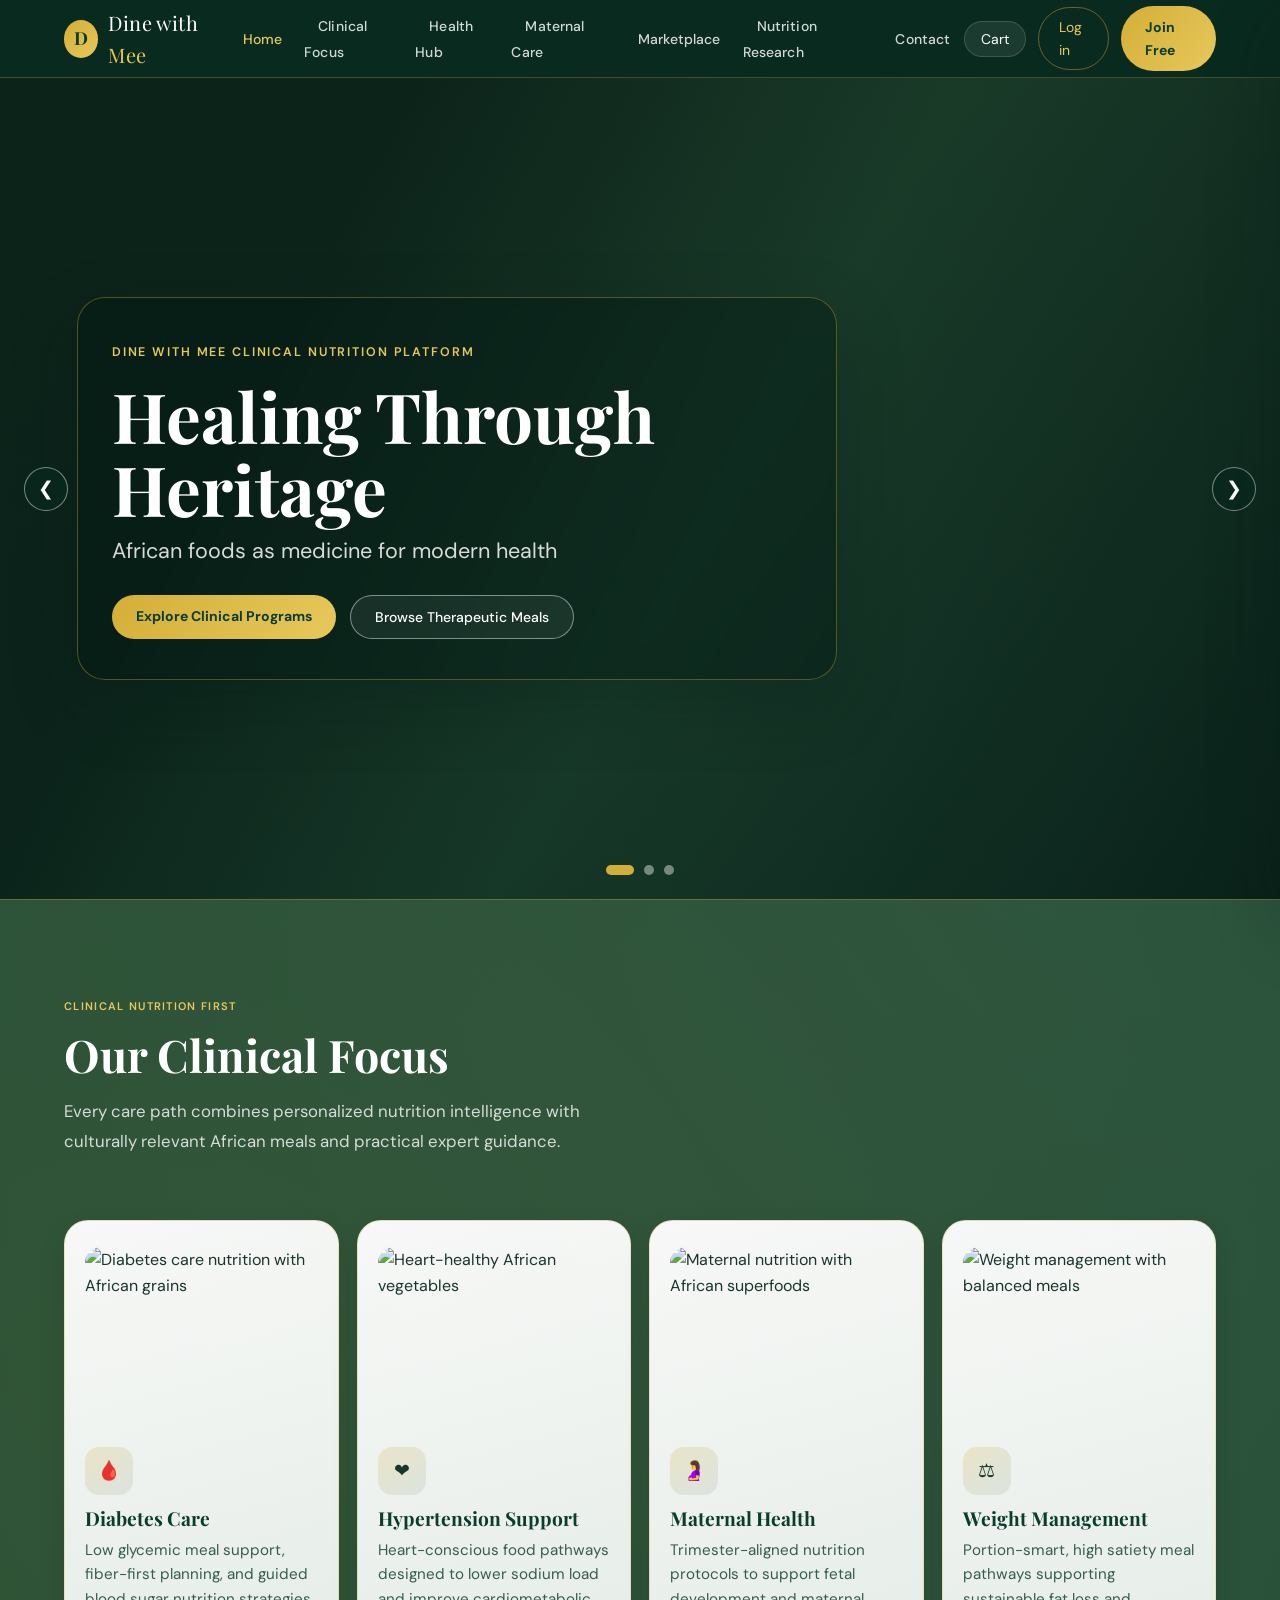
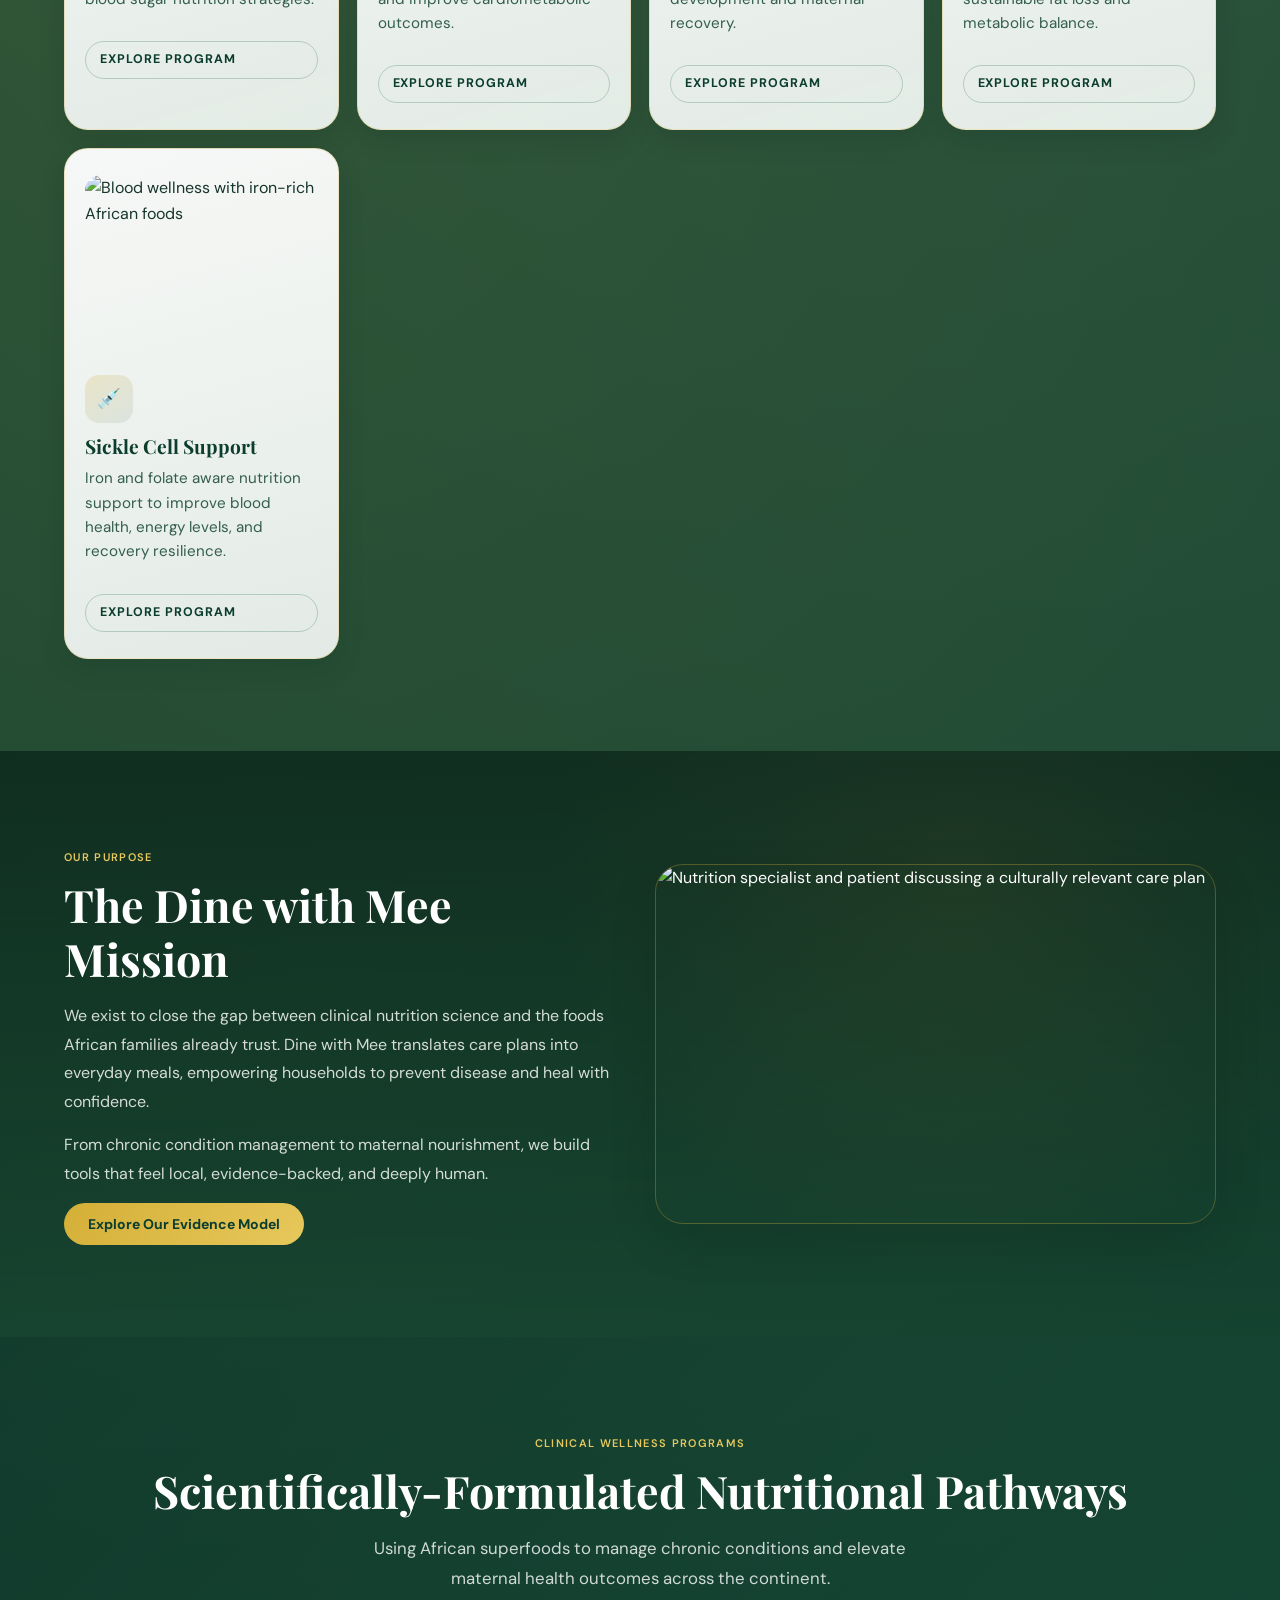
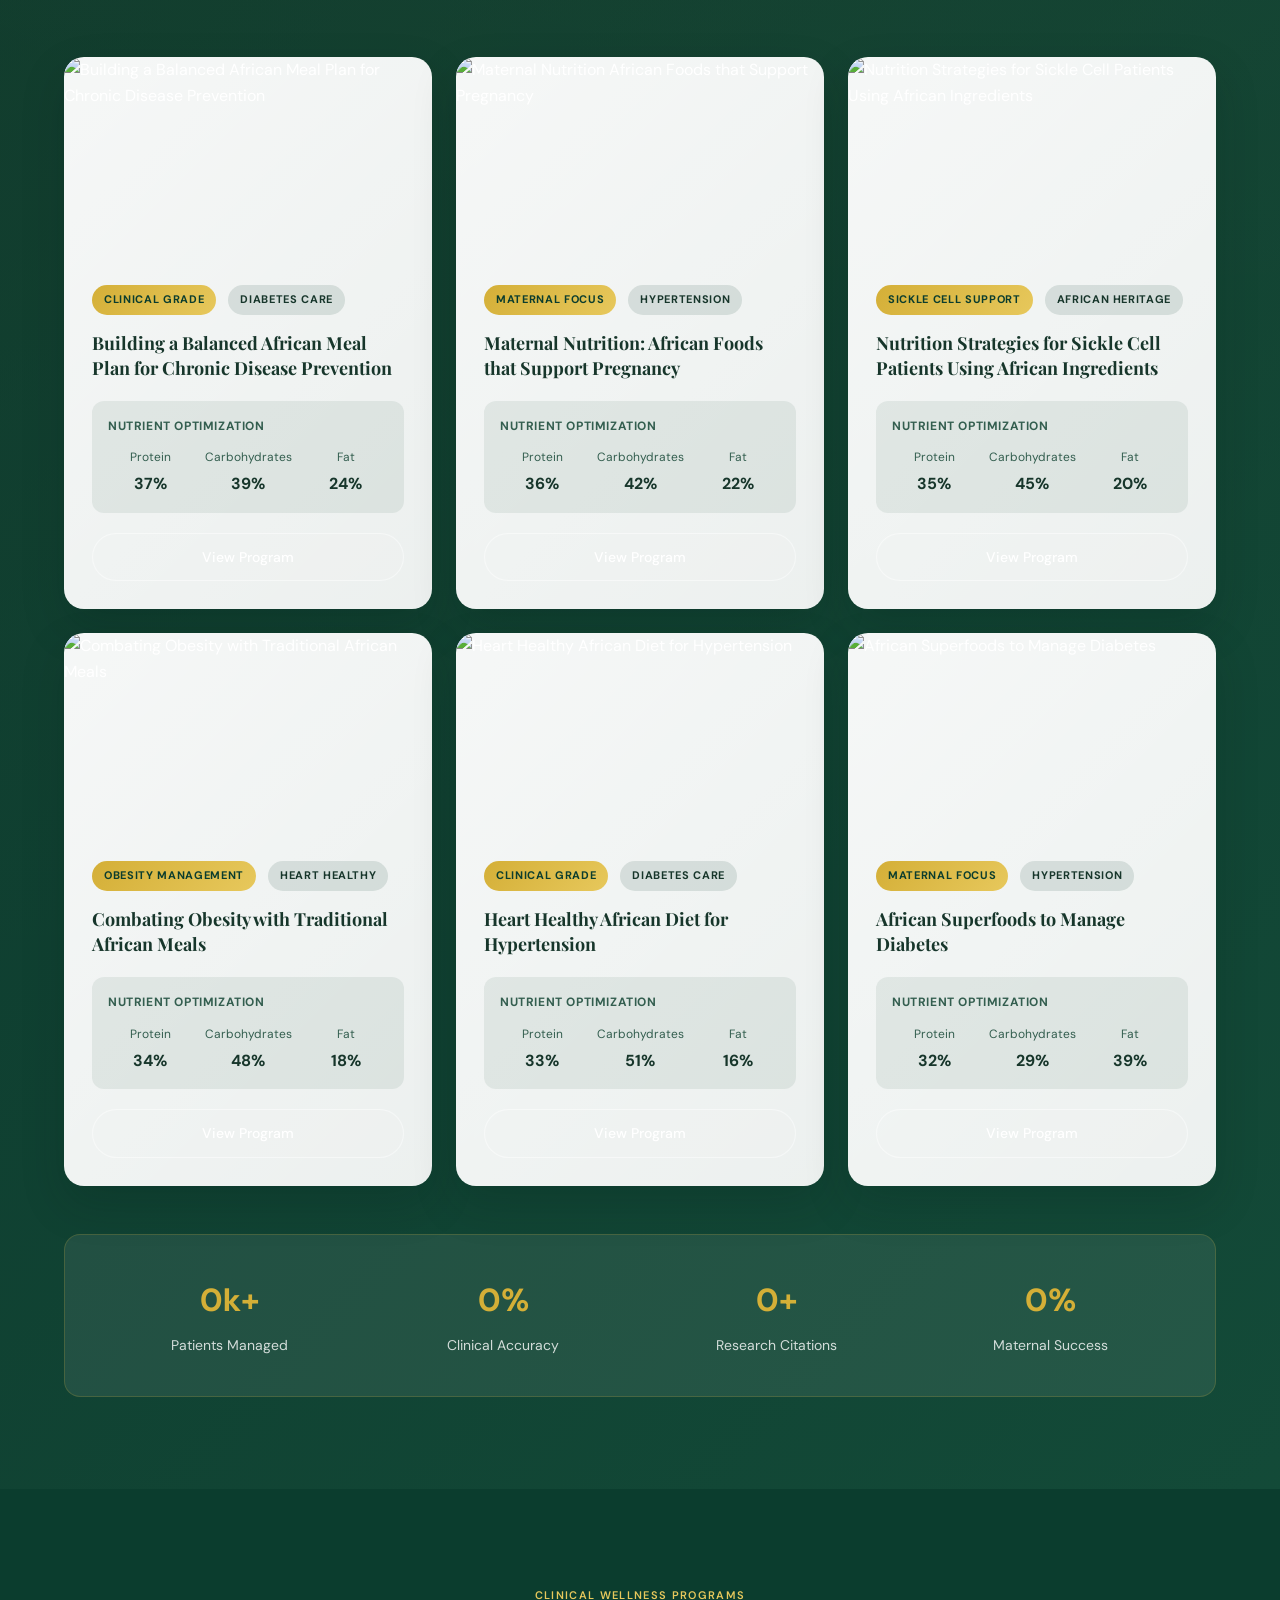
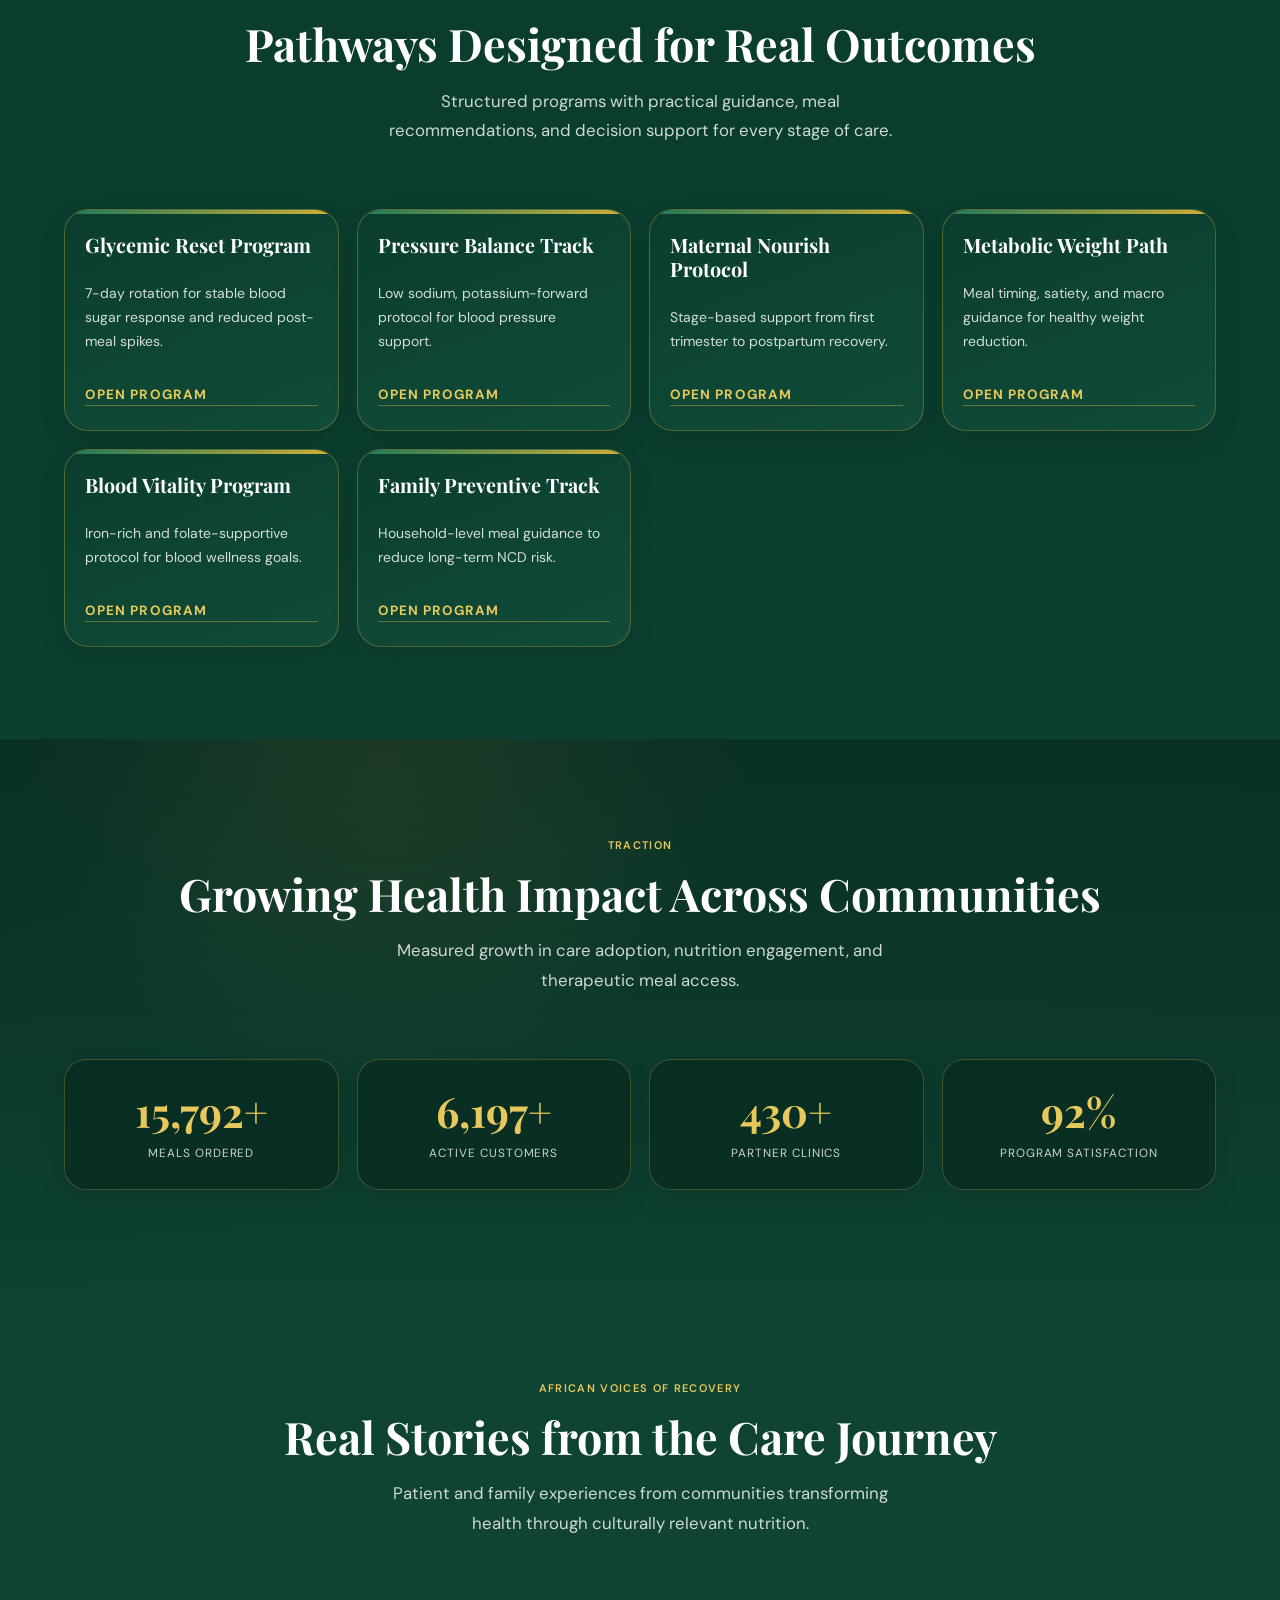
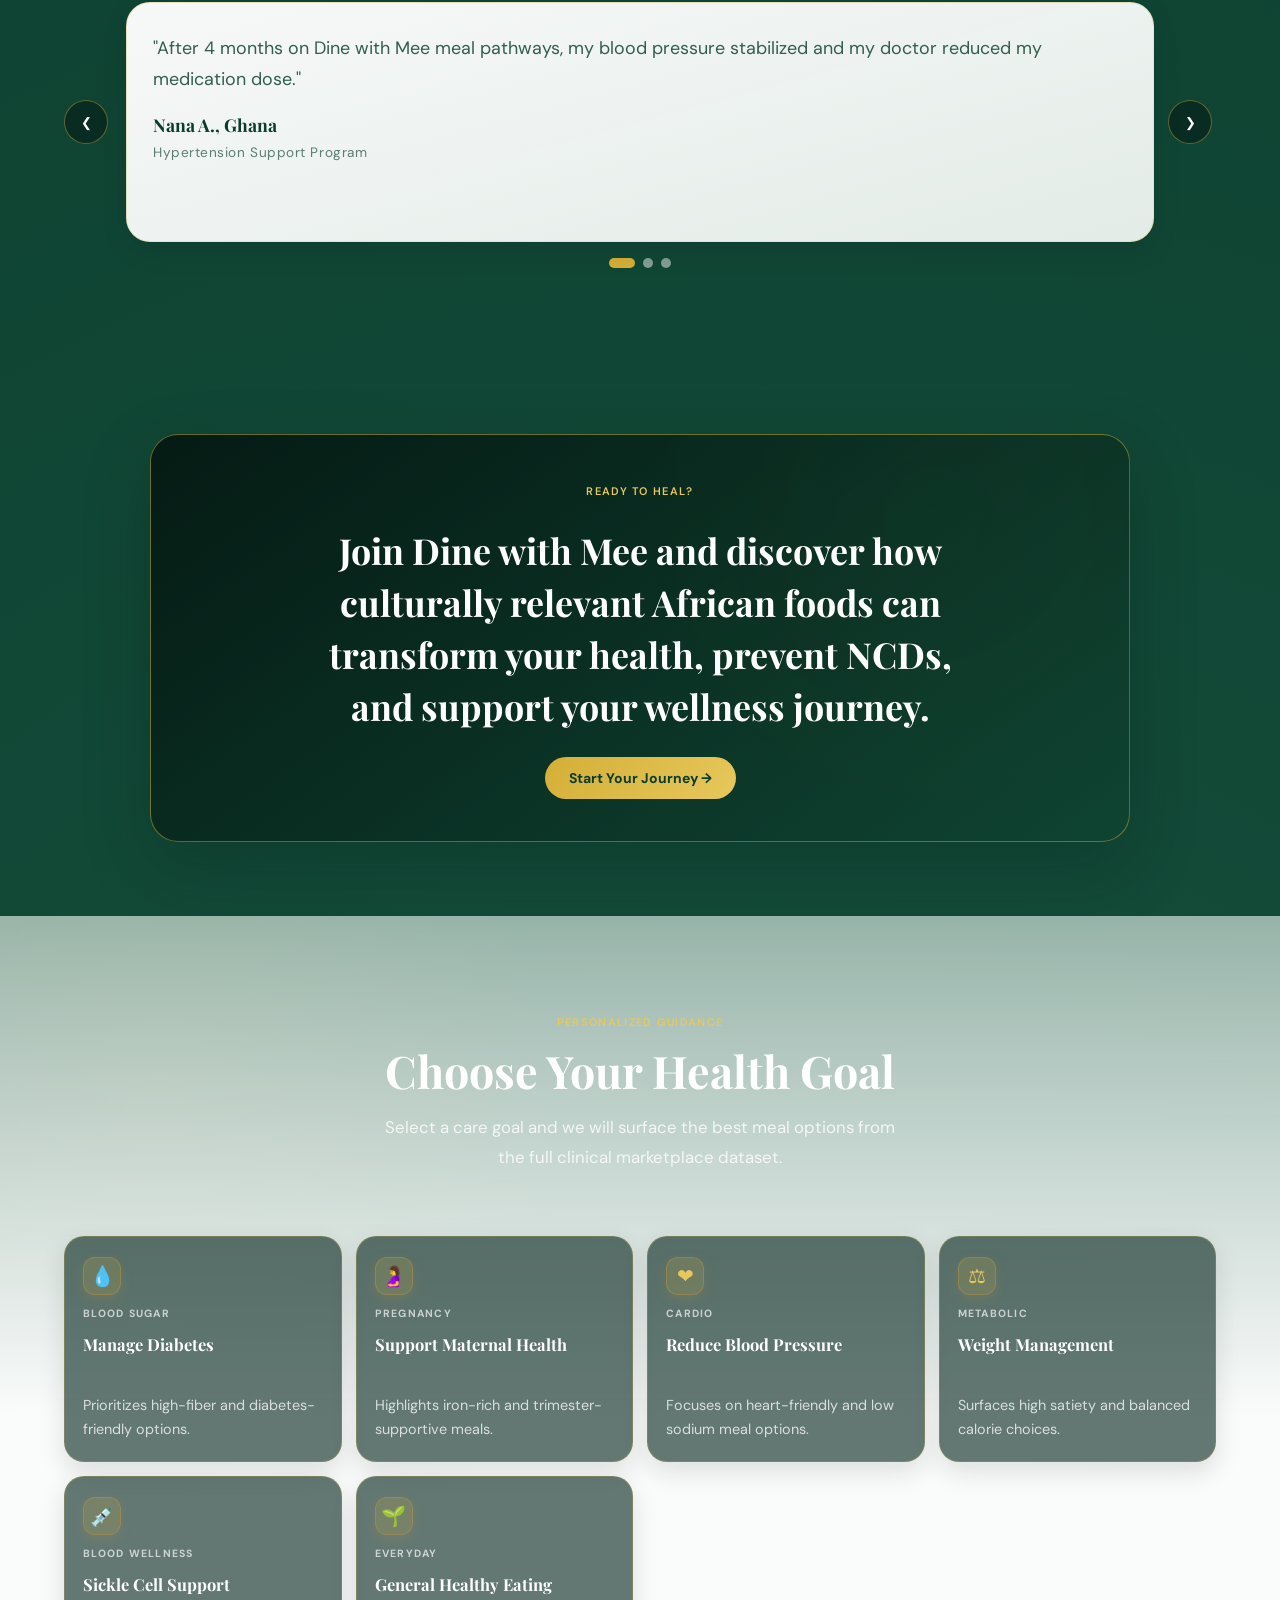
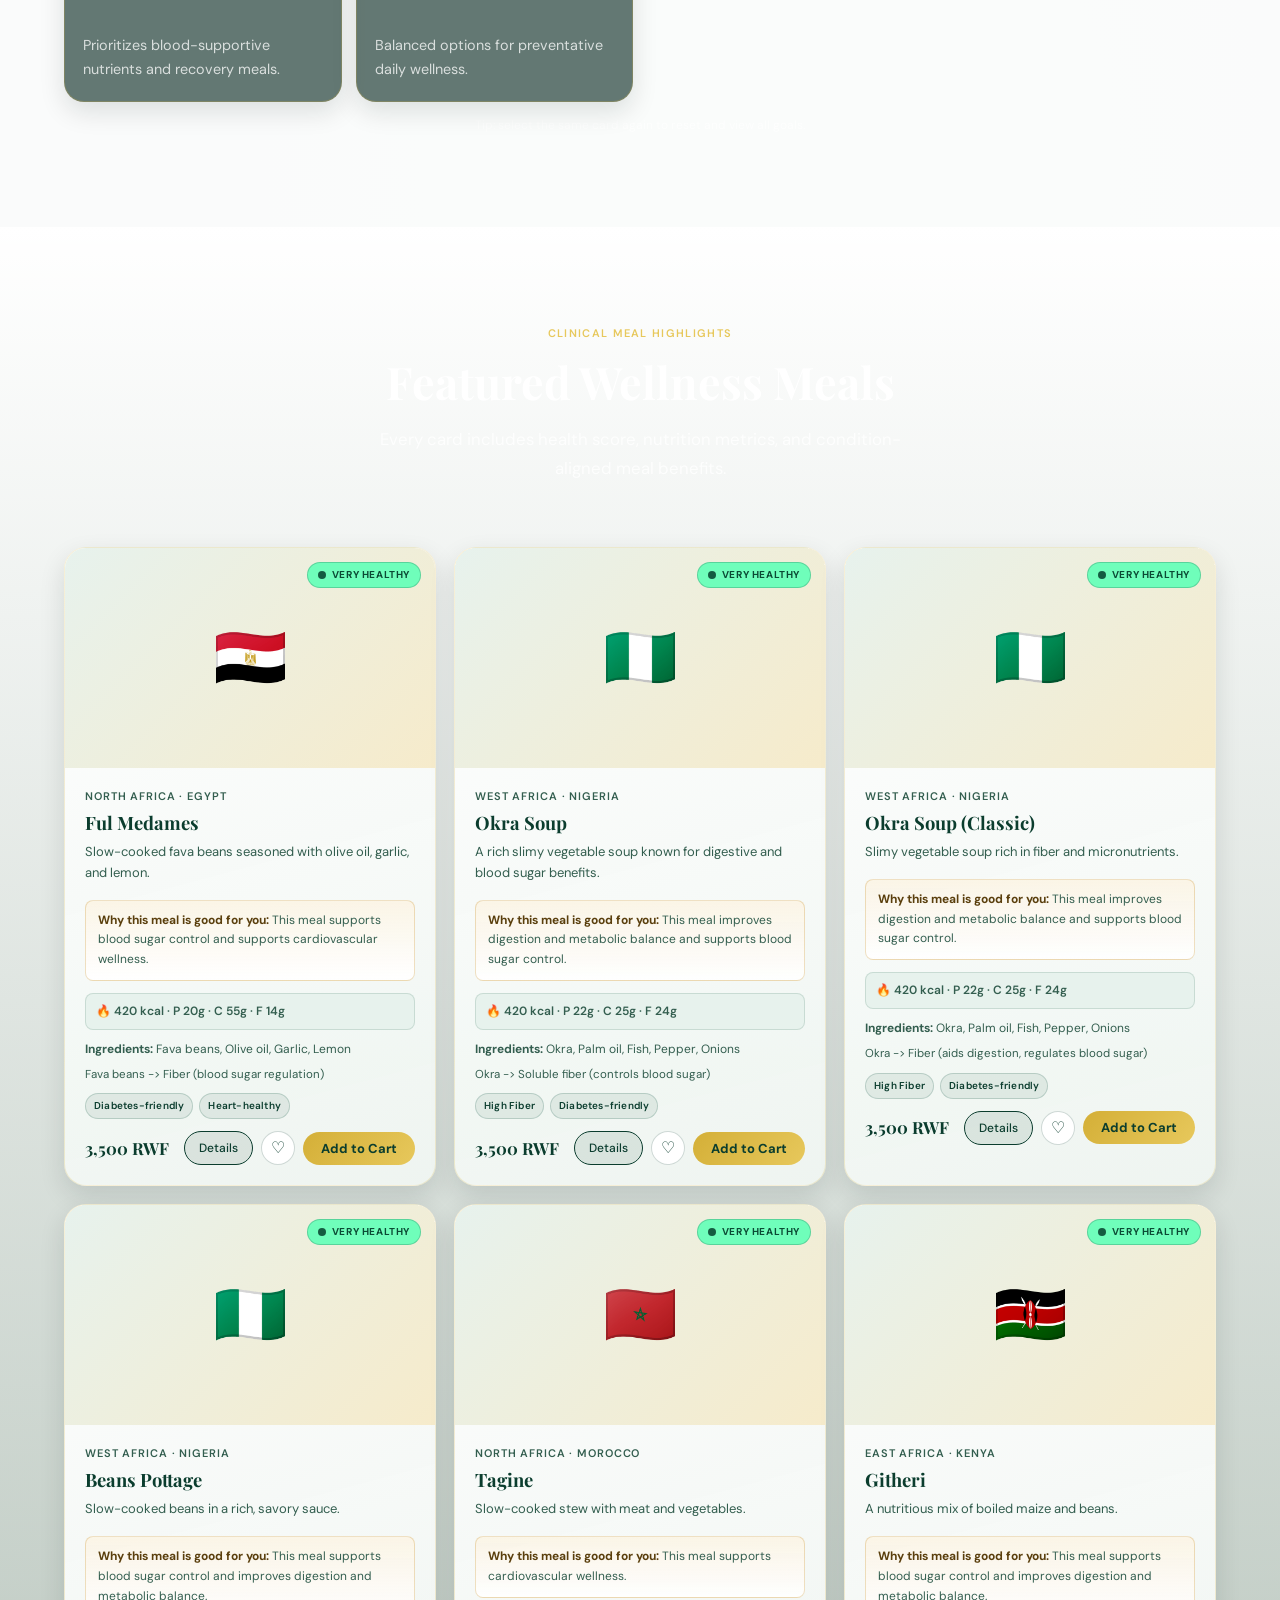
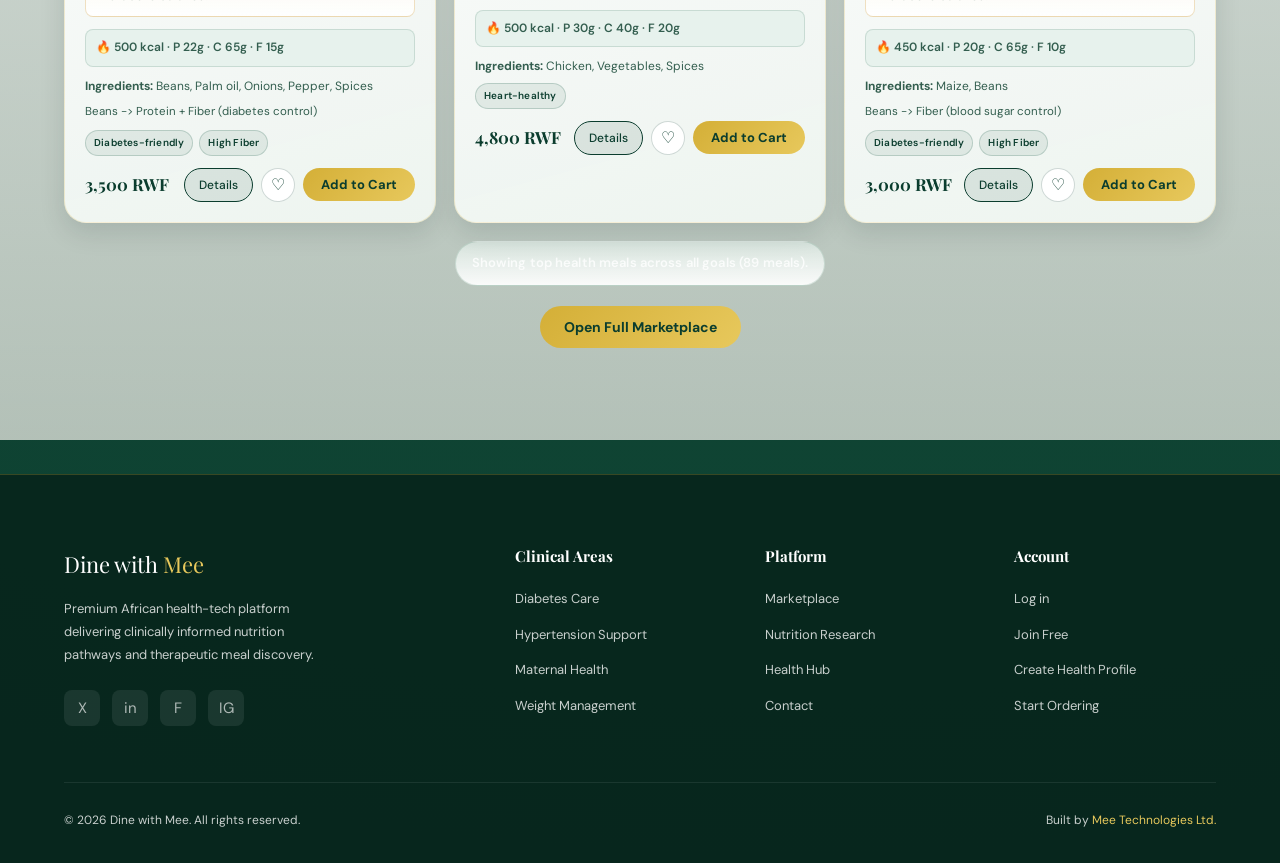
==== index.html @ 47f7471c "index updated" ====
<!DOCTYPE html>
<html lang="en">
<head>
  <meta charset="UTF-8" />
  <meta name="viewport" content="width=device-width, initial-scale=1.0" />
  <title>Dine with Mee | Premium African Health-Tech Nutrition Platform</title>
  <meta name="description" content="Dine with Mee combines clinical nutrition care and culturally relevant African meals for diabetes, hypertension, maternal health, and long-term wellness." />
  <link rel="stylesheet" href="styles.css" />
</head>
<body>

<nav class="navbar">
  <a href="index.html#home" class="nav-logo">
    <div class="logo-mark">D</div>
    <span class="logo-text">Dine with <span>Mee</span></span>
  </a>

  <ul class="nav-links" id="nav-links">
    <li><a href="index.html#home" class="active">Home</a></li>
    <li><a href="index.html#clinical-focus">Clinical Focus</a></li>
    <li><a href="health.html">Health Hub</a></li>
    <li><a href="maternal.html">Maternal Care</a></li>
    <li><a href="marketplace.html">Marketplace</a></li>
    <li><a href="research.html">Nutrition Research</a></li>
    <li><a href="contact.html">Contact</a></li>
  </ul>

  <div class="nav-actions">
    <button class="btn-cart" id="cart-btn" type="button">
      Cart
      <span class="cart-count" id="cart-count-nav" style="display:none">0</span>
    </button>
    <a href="login.html" class="btn-login">Log in</a>
    <a href="signup.html" class="btn-primary">Join Free</a>
    <button class="hamburger" id="hamburger" type="button" aria-label="Open menu">
      <span></span><span></span><span></span>
    </button>
  </div>
</nav>

<section class="hero-slider" id="home" aria-label="Hero slides">
  <div class="hero-slide active" style="background-image: url('https://images.unsplash.com/photo-1512621776951-a57141f2eefd?auto=format&fit=crop&w=1800&q=80');">
    <div class="hero-overlay"></div>
    <div class="hero-content-wrap">
      <span class="hero-kicker">Dine with Mee Clinical Nutrition Platform</span>
      <h1>Healing Through Heritage</h1>
      <p>African foods as medicine for modern health</p>
      <div class="hero-cta-row">
        <a href="#clinical-focus" class="btn-primary">Explore Clinical Programs</a>
        <a href="marketplace.html" class="btn-secondary">Browse Therapeutic Meals</a>
      </div>
    </div>
  </div>

  <div class="hero-slide" style="background-image: url('https://images.unsplash.com/photo-1498837167922-ddd27525d352?auto=format&fit=crop&w=1800&q=80');">
    <div class="hero-overlay"></div>
    <div class="hero-content-wrap">
      <span class="hero-kicker">Preventive Care Through Nutrition</span>
      <h1>Nature&#39;s Prescription</h1>
      <p>Nutrition-powered prevention for NCDs</p>
      <div class="hero-cta-row">
        <a href="health.html" class="btn-primary">Visit Health Hub</a>
        <a href="research.html" class="btn-secondary">Read Nutrition Research</a>
      </div>
    </div>
  </div>

  <div class="hero-slide" style="background-image: url('https://images.unsplash.com/photo-1466637574441-749b8f19452f?auto=format&fit=crop&w=1800&q=80');">
    <div class="hero-overlay"></div>
    <div class="hero-content-wrap">
      <span class="hero-kicker">Future-Ready Family Wellness</span>
      <h1>Generational Wellness</h1>
      <p>Building healthier African futures through food</p>
      <div class="hero-cta-row">
        <a href="maternal.html" class="btn-primary">Maternal Wellness Pathways</a>
        <a href="#ready-to-heal" class="btn-secondary">Start Your Journey</a>
      </div>
    </div>
  </div>

  <button class="hero-control prev" type="button" data-hero-prev aria-label="Previous slide">&#10094;</button>
  <button class="hero-control next" type="button" data-hero-next aria-label="Next slide">&#10095;</button>

  <div class="hero-dots" role="tablist" aria-label="Hero slide controls">
    <button class="hero-dot active" type="button" data-hero-dot="0" aria-label="Slide 1"></button>
    <button class="hero-dot" type="button" data-hero-dot="1" aria-label="Slide 2"></button>
    <button class="hero-dot" type="button" data-hero-dot="2" aria-label="Slide 3"></button>
  </div>
</section>

<section class="section clinical-focus-section" id="clinical-focus">
  <div class="section-header text-left">
    <span class="section-tag">Clinical Nutrition First</span>
    <h2>Our Clinical Focus</h2>
    <p>Every care path combines personalized nutrition intelligence with culturally relevant African meals and practical expert guidance.</p>
  </div>

  <div class="clinical-focus-grid">
    <article class="clinical-card health-card">
      <img src="https://images.unsplash.com/photo-1462332420958-a05d1e7413413?auto=format&fit=crop&w=600&h=300&q=80" alt="Diabetes care nutrition with African grains" loading="lazy" class="clinical-card-image" />
      <div class="clinical-icon">&#129656;</div>
      <h3>Diabetes Care</h3>
      <p>Low glycemic meal support, fiber-first planning, and guided blood sugar nutrition strategies.</p>
      <a href="health.html#diabetes" class="clinical-link">Explore Program</a>
    </article>

    <article class="clinical-card health-card">
      <img src="https://images.unsplash.com/photo-1512621776951-a57141f2eefd?auto=format&fit=crop&w=600&h=300&q=80" alt="Heart-healthy African vegetables" loading="lazy" class="clinical-card-image" />
      <div class="clinical-icon">&#10084;</div>
      <h3>Hypertension Support</h3>
      <p>Heart-conscious food pathways designed to lower sodium load and improve cardiometabolic outcomes.</p>
      <a href="health.html#hypertension" class="clinical-link">Explore Program</a>
    </article>

    <article class="clinical-card health-card">
      <img src="https://images.unsplash.com/photo-1547592180-85f173990554?auto=format&fit=crop&w=600&h=300&q=80" alt="Maternal nutrition with African superfoods" loading="lazy" class="clinical-card-image" />
      <div class="clinical-icon">&#129328;</div>
      <h3>Maternal Health</h3>
      <p>Trimester-aligned nutrition protocols to support fetal development and maternal recovery.</p>
      <a href="maternal.html" class="clinical-link">Explore Program</a>
    </article>

    <article class="clinical-card health-card">
      <img src="https://images.unsplash.com/photo-1512621776951-c1a89e0e56e0?auto=format&fit=crop&w=600&h=300&q=80" alt="Weight management with balanced meals" loading="lazy" class="clinical-card-image" />
      <div class="clinical-icon">&#9878;</div>
      <h3>Weight Management</h3>
      <p>Portion-smart, high satiety meal pathways supporting sustainable fat loss and metabolic balance.</p>
      <a href="health.html#obesity" class="clinical-link">Explore Program</a>
    </article>

    <article class="clinical-card health-card">
      <img src="https://images.unsplash.com/photo-1498837167922-ddd27525d352?auto=format&fit=crop&w=600&h=300&q=80" alt="Blood wellness with iron-rich African foods" loading="lazy" class="clinical-card-image" />
      <div class="clinical-icon">&#128137;</div>
      <h3>Sickle Cell Support</h3>
      <p>Iron and folate aware nutrition support to improve blood health, energy levels, and recovery resilience.</p>
      <a href="health.html#sickle-cell" class="clinical-link">Explore Program</a>
    </article>
  </div>
</section>

<section class="section purpose-section" id="our-purpose">
  <div class="purpose-layout">
    <div class="purpose-copy">
      <span class="section-tag">Our Purpose</span>
      <h2>The Dine with Mee Mission</h2>
      <p>We exist to close the gap between clinical nutrition science and the foods African families already trust. Dine with Mee translates care plans into everyday meals, empowering households to prevent disease and heal with confidence.</p>
      <p>From chronic condition management to maternal nourishment, we build tools that feel local, evidence-backed, and deeply human.</p>
      <a href="research.html" class="btn-primary">Explore Our Evidence Model</a>
    </div>
    <div class="purpose-media">
      <img src="https://images.unsplash.com/photo-1547592180-85f173990554?auto=format&fit=crop&w=1200&q=80" alt="Nutrition specialist and patient discussing a culturally relevant care plan" loading="lazy" />
    </div>
  </div>
</section>

<section class="section clinical-wellness-programs" id="clinical-wellness">
  <div class="section-header">
    <span class="section-tag">Clinical Wellness Programs</span>
    <h2>Scientifically-Formulated Nutritional Pathways</h2>
    <p>Using African superfoods to manage chronic conditions and elevate maternal health outcomes across the continent.</p>
  </div>

  <div class="wellness-programs-grid">
    <article class="wellness-program-card">
      <img src="https://images.unsplash.com/photo-1484723091739-37100b7aad0c?auto=format&fit=crop&w=500&h=280&q=80" alt="Building a Balanced African Meal Plan for Chronic Disease Prevention" loading="lazy" class="program-card-image" />
      <div class="program-card-content">
        <div class="program-tags">
          <span class="program-tag-primary">CLINICAL GRADE</span>
          <span class="program-tag-secondary">DIABETES CARE</span>
        </div>
        <h3>Building a Balanced African Meal Plan for Chronic Disease Prevention</h3>
        <div class="nutrition-breakdown">
          <span class="nutrition-label">NUTRIENT OPTIMIZATION</span>
          <div class="nutrition-percentages">
            <div class="nutrient-item">
              <span>Protein</span>
              <strong>37%</strong>
            </div>
            <div class="nutrient-item">
              <span>Carbohydrates</span>
              <strong>39%</strong>
            </div>
            <div class="nutrient-item">
              <span>Fat</span>
              <strong>24%</strong>
            </div>
          </div>
        </div>
        <a href="health.html#diabetes" class="btn-secondary">View Program</a>
      </div>
    </article>

    <article class="wellness-program-card">
      <img src="https://images.unsplash.com/photo-1490645935967-10de6ba17061?auto=format&fit=crop&w=500&h=280&q=80" alt="Maternal Nutrition African Foods that Support Pregnancy" loading="lazy" class="program-card-image" />
      <div class="program-card-content">
        <div class="program-tags">
          <span class="program-tag-primary">MATERNAL FOCUS</span>
          <span class="program-tag-secondary">HYPERTENSION</span>
        </div>
        <h3>Maternal Nutrition: African Foods that Support Pregnancy</h3>
        <div class="nutrition-breakdown">
          <span class="nutrition-label">NUTRIENT OPTIMIZATION</span>
          <div class="nutrition-percentages">
            <div class="nutrient-item">
              <span>Protein</span>
              <strong>36%</strong>
            </div>
            <div class="nutrient-item">
              <span>Carbohydrates</span>
              <strong>42%</strong>
            </div>
            <div class="nutrient-item">
              <span>Fat</span>
              <strong>22%</strong>
            </div>
          </div>
        </div>
        <a href="maternal.html" class="btn-secondary">View Program</a>
      </div>
    </article>

    <article class="wellness-program-card">
      <img src="https://images.unsplash.com/photo-1512621776951-a57141f2eefd?auto=format&fit=crop&w=500&h=280&q=80" alt="Nutrition Strategies for Sickle Cell Patients Using African Ingredients" loading="lazy" class="program-card-image" />
      <div class="program-card-content">
        <div class="program-tags">
          <span class="program-tag-primary">SICKLE CELL SUPPORT</span>
          <span class="program-tag-secondary">AFRICAN HERITAGE</span>
        </div>
        <h3>Nutrition Strategies for Sickle Cell Patients Using African Ingredients</h3>
        <div class="nutrition-breakdown">
          <span class="nutrition-label">NUTRIENT OPTIMIZATION</span>
          <div class="nutrition-percentages">
            <div class="nutrient-item">
              <span>Protein</span>
              <strong>35%</strong>
            </div>
            <div class="nutrient-item">
              <span>Carbohydrates</span>
              <strong>45%</strong>
            </div>
            <div class="nutrient-item">
              <span>Fat</span>
              <strong>20%</strong>
            </div>
          </div>
        </div>
        <a href="health.html#sickle-cell" class="btn-secondary">View Program</a>
      </div>
    </article>

    <article class="wellness-program-card">
      <img src="https://images.unsplash.com/photo-1546069901-ba9599a7e63c?auto=format&fit=crop&w=500&h=280&q=80" alt="Combating Obesity with Traditional African Meals" loading="lazy" class="program-card-image" />
      <div class="program-card-content">
        <div class="program-tags">
          <span class="program-tag-primary">OBESITY MANAGEMENT</span>
          <span class="program-tag-secondary">HEART HEALTHY</span>
        </div>
        <h3>Combating Obesity with Traditional African Meals</h3>
        <div class="nutrition-breakdown">
          <span class="nutrition-label">NUTRIENT OPTIMIZATION</span>
          <div class="nutrition-percentages">
            <div class="nutrient-item">
              <span>Protein</span>
              <strong>34%</strong>
            </div>
            <div class="nutrient-item">
              <span>Carbohydrates</span>
              <strong>48%</strong>
            </div>
            <div class="nutrient-item">
              <span>Fat</span>
              <strong>18%</strong>
            </div>
          </div>
        </div>
        <a href="health.html#obesity" class="btn-secondary">View Program</a>
      </div>
    </article>

    <article class="wellness-program-card">
      <img src="https://images.unsplash.com/photo-1495521821757-a1efb6729352?auto=format&fit=crop&w=500&h=280&q=80" alt="Heart Healthy African Diet for Hypertension" loading="lazy" class="program-card-image" />
      <div class="program-card-content">
        <div class="program-tags">
          <span class="program-tag-primary">CLINICAL GRADE</span>
          <span class="program-tag-secondary">DIABETES CARE</span>
        </div>
        <h3>Heart Healthy African Diet for Hypertension</h3>
        <div class="nutrition-breakdown">
          <span class="nutrition-label">NUTRIENT OPTIMIZATION</span>
          <div class="nutrition-percentages">
            <div class="nutrient-item">
              <span>Protein</span>
              <strong>33%</strong>
            </div>
            <div class="nutrient-item">
              <span>Carbohydrates</span>
              <strong>51%</strong>
            </div>
            <div class="nutrient-item">
              <span>Fat</span>
              <strong>16%</strong>
            </div>
          </div>
        </div>
        <a href="health.html#hypertension" class="btn-secondary">View Program</a>
      </div>
    </article>

    <article class="wellness-program-card">
      <img src="https://images.unsplash.com/photo-1512621776951-a57141f2eefd?auto=format&fit=crop&w=500&h=280&q=80" alt="African Superfoods to Manage Diabetes" loading="lazy" class="program-card-image" />
      <div class="program-card-content">
        <div class="program-tags">
          <span class="program-tag-primary">MATERNAL FOCUS</span>
          <span class="program-tag-secondary">HYPERTENSION</span>
        </div>
        <h3>African Superfoods to Manage Diabetes</h3>
        <div class="nutrition-breakdown">
          <span class="nutrition-label">NUTRIENT OPTIMIZATION</span>
          <div class="nutrition-percentages">
            <div class="nutrient-item">
              <span>Protein</span>
              <strong>32%</strong>
            </div>
            <div class="nutrient-item">
              <span>Carbohydrates</span>
              <strong>29%</strong>
            </div>
            <div class="nutrient-item">
              <span>Fat</span>
              <strong>39%</strong>
            </div>
          </div>
        </div>
        <a href="health.html#diabetes" class="btn-secondary">View Program</a>
      </div>
    </article>
  </div>

  <div class="wellness-stats">
    <div class="stat-item">
      <strong>0k+</strong>
      <span>Patients Managed</span>
    </div>
    <div class="stat-item">
      <strong>0%</strong>
      <span>Clinical Accuracy</span>
    </div>
    <div class="stat-item">
      <strong>0+</strong>
      <span>Research Citations</span>
    </div>
    <div class="stat-item">
      <strong>0%</strong>
      <span>Maternal Success</span>
    </div>
  </div>
</section>

<section class="section programs-section" id="clinical-programs">
  <div class="section-header">
    <span class="section-tag">Clinical Wellness Programs</span>
    <h2>Pathways Designed for Real Outcomes</h2>
    <p>Structured programs with practical guidance, meal recommendations, and decision support for every stage of care.</p>
  </div>

  <div class="program-grid">
    <article class="program-card plan-card">
      <h3>Glycemic Reset Program</h3>
      <p>7-day rotation for stable blood sugar response and reduced post-meal spikes.</p>
      <a href="health.html#diabetes">Open Program</a>
    </article>

    <article class="program-card plan-card">
      <h3>Pressure Balance Track</h3>
      <p>Low sodium, potassium-forward protocol for blood pressure support.</p>
      <a href="health.html#hypertension">Open Program</a>
    </article>

    <article class="program-card plan-card">
      <h3>Maternal Nourish Protocol</h3>
      <p>Stage-based support from first trimester to postpartum recovery.</p>
      <a href="maternal.html">Open Program</a>
    </article>

    <article class="program-card plan-card">
      <h3>Metabolic Weight Path</h3>
      <p>Meal timing, satiety, and macro guidance for healthy weight reduction.</p>
      <a href="health.html#obesity">Open Program</a>
    </article>

    <article class="program-card plan-card">
      <h3>Blood Vitality Program</h3>
      <p>Iron-rich and folate-supportive protocol for blood wellness goals.</p>
      <a href="health.html#sickle-cell">Open Program</a>
    </article>

    <article class="program-card plan-card">
      <h3>Family Preventive Track</h3>
      <p>Household-level meal guidance to reduce long-term NCD risk.</p>
      <a href="marketplace.html">Open Program</a>
    </article>
  </div>
</section>

<section class="section traction-section" id="traction">
  <div class="section-header">
    <span class="section-tag">Traction</span>
    <h2>Growing Health Impact Across Communities</h2>
    <p>Measured growth in care adoption, nutrition engagement, and therapeutic meal access.</p>
  </div>

  <div class="traction-grid">
    <article class="traction-card">
      <h3><span class="counter-value" data-counter-target="15800">0</span>+</h3>
      <p>Meals Ordered</p>
    </article>
    <article class="traction-card">
      <h3><span class="counter-value" data-counter-target="6200">0</span>+</h3>
      <p>Active Customers</p>
    </article>
    <article class="traction-card">
      <h3><span class="counter-value" data-counter-target="430">0</span>+</h3>
      <p>Partner Clinics</p>
    </article>
    <article class="traction-card">
      <h3><span class="counter-value" data-counter-target="92">0</span>%</h3>
      <p>Program Satisfaction</p>
    </article>
  </div>
</section>

<section class="section recovery-section" id="recovery-voices">
  <div class="section-header">
    <span class="section-tag">African Voices of Recovery</span>
    <h2>Real Stories from the Care Journey</h2>
    <p>Patient and family experiences from communities transforming health through culturally relevant nutrition.</p>
  </div>

  <div class="recovery-carousel" data-recovery-carousel>
    <button class="recovery-control prev" type="button" data-recovery-prev aria-label="Previous testimonial">&#10094;</button>

    <div class="recovery-track">
      <article class="recovery-slide active">
        <p class="recovery-quote">"After 4 months on Dine with Mee meal pathways, my blood pressure stabilized and my doctor reduced my medication dose."</p>
        <h4>Nana A., Ghana</h4>
        <span>Hypertension Support Program</span>
      </article>

      <article class="recovery-slide">
        <p class="recovery-quote">"My gestational nutrition plan helped me stay energized throughout pregnancy, and postpartum recovery felt smoother than my last birth."</p>
        <h4>Esther M., Kenya</h4>
        <span>Maternal Nourish Protocol</span>
      </article>

      <article class="recovery-slide">
        <p class="recovery-quote">"I finally found diabetes-friendly meals that still taste like home. Tracking meals became easy and sustainable for my family."</p>
        <h4>Kunle O., Nigeria</h4>
        <span>Glycemic Reset Program</span>
      </article>
    </div>

    <button class="recovery-control next" type="button" data-recovery-next aria-label="Next testimonial">&#10095;</button>
  </div>

  <div class="recovery-dots" role="tablist" aria-label="Recovery testimonials">
    <button class="recovery-dot active" type="button" data-recovery-dot="0" aria-label="Testimonial 1"></button>
    <button class="recovery-dot" type="button" data-recovery-dot="1" aria-label="Testimonial 2"></button>
    <button class="recovery-dot" type="button" data-recovery-dot="2" aria-label="Testimonial 3"></button>
  </div>
</section>

<section class="section ready-cta" id="ready-to-heal">
  <div class="ready-cta-box">
    <span class="section-tag">Ready to Heal?</span>
    <h2>Join Dine with Mee and discover how culturally relevant African foods can transform your health, prevent NCDs, and support your wellness journey.</h2>
    <a href="signup.html" class="btn-primary">Start Your Journey &#8594;</a>
  </div>
</section>

<section class="section health-goals-section" id="health-goals">
  <div class="section-header">
    <span class="section-tag">Personalized Guidance</span>
    <h2>Choose Your Health Goal</h2>
    <p>Select a care goal and we will surface the best meal options from the full clinical marketplace dataset.</p>
  </div>

  <div class="goal-grid" id="goal-selector">
    <button class="goal-card" data-goal="diabetes" type="button">
      <span class="goal-icon" aria-hidden="true">&#128167;</span>
      <span class="goal-kicker">Blood Sugar</span>
      <h4>Manage Diabetes</h4>
      <p>Prioritizes high-fiber and diabetes-friendly options.</p>
    </button>

    <button class="goal-card" data-goal="maternal" type="button">
      <span class="goal-icon" aria-hidden="true">&#129328;</span>
      <span class="goal-kicker">Pregnancy</span>
      <h4>Support Maternal Health</h4>
      <p>Highlights iron-rich and trimester-supportive meals.</p>
    </button>

    <button class="goal-card" data-goal="hbp" type="button">
      <span class="goal-icon" aria-hidden="true">&#10084;</span>
      <span class="goal-kicker">Cardio</span>
      <h4>Reduce Blood Pressure</h4>
      <p>Focuses on heart-friendly and low sodium meal options.</p>
    </button>

    <button class="goal-card" data-goal="weight" type="button">
      <span class="goal-icon" aria-hidden="true">&#9878;</span>
      <span class="goal-kicker">Metabolic</span>
      <h4>Weight Management</h4>
      <p>Surfaces high satiety and balanced calorie choices.</p>
    </button>

    <button class="goal-card" data-goal="sickle" type="button">
      <span class="goal-icon" aria-hidden="true">&#128137;</span>
      <span class="goal-kicker">Blood Wellness</span>
      <h4>Sickle Cell Support</h4>
      <p>Prioritizes blood-supportive nutrients and recovery meals.</p>
    </button>

    <button class="goal-card" data-goal="general" type="button">
      <span class="goal-icon" aria-hidden="true">&#127793;</span>
      <span class="goal-kicker">Everyday</span>
      <h4>General Healthy Eating</h4>
      <p>Balanced options for preventative daily wellness.</p>
    </button>
  </div>

  <p class="goal-tip">Tip: select the same card again to reset and view all goals.</p>
</section>

<section class="section featured-health-section" id="featured-health">
  <div class="section-header">
    <span class="section-tag">Clinical Meal Highlights</span>
    <h2>Featured Wellness Meals</h2>
    <p>Every card includes health score, nutrition metrics, and condition-aligned meal benefits.</p>
  </div>

  <div class="meals-grid" id="featured-meals"></div>
  <p class="featured-goal-label" id="featured-goal-label">Showing top health meals across all goals.</p>

  <div class="featured-actions">
    <a href="marketplace.html" class="btn-primary">Open Full Marketplace</a>
  </div>
</section>

<footer>
  <div class="footer-grid">
    <div class="footer-brand">
      <span class="logo-text">Dine with <span>Mee</span></span>
      <p>Premium African health-tech platform delivering clinically informed nutrition pathways and therapeutic meal discovery.</p>
      <div class="social-links">
        <a href="#" aria-label="X">X</a>
        <a href="#" aria-label="LinkedIn">in</a>
        <a href="#" aria-label="Facebook">F</a>
        <a href="#" aria-label="Instagram">IG</a>
      </div>
    </div>

    <div class="footer-col">
      <h5>Clinical Areas</h5>
      <ul>
        <li><a href="health.html#diabetes">Diabetes Care</a></li>
        <li><a href="health.html#hypertension">Hypertension Support</a></li>
        <li><a href="maternal.html">Maternal Health</a></li>
        <li><a href="health.html#obesity">Weight Management</a></li>
      </ul>
    </div>

    <div class="footer-col">
      <h5>Platform</h5>
      <ul>
        <li><a href="marketplace.html">Marketplace</a></li>
        <li><a href="research.html">Nutrition Research</a></li>
        <li><a href="health.html">Health Hub</a></li>
        <li><a href="contact.html">Contact</a></li>
      </ul>
    </div>

    <div class="footer-col">
      <h5>Account</h5>
      <ul>
        <li><a href="login.html">Log in</a></li>
        <li><a href="signup.html">Join Free</a></li>
        <li><a href="signup.html">Create Health Profile</a></li>
        <li><a href="marketplace.html">Start Ordering</a></li>
      </ul>
    </div>
  </div>

  <div class="footer-bottom">
    <span>&copy; 2026 Dine with Mee. All rights reserved.</span>
    <span>Built by <span class="gold">Mee Technologies Ltd.</span></span>
  </div>
</footer>

<div class="cart-overlay" id="cart-overlay"></div>
<div class="cart-sidebar" id="cart-sidebar">
  <div class="cart-header">
    <h3>Your Cart</h3>
    <button class="cart-close" id="cart-close" type="button">X</button>
  </div>
  <div class="cart-items" id="cart-items">
    <div class="cart-empty">
      <span class="emoji">Meal</span>
      Your cart is empty.<br />Explore our marketplace!
    </div>
  </div>
  <div class="cart-footer">
    <div class="cart-total">
      <span>Total</span>
      <span class="amount" id="cart-total-amount">0 RWF</span>
    </div>
    <button class="btn-primary btn-full" type="button" onclick="showToast('Checkout loading...')">Checkout</button>
  </div>
</div>

<script src="script.js"></script>
</body>
</html>
---- styles.css ----
/* ============================================
   DINE WITH MEE — Global Styles
   Theme: Dark Green + White + Gold
   ============================================ */

@import url('https://fonts.googleapis.com/css2?family=Playfair+Display:ital,wght@0,400;0,600;0,700;1,400&family=DM+Sans:wght@300;400;500;600&display=swap');

:root {
  --green-deep:   #0D3B2B;
  --green-mid:    #145A3E;
  --green-light:  #1E7A56;
  --green-pale:   #E8F5EF;
  --gold:         #C9973A;
  --gold-light:   #E8B85C;
  --gold-pale:    #FBF3E3;
  --white:        #FFFFFF;
  --off-white:    #F9F6F0;
  --text-dark:    #1A1A1A;
  --text-mid:     #4A4A4A;
  --text-light:   #888888;
  --shadow-sm:    0 2px 12px rgba(13,59,43,0.08);
  --shadow-md:    0 8px 32px rgba(13,59,43,0.14);
  --shadow-lg:    0 20px 60px rgba(13,59,43,0.18);
  --radius-sm:    8px;
  --radius-md:    16px;
  --radius-lg:    24px;
  --transition:   0.3s cubic-bezier(0.4,0,0.2,1);
}

*, *::before, *::after { box-sizing: border-box; margin: 0; padding: 0; }

html { scroll-behavior: smooth; }

body {
  font-family: 'DM Sans', sans-serif;
  background: var(--white);
  color: var(--text-dark);
  line-height: 1.6;
  overflow-x: hidden;
}

h1,h2,h3,h4,h5 {
  font-family: 'Playfair Display', serif;
  line-height: 1.2;
}

a { text-decoration: none; color: inherit; }
img { max-width: 100%; display: block; }
ul { list-style: none; }

/* ============ NAVBAR ============ */
.navbar {
  position: fixed;
  top: 0; left: 0; right: 0;
  z-index: 1000;
  background: rgba(13,59,43,0.97);
  backdrop-filter: blur(12px);
  border-bottom: 1px solid rgba(201,151,58,0.2);
  padding: 0 5%;
  display: flex;
  align-items: center;
  justify-content: space-between;
  height: 72px;
  transition: var(--transition);
}

.nav-logo {
  display: flex;
  align-items: center;
  gap: 10px;
}

.nav-logo .logo-mark {
  width: 38px; height: 38px;
  background: linear-gradient(135deg, var(--gold), var(--gold-light));
  border-radius: 50%;
  display: flex; align-items: center; justify-content: center;
  font-family: 'Playfair Display', serif;
  font-size: 18px;
  color: var(--green-deep);
  font-weight: 700;
}

.nav-logo .logo-text {
  font-family: 'Playfair Display', serif;
  font-size: 20px;
  color: var(--white);
  letter-spacing: 0.02em;
}

.nav-logo .logo-text span {
  color: var(--gold-light);
}

.nav-links {
  display: flex;
  align-items: center;
  gap: 8px;
}

.nav-links a {
  color: rgba(255,255,255,0.82);
  font-size: 14px;
  font-weight: 500;
  padding: 8px 14px;
  border-radius: var(--radius-sm);
  transition: var(--transition);
  letter-spacing: 0.01em;
}

.nav-links a:hover {
  color: var(--gold-light);
  background: rgba(201,151,58,0.1);
}

.nav-links a.active {
  color: var(--gold-light);
}

.nav-dropdown {
  position: relative;
}

.nav-dropdown > a::after {
  content: ' ▾';
  font-size: 10px;
  opacity: 0.7;
}

.dropdown-menu {
  position: absolute;
  top: calc(100% + 8px);
  left: 0;
  min-width: 200px;
  background: var(--green-deep);
  border: 1px solid rgba(201,151,58,0.2);
  border-radius: var(--radius-md);
  padding: 8px;
  opacity: 0;
  pointer-events: none;
  transform: translateY(-8px);
  transition: var(--transition);
  box-shadow: var(--shadow-lg);
}

.nav-dropdown:hover .dropdown-menu {
  opacity: 1;
  pointer-events: all;
  transform: translateY(0);
}

.dropdown-menu a {
  display: block;
  padding: 10px 14px;
  color: rgba(255,255,255,0.82);
  font-size: 13px;
  border-radius: var(--radius-sm);
  transition: var(--transition);
}

.dropdown-menu a:hover {
  background: rgba(201,151,58,0.12);
  color: var(--gold-light);
}

.nav-actions {
  display: flex;
  align-items: center;
  gap: 12px;
}

.btn-cart {
  position: relative;
  background: rgba(255,255,255,0.08);
  border: 1px solid rgba(255,255,255,0.15);
  color: var(--white);
  padding: 8px 16px;
  border-radius: var(--radius-sm);
  font-size: 14px;
  cursor: pointer;
  transition: var(--transition);
  font-family: 'DM Sans', sans-serif;
}

.btn-cart:hover { background: rgba(255,255,255,0.15); }

.cart-count {
  position: absolute;
  top: -6px; right: -6px;
  background: var(--gold);
  color: var(--green-deep);
  font-size: 10px;
  font-weight: 700;
  width: 18px; height: 18px;
  border-radius: 50%;
  display: flex; align-items: center; justify-content: center;
}

.btn-login {
  background: transparent;
  border: 1px solid rgba(201,151,58,0.5);
  color: var(--gold-light);
  padding: 8px 20px;
  border-radius: var(--radius-sm);
  font-size: 14px;
  cursor: pointer;
  transition: var(--transition);
  font-family: 'DM Sans', sans-serif;
}

.btn-login:hover {
  background: rgba(201,151,58,0.1);
  border-color: var(--gold-light);
}

.btn-primary {
  background: linear-gradient(135deg, var(--gold), var(--gold-light));
  color: var(--green-deep);
  padding: 10px 24px;
  border-radius: var(--radius-sm);
  font-size: 14px;
  font-weight: 600;
  border: none;
  cursor: pointer;
  transition: var(--transition);
  font-family: 'DM Sans', sans-serif;
  display: inline-block;
}

.btn-primary:hover {
  transform: translateY(-2px);
  box-shadow: 0 6px 20px rgba(201,151,58,0.4);
}

.btn-secondary {
  background: transparent;
  color: var(--white);
  padding: 10px 24px;
  border-radius: var(--radius-sm);
  font-size: 14px;
  font-weight: 500;
  border: 2px solid rgba(255,255,255,0.4);
  cursor: pointer;
  transition: var(--transition);
  font-family: 'DM Sans', sans-serif;
  display: inline-block;
}

.btn-secondary:hover {
  border-color: var(--white);
  background: rgba(255,255,255,0.1);
}

.hamburger {
  display: none;
  flex-direction: column;
  gap: 5px;
  cursor: pointer;
  padding: 4px;
}

.hamburger span {
  display: block;
  width: 24px; height: 2px;
  background: var(--white);
  border-radius: 2px;
  transition: var(--transition);
}

/* ============ HERO ============ */
.hero {
  min-height: 100vh;
  background: var(--green-deep);
  position: relative;
  display: flex;
  align-items: center;
  overflow: hidden;
}

.hero-bg-pattern {
  position: absolute;
  inset: 0;
  background-image:
    radial-gradient(circle at 20% 50%, rgba(30,122,86,0.4) 0%, transparent 50%),
    radial-gradient(circle at 80% 20%, rgba(201,151,58,0.12) 0%, transparent 40%),
    radial-gradient(circle at 60% 80%, rgba(20,90,62,0.5) 0%, transparent 45%);
}

.hero-kente {
  position: absolute;
  right: -60px; top: 50%;
  transform: translateY(-50%);
  width: 55%;
  height: 110%;
  background:
    linear-gradient(135deg, rgba(20,90,62,0.6) 0%, rgba(13,59,43,0.8) 100%);
  border-radius: 50% 0 0 50%;
  overflow: hidden;
}

.hero-kente::before {
  content: '';
  position: absolute;
  inset: 0;
  background: repeating-linear-gradient(
    45deg,
    transparent,
    transparent 40px,
    rgba(201,151,58,0.06) 40px,
    rgba(201,151,58,0.06) 41px
  );
}

.hero-food-image {
  position: absolute;
  right: 0; top: 0;
  width: 52%;
  height: 100%;
  object-fit: cover;
  opacity: 0.35;
  mix-blend-mode: luminosity;
}

.hero-content {
  position: relative;
  z-index: 2;
  padding: 120px 5% 80px;
  max-width: 680px;
}

.hero-badge {
  display: inline-flex;
  align-items: center;
  gap: 8px;
  background: rgba(201,151,58,0.15);
  border: 1px solid rgba(201,151,58,0.3);
  color: var(--gold-light);
  padding: 6px 16px;
  border-radius: 100px;
  font-size: 12px;
  font-weight: 500;
  letter-spacing: 0.08em;
  text-transform: uppercase;
  margin-bottom: 28px;
}

.hero-badge::before {
  content: '';
  width: 6px; height: 6px;
  background: var(--gold);
  border-radius: 50%;
}

.hero h1 {
  font-size: clamp(2.8rem, 5vw, 4.5rem);
  color: var(--white);
  margin-bottom: 20px;
  line-height: 1.1;
  max-width: 11ch;
  letter-spacing: -0.01em;
  text-wrap: balance;
}

.hero h1 em {
  font-style: italic;
  color: var(--gold-light);
  display: block;
}

.hero-sub {
  font-size: 1.1rem;
  color: rgba(255,255,255,0.72);
  margin-bottom: 40px;
  max-width: 54ch;
  line-height: 1.7;
  font-weight: 300;
}

.hero-ctas {
  display: flex;
  gap: 16px;
  flex-wrap: wrap;
  margin-bottom: 54px;
}

.hero-stats {
  display: flex;
  gap: 24px 40px;
  flex-wrap: wrap;
}

.stat-item {
  display: flex;
  flex-direction: column;
  min-width: 120px;
}

.stat-num {
  font-family: 'Playfair Display', serif;
  font-size: 2rem;
  color: var(--gold-light);
  font-weight: 700;
  line-height: 1;
}

.stat-label {
  font-size: 12px;
  color: rgba(255,255,255,0.55);
  text-transform: uppercase;
  letter-spacing: 0.06em;
}

.hero-scroll {
  position: absolute;
  bottom: 40px;
  left: 50%;
  transform: translateX(-50%);
  display: flex;
  flex-direction: column;
  align-items: center;
  gap: 8px;
  color: rgba(255,255,255,0.4);
  font-size: 11px;
  letter-spacing: 0.1em;
  text-transform: uppercase;
  animation: scrollBounce 2s ease-in-out infinite;
}

.hero-scroll .arrow { font-size: 18px; }

@keyframes scrollBounce {
  0%,100% { transform: translateX(-50%) translateY(0); }
  50% { transform: translateX(-50%) translateY(8px); }
}

/* ============ SECTION WRAPPERS ============ */
.section {
  padding: 96px 5%;
}

.section-header {
  text-align: center;
  margin-bottom: 64px;
}

.section-tag {
  display: inline-block;
  font-size: 11px;
  font-weight: 600;
  letter-spacing: 0.12em;
  text-transform: uppercase;
  color: var(--gold);
  margin-bottom: 12px;
}

.section-header h2 {
  font-size: clamp(2rem, 3.5vw, 3rem);
  color: var(--green-deep);
  margin-bottom: 16px;
}

.section-header p {
  font-size: 1.05rem;
  color: var(--text-mid);
  max-width: 540px;
  margin: 0 auto;
  line-height: 1.75;
}

/* ============ FEATURES STRIP ============ */
.features-strip {
  background: var(--green-deep);
  padding: 56px 5%;
}

.features-grid {
  display: grid;
  grid-template-columns: repeat(auto-fit, minmax(220px, 1fr));
  gap: 32px;
}

.feature-card {
  display: flex;
  flex-direction: column;
  align-items: flex-start;
  gap: 12px;
}

.feature-icon {
  width: 52px; height: 52px;
  background: rgba(201,151,58,0.15);
  border: 1px solid rgba(201,151,58,0.25);
  border-radius: var(--radius-sm);
  display: flex; align-items: center; justify-content: center;
  font-size: 22px;
}

.feature-card h4 {
  font-family: 'Playfair Display', serif;
  font-size: 1.1rem;
  color: var(--white);
}

.feature-card p {
  font-size: 13px;
  color: rgba(255,255,255,0.55);
  line-height: 1.65;
}

/* ============ MEALS GRID ============ */
.meals-grid {
  display: grid;
  grid-template-columns: repeat(auto-fill, minmax(280px, 1fr));
  gap: 28px;
}

.meal-card {
  background: var(--white);
  border-radius: var(--radius-md);
  overflow: hidden;
  box-shadow: var(--shadow-sm);
  border: 1px solid rgba(0,0,0,0.05);
  transition: var(--transition);
}

.meal-card:hover {
  transform: translateY(-6px);
  box-shadow: var(--shadow-md);
}

.meal-img {
  width: 100%;
  height: 220px;
  object-fit: cover;
  display: block;
  background: var(--green-pale);
}

.meal-media {
  position: relative;
  width: 100%;
  height: 220px;
}

.meal-media .meal-img {
  height: 100%;
}

.meal-img-placeholder {
  width: 100%;
  height: 220px;
  background: linear-gradient(135deg, var(--green-pale), var(--gold-pale));
  display: flex;
  align-items: center;
  justify-content: center;
  font-size: 60px;
}

.meal-img-fallback {
  position: absolute;
  inset: 0;
}

.meal-body {
  padding: 20px;
}

.meal-region {
  font-size: 11px;
  font-weight: 600;
  letter-spacing: 0.08em;
  text-transform: uppercase;
  color: var(--gold);
  margin-bottom: 6px;
}

.meal-card h3 {
  font-size: 1.15rem;
  color: var(--green-deep);
  margin-bottom: 8px;
}

.meal-card p {
  font-size: 13px;
  color: var(--text-mid);
  line-height: 1.6;
  margin-bottom: 16px;
}

.meal-nutrition {
  font-size: 12px;
  color: var(--green-deep);
  background: var(--green-pale);
  border: 1px solid rgba(20,90,62,0.15);
  border-radius: var(--radius-sm);
  padding: 8px 10px;
  margin-bottom: 10px;
  font-weight: 600;
}

.meal-ingredients {
  font-size: 12px;
  color: var(--text-mid);
  margin-bottom: 8px;
  line-height: 1.5;
}

.meal-ingredient-nutrition {
  font-size: 11.5px;
  color: var(--text-light);
  margin-bottom: 10px;
  line-height: 1.5;
}

.meal-health-tags {
  display: flex;
  flex-wrap: wrap;
  gap: 6px;
  margin-bottom: 12px;
}

.meal-health-tag {
  display: inline-block;
  padding: 4px 8px;
  border-radius: 100px;
  font-size: 10px;
  font-weight: 600;
  letter-spacing: 0.02em;
  background: var(--gold-pale);
  border: 1px solid rgba(201,151,58,0.35);
  color: #815a16;
}

.meal-footer {
  display: flex;
  align-items: center;
  justify-content: space-between;
  gap: 10px;
}

.meal-price {
  font-family: 'Playfair Display', serif;
  font-size: 1.05rem;
  color: var(--green-deep);
  font-weight: 700;
}

.btn-add-cart {
  background: var(--green-deep);
  color: var(--white);
  border: none;
  padding: 8px 18px;
  border-radius: var(--radius-sm);
  font-size: 13px;
  font-weight: 500;
  cursor: pointer;
  transition: var(--transition);
  font-family: 'DM Sans', sans-serif;
}

.btn-add-cart:hover {
  background: var(--green-light);
  transform: scale(1.04);
}

/* ============ INTRO SPLIT ============ */
.intro-split {
  display: grid;
  grid-template-columns: 1fr 1fr;
  gap: 80px;
  align-items: center;
}

.intro-visual {
  position: relative;
}

.intro-img-main {
  width: 100%;
  border-radius: var(--radius-lg);
  aspect-ratio: 4/5;
  background: linear-gradient(145deg, var(--green-pale) 0%, var(--green-light) 100%);
  display: flex;
  align-items: center;
  justify-content: center;
  font-size: 100px;
  overflow: hidden;
}

.intro-img-badge {
  position: absolute;
  bottom: -20px;
  right: -20px;
  background: var(--green-deep);
  border: 3px solid var(--gold);
  border-radius: var(--radius-md);
  padding: 20px;
  text-align: center;
  color: var(--white);
}

.intro-img-badge .num {
  font-family: 'Playfair Display', serif;
  font-size: 2rem;
  font-weight: 700;
  color: var(--gold-light);
}

.intro-img-badge .lbl {
  font-size: 11px;
  text-transform: uppercase;
  letter-spacing: 0.06em;
  opacity: 0.7;
}

.intro-text .section-tag { text-align: left; display: block; }
.intro-text h2 {
  font-size: clamp(1.8rem, 3vw, 2.6rem);
  color: var(--green-deep);
  margin-bottom: 20px;
}

.intro-text p {
  color: var(--text-mid);
  margin-bottom: 16px;
  line-height: 1.75;
}

.intro-list {
  margin: 24px 0 32px;
  display: flex;
  flex-direction: column;
  gap: 12px;
}

.intro-list li {
  display: flex;
  align-items: flex-start;
  gap: 12px;
  font-size: 14px;
  color: var(--text-mid);
}

.intro-list .check {
  width: 22px; height: 22px;
  background: var(--gold-pale);
  border-radius: 50%;
  display: flex; align-items: center; justify-content: center;
  color: var(--gold);
  font-size: 12px;
  flex-shrink: 0;
  margin-top: 2px;
}

/* ============ HEALTH HUB STRIP ============ */
.health-strip {
  background: var(--off-white);
}

.health-cards {
  display: grid;
  grid-template-columns: repeat(auto-fill, minmax(260px, 1fr));
  gap: 24px;
}

.health-card {
  background: var(--white);
  border-radius: var(--radius-md);
  padding: 28px;
  border: 1px solid rgba(0,0,0,0.06);
  transition: var(--transition);
  cursor: pointer;
}

.health-card:hover {
  transform: translateY(-4px);
  box-shadow: var(--shadow-md);
  border-color: rgba(20,90,62,0.2);
}

.health-card .icon {
  font-size: 36px;
  margin-bottom: 16px;
}

.health-card h4 {
  font-size: 1.1rem;
  color: var(--green-deep);
  margin-bottom: 8px;
}

.health-card p {
  font-size: 13px;
  color: var(--text-mid);
  line-height: 1.6;
  margin-bottom: 16px;
}

.health-card .link-arrow {
  font-size: 13px;
  color: var(--gold);
  font-weight: 500;
  display: flex;
  align-items: center;
  gap: 6px;
  transition: var(--transition);
}

.health-card:hover .link-arrow { gap: 10px; }

/* ============ CHEF STRIP ============ */
.chefs-preview {
  display: grid;
  grid-template-columns: repeat(auto-fill, minmax(240px, 1fr));
  gap: 24px;
}

.chef-mini-card {
  background: var(--white);
  border-radius: var(--radius-md);
  padding: 28px 20px;
  text-align: center;
  box-shadow: var(--shadow-sm);
  border: 1px solid rgba(0,0,0,0.05);
  transition: var(--transition);
}

.chef-mini-card:hover {
  transform: translateY(-4px);
  box-shadow: var(--shadow-md);
}

.chef-avatar {
  width: 80px; height: 80px;
  border-radius: 50%;
  background: linear-gradient(135deg, var(--green-pale), var(--green-light));
  display: flex; align-items: center; justify-content: center;
  font-size: 32px;
  margin: 0 auto 16px;
  border: 3px solid var(--gold);
}

.chef-mini-card h4 {
  font-size: 1rem;
  color: var(--green-deep);
  margin-bottom: 4px;
}

.chef-mini-card .country {
  font-size: 12px;
  color: var(--gold);
  margin-bottom: 8px;
}

.chef-mini-card p {
  font-size: 12px;
  color: var(--text-light);
  line-height: 1.5;
}

/* ============ TESTIMONIALS ============ */
.testimonials { background: var(--green-deep); }

.testimonials .section-header h2 { color: var(--white); }
.testimonials .section-tag { color: var(--gold-light); }
.testimonials .section-header p { color: rgba(255,255,255,0.6); }

.testimonials-grid {
  display: grid;
  grid-template-columns: repeat(auto-fill, minmax(300px, 1fr));
  gap: 24px;
}

.testimonial-card {
  background: rgba(255,255,255,0.05);
  border: 1px solid rgba(201,151,58,0.15);
  border-radius: var(--radius-md);
  padding: 28px;
  transition: var(--transition);
}

.testimonial-card:hover {
  background: rgba(255,255,255,0.08);
  border-color: rgba(201,151,58,0.3);
}

.stars {
  color: var(--gold);
  font-size: 14px;
  margin-bottom: 16px;
  letter-spacing: 2px;
}

.testimonial-card p {
  font-size: 14px;
  color: rgba(255,255,255,0.75);
  line-height: 1.75;
  font-style: italic;
  margin-bottom: 20px;
}

.testimonial-author {
  display: flex;
  align-items: center;
  gap: 12px;
}

.t-avatar {
  width: 44px; height: 44px;
  border-radius: 50%;
  background: var(--green-light);
  display: flex; align-items: center; justify-content: center;
  font-size: 18px;
  border: 2px solid var(--gold);
}

.t-info .name {
  font-size: 13px;
  font-weight: 600;
  color: var(--white);
}

.t-info .role {
  font-size: 11px;
  color: rgba(255,255,255,0.45);
}

/* ============ CTA BANNER ============ */
.cta-banner {
  background: linear-gradient(135deg, var(--gold-pale) 0%, var(--green-pale) 100%);
  padding: 80px 5%;
  text-align: center;
  position: relative;
  overflow: hidden;
}

.cta-banner::before {
  content: '';
  position: absolute;
  top: -40px; right: -40px;
  width: 200px; height: 200px;
  background: radial-gradient(circle, rgba(201,151,58,0.15) 0%, transparent 70%);
  border-radius: 50%;
}

.cta-banner h2 {
  font-size: clamp(1.8rem, 3vw, 2.8rem);
  color: var(--green-deep);
  margin-bottom: 16px;
}

.cta-banner p {
  color: var(--text-mid);
  margin-bottom: 36px;
  max-width: 500px;
  margin-left: auto;
  margin-right: auto;
}

.cta-buttons {
  display: flex;
  gap: 16px;
  justify-content: center;
  flex-wrap: wrap;
}

.btn-dark {
  background: var(--green-deep);
  color: var(--white);
  padding: 12px 32px;
  border-radius: var(--radius-sm);
  font-size: 15px;
  font-weight: 600;
  border: none;
  cursor: pointer;
  transition: var(--transition);
  font-family: 'DM Sans', sans-serif;
  display: inline-block;
}

.btn-dark:hover {
  background: var(--green-mid);
  transform: translateY(-2px);
  box-shadow: var(--shadow-md);
}

/* ============ FOOTER ============ */
footer {
  background: var(--green-deep);
  padding: 72px 5% 32px;
  color: rgba(255,255,255,0.65);
}

.footer-grid {
  display: grid;
  grid-template-columns: 2fr repeat(3, 1fr);
  gap: 48px;
  margin-bottom: 56px;
}

.footer-brand .logo-text {
  font-family: 'Playfair Display', serif;
  font-size: 22px;
  color: var(--white);
  margin-bottom: 16px;
  display: block;
}

.footer-brand .logo-text span { color: var(--gold-light); }

.footer-brand p {
  font-size: 13px;
  line-height: 1.75;
  max-width: 280px;
  margin-bottom: 24px;
}

.social-links {
  display: flex;
  gap: 12px;
}

.social-links a {
  width: 36px; height: 36px;
  background: rgba(255,255,255,0.08);
  border-radius: var(--radius-sm);
  display: flex; align-items: center; justify-content: center;
  font-size: 15px;
  transition: var(--transition);
}

.social-links a:hover {
  background: rgba(201,151,58,0.2);
}

.footer-col h5 {
  font-family: 'Playfair Display', serif;
  font-size: 15px;
  color: var(--white);
  margin-bottom: 20px;
}

.footer-col ul {
  display: flex;
  flex-direction: column;
  gap: 10px;
}

.footer-col ul a {
  font-size: 13px;
  color: rgba(255,255,255,0.55);
  transition: var(--transition);
}

.footer-col ul a:hover {
  color: var(--gold-light);
}

.footer-bottom {
  border-top: 1px solid rgba(255,255,255,0.08);
  padding-top: 28px;
  display: flex;
  align-items: center;
  justify-content: space-between;
  flex-wrap: wrap;
  gap: 16px;
  font-size: 12px;
}

.footer-bottom .gold { color: var(--gold-light); }

/* ============ INNER PAGE HERO ============ */
.page-hero {
  background: var(--green-deep);
  padding: 140px 5% 80px;
  position: relative;
  overflow: hidden;
}

.page-hero::before {
  content: '';
  position: absolute;
  inset: 0;
  background: radial-gradient(circle at 70% 50%, rgba(30,122,86,0.3) 0%, transparent 60%);
}

.page-hero-content { position: relative; z-index: 1; }

.page-hero .breadcrumb {
  font-size: 12px;
  color: rgba(255,255,255,0.45);
  margin-bottom: 20px;
  letter-spacing: 0.04em;
}

.page-hero .breadcrumb a { color: var(--gold-light); }
.page-hero .breadcrumb a:hover { text-decoration: underline; }

.page-hero h1 {
  font-size: clamp(2rem, 4vw, 3.5rem);
  color: var(--white);
  margin-bottom: 16px;
}

.page-hero p {
  font-size: 1.05rem;
  color: rgba(255,255,255,0.65);
  max-width: 560px;
  line-height: 1.75;
}

/* ============ FORMS ============ */
.form-section {
  background: var(--off-white);
  min-height: 100vh;
  display: flex;
  align-items: center;
  justify-content: center;
  padding: 120px 5% 60px;
}

.form-card {
  background: var(--white);
  border-radius: var(--radius-lg);
  padding: 48px;
  width: 100%;
  max-width: 480px;
  box-shadow: var(--shadow-lg);
  border: 1px solid rgba(0,0,0,0.06);
}

.form-card h2 {
  font-size: 2rem;
  color: var(--green-deep);
  margin-bottom: 6px;
}

.form-card .sub {
  font-size: 14px;
  color: var(--text-light);
  margin-bottom: 36px;
}

.form-group {
  margin-bottom: 20px;
}

.form-group label {
  display: block;
  font-size: 13px;
  font-weight: 500;
  color: var(--text-dark);
  margin-bottom: 8px;
}

.form-group input,
.form-group select,
.form-group textarea {
  width: 100%;
  padding: 12px 16px;
  border: 1.5px solid rgba(0,0,0,0.1);
  border-radius: var(--radius-sm);
  font-size: 14px;
  font-family: 'DM Sans', sans-serif;
  color: var(--text-dark);
  background: var(--white);
  transition: var(--transition);
  outline: none;
}

.form-group input:focus,
.form-group select:focus,
.form-group textarea:focus {
  border-color: var(--green-light);
  box-shadow: 0 0 0 3px rgba(30,122,86,0.1);
}

.form-group input.error { border-color: #e74c3c; }

.error-msg {
  font-size: 12px;
  color: #e74c3c;
  margin-top: 4px;
  display: none;
}

.error-msg.show { display: block; }

.radio-group {
  display: flex;
  gap: 12px;
  flex-wrap: wrap;
}

.radio-item {
  flex: 1;
  min-width: 100px;
  display: flex;
  align-items: center;
  justify-content: center;
  gap: 8px;
  padding: 10px 16px;
  border: 1.5px solid rgba(0,0,0,0.1);
  border-radius: var(--radius-sm);
  cursor: pointer;
  font-size: 13px;
  transition: var(--transition);
}

.radio-item:has(input:checked) {
  border-color: var(--green-light);
  background: var(--green-pale);
  color: var(--green-deep);
}

.radio-item input { display: none; }

.divider {
  display: flex;
  align-items: center;
  gap: 16px;
  margin: 24px 0;
  font-size: 12px;
  color: var(--text-light);
}

.divider::before, .divider::after {
  content: '';
  flex: 1;
  height: 1px;
  background: rgba(0,0,0,0.1);
}

.btn-google {
  width: 100%;
  display: flex;
  align-items: center;
  justify-content: center;
  gap: 10px;
  padding: 12px;
  border: 1.5px solid rgba(0,0,0,0.12);
  border-radius: var(--radius-sm);
  font-size: 14px;
  font-weight: 500;
  font-family: 'DM Sans', sans-serif;
  cursor: pointer;
  background: var(--white);
  transition: var(--transition);
  color: var(--text-dark);
}

.btn-google:hover {
  background: #f5f5f5;
  border-color: rgba(0,0,0,0.2);
}

.btn-google .g-icon { font-size: 18px; }

.btn-full {
  width: 100%;
  padding: 14px;
  font-size: 15px;
}

.form-footer {
  text-align: center;
  margin-top: 24px;
  font-size: 13px;
  color: var(--text-light);
}

.form-footer a {
  color: var(--green-light);
  font-weight: 500;
}

/* ============ TOAST ============ */
.toast {
  position: fixed;
  bottom: 28px;
  right: 28px;
  background: var(--green-deep);
  color: var(--white);
  padding: 14px 24px;
  border-radius: var(--radius-sm);
  font-size: 14px;
  box-shadow: var(--shadow-lg);
  border-left: 4px solid var(--gold);
  transform: translateY(100px);
  opacity: 0;
  transition: var(--transition);
  z-index: 9999;
}

.toast.show {
  transform: translateY(0);
  opacity: 1;
}

/* ============ PAGE-SPECIFIC CARDS ============ */
.condition-grid {
  display: grid;
  grid-template-columns: repeat(auto-fill, minmax(320px, 1fr));
  gap: 28px;
}

.info-card {
  background: var(--white);
  border-radius: var(--radius-md);
  padding: 32px;
  box-shadow: var(--shadow-sm);
  border: 1px solid rgba(0,0,0,0.05);
}

.info-card h3 {
  color: var(--green-deep);
  font-size: 1.2rem;
  margin-bottom: 12px;
  display: flex;
  align-items: center;
  gap: 10px;
}

.info-card h3 .ic { color: var(--gold); }

.info-card ul {
  padding-left: 0;
}

.info-card ul li {
  padding: 6px 0;
  font-size: 14px;
  color: var(--text-mid);
  border-bottom: 1px solid rgba(0,0,0,0.04);
  padding-left: 20px;
  position: relative;
}

.info-card ul li::before {
  content: '▸';
  position: absolute;
  left: 0;
  color: var(--gold);
  font-size: 11px;
}

.food-tag {
  display: inline-block;
  background: var(--green-pale);
  color: var(--green-deep);
  padding: 4px 12px;
  border-radius: 100px;
  font-size: 12px;
  font-weight: 500;
  margin: 4px;
  border: 1px solid rgba(20,90,62,0.15);
}

/* ============ MARKETPLACE ============ */
.marketplace-tabs {
  display: flex;
  gap: 12px;
  flex-wrap: wrap;
  margin-bottom: 40px;
}

.tab-btn {
  padding: 10px 24px;
  border: 1.5px solid rgba(0,0,0,0.1);
  border-radius: 100px;
  background: var(--white);
  font-size: 14px;
  font-weight: 500;
  cursor: pointer;
  transition: var(--transition);
  font-family: 'DM Sans', sans-serif;
  color: var(--text-mid);
}

.tab-btn.active, .tab-btn:hover {
  background: var(--green-deep);
  color: var(--white);
  border-color: var(--green-deep);
}

.region-filter {
  display: flex;
  gap: 10px;
  flex-wrap: wrap;
  margin-bottom: 32px;
}

.region-btn {
  padding: 6px 18px;
  border: 1px solid rgba(0,0,0,0.1);
  border-radius: 100px;
  background: var(--white);
  font-size: 13px;
  cursor: pointer;
  transition: var(--transition);
  font-family: 'DM Sans', sans-serif;
  color: var(--text-mid);
}

.region-btn.active {
  background: var(--gold);
  color: var(--green-deep);
  border-color: var(--gold);
  font-weight: 600;
}

.meal-tools {
  display: grid;
  grid-template-columns: 1.4fr 1fr;
  gap: 16px;
  margin-bottom: 24px;
}

.meal-inputs {
  display: grid;
  grid-template-columns: 1fr 1fr;
  gap: 12px;
}

.meal-nutrition-filters {
  display: grid;
  grid-template-columns: 1fr 1fr auto;
  gap: 12px;
  align-items: end;
  margin-bottom: 24px;
}

.nutrition-filter {
  display: flex;
  flex-direction: column;
  gap: 8px;
  min-width: 0;
}

.nutrition-filter label {
  font-size: 12px;
  font-weight: 700;
  letter-spacing: 0.03em;
  text-transform: uppercase;
  color: var(--text-light);
}

.nutrition-filter label span {
  color: var(--green-deep);
  text-transform: none;
  letter-spacing: 0;
}

.nutrition-filter input[type='range'] {
  width: 100%;
  accent-color: var(--green-deep);
}

.health-filter {
  display: flex;
  flex-wrap: wrap;
  gap: 8px;
}

.health-filter-btn {
  padding: 7px 14px;
  border: 1px solid rgba(0,0,0,0.12);
  border-radius: 999px;
  background: var(--white);
  color: var(--text-mid);
  font-size: 12px;
  font-weight: 600;
  cursor: pointer;
  transition: var(--transition);
  font-family: 'DM Sans', sans-serif;
}

.health-filter-btn:hover,
.health-filter-btn.active {
  background: var(--green-deep);
  border-color: var(--green-deep);
  color: var(--white);
}

.meal-search-wrap {
  display: flex;
  flex-direction: column;
  gap: 6px;
}

.meal-sort-wrap {
  display: flex;
  flex-direction: column;
  gap: 6px;
}

.meal-search-wrap label {
  font-size: 12px;
  font-weight: 700;
  letter-spacing: 0.05em;
  text-transform: uppercase;
  color: var(--text-light);
}

.meal-sort-wrap label {
  font-size: 12px;
  font-weight: 700;
  letter-spacing: 0.05em;
  text-transform: uppercase;
  color: var(--text-light);
}

.meal-search-wrap input {
  width: 100%;
  height: 40px;
  border-radius: var(--radius-sm);
  border: 1px solid rgba(0,0,0,0.14);
  background: var(--white);
  color: var(--text-dark);
  padding: 0 14px;
  font-size: 13px;
  font-family: 'DM Sans', sans-serif;
  transition: var(--transition);
}

.meal-sort-wrap select {
  width: 100%;
  height: 40px;
  border-radius: var(--radius-sm);
  border: 1px solid rgba(0,0,0,0.14);
  background: var(--white);
  color: var(--text-dark);
  padding: 0 12px;
  font-size: 13px;
  font-family: 'DM Sans', sans-serif;
  transition: var(--transition);
}

.meal-search-wrap input:focus {
  outline: none;
  border-color: var(--green-light);
  box-shadow: 0 0 0 3px rgba(20,90,62,0.12);
}

.meal-sort-wrap select:focus {
  outline: none;
  border-color: var(--green-light);
  box-shadow: 0 0 0 3px rgba(20,90,62,0.12);
}

.meal-extra-actions {
  display: flex;
  align-items: center;
  justify-content: flex-end;
  flex-wrap: wrap;
  gap: 8px;
}

.meal-action-btn {
  border: none;
  border-radius: var(--radius-sm);
  background: var(--green-deep);
  color: var(--white);
  padding: 10px 14px;
  font-size: 12px;
  font-weight: 600;
  letter-spacing: 0.01em;
  font-family: 'DM Sans', sans-serif;
  cursor: pointer;
  transition: var(--transition);
  white-space: nowrap;
}

.meal-action-btn:hover {
  background: var(--green-light);
}

.meal-action-btn.active {
  background: var(--gold);
  color: var(--green-deep);
}

.meal-action-btn.ghost {
  background: transparent;
  color: var(--green-deep);
  border: 1.5px solid rgba(20,90,62,0.35);
}

.meal-action-btn.ghost:hover {
  border-color: var(--green-deep);
  background: rgba(20,90,62,0.06);
}

.favorites-section {
  margin-bottom: 24px;
  border: 1px solid rgba(20,90,62,0.14);
  border-radius: var(--radius-md);
  background: linear-gradient(180deg, rgba(232,245,239,0.7) 0%, rgba(255,255,255,0.94) 100%);
  padding: 16px;
}

.favorites-section-head {
  display: flex;
  align-items: center;
  justify-content: space-between;
  gap: 12px;
  margin-bottom: 14px;
}

.favorites-section-head h3 {
  margin: 0;
  font-size: 1.05rem;
  color: var(--green-deep);
}

.favorites-grid {
  grid-template-columns: repeat(auto-fill, minmax(240px, 1fr));
  gap: 18px;
}

.meal-pagination {
  display: flex;
  justify-content: center;
  margin-top: 28px;
}

.meal-load-more {
  border: none;
  border-radius: var(--radius-sm);
  background: var(--green-deep);
  color: var(--white);
  padding: 11px 24px;
  font-size: 13px;
  font-weight: 600;
  letter-spacing: 0.01em;
  font-family: 'DM Sans', sans-serif;
  cursor: pointer;
  transition: var(--transition);
}

.meal-load-more:hover:not(:disabled) {
  background: var(--green-light);
  transform: translateY(-1px);
}

.meal-load-more:disabled {
  opacity: 0.6;
  cursor: not-allowed;
}

/* ============ CART SIDEBAR ============ */
.cart-overlay {
  position: fixed;
  inset: 0;
  background: rgba(0,0,0,0.5);
  z-index: 1100;
  opacity: 0;
  pointer-events: none;
  transition: var(--transition);
}

.cart-overlay.open { opacity: 1; pointer-events: all; }

.cart-sidebar {
  position: fixed;
  top: 0; right: 0;
  width: 380px;
  max-width: 95vw;
  height: 100vh;
  background: var(--white);
  z-index: 1101;
  transform: translateX(100%);
  transition: var(--transition);
  display: flex;
  flex-direction: column;
  box-shadow: var(--shadow-lg);
}

.cart-sidebar.open { transform: translateX(0); }

.cart-header {
  padding: 24px;
  border-bottom: 1px solid rgba(0,0,0,0.08);
  display: flex;
  align-items: center;
  justify-content: space-between;
}

.cart-header h3 {
  font-size: 1.2rem;
  color: var(--green-deep);
}

.cart-close {
  background: none;
  border: none;
  font-size: 24px;
  cursor: pointer;
  color: var(--text-mid);
  transition: var(--transition);
}

.cart-close:hover { color: var(--text-dark); }

.cart-items {
  flex: 1;
  overflow-y: auto;
  padding: 20px 24px;
}

.cart-empty {
  text-align: center;
  padding: 60px 0;
  color: var(--text-light);
  font-size: 14px;
}

.cart-empty .emoji { font-size: 48px; display: block; margin-bottom: 12px; }

.cart-item {
  display: flex;
  align-items: center;
  gap: 14px;
  padding: 14px 0;
  border-bottom: 1px solid rgba(0,0,0,0.06);
}

.cart-item-img {
  width: 52px; height: 52px;
  border-radius: var(--radius-sm);
  background: var(--green-pale);
  display: flex; align-items: center; justify-content: center;
  font-size: 24px;
  flex-shrink: 0;
}

.cart-item-info { flex: 1; }
.cart-item-name { font-size: 14px; font-weight: 500; color: var(--text-dark); }
.cart-item-price { font-size: 13px; color: var(--gold); font-weight: 600; }

.cart-item-qty {
  display: flex;
  align-items: center;
  gap: 8px;
}

.qty-btn {
  width: 28px; height: 28px;
  background: var(--green-pale);
  border: none;
  border-radius: 50%;
  font-size: 16px;
  cursor: pointer;
  display: flex; align-items: center; justify-content: center;
  color: var(--green-deep);
  transition: var(--transition);
  font-family: 'DM Sans', sans-serif;
}

.qty-btn:hover { background: var(--green-deep); color: var(--white); }
.qty-num { font-size: 14px; font-weight: 600; min-width: 20px; text-align: center; }

.cart-footer {
  padding: 20px 24px;
  border-top: 1px solid rgba(0,0,0,0.08);
}

.cart-total {
  display: flex;
  justify-content: space-between;
  margin-bottom: 16px;
  font-size: 16px;
  font-weight: 600;
  color: var(--text-dark);
}

.cart-total .amount {
  color: var(--green-deep);
  font-family: 'Playfair Display', serif;
  font-size: 1.3rem;
}

/* ============ RESPONSIVE ============ */
@media (max-width: 1024px) {
  .footer-grid { grid-template-columns: 1fr 1fr; }
  .intro-split { grid-template-columns: 1fr; gap: 48px; }
}

@media (max-width: 768px) {
  .nav-links { display: none; }
  .hamburger { display: flex; }
  .nav-links.mobile-open {
    display: flex;
    flex-direction: column;
    position: fixed;
    top: 72px; left: 0; right: 0;
    background: var(--green-deep);
    padding: 20px 5%;
    border-bottom: 1px solid rgba(201,151,58,0.2);
    z-index: 999;
    gap: 4px;
  }
  .nav-links.mobile-open a { padding: 12px 0; border-bottom: 1px solid rgba(255,255,255,0.06); }
  .nav-actions .btn-login { display: none; }
  .footer-grid { grid-template-columns: 1fr; gap: 32px; }
  .hero-ctas { flex-direction: column; max-width: 280px; }
  .form-card { padding: 32px 24px; }
  .meal-tools { grid-template-columns: 1fr; }
  .meal-inputs { grid-template-columns: 1fr; }
  .meal-nutrition-filters { grid-template-columns: 1fr; }
  .meal-extra-actions { justify-content: flex-start; }
  .favorites-section-head { flex-direction: column; align-items: flex-start; }
}

@media (max-width: 480px) {
  .section { padding: 64px 5%; }
  .hero-stats { gap: 24px; }
  .meals-grid, .health-cards { grid-template-columns: 1fr; }
}

/* ============ MEAL DETAIL MODAL ============ */
#meal-modal {
  position: fixed;
  inset: 0;
  z-index: 2000;
  pointer-events: all;
}

.modal-overlay {
  position: fixed;
  inset: 0;
  background: rgba(10,30,20,0.7);
  backdrop-filter: blur(4px);
  opacity: 0;
  transition: opacity 0.3s ease;
}

.modal-panel {
  position: fixed;
  top: 0; right: 0;
  width: min(680px, 100vw);
  height: 100vh;
  background: var(--white);
  overflow-y: auto;
  transform: translateX(100%);
  transition: transform 0.35s cubic-bezier(0.4,0,0.2,1);
  display: flex;
  flex-direction: column;
  box-shadow: -8px 0 60px rgba(0,0,0,0.25);
}

.modal-close {
  position: sticky;
  top: 0;
  align-self: flex-end;
  z-index: 10;
  background: var(--white);
  border: none;
  font-size: 20px;
  cursor: pointer;
  padding: 16px 20px;
  color: var(--text-mid);
  transition: var(--transition);
  display: block;
  width: 100%;
  text-align: right;
}
.modal-close:hover { color: var(--text-dark); }

.modal-hero {
  display: flex;
  gap: 24px;
  align-items: flex-start;
  padding: 0 32px 32px;
  border-bottom: 1px solid rgba(0,0,0,0.07);
  background: linear-gradient(135deg, var(--green-pale) 0%, var(--off-white) 100%);
}

.modal-emoji {
  font-size: 72px;
  flex-shrink: 0;
  width: 100px;
  height: 100px;
  display: flex;
  align-items: center;
  justify-content: center;
  background: var(--white);
  border-radius: var(--radius-md);
  box-shadow: var(--shadow-sm);
}

.modal-photo-wrap {
  width: 100px;
  height: 100px;
  flex-shrink: 0;
  border-radius: var(--radius-md);
  box-shadow: var(--shadow-sm);
  overflow: hidden;
  position: relative;
  background: var(--white);
}

.modal-photo {
  width: 100%;
  height: 100%;
  object-fit: cover;
  display: block;
}

.modal-photo-fallback {
  position: absolute;
  inset: 0;
  margin: 0;
}

.modal-region {
  font-size: 11px;
  text-transform: uppercase;
  letter-spacing: 0.1em;
  color: var(--gold);
  font-weight: 600;
  margin-bottom: 8px;
}

.modal-title {
  font-size: 1.8rem;
  color: var(--green-deep);
  margin-bottom: 10px;
  line-height: 1.2;
}

.modal-desc {
  font-size: 14px;
  color: var(--text-mid);
  line-height: 1.75;
  margin-bottom: 12px;
}

.modal-meta {
  display: flex;
  align-items: center;
  gap: 16px;
  font-size: 13px;
  color: var(--text-light);
}

.modal-price {
  font-family: 'Playfair Display', serif;
  font-size: 1.4rem;
  color: var(--green-deep);
  font-weight: 700;
}

.modal-body {
  padding: 0 32px 40px;
  flex: 1;
}

.modal-section {
  padding: 28px 0;
  border-bottom: 1px solid rgba(0,0,0,0.06);
}

.modal-section:last-child { border-bottom: none; }

.modal-section-title {
  font-size: 1.05rem;
  color: var(--green-deep);
  margin-bottom: 18px;
  font-family: 'Playfair Display', serif;
}

/* Health Tags */
.health-tags-row {
  display: flex;
  flex-wrap: wrap;
  gap: 10px;
  margin-bottom: 14px;
}

.health-tag-pill {
  display: inline-flex;
  align-items: center;
  gap: 6px;
  padding: 7px 16px;
  border-radius: 100px;
  font-size: 13px;
  font-weight: 600;
  letter-spacing: 0.01em;
}

.caution-box {
  background: #fff8e6;
  border: 1px solid #f0c240;
  border-radius: var(--radius-sm);
  padding: 12px 16px;
  font-size: 13px;
  color: #7a5c00;
  line-height: 1.6;
}

/* Macros */
.macro-grid {
  display: grid;
  grid-template-columns: repeat(3, 1fr);
  gap: 14px;
}

.macro-card {
  border-radius: var(--radius-md);
  padding: 18px 16px;
  text-align: center;
  border: 1.5px solid;
}

.macro-val {
  font-family: 'Playfair Display', serif;
  font-size: 1.7rem;
  font-weight: 700;
  line-height: 1;
  margin-bottom: 6px;
}

.macro-lbl {
  font-size: 11px;
  text-transform: uppercase;
  letter-spacing: 0.08em;
  color: var(--text-light);
  font-weight: 600;
}

/* Micronutrients */
.micros-list {
  display: flex;
  flex-direction: column;
  gap: 12px;
}

.micro-item {}

.micro-header {
  display: flex;
  align-items: center;
  gap: 8px;
  margin-bottom: 6px;
}

.micro-name {
  font-size: 13px;
  font-weight: 500;
  color: var(--text-dark);
  flex: 1;
}

.micro-amount {
  font-size: 12px;
  color: var(--text-mid);
}

.micro-dv {
  font-size: 12px;
  font-weight: 600;
  color: var(--text-dark);
  min-width: 52px;
  text-align: right;
}

.micro-bar-bg {
  width: 100%;
  height: 6px;
  background: rgba(0,0,0,0.07);
  border-radius: 10px;
  overflow: hidden;
}

.micro-bar {
  height: 100%;
  border-radius: 10px;
  transition: width 0.8s cubic-bezier(0.4,0,0.2,1);
}

/* Ingredient Detail */
.ingredients-detail {
  display: flex;
  flex-direction: column;
  gap: 16px;
}

.detail-ingredient {
  background: var(--off-white);
  border-radius: var(--radius-sm);
  padding: 16px;
  border: 1px solid rgba(0,0,0,0.05);
}

.ing-header {
  display: flex;
  align-items: center;
  gap: 10px;
  margin-bottom: 10px;
}

.ing-emoji { font-size: 20px; }

.ing-name {
  font-weight: 600;
  font-size: 14px;
  color: var(--green-deep);
  flex: 1;
}

.ing-amount {
  font-size: 12px;
  color: var(--text-light);
  background: var(--white);
  padding: 3px 10px;
  border-radius: 100px;
  border: 1px solid rgba(0,0,0,0.08);
}

.ing-nutrients {
  display: flex;
  flex-wrap: wrap;
  gap: 6px;
  margin-bottom: 10px;
}

.nutrient-chip {
  display: inline-block;
  background: var(--green-pale);
  color: var(--green-deep);
  border: 1px solid rgba(20,90,62,0.2);
  padding: 3px 10px;
  border-radius: 100px;
  font-size: 11px;
  font-weight: 500;
}

.ing-benefit {
  font-size: 12.5px;
  color: var(--text-mid);
  line-height: 1.6;
  border-top: 1px solid rgba(0,0,0,0.06);
  padding-top: 10px;
  margin-top: 0;
}

/* Chef Tip */
.chef-tip-box {
  background: var(--green-deep);
  color: rgba(255,255,255,0.88);
  border-radius: var(--radius-md);
  padding: 20px 24px;
  font-size: 14px;
  line-height: 1.75;
  font-style: italic;
  border-left: 4px solid var(--gold);
}

/* Modal Footer */
.modal-footer {
  display: flex;
  align-items: center;
  justify-content: space-between;
  padding: 24px 0 0;
  border-top: 1px solid rgba(0,0,0,0.08);
  margin-top: 8px;
}

.modal-price-big {
  font-family: 'Playfair Display', serif;
  font-size: 2rem;
  color: var(--green-deep);
  font-weight: 700;
}

/* Meal card "View Details" update */
.meal-card-actions {
  display: flex;
  gap: 8px;
  align-items: center;
  flex-wrap: wrap;
  justify-content: flex-end;
}

.btn-view-details {
  background: transparent;
  border: 1.5px solid var(--green-deep);
  color: var(--green-deep);
  padding: 8px 14px;
  border-radius: var(--radius-sm);
  font-size: 12px;
  font-weight: 500;
  cursor: pointer;
  transition: var(--transition);
  font-family: 'DM Sans', sans-serif;
  white-space: nowrap;
}

.btn-view-details:hover {
  background: var(--green-deep);
  color: var(--white);
}

.btn-favorite {
  width: 34px;
  height: 34px;
  border-radius: 50%;
  border: 1.5px solid rgba(20,90,62,0.35);
  background: var(--white);
  color: var(--green-deep);
  font-size: 16px;
  line-height: 1;
  display: inline-flex;
  align-items: center;
  justify-content: center;
  cursor: pointer;
  transition: var(--transition);
}

.btn-favorite:hover {
  background: var(--green-pale);
  transform: translateY(-1px);
}

.btn-favorite.active {
  background: #fde8ec;
  border-color: #f39aac;
  color: #b93a58;
}

@media (max-width: 640px) {
  .modal-panel { width: 100vw; }
  .modal-hero { flex-direction: column; padding: 0 20px 24px; }
  .modal-emoji { width: 72px; height: 72px; font-size: 52px; }
  .modal-photo-wrap { width: 72px; height: 72px; }
  .modal-body { padding: 0 20px 32px; }
  .macro-grid { grid-template-columns: repeat(2, 1fr); }
  .modal-footer { flex-direction: column; gap: 16px; align-items: flex-start; }
}

/* ============ HEALTH HOMEPAGE LAYOUT ============ */
.health-goals-section {
  background:
    linear-gradient(180deg, rgba(232,245,239,0.62) 0%, rgba(255,255,255,0.98) 55%),
    radial-gradient(circle at 12% 20%, rgba(201,151,58,0.12) 0%, transparent 30%);
}

.goal-grid {
  display: grid;
  grid-template-columns: repeat(auto-fit, minmax(220px, 1fr));
  gap: 20px;
  align-items: stretch;
}

.goal-card {
  appearance: none;
  border: 1.5px solid rgba(13,59,43,0.12);
  border-radius: var(--radius-md);
  background: var(--white);
  padding: 22px 20px 20px;
  text-align: left;
  cursor: pointer;
  transition: var(--transition);
  box-shadow: var(--shadow-sm);
  font-family: 'DM Sans', sans-serif;
  display: flex;
  flex-direction: column;
  gap: 8px;
  min-height: 226px;
  position: relative;
  isolation: isolate;
}

.goal-card::after {
  content: '';
  position: absolute;
  inset: 0;
  border-radius: inherit;
  background: radial-gradient(circle at 84% 8%, rgba(201,151,58,0.2) 0%, transparent 36%);
  opacity: 0;
  transition: var(--transition);
  z-index: -1;
}

.goal-card:hover {
  transform: translateY(-6px) scale(1.01);
  border-color: rgba(201,151,58,0.55);
  box-shadow: var(--shadow-md);
}

.goal-card:hover::after {
  opacity: 1;
}

.goal-card:focus-visible {
  outline: none;
  border-color: rgba(201,151,58,0.7);
  box-shadow: 0 0 0 3px rgba(201,151,58,0.24), var(--shadow-md);
}

.goal-card.active {
  background: linear-gradient(155deg, rgba(13,59,43,0.97) 0%, rgba(20,90,62,0.97) 100%);
  border-color: rgba(201,151,58,0.72);
  box-shadow: 0 16px 40px rgba(13,59,43,0.26);
  transform: translateY(-4px);
}

.goal-icon {
  display: inline-flex;
  width: 38px;
  height: 38px;
  align-items: center;
  justify-content: center;
  border-radius: 12px;
  background: linear-gradient(145deg, #fff0d3 0%, #f8dfae 100%);
  border: 1px solid rgba(201,151,58,0.38);
  font-size: 20px;
  margin-bottom: 4px;
  box-shadow: 0 4px 12px rgba(201,151,58,0.18);
}

.goal-kicker {
  font-size: 10.5px;
  font-weight: 700;
  letter-spacing: 0.12em;
  text-transform: uppercase;
  color: #8f651b;
}

.goal-card h4 {
  font-size: 1.06rem;
  color: var(--green-deep);
  margin-bottom: 4px;
  line-height: 1.32;
}

.goal-card p {
  font-size: 13px;
  color: var(--text-mid);
  line-height: 1.62;
  margin-top: auto;
}

.goal-card.active h4,
.goal-card.active p,
.goal-card.active .goal-kicker {
  color: var(--white);
}

.goal-card.active .goal-icon {
  background: rgba(201,151,58,0.18);
  border-color: rgba(201,151,58,0.54);
  color: var(--gold-light);
  animation: goalPulse 2.6s ease-in-out infinite;
}

@keyframes goalPulse {
  0%,
  100% {
    transform: translateY(0);
    box-shadow: 0 4px 12px rgba(201,151,58,0.18);
  }
  50% {
    transform: translateY(-1px);
    box-shadow: 0 8px 16px rgba(201,151,58,0.24);
  }
}

.goal-tip {
  margin-top: 14px;
  font-size: 12px;
  color: var(--text-light);
  text-align: center;
}

.featured-health-section {
  background:
    linear-gradient(180deg, rgba(255,255,255,1) 0%, rgba(249,246,240,0.7) 100%),
    radial-gradient(circle at 84% 8%, rgba(13,59,43,0.06) 0%, transparent 28%);
}

.featured-goal-label {
  margin-top: 22px;
  text-align: center;
  font-size: 13px;
  color: var(--green-mid);
  font-weight: 600;
  letter-spacing: 0.01em;
  padding: 11px 16px;
  border-radius: 999px;
  border: 1px solid rgba(20,90,62,0.14);
  background: linear-gradient(180deg, rgba(232,245,239,0.6) 0%, rgba(255,255,255,0.92) 100%);
  margin-left: auto;
  margin-right: auto;
  width: fit-content;
}

.health-score-badge {
  position: absolute;
  top: 14px;
  right: 14px;
  padding: 4px 10px;
  border-radius: 100px;
  font-size: 10px;
  letter-spacing: 0.06em;
  text-transform: uppercase;
  font-weight: 700;
  backdrop-filter: blur(3px);
}

.health-score-very {
  color: #0b4a34;
  background: rgba(97, 255, 183, 0.9);
  border: 1px solid rgba(20,90,62,0.25);
}

.health-score-moderate {
  color: #6f4c00;
  background: rgba(255, 220, 133, 0.95);
  border: 1px solid rgba(201,151,58,0.4);
}

.health-score-indulgent {
  color: #7f1e2a;
  background: rgba(255, 183, 196, 0.95);
  border: 1px solid rgba(185,58,88,0.4);
}

.meal-health-why {
  border: 1px solid rgba(201,151,58,0.3);
  background: linear-gradient(180deg, rgba(251,243,227,0.85) 0%, rgba(255,255,255,0.95) 100%);
  border-radius: var(--radius-sm);
  padding: 10px 12px;
  margin-bottom: 12px;
  font-size: 12px;
  line-height: 1.65;
  color: #69490f;
}

.meal-health-why strong {
  color: #5a3f0d;
}

.meal-plans-section {
  background: linear-gradient(180deg, rgba(232,245,239,0.52) 0%, rgba(255,255,255,1) 65%);
}

.plan-grid {
  display: grid;
  grid-template-columns: repeat(auto-fit, minmax(260px, 1fr));
  gap: 20px;
}

.plan-card {
  background: var(--white);
  border-radius: var(--radius-md);
  border: 1px solid rgba(13,59,43,0.1);
  padding: 24px 22px;
  box-shadow: var(--shadow-sm);
  display: flex;
  flex-direction: column;
  gap: 14px;
  transition: var(--transition);
  position: relative;
  overflow: hidden;
}

.plan-card::before {
  content: '';
  position: absolute;
  inset: 0 auto auto 0;
  width: 100%;
  height: 4px;
  background: linear-gradient(90deg, var(--green-light), var(--gold));
}

.plan-card:hover {
  transform: translateY(-4px);
  box-shadow: var(--shadow-md);
}

.plan-card h3 {
  font-size: 1.2rem;
  color: var(--green-deep);
}

.plan-card p {
  color: var(--text-mid);
  font-size: 14px;
  line-height: 1.7;
  flex: 1;
}

.tele-section {
  background: var(--green-deep);
  color: var(--white);
}

.tele-card {
  border-radius: var(--radius-lg);
  border: 1px solid rgba(201,151,58,0.34);
  background:
    radial-gradient(circle at 16% 20%, rgba(255,255,255,0.06) 0%, transparent 44%),
    linear-gradient(135deg, rgba(13,59,43,0.94) 0%, rgba(20,90,62,0.97) 100%);
  padding: 32px;
  display: flex;
  align-items: center;
  justify-content: space-between;
  gap: 24px;
  box-shadow: 0 16px 44px rgba(0,0,0,0.24);
}

.tele-copy .section-tag {
  color: var(--gold-light);
}

.tele-copy h2 {
  color: var(--white);
  font-size: clamp(1.9rem, 3vw, 2.6rem);
  margin-bottom: 10px;
}

.tele-copy p {
  color: rgba(255,255,255,0.78);
  max-width: 680px;
  line-height: 1.75;
}

.why-section {
  background:
    linear-gradient(180deg, rgba(255,255,255,1) 0%, rgba(249,246,240,0.72) 100%),
    radial-gradient(circle at 75% 12%, rgba(201,151,58,0.13) 0%, transparent 34%);
}

.why-grid {
  display: grid;
  grid-template-columns: repeat(auto-fit, minmax(220px, 1fr));
  gap: 18px;
}

.why-card {
  background: var(--white);
  border-radius: var(--radius-md);
  border: 1px solid rgba(13,59,43,0.1);
  padding: 20px;
  box-shadow: var(--shadow-sm);
  position: relative;
  transition: var(--transition);
}

.why-card::before {
  content: '';
  position: absolute;
  top: 0;
  left: 0;
  width: 100%;
  height: 3px;
  border-radius: var(--radius-md) var(--radius-md) 0 0;
  background: linear-gradient(90deg, var(--gold), rgba(201,151,58,0));
}

.why-card:hover {
  transform: translateY(-4px);
  box-shadow: var(--shadow-md);
}

.why-card h4 {
  font-size: 1.05rem;
  color: var(--green-deep);
  margin-bottom: 8px;
}

.why-card p {
  font-size: 13px;
  color: var(--text-mid);
  line-height: 1.7;
}

@media (max-width: 1024px) {
  .tele-card {
    flex-direction: column;
    align-items: flex-start;
  }
}

@media (max-width: 768px) {
  .goal-grid,
  .plan-grid,
  .why-grid {
    grid-template-columns: 1fr;
  }

  .hero-content {
    padding: 104px 5% 108px;
  }

  .hero h1 {
    font-size: clamp(2.1rem, 9vw, 3rem);
    line-height: 1.12;
    max-width: 12ch;
  }

  .hero-sub {
    font-size: 1rem;
    margin-bottom: 28px;
    max-width: 34ch;
  }

  .hero-stats {
    gap: 18px 22px;
  }

  .stat-item {
    min-width: 96px;
  }

  .stat-num {
    font-size: 1.56rem;
  }

  .health-goals-section,
  .featured-health-section,
  .meal-plans-section,
  .why-section {
    padding-top: 76px;
    padding-bottom: 76px;
  }

  .health-goals-section .section-header,
  .featured-health-section .section-header,
  .meal-plans-section .section-header,
  .why-section .section-header {
    margin-bottom: 42px;
  }

  .goal-card {
    min-height: 0;
    padding: 18px 16px;
    gap: 6px;
  }

  .goal-card p {
    font-size: 12.5px;
    line-height: 1.55;
  }

  .featured-goal-label {
    margin-top: 16px;
    font-size: 12px;
    width: 100%;
    border-radius: var(--radius-sm);
  }

  .plan-card {
    padding: 20px 18px;
  }

  .hero-food-image {
    width: 100%;
    height: 48%;
    top: auto;
    bottom: 0;
    right: 0;
    opacity: 0.25;
  }

  .hero-kente {
    width: 100%;
    height: 52%;
    right: 0;
    top: auto;
    bottom: 0;
    transform: none;
    border-radius: 24px 24px 0 0;
  }

  .tele-card {
    padding: 24px 20px;
    gap: 18px;
  }

  .tele-copy p {
    font-size: 14px;
  }

  .tele-card .btn-primary {
    width: 100%;
    text-align: center;
  }

  .why-card {
    padding: 18px;
  }
}

@media (max-width: 480px) {
  .goal-grid,
  .plan-grid,
  .why-grid {
    gap: 14px;
  }

  .hero-content {
    padding: 96px 5% 100px;
  }

  .hero-sub {
    font-size: 0.96rem;
  }

  .stat-item {
    min-width: 86px;
  }

  .stat-num {
    font-size: 1.42rem;
  }

  .goal-icon {
    width: 34px;
    height: 34px;
    font-size: 17px;
  }

  .goal-kicker {
    font-size: 10px;
    letter-spacing: 0.1em;
  }

  .goal-tip {
    margin-top: 12px;
    font-size: 11px;
  }

  .tele-card {
    border-radius: 18px;
    padding: 20px 16px;
  }
}

/* ============ ABOUT + GUIDES (ADDITIVE) ============ */
.health-score-badge {
  display: inline-flex;
  align-items: center;
  gap: 6px;
}

.health-score-badge::before {
  content: '';
  width: 8px;
  height: 8px;
  border-radius: 50%;
  background: currentColor;
  opacity: 0.9;
}

.resource-grid {
  display: grid;
  grid-template-columns: repeat(auto-fit, minmax(260px, 1fr));
  gap: 20px;
}

.resource-card {
  background: var(--white);
  border-radius: var(--radius-md);
  border: 1px solid rgba(13,59,43,0.12);
  box-shadow: var(--shadow-sm);
  padding: 24px 22px;
}

.resource-card h3 {
  color: var(--green-deep);
  font-size: 1.24rem;
  margin-bottom: 10px;
}

.resource-block {
  margin-top: 14px;
}

.resource-block h4 {
  color: var(--green-mid);
  font-size: 0.95rem;
  margin-bottom: 6px;
  font-family: 'DM Sans', sans-serif;
}

.resource-list {
  display: grid;
  gap: 6px;
}

.resource-list li {
  position: relative;
  padding-left: 16px;
  color: var(--text-mid);
  font-size: 14px;
  line-height: 1.6;
}

.resource-list li::before {
  content: '•';
  position: absolute;
  left: 0;
  color: var(--gold);
}

.resource-link-row {
  margin-top: 16px;
  display: flex;
  gap: 10px;
  flex-wrap: wrap;
}

.resource-link {
  display: inline-flex;
  align-items: center;
  padding: 8px 14px;
  border-radius: 999px;
  border: 1px solid rgba(13,59,43,0.14);
  background: var(--green-pale);
  color: var(--green-deep);
  font-size: 12px;
  font-weight: 600;
}

.resource-note {
  margin-top: 18px;
  font-size: 13px;
  color: var(--text-light);
}

.trimester-grid {
  display: grid;
  grid-template-columns: repeat(auto-fit, minmax(240px, 1fr));
  gap: 18px;
}

.trimester-card {
  background: linear-gradient(160deg, rgba(255,255,255,0.98) 0%, rgba(249,246,240,0.96) 100%);
  border: 1px solid rgba(201,151,58,0.26);
  border-radius: var(--radius-md);
  padding: 22px 20px;
  box-shadow: var(--shadow-sm);
}

.trimester-card h3 {
  color: var(--green-deep);
  font-size: 1.14rem;
  margin-bottom: 8px;
}

.trimester-needs {
  display: flex;
  flex-wrap: wrap;
  gap: 8px;
  margin-top: 12px;
}

.trimester-needs span {
  display: inline-flex;
  align-items: center;
  padding: 5px 10px;
  border-radius: 999px;
  font-size: 12px;
  font-weight: 600;
  color: var(--green-deep);
  background: rgba(232,245,239,0.9);
  border: 1px solid rgba(20,90,62,0.14);
}

.signup-form-card {
  max-width: 860px;
}

.about-dwm-section {
  background:
    linear-gradient(180deg, rgba(249,246,240,0.65) 0%, rgba(255,255,255,1) 85%),
    radial-gradient(circle at 10% 10%, rgba(201,151,58,0.12) 0%, transparent 34%);
}

.about-mini-grid {
  display: grid;
  grid-template-columns: repeat(auto-fit, minmax(230px, 1fr));
  gap: 18px;
}

.about-mini-card {
  background: var(--white);
  border-radius: var(--radius-md);
  border: 1px solid rgba(13,59,43,0.12);
  box-shadow: var(--shadow-sm);
  padding: 20px 18px;
  transition: var(--transition);
}

.about-mini-card:hover {
  transform: translateY(-3px);
  box-shadow: var(--shadow-md);
}

.about-mini-card h3 {
  color: var(--green-deep);
  font-size: 1.12rem;
  margin-bottom: 8px;
}

.about-preview {
  color: var(--text-mid);
  font-size: 13px;
  line-height: 1.65;
}

.about-toggle-btn,
.guide-toggle-btn {
  margin-top: 12px;
  border: 1px solid rgba(13,59,43,0.14);
  border-radius: 999px;
  padding: 7px 14px;
  background: var(--green-pale);
  color: var(--green-deep);
  font-size: 12px;
  font-weight: 600;
  cursor: pointer;
  transition: var(--transition);
}

.about-toggle-btn:hover,
.guide-toggle-btn:hover {
  border-color: rgba(201,151,58,0.54);
  background: var(--gold-pale);
}

.about-more,
.guide-more {
  margin-top: 10px;
  max-height: 0;
  opacity: 0;
  overflow: hidden;
  transition: max-height 0.32s ease, opacity 0.28s ease;
}

.about-more p,
.guide-more p {
  color: var(--text-mid);
  font-size: 13px;
  line-height: 1.65;
}

.guides-section {
  background:
    linear-gradient(180deg, rgba(255,255,255,1) 0%, rgba(232,245,239,0.48) 100%),
    radial-gradient(circle at 80% 10%, rgba(13,59,43,0.08) 0%, transparent 32%);
}

.guide-grid {
  display: grid;
  grid-template-columns: repeat(auto-fit, minmax(230px, 1fr));
  gap: 18px;
}

.guide-card {
  background: var(--white);
  border-radius: var(--radius-md);
  border: 1px solid rgba(13,59,43,0.12);
  box-shadow: var(--shadow-sm);
  padding: 20px 18px;
}

.guide-card h3 {
  color: var(--green-deep);
  font-size: 1.08rem;
  margin-bottom: 8px;
}

.guide-preview {
  color: var(--text-mid);
  font-size: 13px;
  line-height: 1.65;
}

.guide-more {
  border-top: 1px solid rgba(13,59,43,0.1);
  padding-top: 10px;
}

.guide-more strong {
  color: var(--green-mid);
}

.guide-more a {
  color: var(--green-light);
  font-weight: 600;
}

/* ============================================
   DINE WITH MEE — PREMIUM REBRAND LAYER
   ============================================ */

:root {
  --green-deep: #0B3D2E;
  --green-mid: #145C45;
  --green-light: #1E7A5A;
  --green-pale: #E7F2ED;
  --gold: #D4AF37;
  --gold-light: #E7C85C;
  --gold-pale: #F6EBCB;
  --white: #FFFFFF;
  --off-white: #F4F7F5;
  --text-dark: #17362B;
  --text-mid: #335E4F;
  --text-light: #5C7E72;
  --shadow-sm: 0 10px 26px rgba(6, 27, 21, 0.12);
  --shadow-md: 0 18px 44px rgba(6, 27, 21, 0.18);
  --shadow-lg: 0 24px 68px rgba(6, 27, 21, 0.24);
}

body {
  background:
    radial-gradient(circle at 12% 14%, rgba(212, 175, 55, 0.15), transparent 30%),
    radial-gradient(circle at 85% 8%, rgba(255, 255, 255, 0.08), transparent 28%),
    radial-gradient(circle at 60% 78%, rgba(31, 94, 71, 0.55), transparent 36%),
    var(--green-deep);
  color: var(--white);
  min-height: 100vh;
}

.section {
  padding: 92px 5%;
}

.section-header h2 {
  color: var(--white);
}

.section-header p {
  color: rgba(255, 255, 255, 0.8);
}

.section-tag {
  color: var(--gold-light);
}

.text-left {
  text-align: left;
}

.text-left p {
  margin-left: 0;
}

.navbar {
  background: rgba(8, 40, 30, 0.92);
  border-bottom: 1px solid rgba(212, 175, 55, 0.28);
  height: 78px;
}

.nav-links a,
.btn-cart,
.btn-login,
.btn-primary,
.btn-secondary {
  border-radius: 999px;
}

.btn-primary {
  background: linear-gradient(130deg, var(--gold), var(--gold-light));
  color: var(--green-deep);
  font-weight: 700;
}

.btn-secondary {
  border: 1px solid rgba(255, 255, 255, 0.45);
  background: rgba(255, 255, 255, 0.06);
}

.hero-slider {
  margin-top: 78px;
  min-height: calc(100vh - 78px);
  position: relative;
  overflow: hidden;
  border-bottom: 1px solid rgba(212, 175, 55, 0.32);
}

.hero-slide {
  position: absolute;
  inset: 0;
  opacity: 0;
  pointer-events: none;
  background-size: cover;
  background-position: center;
  transform: scale(1.03);
  transition: opacity 0.9s ease, transform 0.9s ease;
  display: flex;
  align-items: center;
}

.hero-slide.active {
  opacity: 1;
  pointer-events: auto;
  transform: scale(1);
}

.hero-overlay {
  position: absolute;
  inset: 0;
  background:
    linear-gradient(120deg, rgba(6, 28, 22, 0.88) 24%, rgba(8, 40, 30, 0.64) 55%, rgba(6, 28, 22, 0.9) 100%),
    linear-gradient(180deg, rgba(212, 175, 55, 0.12) 0%, transparent 100%);
}

.hero-content-wrap {
  position: relative;
  z-index: 2;
  width: min(760px, 90vw);
  margin-left: 6%;
  padding: 40px 34px;
  border-radius: 28px;
  border: 1px solid rgba(212, 175, 55, 0.36);
  background: rgba(4, 24, 19, 0.42);
  backdrop-filter: blur(4px);
  box-shadow: var(--shadow-lg);
}

.hero-kicker {
  display: inline-flex;
  margin-bottom: 16px;
  font-size: 0.78rem;
  text-transform: uppercase;
  letter-spacing: 0.15em;
  color: var(--gold-light);
  font-weight: 600;
}

.hero-content-wrap h1 {
  color: var(--white);
  font-size: clamp(2.35rem, 5.4vw, 4.8rem);
  margin-bottom: 10px;
  line-height: 1.05;
}

.hero-content-wrap p {
  font-size: clamp(1rem, 2.4vw, 1.35rem);
  max-width: 50ch;
  color: rgba(255, 255, 255, 0.84);
}

.hero-cta-row {
  margin-top: 26px;
  display: flex;
  flex-wrap: wrap;
  gap: 14px;
}

.hero-control {
  position: absolute;
  top: 50%;
  transform: translateY(-50%);
  width: 44px;
  height: 44px;
  border-radius: 50%;
  border: 1px solid rgba(255, 255, 255, 0.45);
  background: rgba(9, 41, 31, 0.8);
  color: var(--white);
  font-size: 1.2rem;
  cursor: pointer;
  z-index: 3;
  transition: var(--transition);
}

.hero-control:hover {
  background: rgba(212, 175, 55, 0.92);
  color: var(--green-deep);
  border-color: transparent;
}

.hero-control.prev {
  left: 24px;
}

.hero-control.next {
  right: 24px;
}

.hero-dots {
  position: absolute;
  left: 50%;
  bottom: 24px;
  transform: translateX(-50%);
  z-index: 3;
  display: flex;
  gap: 10px;
}

.hero-dot {
  width: 10px;
  height: 10px;
  border: none;
  border-radius: 999px;
  background: rgba(255, 255, 255, 0.42);
  cursor: pointer;
  transition: width 0.25s ease, background 0.25s ease;
}

.hero-dot.active {
  width: 28px;
  background: var(--gold);
}

.clinical-focus-section {
  position: relative;
}

.clinical-focus-grid {
  display: grid;
  grid-template-columns: repeat(auto-fit, minmax(240px, 1fr));
  gap: 18px;
}

.clinical-card {
  background: linear-gradient(165deg, rgba(255, 255, 255, 0.96), rgba(239, 245, 241, 0.94));
  border-radius: 24px;
  border: 1px solid rgba(212, 175, 55, 0.28);
  box-shadow: var(--shadow-sm);
  padding: 26px 20px;
  color: var(--text-dark);
  transition: transform 0.3s ease, box-shadow 0.3s ease;
}

.clinical-card:hover {
  transform: translateY(-6px);
  box-shadow: var(--shadow-md);
}

.clinical-icon {
  width: 48px;
  height: 48px;
  border-radius: 14px;
  display: grid;
  place-items: center;
  margin-bottom: 12px;
  background: linear-gradient(145deg, rgba(212, 175, 55, 0.22), rgba(11, 61, 46, 0.08));
  font-size: 1.2rem;
}

.clinical-card h3 {
  color: var(--green-deep);
  font-size: 1.2rem;
  margin-bottom: 8px;
}

.clinical-card p {
  color: var(--text-mid);
  font-size: 0.95rem;
}

.clinical-link {
  display: inline-flex;
  margin-top: 14px;
  padding: 8px 14px;
  border-radius: 999px;
  border: 1px solid rgba(20, 92, 69, 0.24);
  color: var(--green-deep);
  font-size: 0.78rem;
  font-weight: 700;
  text-transform: uppercase;
  letter-spacing: 0.08em;
}

.purpose-section {
  background:
    linear-gradient(180deg, rgba(6, 31, 23, 0.68), rgba(11, 61, 46, 0.32)),
    radial-gradient(circle at 75% 20%, rgba(212, 175, 55, 0.18), transparent 38%);
}

.purpose-layout {
  display: grid;
  grid-template-columns: 1fr 1fr;
  gap: 30px;
  align-items: center;
}

.purpose-copy h2 {
  color: var(--white);
  font-size: clamp(2rem, 3.5vw, 3rem);
  margin-bottom: 16px;
}

.purpose-copy p {
  color: rgba(255, 255, 255, 0.82);
  margin-bottom: 14px;
  line-height: 1.8;
  max-width: 56ch;
}

.purpose-media img {
  width: 100%;
  height: 100%;
  min-height: 360px;
  object-fit: cover;
  border-radius: 28px;
  border: 1px solid rgba(212, 175, 55, 0.32);
  box-shadow: var(--shadow-md);
}

.program-grid {
  display: grid;
  grid-template-columns: repeat(auto-fit, minmax(240px, 1fr));
  gap: 18px;
}

.program-card {
  background: linear-gradient(160deg, rgba(11, 61, 46, 0.9) 0%, rgba(17, 77, 57, 0.98) 100%);
  border: 1px solid rgba(212, 175, 55, 0.34);
  border-radius: 24px;
  padding: 24px 20px;
  box-shadow: var(--shadow-sm);
}

.program-card h3 {
  color: var(--white);
  font-size: 1.24rem;
  margin-bottom: 10px;
}

.program-card p {
  color: rgba(255, 255, 255, 0.82);
  margin-bottom: 16px;
}

.program-card a {
  display: inline-flex;
  color: var(--gold-light);
  border-bottom: 1px solid rgba(212, 175, 55, 0.44);
  font-size: 0.84rem;
  font-weight: 700;
  text-transform: uppercase;
  letter-spacing: 0.08em;
}

.program-card:hover {
  transform: translateY(-5px);
  box-shadow: var(--shadow-md);
}

.traction-section {
  background:
    linear-gradient(180deg, rgba(6, 31, 23, 0.46), rgba(11, 61, 46, 0.15)),
    radial-gradient(circle at 30% 0%, rgba(212, 175, 55, 0.17), transparent 35%);
}

.traction-grid {
  display: grid;
  grid-template-columns: repeat(auto-fit, minmax(210px, 1fr));
  gap: 18px;
}

.traction-card {
  padding: 26px 20px;
  border-radius: 22px;
  border: 1px solid rgba(212, 175, 55, 0.28);
  background: rgba(8, 40, 31, 0.64);
  text-align: center;
  box-shadow: var(--shadow-sm);
}

.traction-card h3 {
  color: var(--gold-light);
  font-size: clamp(1.8rem, 3.4vw, 2.6rem);
  margin-bottom: 8px;
}

.traction-card p {
  color: rgba(255, 255, 255, 0.78);
  text-transform: uppercase;
  letter-spacing: 0.08em;
  font-size: 0.74rem;
}

.recovery-carousel {
  display: grid;
  grid-template-columns: 48px 1fr 48px;
  align-items: center;
  gap: 14px;
}

.recovery-track {
  position: relative;
  min-height: 240px;
}

.recovery-slide {
  position: absolute;
  inset: 0;
  border-radius: 24px;
  border: 1px solid rgba(212, 175, 55, 0.28);
  background: linear-gradient(165deg, rgba(255, 255, 255, 0.97), rgba(239, 245, 241, 0.95));
  color: var(--text-dark);
  padding: 30px 26px;
  box-shadow: var(--shadow-sm);
  opacity: 0;
  transform: translateX(16px);
  pointer-events: none;
  transition: opacity 0.35s ease, transform 0.35s ease;
}

.recovery-slide.active {
  opacity: 1;
  transform: translateX(0);
  pointer-events: auto;
}

.recovery-quote {
  font-size: 1.12rem;
  line-height: 1.75;
  margin-bottom: 18px;
  color: var(--text-mid);
}

.recovery-slide h4 {
  color: var(--green-deep);
  font-size: 1.1rem;
  margin-bottom: 4px;
}

.recovery-slide span {
  color: var(--text-light);
  font-size: 0.85rem;
  letter-spacing: 0.04em;
}

.recovery-control {
  width: 44px;
  height: 44px;
  border-radius: 50%;
  border: 1px solid rgba(212, 175, 55, 0.44);
  background: rgba(8, 40, 31, 0.85);
  color: var(--white);
  cursor: pointer;
}

.recovery-control:hover {
  background: var(--gold);
  color: var(--green-deep);
}

.recovery-dots {
  margin-top: 16px;
  display: flex;
  justify-content: center;
  gap: 8px;
}

.recovery-dot {
  width: 10px;
  height: 10px;
  border-radius: 999px;
  border: none;
  background: rgba(255, 255, 255, 0.48);
  cursor: pointer;
  transition: width 0.2s ease, background 0.2s ease;
}

.recovery-dot.active {
  width: 26px;
  background: var(--gold);
}

/* Clinical Focus Card Images */
.clinical-card-image {
  width: 100%;
  height: 200px;
  object-fit: cover;
  border-radius: 16px 16px 0 0;
  display: block;
}

.clinical-card {
  overflow: hidden;
  display: flex;
  flex-direction: column;
}

/* Clinical Wellness Programs Section */
.clinical-wellness-programs {
  background: linear-gradient(135deg, rgba(14, 54, 43, 0.6), rgba(31, 94, 71, 0.4));
}

.wellness-programs-grid {
  display: grid;
  grid-template-columns: repeat(auto-fit, minmax(320px, 1fr));
  gap: 24px;
  margin-bottom: 48px;
}

.wellness-program-card {
  background: linear-gradient(135deg, rgba(255, 255, 255, 0.96), rgba(255, 255, 255, 0.92));
  border-radius: 20px;
  overflow: hidden;
  box-shadow: var(--shadow-md);
  transition: transform 0.3s ease, box-shadow 0.3s ease;
  display: flex;
  flex-direction: column;
}

.wellness-program-card:hover {
  transform: translateY(-8px);
  box-shadow: var(--shadow-lg);
}

.program-card-image {
  width: 100%;
  height: 200px;
  object-fit: cover;
  display: block;
}

.program-card-content {
  padding: 28px;
  display: flex;
  flex-direction: column;
  flex: 1;
}

.program-tags {
  display: flex;
  gap: 12px;
  margin-bottom: 16px;
  flex-wrap: wrap;
}

.program-tag-primary {
  display: inline-block;
  background: linear-gradient(130deg, var(--gold), var(--gold-light));
  color: var(--green-deep);
  font-size: 11px;
  font-weight: 700;
  letter-spacing: 0.06em;
  padding: 6px 12px;
  border-radius: 20px;
}

.program-tag-secondary {
  display: inline-block;
  background: rgba(14, 61, 46, 0.12);
  color: var(--text-dark);
  font-size: 11px;
  font-weight: 700;
  letter-spacing: 0.06em;
  padding: 6px 12px;
  border-radius: 20px;
}

.wellness-program-card h3 {
  color: var(--text-dark);
  font-size: 18px;
  font-weight: 700;
  margin-bottom: 20px;
  line-height: 1.4;
}

.nutrition-breakdown {
  background: rgba(14, 61, 46, 0.08);
  padding: 16px;
  border-radius: 12px;
  margin-bottom: 20px;
}

.nutrition-label {
  display: block;
  color: var(--text-mid);
  font-size: 12px;
  font-weight: 700;
  letter-spacing: 0.05em;
  margin-bottom: 12px;
}

.nutrition-percentages {
  display: grid;
  grid-template-columns: repeat(3, 1fr);
  gap: 12px;
}

.nutrient-item {
  display: flex;
  flex-direction: column;
  align-items: center;
  gap: 4px;
}

.nutrient-item span {
  color: var(--text-mid);
  font-size: 12px;
}

.nutrient-item strong {
  color: var(--text-dark);
  font-size: 16px;
  font-weight: 700;
}

.wellness-program-card .btn-secondary {
  width: 100%;
  text-align: center;
  padding: 12px 16px;
  margin-top: auto;
}

.wellness-stats {
  display: grid;
  grid-template-columns: repeat(auto-fit, minmax(200px, 1fr));
  gap: 24px;
  text-align: center;
  padding: 40px;
  background: rgba(255, 255, 255, 0.08);
  border-radius: 16px;
  border: 1px solid rgba(212, 175, 55, 0.2);
}

.stat-item {
  display: flex;
  flex-direction: column;
  gap: 8px;
}

.stat-item strong {
  font-size: 32px;
  color: var(--gold);
  font-weight: 700;
}

.stat-item span {
  color: rgba(255, 255, 255, 0.8);
  font-size: 14px;
}

.ready-cta {
  padding-top: 74px;
  padding-bottom: 74px;
}

.ready-cta-box {
  max-width: 980px;
  margin: 0 auto;
  border-radius: 28px;
  border: 1px solid rgba(212, 175, 55, 0.48);
  background:
    linear-gradient(145deg, rgba(4, 24, 18, 0.94), rgba(15, 68, 50, 0.92)),
    radial-gradient(circle at 80% 20%, rgba(212, 175, 55, 0.24), transparent 38%);
  box-shadow: var(--shadow-lg);
  padding: 42px 34px;
  text-align: center;
}

.ready-cta-box h2 {
  color: var(--white);
  font-size: clamp(1.6rem, 2.8vw, 2.3rem);
  line-height: 1.45;
  margin: 12px auto 24px;
  max-width: 28ch;
}

.mini-ready {
  padding-top: 40px;
}

.health-goals-section,
.featured-health-section,
.marketplace-shell-section,
.research-articles-section,
.research-summary-section,
.faq-section,
.contact-section,
.maternal-timeline-section {
  position: relative;
}

.goal-grid {
  display: grid;
  grid-template-columns: repeat(auto-fit, minmax(220px, 1fr));
  gap: 14px;
}

.goal-card {
  text-align: left;
  border-radius: 20px;
  border: 1px solid rgba(212, 175, 55, 0.24);
  background: rgba(8, 40, 31, 0.62);
  color: var(--white);
  padding: 20px 18px;
  transition: var(--transition);
}

.goal-card h4 {
  color: var(--white);
  font-size: 1.03rem;
  margin: 6px 0;
}

.goal-card p {
  color: rgba(255, 255, 255, 0.76);
  font-size: 0.9rem;
}

.goal-card.active,
.goal-card:hover {
  background: linear-gradient(145deg, rgba(212, 175, 55, 0.18), rgba(8, 40, 31, 0.7));
  border-color: rgba(212, 175, 55, 0.6);
  transform: translateY(-3px);
}

.goal-icon {
  background: rgba(212, 175, 55, 0.18);
  color: var(--gold-light);
}

.goal-kicker {
  color: rgba(255, 255, 255, 0.68);
}

.goal-tip {
  color: rgba(255, 255, 255, 0.68);
}

.featured-goal-label {
  margin-top: 18px;
  color: rgba(255, 255, 255, 0.78);
  text-align: center;
}

.featured-actions {
  margin-top: 20px;
  text-align: center;
}

.page-hero {
  margin-top: 78px;
  min-height: 52vh;
  background:
    linear-gradient(130deg, rgba(4, 22, 17, 0.88), rgba(11, 61, 46, 0.8)),
    url('https://images.unsplash.com/photo-1490645935967-10de6ba17061?auto=format&fit=crop&w=1800&q=80');
  background-size: cover;
  background-position: center;
  display: flex;
  align-items: center;
}

.page-hero-content {
  width: min(800px, 92vw);
  margin: 0 auto;
  text-align: center;
  padding: 40px 20px;
}

.page-hero h1 {
  color: var(--white);
  font-size: clamp(2rem, 4.8vw, 4rem);
  margin-bottom: 10px;
}

.page-hero p,
.breadcrumb,
.breadcrumb a {
  color: rgba(255, 255, 255, 0.86);
}

.marketplace-top-row {
  display: flex;
  align-items: center;
  justify-content: space-between;
  gap: 16px;
  flex-wrap: wrap;
  margin-bottom: 18px;
}

.meal-count-text {
  color: rgba(255, 255, 255, 0.8);
  font-size: 0.82rem;
  letter-spacing: 0.03em;
}

.marketplace-tabs {
  margin-bottom: 20px;
}

.tab-btn,
.region-btn,
.health-filter-btn,
.meal-action-btn,
.meal-load-more {
  border-radius: 999px;
}

.tab-btn,
.region-btn,
.health-filter-btn,
.meal-action-btn {
  border: 1px solid rgba(212, 175, 55, 0.28);
  background: rgba(8, 40, 31, 0.58);
  color: rgba(255, 255, 255, 0.84);
}

.tab-btn.active,
.region-btn.active,
.health-filter-btn.active,
.meal-action-btn.active {
  background: linear-gradient(130deg, rgba(212, 175, 55, 0.9), rgba(231, 200, 92, 0.94));
  color: var(--green-deep);
  border-color: transparent;
}

.meal-tools,
.meal-nutrition-filters,
.favorites-section {
  border-radius: 20px;
  border: 1px solid rgba(212, 175, 55, 0.24);
  background: rgba(8, 40, 31, 0.5);
}

.meal-tools,
.meal-nutrition-filters {
  padding: 16px;
}

.meal-tools {
  margin-bottom: 16px;
}

.meal-nutrition-filters {
  margin-bottom: 18px;
}

.favorites-section {
  padding: 16px;
  margin-bottom: 18px;
}

.meal-inputs input,
.meal-inputs select,
.contact-form input,
.contact-form select,
.contact-form textarea,
.checkout-form input,
.checkout-form select,
.checkout-form textarea,
.form-group input,
.form-group select,
.form-group textarea {
  width: 100%;
  border-radius: 12px;
  border: 1px solid rgba(20, 92, 69, 0.24);
  background: rgba(255, 255, 255, 0.94);
  color: var(--text-dark);
  padding: 11px 12px;
  font-family: 'DM Sans', sans-serif;
}

.meal-inputs label,
.nutrition-filter label,
.form-group label {
  color: rgba(255, 255, 255, 0.8);
  font-weight: 500;
}

.meals-grid {
  gap: 18px;
}

.meal-card {
  border-radius: 22px;
  border: 1px solid rgba(212, 175, 55, 0.2);
  overflow: hidden;
  background: linear-gradient(165deg, rgba(255, 255, 255, 0.98), rgba(239, 245, 241, 0.97));
  box-shadow: var(--shadow-sm);
}

.meal-card h3 {
  color: var(--green-deep);
}

.meal-card p,
.meal-region,
.meal-nutrition,
.meal-ingredients,
.meal-health-why,
.meal-ingredient-nutrition {
  color: var(--text-mid);
}

.meal-health-tag {
  background: rgba(11, 61, 46, 0.08);
  color: var(--green-deep);
  border: 1px solid rgba(20, 92, 69, 0.2);
}

.meal-price {
  color: var(--green-deep);
}

.btn-add-cart,
.btn-view-details,
.btn-favorite {
  border-radius: 999px;
}

.btn-add-cart {
  background: linear-gradient(130deg, var(--gold), var(--gold-light));
  color: var(--green-deep);
  font-weight: 700;
}

.btn-view-details {
  background: rgba(11, 61, 46, 0.1);
  color: var(--green-deep);
}

.btn-favorite {
  border: 1px solid rgba(11, 61, 46, 0.2);
  color: var(--green-deep);
}

.meal-load-more {
  background: rgba(8, 40, 31, 0.58);
  border: 1px solid rgba(212, 175, 55, 0.3);
  color: rgba(255, 255, 255, 0.88);
  padding: 11px 24px;
  cursor: pointer;
}

.meal-load-more:disabled {
  opacity: 0.55;
}

.article-grid,
.summary-grid {
  display: grid;
  grid-template-columns: repeat(auto-fit, minmax(240px, 1fr));
  gap: 18px;
}

.article-card,
.summary-card {
  border-radius: 22px;
  border: 1px solid rgba(212, 175, 55, 0.26);
  background: linear-gradient(165deg, rgba(255, 255, 255, 0.97), rgba(239, 245, 241, 0.95));
  padding: 24px 20px;
  color: var(--text-dark);
  box-shadow: var(--shadow-sm);
}

.article-tag {
  display: inline-flex;
  margin-bottom: 12px;
  font-size: 0.74rem;
  font-weight: 700;
  text-transform: uppercase;
  letter-spacing: 0.08em;
  border-radius: 999px;
  color: var(--green-deep);
  background: rgba(212, 175, 55, 0.2);
  padding: 5px 10px;
}

.article-card h3,
.summary-card h3 {
  color: var(--green-deep);
  font-size: 1.15rem;
  margin-bottom: 10px;
}

.article-card p,
.summary-card p {
  color: var(--text-mid);
  font-size: 0.95rem;
}

.article-link {
  display: inline-flex;
  margin-top: 12px;
  color: var(--green-deep);
  border-bottom: 1px solid rgba(11, 61, 46, 0.24);
  font-weight: 700;
}

.faq-list {
  max-width: 920px;
  margin: 0 auto;
  display: grid;
  gap: 12px;
}

.faq-item {
  border-radius: 16px;
  border: 1px solid rgba(212, 175, 55, 0.24);
  background: rgba(8, 40, 31, 0.58);
  overflow: hidden;
}

.faq-question {
  width: 100%;
  border: none;
  background: transparent;
  color: var(--white);
  text-align: left;
  padding: 17px 20px;
  font-size: 0.99rem;
  font-weight: 600;
  cursor: pointer;
}

.faq-question::after {
  content: '+';
  float: right;
  color: var(--gold-light);
}

.faq-item.open .faq-question::after {
  content: '-';
}

.faq-answer {
  overflow: hidden;
  max-height: 0;
  transition: max-height 0.24s ease;
}

.faq-answer p {
  margin: 0;
  padding: 0 20px 18px;
  color: rgba(255, 255, 255, 0.8);
}

.contact-grid {
  display: grid;
  grid-template-columns: 0.95fr 1.05fr;
  gap: 20px;
}

.contact-info-card,
.contact-form-card {
  border-radius: 24px;
  border: 1px solid rgba(212, 175, 55, 0.3);
  box-shadow: var(--shadow-sm);
}

.contact-info-card {
  padding: 30px 24px;
  background: linear-gradient(160deg, rgba(7, 35, 27, 0.92), rgba(13, 61, 46, 0.86));
}

.contact-info-card h2 {
  color: var(--white);
  margin-bottom: 10px;
}

.contact-info-card p {
  color: rgba(255, 255, 255, 0.82);
}

.contact-info-list {
  margin-top: 18px;
  display: grid;
  gap: 12px;
}

.contact-info-item {
  border-radius: 14px;
  border: 1px solid rgba(212, 175, 55, 0.26);
  background: rgba(255, 255, 255, 0.06);
  padding: 14px;
}

.contact-info-item h3 {
  color: var(--gold-light);
  font-size: 0.86rem;
  text-transform: uppercase;
  letter-spacing: 0.07em;
  margin-bottom: 6px;
}

.contact-info-item p {
  color: var(--white);
}

.contact-form-card {
  padding: 30px 24px;
  background: linear-gradient(165deg, rgba(255, 255, 255, 0.98), rgba(239, 245, 241, 0.96));
}

.contact-form-card h2 {
  color: var(--green-deep);
}

.contact-form-card p {
  color: var(--text-mid);
  margin-bottom: 16px;
}

.contact-form-card .form-group label {
  color: var(--text-dark);
}

.trimester-grid {
  gap: 20px;
}

.trimester-card {
  background: linear-gradient(165deg, rgba(255, 255, 255, 0.98), rgba(239, 245, 241, 0.95));
  border-radius: 24px;
  border: 1px solid rgba(212, 175, 55, 0.3);
  box-shadow: var(--shadow-sm);
  color: var(--text-dark);
  padding: 24px 20px;
}

.trimester-card h3 {
  color: var(--green-deep);
  margin-bottom: 12px;
}

.trimester-block {
  margin-top: 12px;
  border-top: 1px solid rgba(20, 92, 69, 0.14);
  padding-top: 12px;
}

.trimester-block h4 {
  font-size: 0.88rem;
  text-transform: uppercase;
  letter-spacing: 0.07em;
  color: var(--green-mid);
  margin-bottom: 7px;
  font-family: 'DM Sans', sans-serif;
}

.trimester-block p {
  color: var(--text-mid);
  line-height: 1.65;
}

.maternal-actions {
  margin-top: 24px;
  text-align: center;
}

.resource-card {
  background: linear-gradient(165deg, rgba(255, 255, 255, 0.98), rgba(239, 245, 241, 0.95));
}

.resource-card h3,
.resource-block h4 {
  color: var(--green-deep);
}

.resource-card p,
.resource-list li,
.guide-preview {
  color: var(--text-mid);
}

.resource-note {
  color: rgba(255, 255, 255, 0.78);
}

.guide-toggle-btn,
.about-toggle-btn {
  border-radius: 999px;
}

footer {
  margin-top: 34px;
  background: rgba(7, 34, 26, 0.84);
  border-top: 1px solid rgba(212, 175, 55, 0.24);
}

.footer-brand p,
.footer-col li a,
.footer-bottom {
  color: rgba(255, 255, 255, 0.78);
}

.footer-col h5 {
  color: var(--white);
}

.footer-col li a:hover {
  color: var(--gold-light);
}

.cart-sidebar {
  background: #082f24;
  color: var(--white);
  border-left: 1px solid rgba(212, 175, 55, 0.26);
}

.cart-header,
.cart-footer {
  border-color: rgba(212, 175, 55, 0.2);
}

.cart-item {
  background: rgba(255, 255, 255, 0.06);
  border-radius: 14px;
  border: 1px solid rgba(255, 255, 255, 0.08);
}

.cart-item-name,
.cart-total .amount,
.cart-total {
  color: var(--white);
}

.checkout-panel {
  border: 1px solid rgba(212, 175, 55, 0.26);
}

.payment-option.active {
  border-color: rgba(212, 175, 55, 0.54);
  background: rgba(212, 175, 55, 0.16);
}

.modal-panel,
.checkout-panel {
  border-radius: 22px;
  overflow: hidden;
}

.toast {
  border-radius: 999px;
  border: 1px solid rgba(212, 175, 55, 0.46);
  background: rgba(8, 40, 31, 0.92);
  color: var(--white);
}

@media (max-width: 1100px) {
  .nav-links {
    position: fixed;
    top: 78px;
    right: 0;
    width: min(82vw, 360px);
    height: calc(100vh - 78px);
    background: rgba(8, 38, 29, 0.98);
    border-left: 1px solid rgba(212, 175, 55, 0.24);
    transform: translateX(100%);
    transition: transform 0.3s ease;
    flex-direction: column;
    align-items: flex-start;
    gap: 4px;
    padding: 18px;
    overflow-y: auto;
  }

  .nav-links.mobile-open {
    transform: translateX(0);
  }

  .hamburger {
    display: flex;
  }

  .hero-content-wrap {
    margin-left: 5%;
    width: min(92vw, 680px);
    padding: 28px 24px;
  }

  .purpose-layout,
  .contact-grid {
    grid-template-columns: 1fr;
  }

  .purpose-media img {
    min-height: 300px;
  }

  .recovery-carousel {
    grid-template-columns: 1fr;
  }

  .recovery-control {
    display: none;
  }

  .wellness-programs-grid {
    grid-template-columns: repeat(auto-fit, minmax(280px, 1fr));
    gap: 18px;
  }

  .program-card-content {
    padding: 20px;
  }

  .wellness-program-card h3 {
    font-size: 16px;
    margin-bottom: 16px;
  }

  .nutrition-breakdown {
    padding: 12px;
    margin-bottom: 16px;
  }

  .nutrition-label {
    font-size: 11px;
    margin-bottom: 10px;
  }

  .nutrient-item strong {
    font-size: 14px;
  }

  .wellness-stats {
    grid-template-columns: repeat(2, 1fr);
    gap: 18px;
    padding: 28px;
  }

  .stat-item strong {
    font-size: 26px;
  }
}

@media (max-width: 760px) {
  .section {
    padding: 68px 5%;
  }

  .navbar {
    padding: 0 4%;
  }

  .nav-actions {
    gap: 8px;
  }

  .btn-login,
  .nav-actions .btn-primary {
    display: none;
  }

  .hero-slider {
    min-height: 82vh;
  }

  .hero-content-wrap {
    margin-left: 4%;
    width: 92vw;
    padding: 24px 20px;
  }

  .hero-control {
    width: 38px;
    height: 38px;
  }

  .hero-control.prev {
    left: 12px;
  }

  .hero-control.next {
    right: 12px;
  }

  .ready-cta-box {
    padding: 30px 18px;
  }

  .clinical-card,
  .program-card,
  .contact-info-card,
  .contact-form-card,
  .resource-card,
  .trimester-card,
  .article-card,
  .summary-card,
  .recovery-slide {
    border-radius: 18px;
  }

  .meal-tools,
  .meal-nutrition-filters,
  .favorites-section {
    padding: 12px;
  }

  .meal-inputs {
    grid-template-columns: 1fr;
  }

  .wellness-programs-grid {
    grid-template-columns: 1fr;
    gap: 16px;
  }

  .program-card-image {
    height: 160px;
  }

  .program-card-content {
    padding: 16px;
  }

  .program-tags {
    gap: 8px;
    margin-bottom: 12px;
  }

  .program-tag-primary,
  .program-tag-secondary {
    font-size: 10px;
    padding: 5px 10px;
  }

  .wellness-program-card h3 {
    font-size: 15px;
    margin-bottom: 12px;
  }

  .nutrition-breakdown {
    padding: 10px;
    margin-bottom: 12px;
  }

  .nutrition-label {
    font-size: 10px;
    margin-bottom: 8px;
  }

  .nutrition-percentages {
    gap: 8px;
  }

  .nutrient-item span {
    font-size: 11px;
  }

  .nutrient-item strong {
    font-size: 13px;
  }

  .wellness-program-card .btn-secondary {
    padding: 10px 12px;
    font-size: 13px;
  }

  .wellness-stats {
    grid-template-columns: repeat(2, 1fr);
    gap: 12px;
    padding: 20px;
  }

  .stat-item strong {
    font-size: 22px;
  }

  .stat-item span {
    font-size: 12px;
  }
}

@media (prefers-reduced-motion: reduce) {
  .hero-slide,
  .recovery-slide,
  .goal-card,
  .clinical-card,
  .program-card,
  .meal-card,
  .article-card,
  .summary-card {
    transition: none !important;
  }
}

/* ============ CHECKOUT MODAL (ADDITIVE) ============ */
.checkout-modal {
  position: fixed;
  inset: 0;
  z-index: 1200;
  opacity: 0;
  pointer-events: none;
  transition: opacity 0.25s ease;
}

.checkout-modal.open {
  opacity: 1;
  pointer-events: all;
}

.checkout-overlay {
  position: absolute;
  inset: 0;
  background: rgba(0,0,0,0.45);
}

.checkout-panel {
  position: absolute;
  top: 50%;
  left: 50%;
  width: min(1040px, calc(100% - 28px));
  max-height: calc(100vh - 42px);
  overflow: auto;
  transform: translate(-50%, -46%);
  background: var(--white);
  border-radius: var(--radius-lg);
  border: 1px solid rgba(13,59,43,0.14);
  box-shadow: var(--shadow-lg);
  padding: 26px;
  transition: transform 0.25s ease;
}

.checkout-modal.open .checkout-panel {
  transform: translate(-50%, -50%);
}

.checkout-close {
  position: absolute;
  top: 12px;
  right: 12px;
  width: 34px;
  height: 34px;
  border-radius: 50%;
  border: 1px solid rgba(13,59,43,0.15);
  background: var(--off-white);
  color: var(--green-deep);
  font-size: 18px;
  cursor: pointer;
}

.checkout-header h3 {
  color: var(--green-deep);
  font-size: 1.8rem;
  margin-bottom: 4px;
}

.checkout-header p {
  color: var(--text-light);
  font-size: 13px;
}

.checkout-layout {
  margin-top: 18px;
  display: grid;
  grid-template-columns: 1fr 1.05fr;
  gap: 18px;
}

.checkout-summary-block,
.checkout-form-block {
  border: 1px solid rgba(13,59,43,0.1);
  border-radius: var(--radius-md);
  padding: 16px;
  background: linear-gradient(180deg, rgba(255,255,255,1) 0%, rgba(249,246,240,0.55) 100%);
}

.checkout-summary-block h4,
.checkout-form-block h4 {
  color: var(--green-deep);
  font-size: 1.06rem;
  margin-bottom: 12px;
  font-family: 'DM Sans', sans-serif;
}

.checkout-items {
  display: grid;
  gap: 10px;
}

.checkout-item-row {
  border: 1px solid rgba(13,59,43,0.1);
  border-radius: var(--radius-sm);
  padding: 10px;
  display: flex;
  justify-content: space-between;
  gap: 10px;
  align-items: center;
}

.checkout-item-main {
  display: flex;
  flex-direction: column;
  gap: 4px;
}

.checkout-item-name {
  color: var(--green-deep);
  font-weight: 600;
  font-size: 13px;
}

.checkout-item-price {
  color: var(--text-light);
  font-size: 12px;
}

.checkout-qty-controls {
  display: flex;
  align-items: center;
  gap: 8px;
}

.checkout-qty-btn {
  width: 28px;
  height: 28px;
  border-radius: 8px;
  border: 1px solid rgba(13,59,43,0.2);
  background: var(--white);
  color: var(--green-deep);
  font-size: 16px;
  cursor: pointer;
}

.checkout-qty-value {
  min-width: 22px;
  text-align: center;
  font-weight: 700;
  color: var(--green-deep);
}

.checkout-totals {
  margin-top: 14px;
  border-top: 1px dashed rgba(13,59,43,0.18);
  padding-top: 10px;
  display: grid;
  gap: 8px;
}

.checkout-total-row {
  display: flex;
  justify-content: space-between;
  font-size: 13px;
  color: var(--text-mid);
}

.checkout-total-row.grand {
  font-size: 15px;
  color: var(--green-deep);
}

.checkout-fields-grid {
  display: grid;
  grid-template-columns: 1fr 1fr;
  gap: 12px;
}

.payment-options-grid {
  display: grid;
  grid-template-columns: 1fr;
  gap: 10px;
  margin-bottom: 14px;
}

.payment-option {
  border: 1px solid rgba(13,59,43,0.16);
  border-radius: var(--radius-sm);
  padding: 10px 12px;
  display: flex;
  align-items: center;
  gap: 10px;
  cursor: pointer;
  color: var(--green-deep);
  font-size: 13px;
  font-weight: 600;
  background: var(--white);
  transition: var(--transition);
}

.payment-option.active {
  border-color: rgba(201,151,58,0.58);
  background: var(--gold-pale);
}

.payment-option input {
  accent-color: var(--green-mid);
}

.checkout-empty {
  border: 1px dashed rgba(13,59,43,0.2);
  border-radius: var(--radius-sm);
  padding: 12px;
  color: var(--text-light);
  font-size: 13px;
}

/* ============ MULTI-STEP SIGNUP (ADDITIVE) ============ */
.signup-progress {
  display: grid;
  grid-template-columns: repeat(3, minmax(0, 1fr));
  gap: 10px;
  margin-bottom: 18px;
}

.signup-progress-step {
  border: 1px solid rgba(13,59,43,0.14);
  border-radius: 999px;
  padding: 8px 10px;
  font-size: 11px;
  font-weight: 700;
  letter-spacing: 0.04em;
  text-transform: uppercase;
  color: var(--text-light);
  text-align: center;
  background: var(--white);
}

.signup-progress-step.active {
  color: var(--green-deep);
  border-color: rgba(201,151,58,0.58);
  background: var(--gold-pale);
}

.signup-progress-step.done {
  color: var(--green-mid);
  border-color: rgba(20,90,62,0.4);
  background: var(--green-pale);
}

.signup-step {
  opacity: 0;
  transform: translateY(8px);
  transition: opacity 0.25s ease, transform 0.25s ease;
}

.signup-step.active {
  opacity: 1;
  transform: translateY(0);
}

.checkbox-chip-grid {
  display: flex;
  flex-wrap: wrap;
  gap: 8px;
}

.checkbox-chip {
  border: 1px solid rgba(13,59,43,0.18);
  border-radius: 999px;
  padding: 8px 12px;
  font-size: 12px;
  color: var(--green-deep);
  display: inline-flex;
  align-items: center;
  gap: 8px;
  cursor: pointer;
  background: var(--white);
}

.checkbox-chip input {
  accent-color: var(--green-mid);
}

.signup-actions {
  display: flex;
  gap: 10px;
  justify-content: space-between;
  margin-top: 6px;
}

.btn-step {
  border: 1px solid rgba(13,59,43,0.18);
  border-radius: var(--radius-sm);
  background: var(--white);
  color: var(--green-deep);
  font-size: 13px;
  font-weight: 600;
  padding: 10px 16px;
  cursor: pointer;
}

.btn-step.next {
  border-color: rgba(201,151,58,0.62);
  background: var(--gold-pale);
}

@media (max-width: 900px) {
  .checkout-layout {
    grid-template-columns: 1fr;
  }
}

@media (max-width: 768px) {
  .about-mini-grid,
  .guide-grid {
    grid-template-columns: 1fr;
  }

  .checkout-panel {
    padding: 20px 14px;
  }

  .checkout-fields-grid {
    grid-template-columns: 1fr;
  }

  .signup-progress {
    grid-template-columns: 1fr;
  }
}
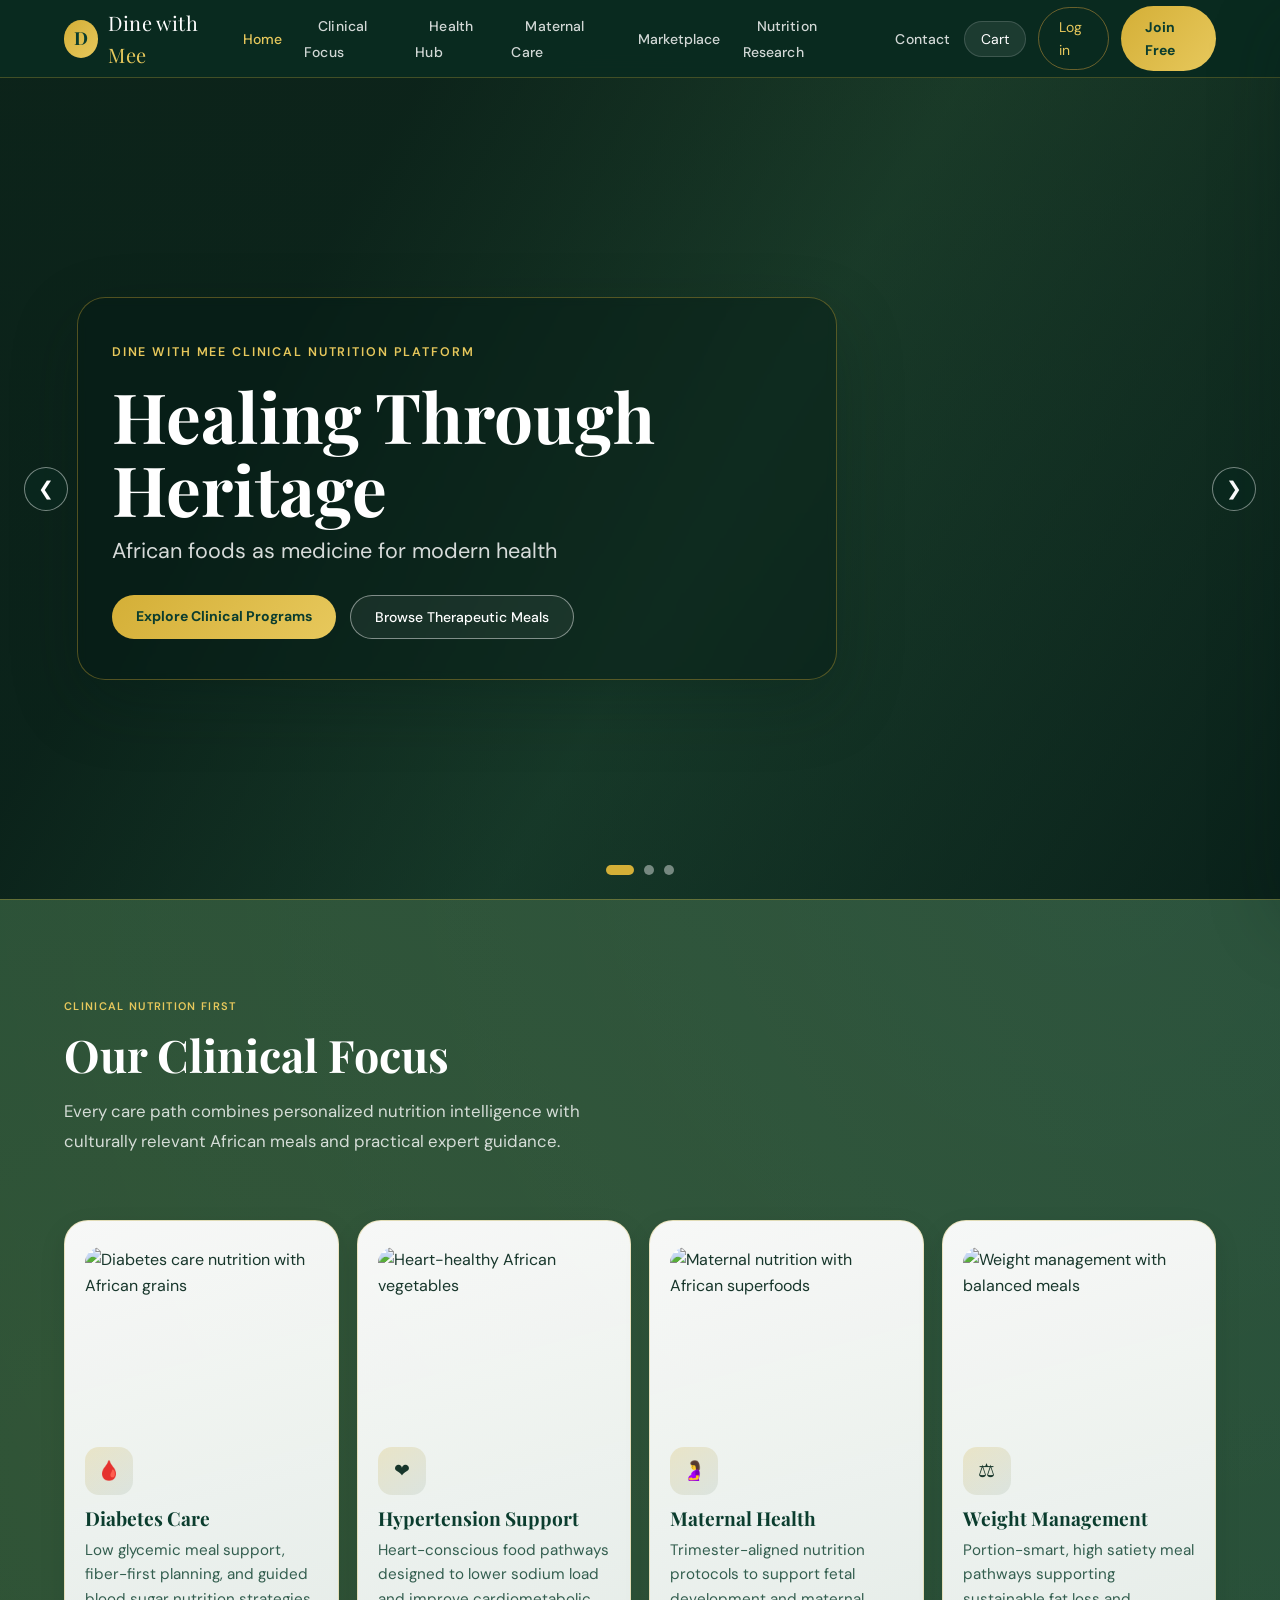
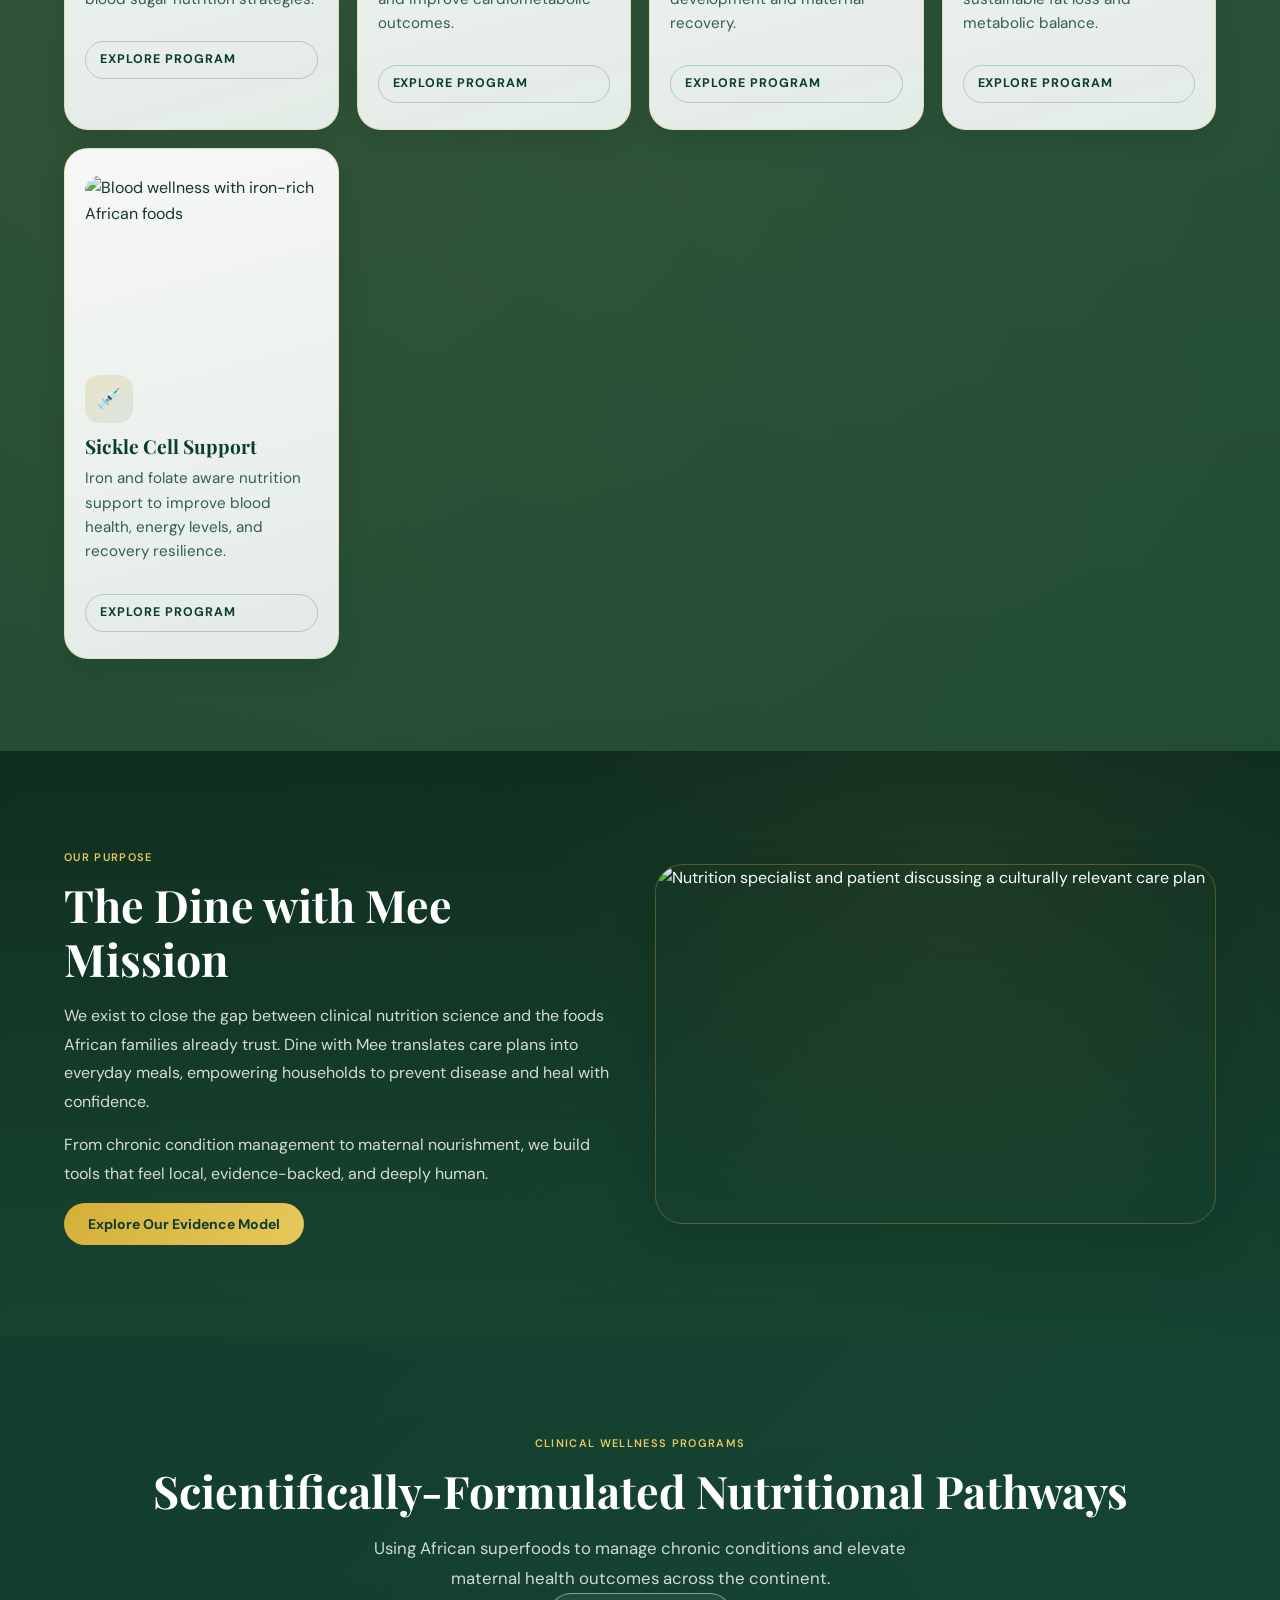
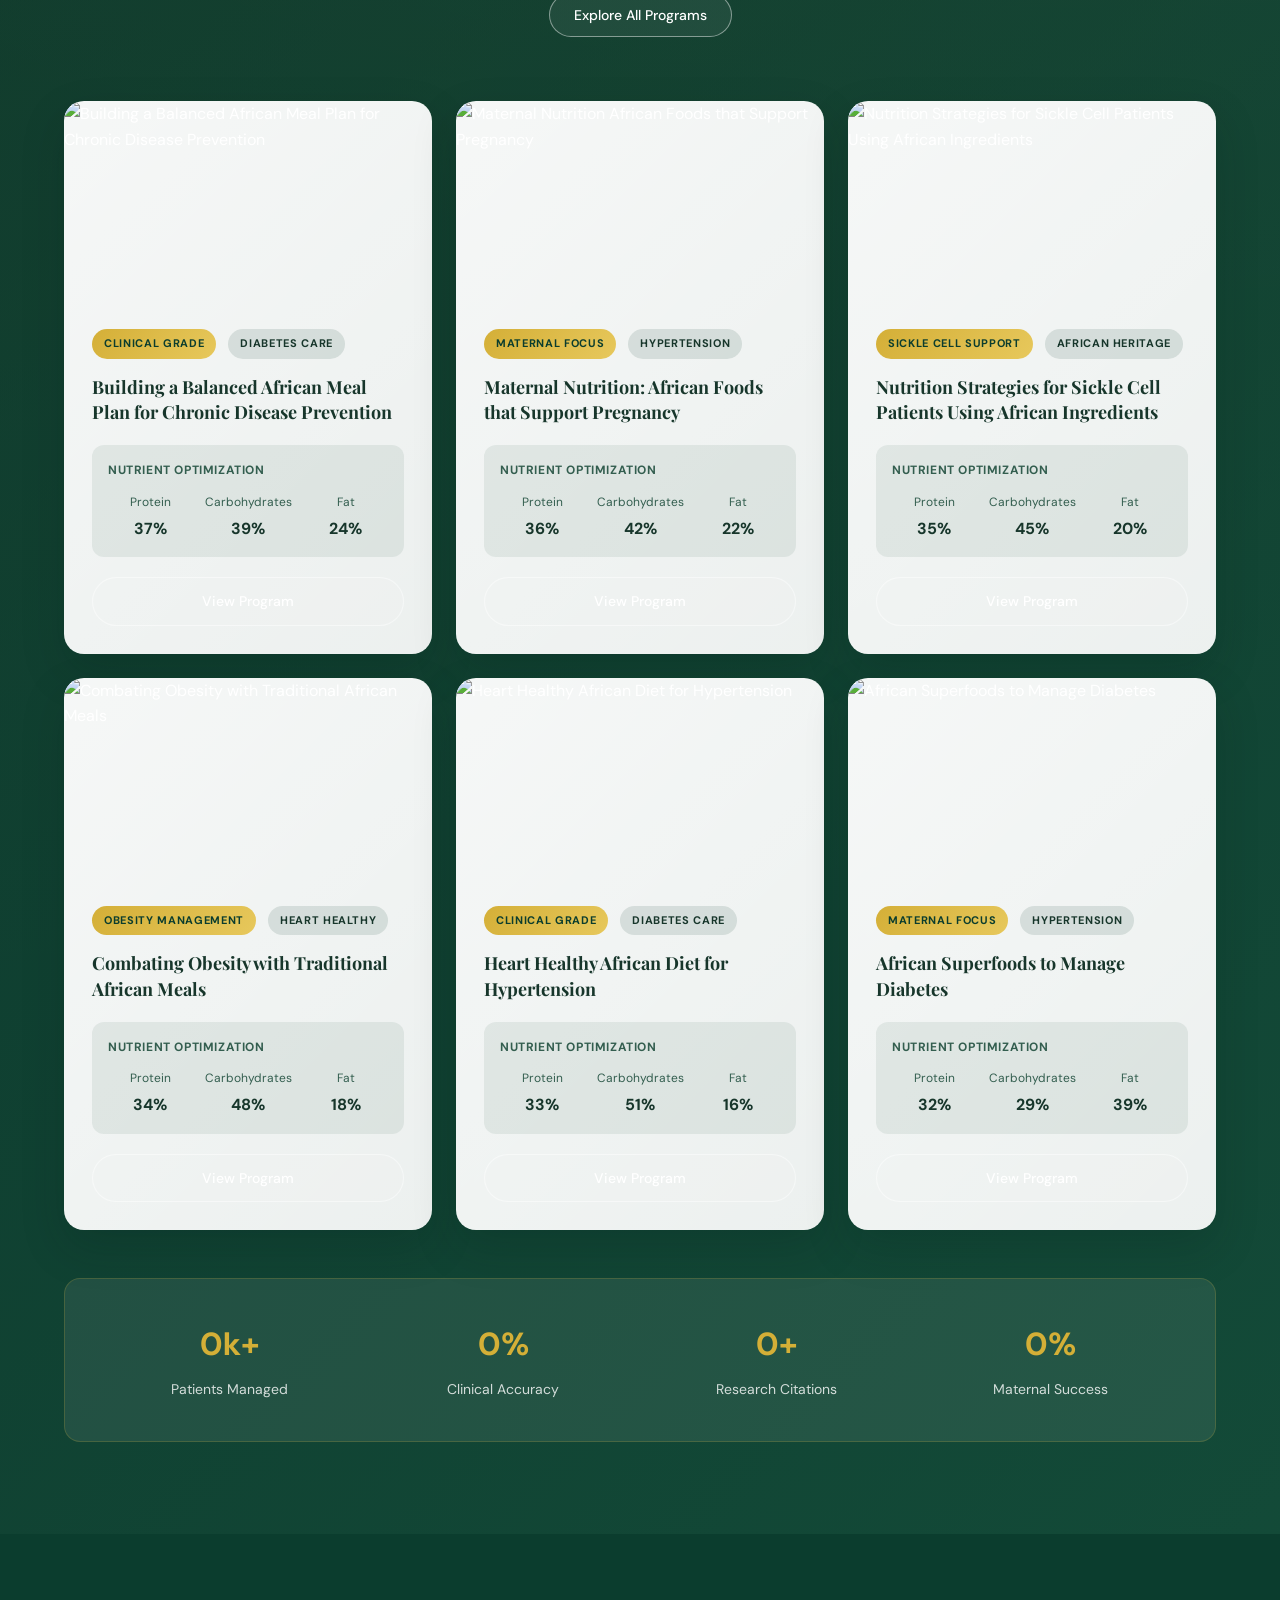
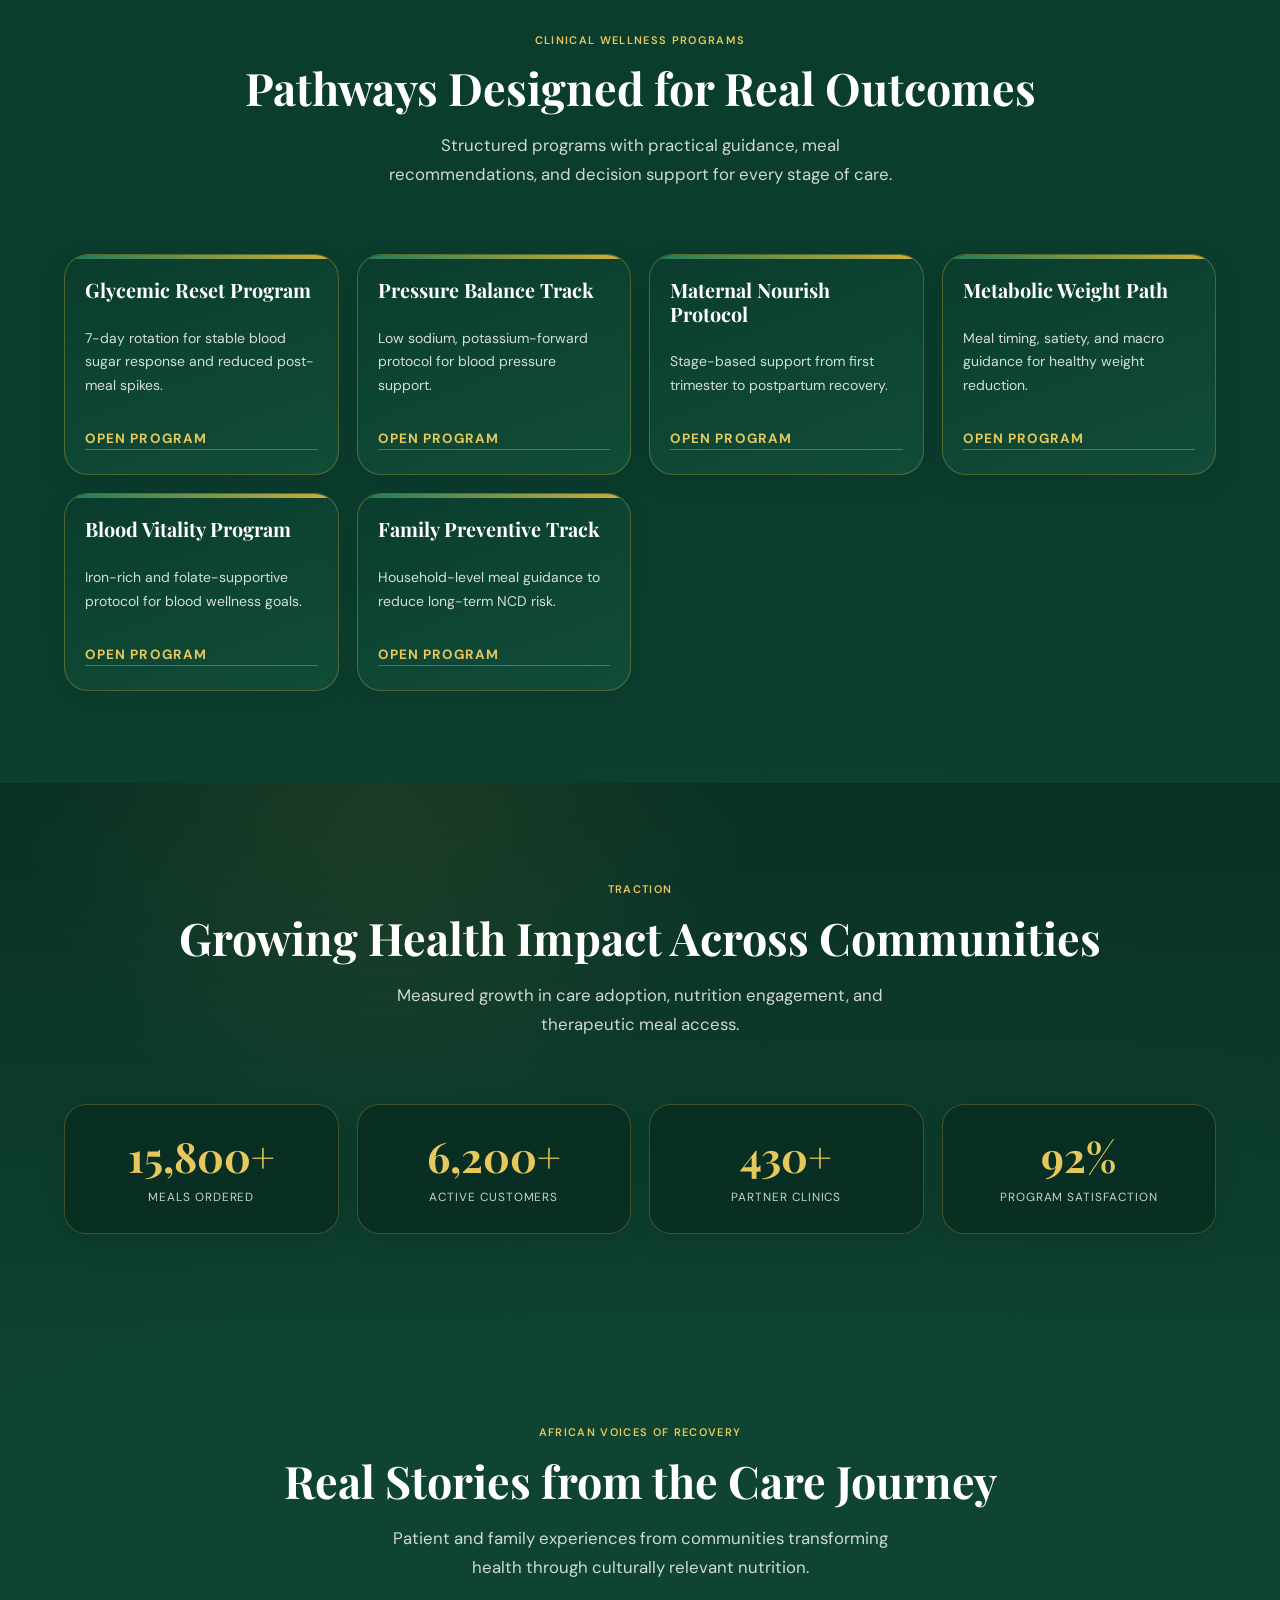
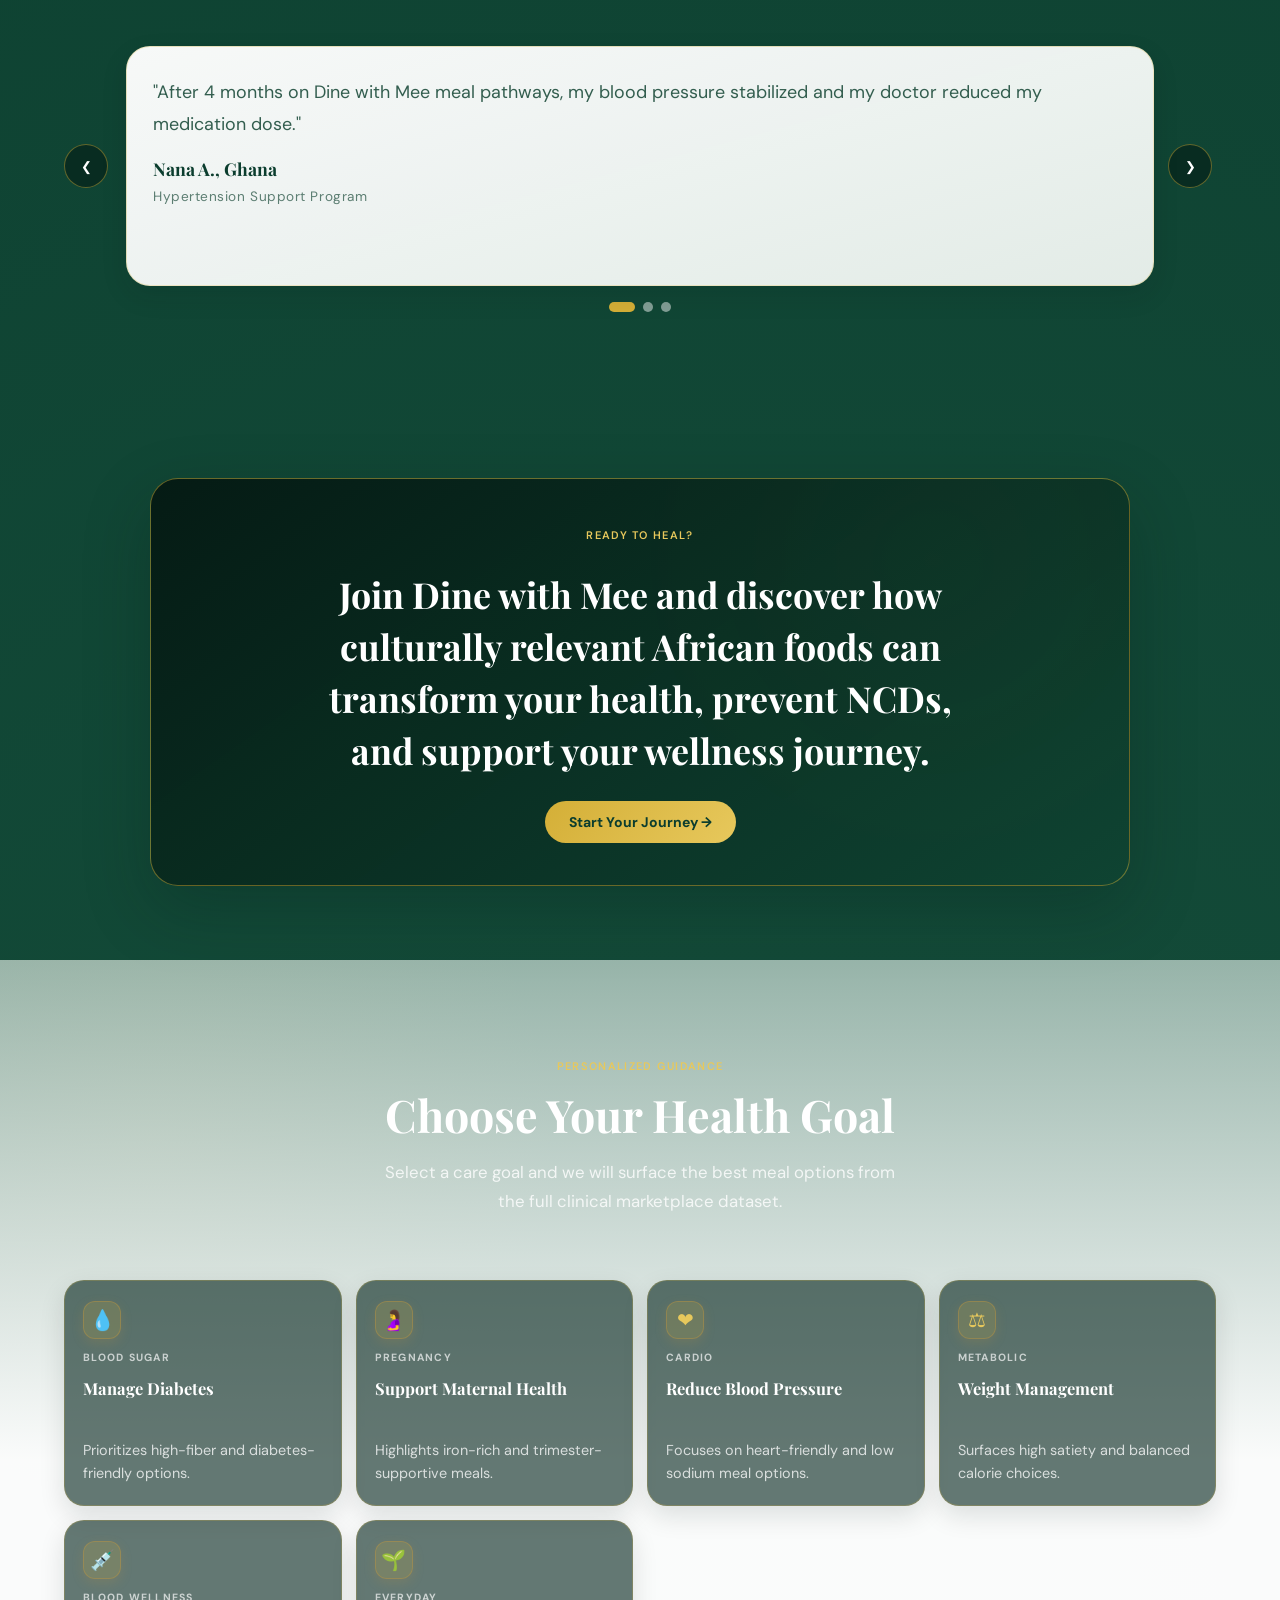
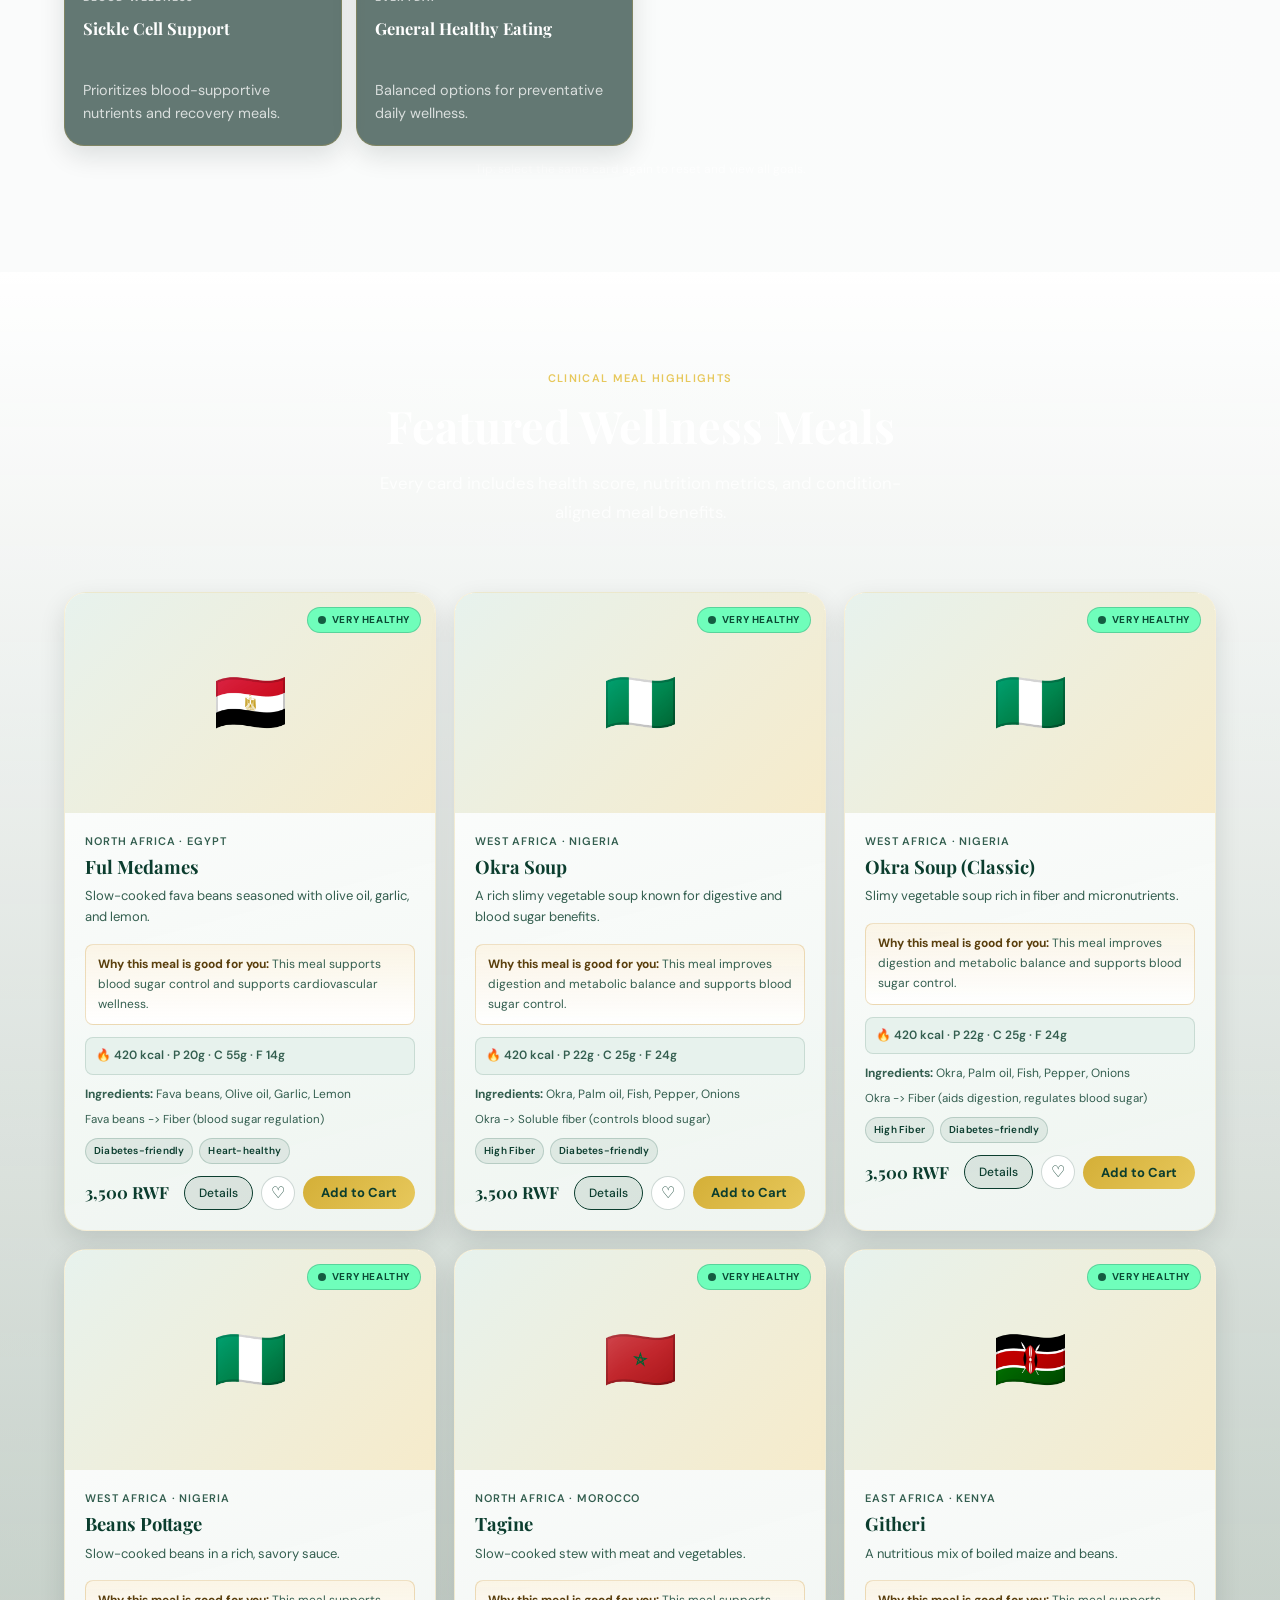
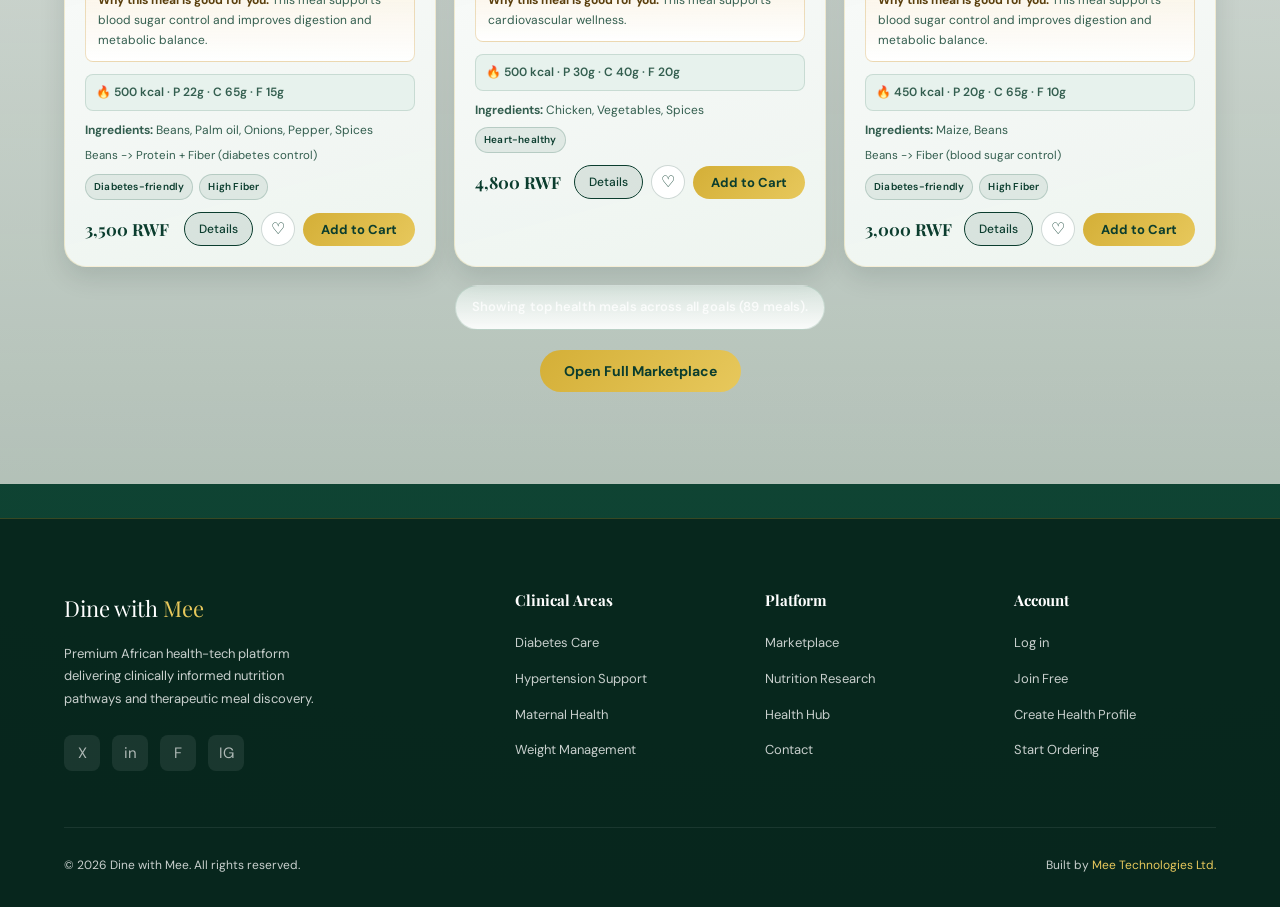
==== commit 41b87d23: "index" ====
--- a/index.html
+++ b/index.html
@@ -157,12 +157,11 @@
   <div class="section-header">
     <span class="section-tag">Clinical Wellness Programs</span>
     <h2>Scientifically-Formulated Nutritional Pathways</h2>
-    <p>Using African superfoods to manage chronic conditions and elevate maternal health outcomes across the continent.</p>
-  </div>
+    <p>Using African superfoods to manage chronic conditions and elevate maternal health outcomes across the continent.</p>    <a href="#clinical-programs" class="btn-secondary">Explore All Programs</a>  </div>
 
   <div class="wellness-programs-grid">
     <article class="wellness-program-card">
-      <img src="https://images.unsplash.com/photo-1484723091739-37100b7aad0c?auto=format&fit=crop&w=500&h=280&q=80" alt="Building a Balanced African Meal Plan for Chronic Disease Prevention" loading="lazy" class="program-card-image" />
+      <img src="https://rehab2perform.com/wp-content/uploads/2023/04/My-project-1-19-1024x641.jpg" alt="Building a Balanced African Meal Plan for Chronic Disease Prevention" loading="lazy" class="program-card-image" />
       <div class="program-card-content">
         <div class="program-tags">
           <span class="program-tag-primary">CLINICAL GRADE</span>
@@ -191,7 +190,7 @@
     </article>
 
     <article class="wellness-program-card">
-      <img src="https://images.unsplash.com/photo-1490645935967-10de6ba17061?auto=format&fit=crop&w=500&h=280&q=80" alt="Maternal Nutrition African Foods that Support Pregnancy" loading="lazy" class="program-card-image" />
+      <img src="https://www.merrionultrasound.ie/wp-content/uploads/2024/01/pregnancy-nutrition-1024x585.jpg" alt="Maternal Nutrition African Foods that Support Pregnancy" loading="lazy" class="program-card-image" />
       <div class="program-card-content">
         <div class="program-tags">
           <span class="program-tag-primary">MATERNAL FOCUS</span>
@@ -220,7 +219,7 @@
     </article>
 
     <article class="wellness-program-card">
-      <img src="https://images.unsplash.com/photo-1512621776951-a57141f2eefd?auto=format&fit=crop&w=500&h=280&q=80" alt="Nutrition Strategies for Sickle Cell Patients Using African Ingredients" loading="lazy" class="program-card-image" />
+      <img src="https://imgk.timesnownews.com/story/balanced-diet-for-sickle-cell-disease.gif?tr=w-400,h-300,fo-auto" alt="Nutrition Strategies for Sickle Cell Patients Using African Ingredients" loading="lazy" class="program-card-image" />
       <div class="program-card-content">
         <div class="program-tags">
           <span class="program-tag-primary">SICKLE CELL SUPPORT</span>
@@ -249,7 +248,7 @@
     </article>
 
     <article class="wellness-program-card">
-      <img src="https://images.unsplash.com/photo-1546069901-ba9599a7e63c?auto=format&fit=crop&w=500&h=280&q=80" alt="Combating Obesity with Traditional African Meals" loading="lazy" class="program-card-image" />
+      <img src="https://healthviewpoints.com/wp-content/uploads/2025/10/image.webp" alt="Combating Obesity with Traditional African Meals" loading="lazy" class="program-card-image" />
       <div class="program-card-content">
         <div class="program-tags">
           <span class="program-tag-primary">OBESITY MANAGEMENT</span>
@@ -278,7 +277,7 @@
     </article>
 
     <article class="wellness-program-card">
-      <img src="https://images.unsplash.com/photo-1495521821757-a1efb6729352?auto=format&fit=crop&w=500&h=280&q=80" alt="Heart Healthy African Diet for Hypertension" loading="lazy" class="program-card-image" />
+      <img src="https://patientinfo.medicobridge.com/wp-content/uploads/2025/04/well-balanced-diet-and-blood-pressure-control-for-heart-care.webp" alt="Heart Healthy African Diet for Hypertension" loading="lazy" class="program-card-image" />
       <div class="program-card-content">
         <div class="program-tags">
           <span class="program-tag-primary">CLINICAL GRADE</span>
@@ -307,7 +306,7 @@
     </article>
 
     <article class="wellness-program-card">
-      <img src="https://images.unsplash.com/photo-1512621776951-a57141f2eefd?auto=format&fit=crop&w=500&h=280&q=80" alt="African Superfoods to Manage Diabetes" loading="lazy" class="program-card-image" />
+      <img src="https://www.hjhospitals.org/blogimage/BkK0PFISL40xjrSr46TQuCmhiMvolTTCuMrDnLiP.jpeg" alt="African Superfoods to Manage Diabetes" loading="lazy" class="program-card-image" />
       <div class="program-card-content">
         <div class="program-tags">
           <span class="program-tag-primary">MATERNAL FOCUS</span>
--- a/styles.css
+++ b/styles.css
@@ -1806,7 +1806,60 @@
   .hero-ctas { flex-direction: column; max-width: 280px; }
   .form-card { padding: 32px 24px; }
   .meal-tools { grid-template-columns: 1fr; }
-  .meal-inputs { grid-template-columns: 1fr; }
+  .meal-inputs { grid-template-columns: 1fr; }  .wellness-grid {
+    grid-template-columns: 1fr;
+    gap: 28px;
+  }
+  .program-image-wrapper {
+    height: 220px;
+  }
+  .program-meta {
+    gap: 8px;
+  }
+  .meta-tag,
+  .meta-sub {
+    font-size: 9px;
+    padding: 4px 10px;
+  }
+  .program-item h3 {
+    font-size: 16px;
+    line-height: 1.3;
+  }
+  .nutrition-bar-label {
+    font-size: 8px;
+    margin-bottom: 8px;
+  }
+  .nutrition-bar {
+    gap: 8px;
+    margin-bottom: 12px;
+  }
+  .bar-label {
+    font-size: 10px;
+    min-width: 30px;
+  }
+  .macro-row {
+    gap: 10px;
+  }
+  .macro-item span {
+    font-size: 14px;
+  }
+  .macro-item small {
+    font-size: 9px;
+  }
+  .program-link {
+    font-size: 12px;
+  }
+  .program-stats {
+    grid-template-columns: repeat(2, 1fr);
+    gap: 20px;
+    padding: 30px 20px;
+  }
+  .stat-number {
+    font-size: 28px;
+  }
+  .stat-label {
+    font-size: 10px;
+  }
   .meal-nutrition-filters { grid-template-columns: 1fr; }
   .meal-extra-actions { justify-content: flex-start; }
   .favorites-section-head { flex-direction: column; align-items: flex-start; }
@@ -4386,6 +4439,59 @@
 
   .meal-inputs {
     grid-template-columns: 1fr;
+  }  .wellness-grid {
+    grid-template-columns: 1fr;
+    gap: 28px;
+  }
+  .program-image-wrapper {
+    height: 220px;
+  }
+  .program-meta {
+    gap: 8px;
+  }
+  .meta-tag,
+  .meta-sub {
+    font-size: 9px;
+    padding: 4px 10px;
+  }
+  .program-item h3 {
+    font-size: 16px;
+    line-height: 1.3;
+  }
+  .nutrition-bar-label {
+    font-size: 8px;
+    margin-bottom: 8px;
+  }
+  .nutrition-bar {
+    gap: 8px;
+    margin-bottom: 12px;
+  }
+  .bar-label {
+    font-size: 10px;
+    min-width: 30px;
+  }
+  .macro-row {
+    gap: 10px;
+  }
+  .macro-item span {
+    font-size: 14px;
+  }
+  .macro-item small {
+    font-size: 9px;
+  }
+  .program-link {
+    font-size: 12px;
+  }
+  .program-stats {
+    grid-template-columns: repeat(2, 1fr);
+    gap: 20px;
+    padding: 30px 20px;
+  }
+  .stat-number {
+    font-size: 28px;
+  }
+  .stat-label {
+    font-size: 10px;
   }
 
   .wellness-programs-grid {
@@ -4795,4 +4901,6 @@
   .signup-progress {
     grid-template-columns: 1fr;
   }
-}+}
+
+
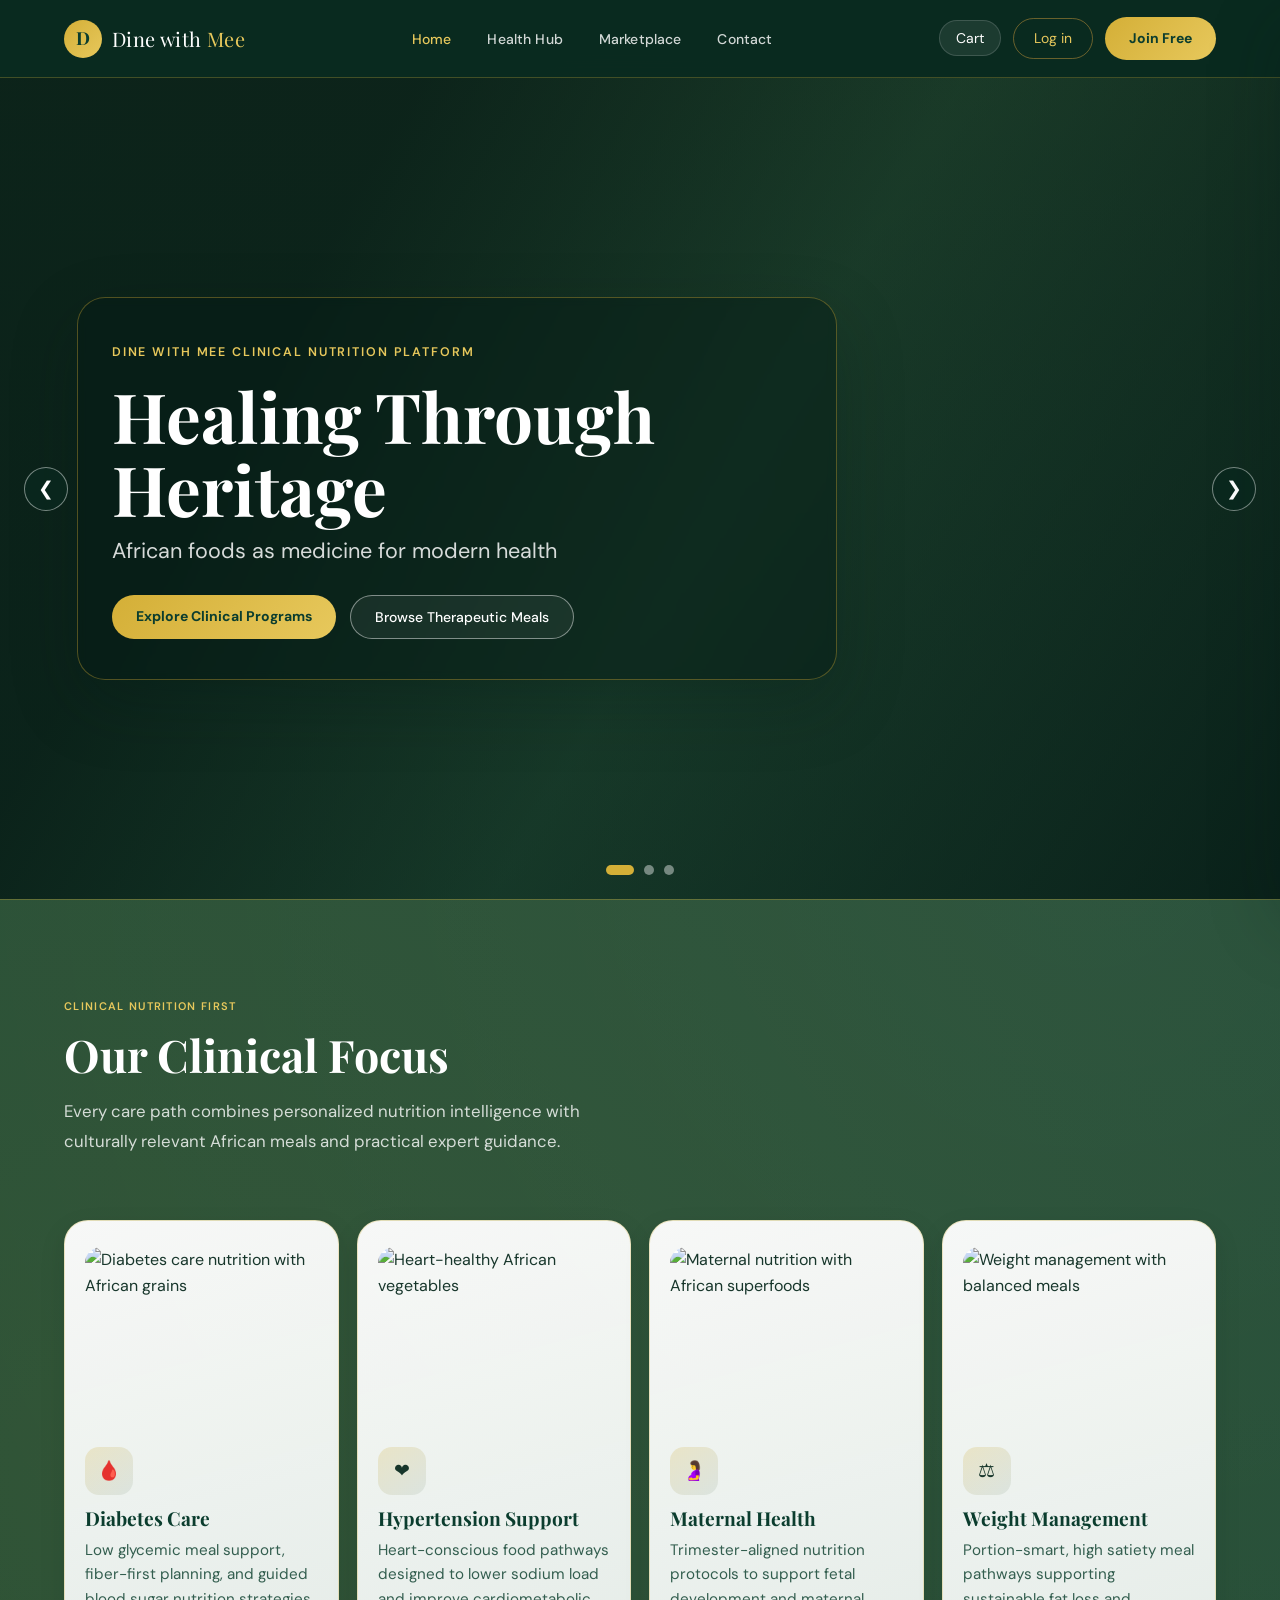
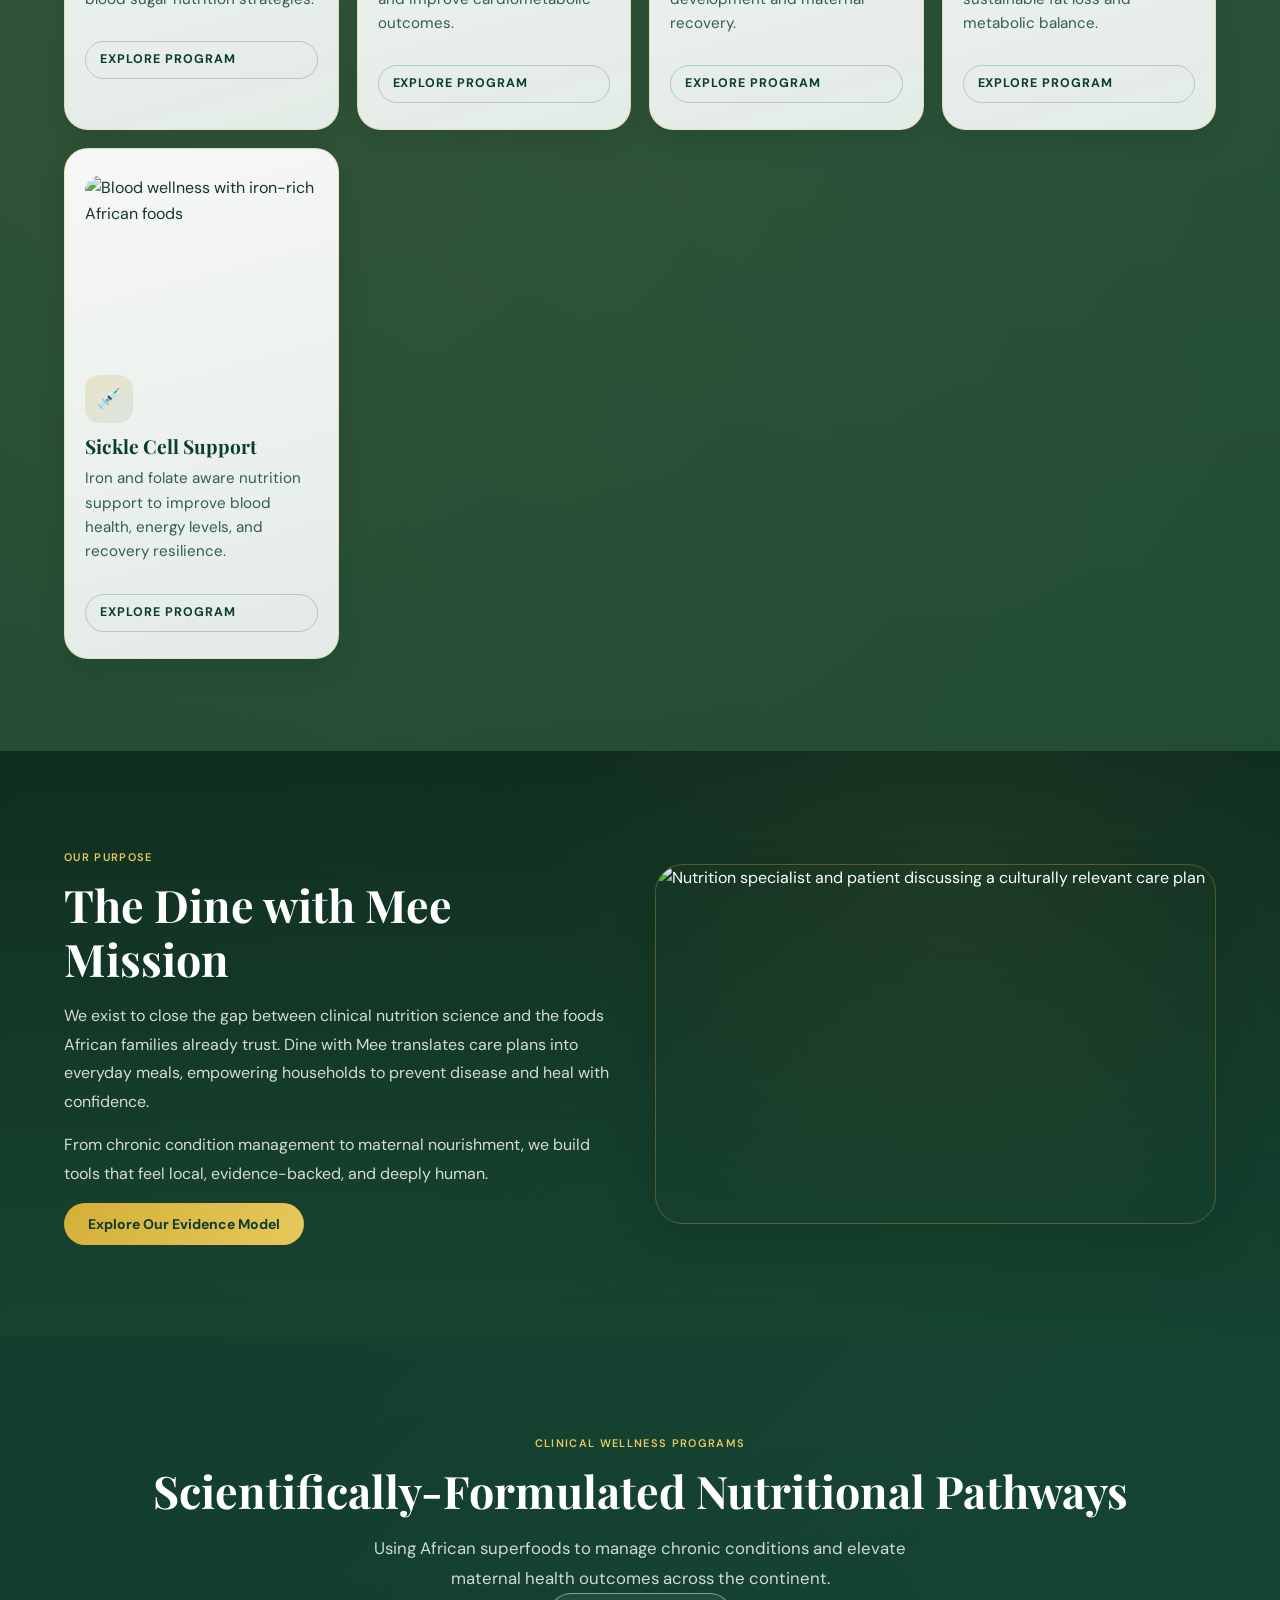
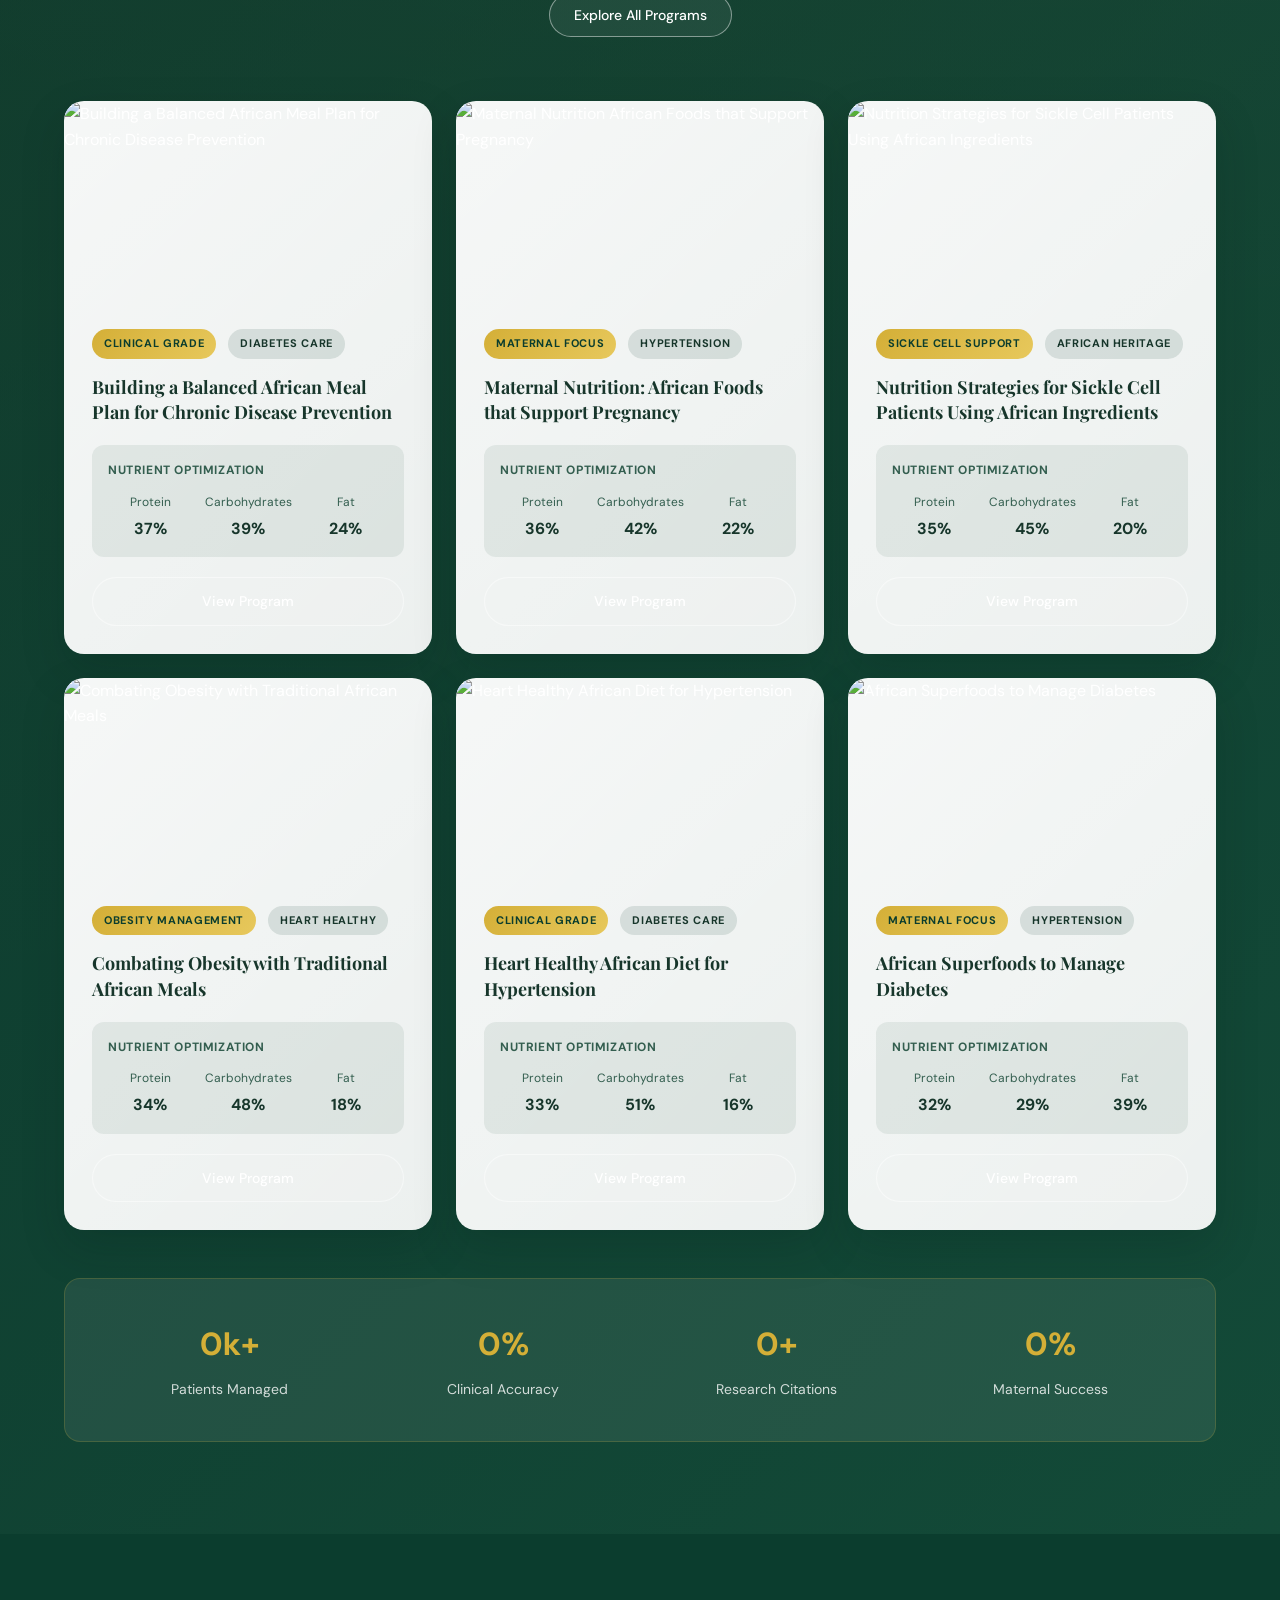
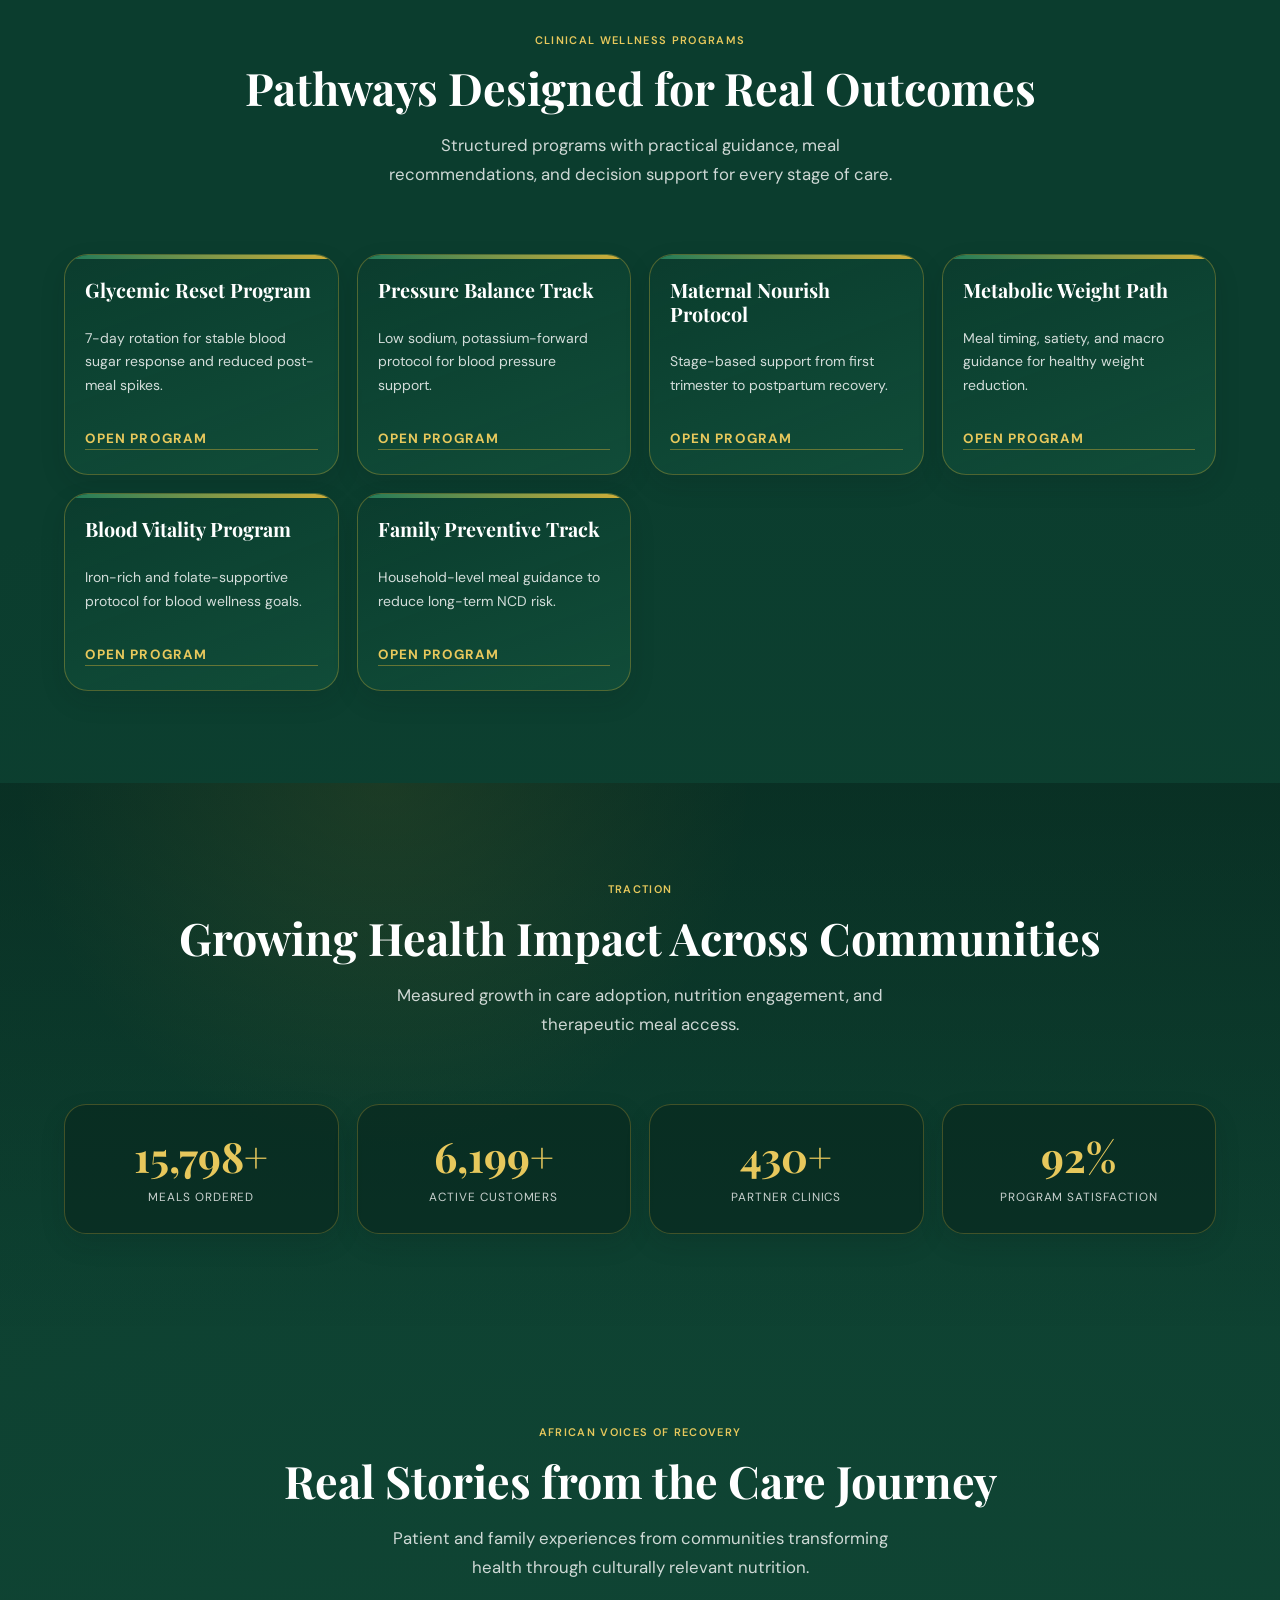
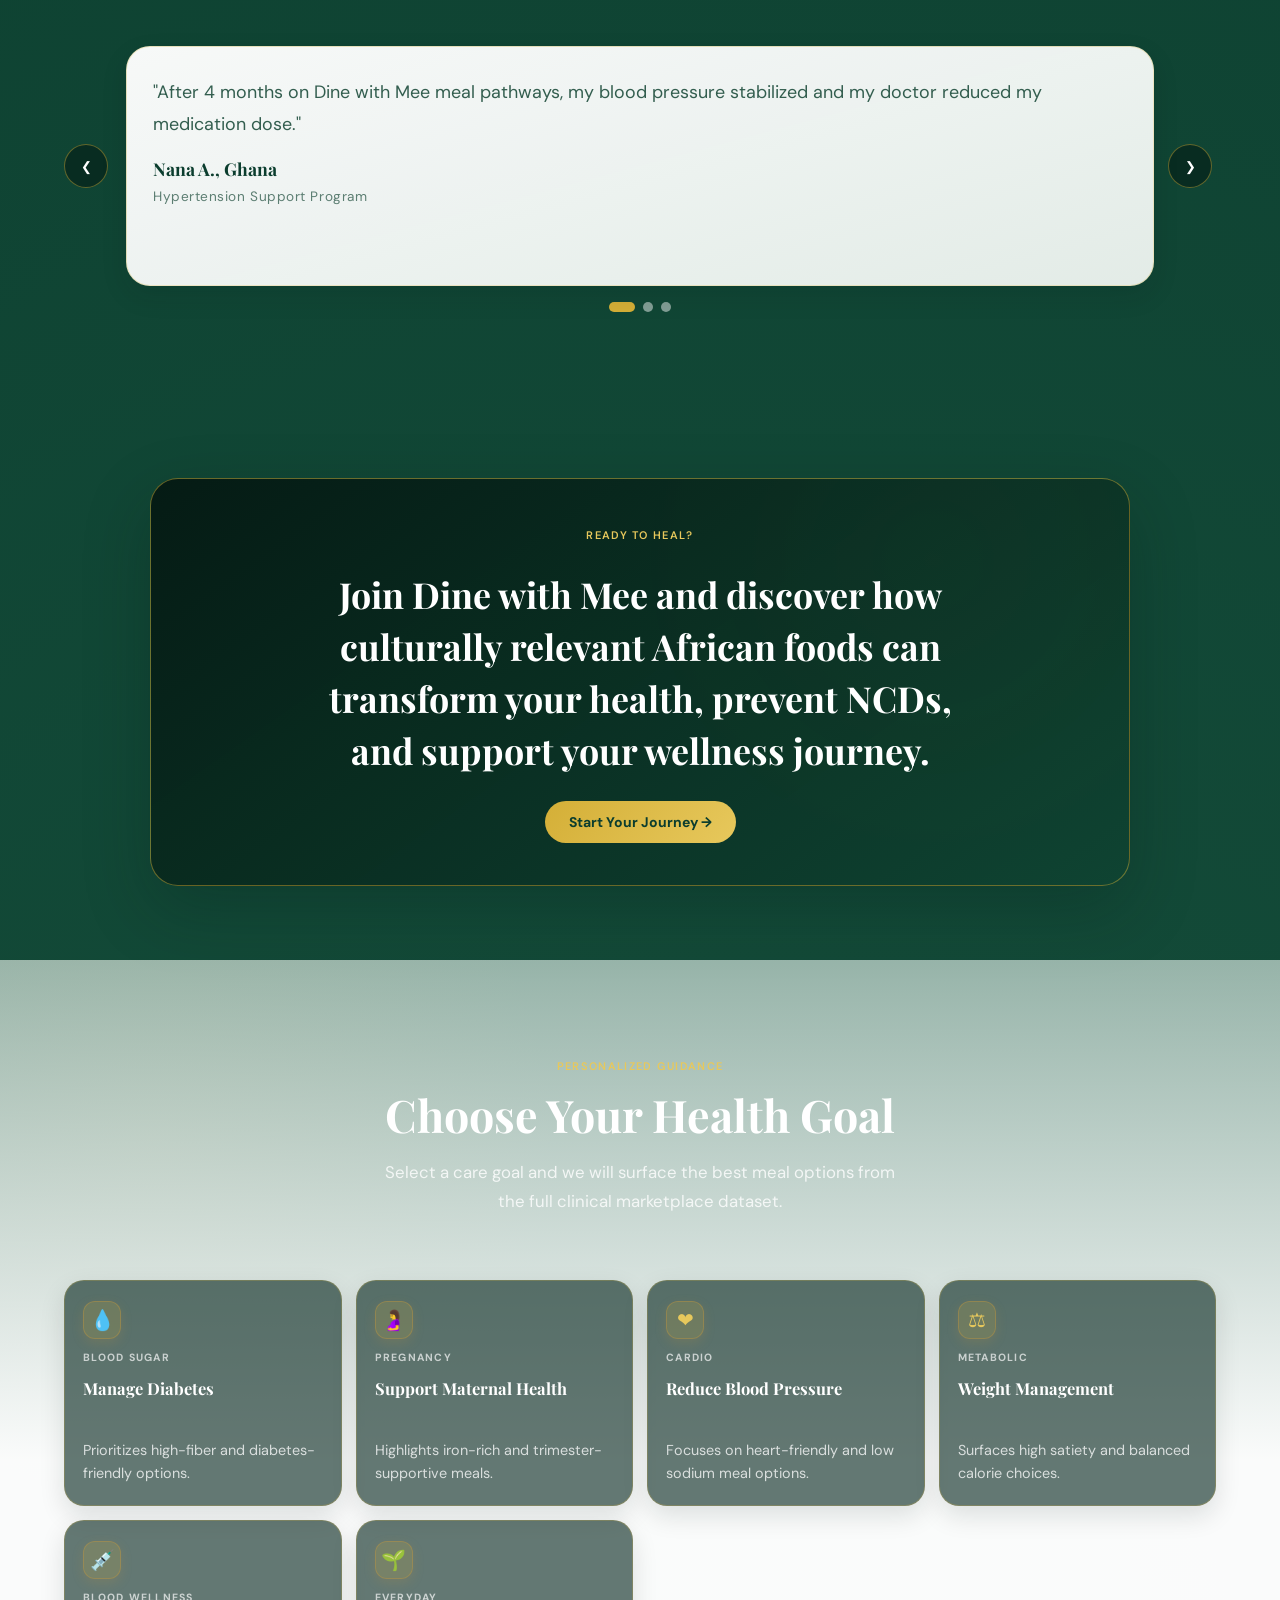
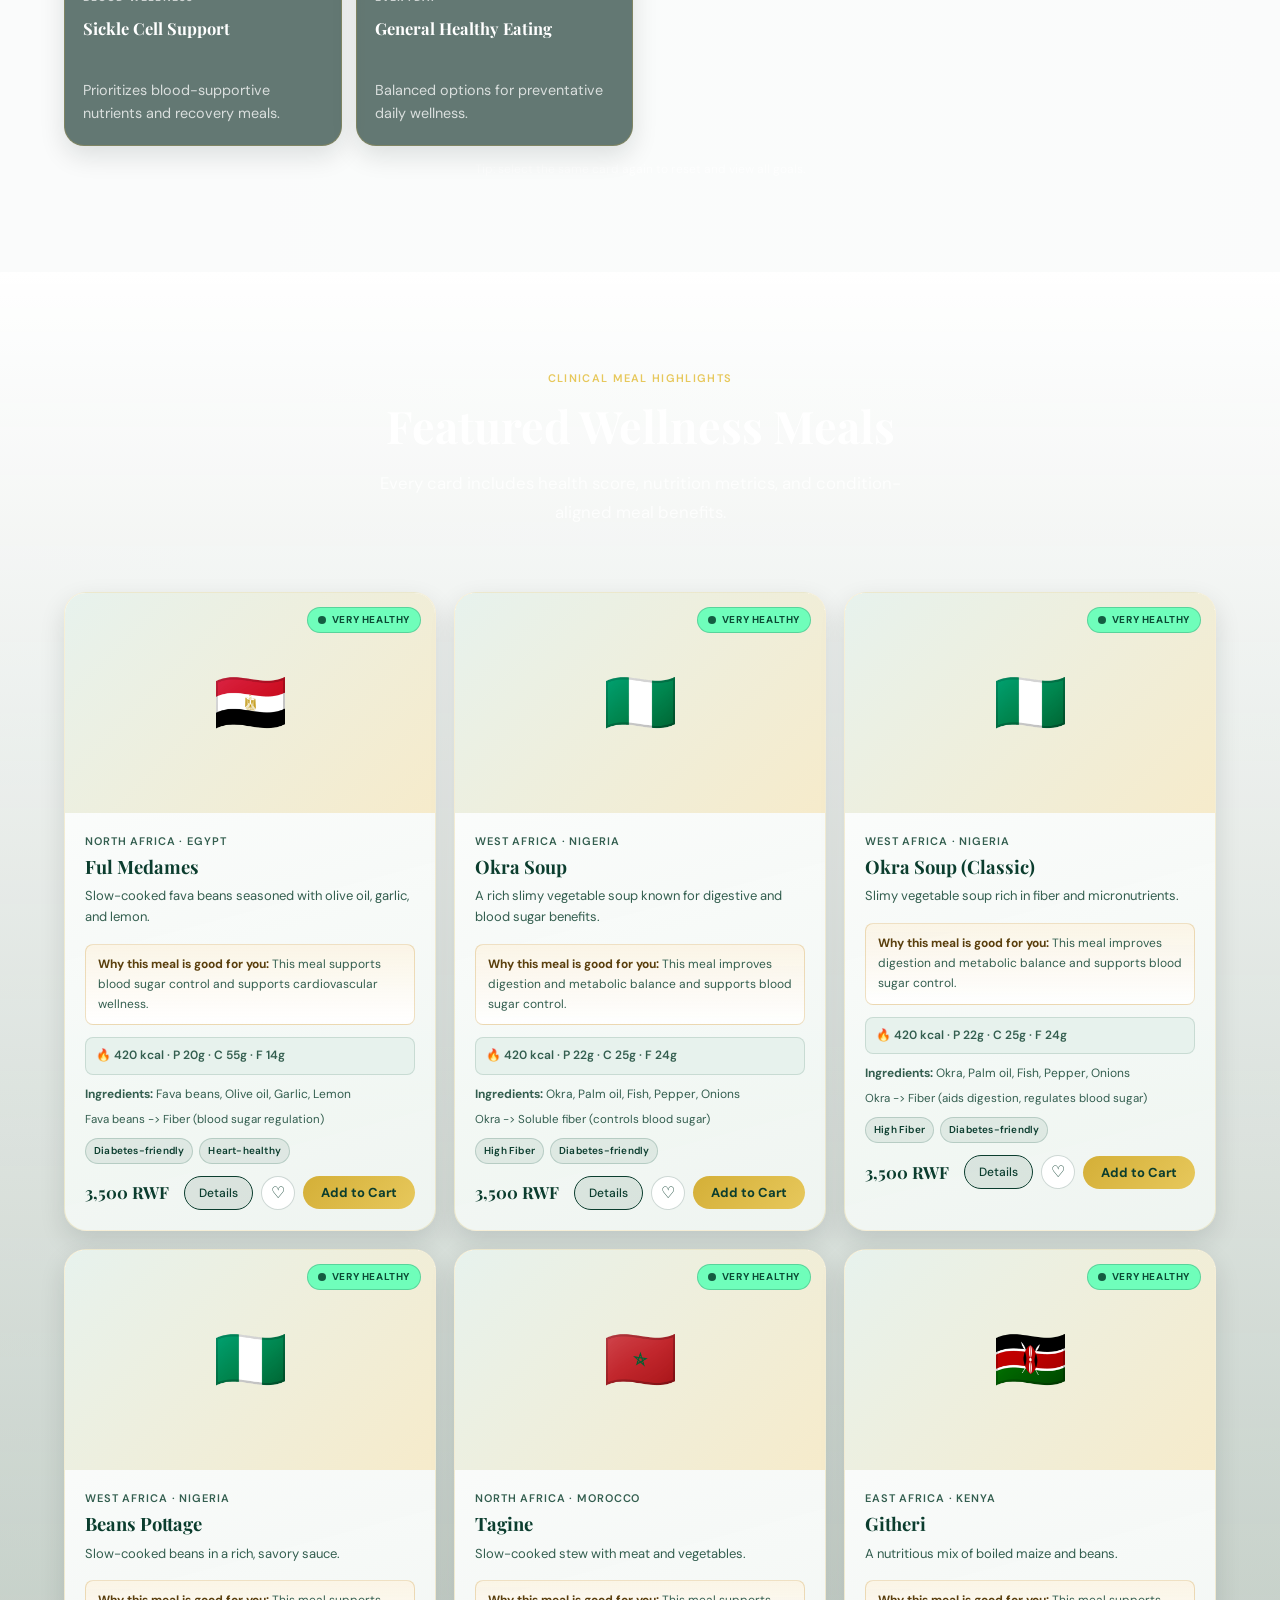
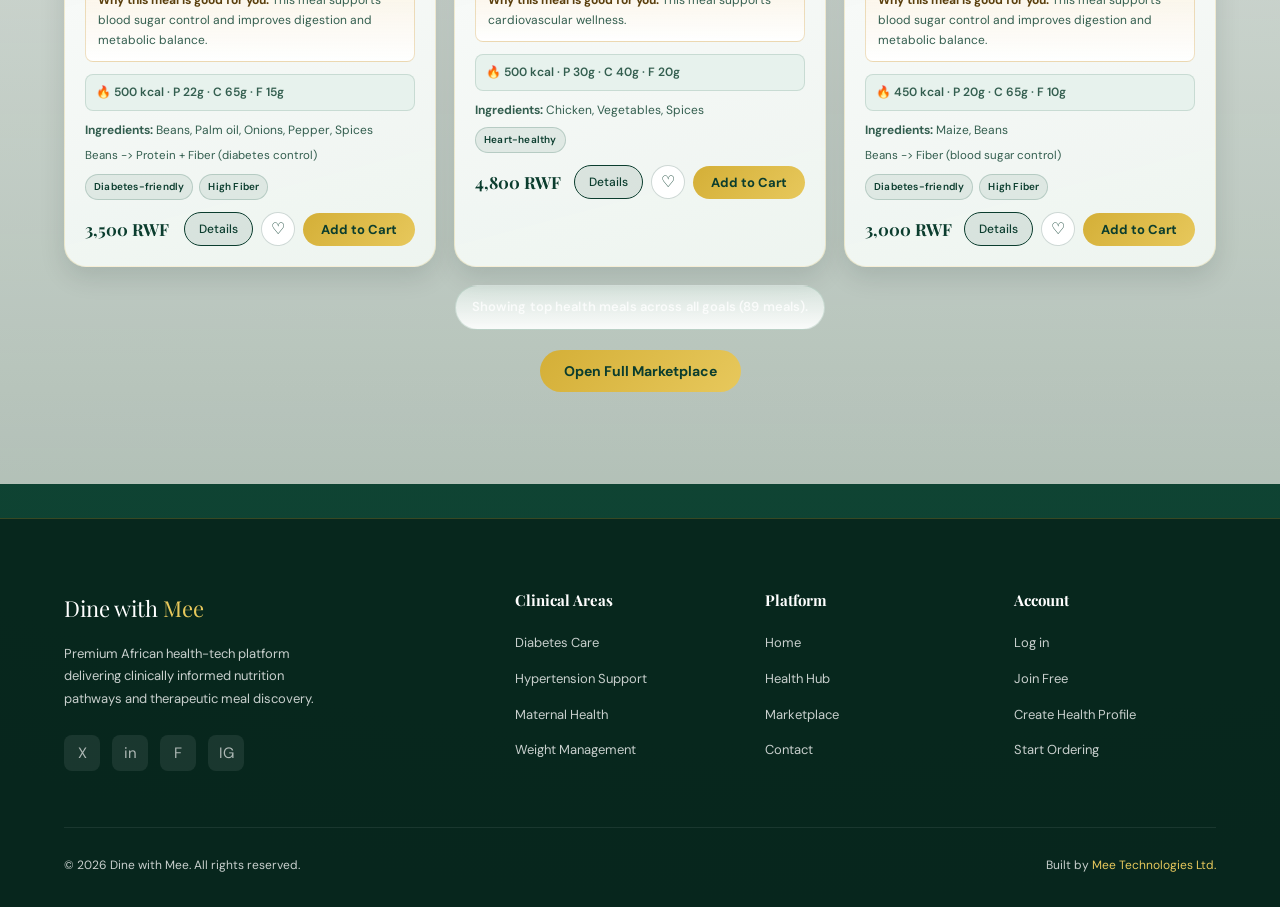
==== commit d81501c5: "updated" ====
--- a/index.html
+++ b/index.html
@@ -17,11 +17,8 @@
 
   <ul class="nav-links" id="nav-links">
     <li><a href="index.html#home" class="active">Home</a></li>
-    <li><a href="index.html#clinical-focus">Clinical Focus</a></li>
     <li><a href="health.html">Health Hub</a></li>
-    <li><a href="maternal.html">Maternal Care</a></li>
     <li><a href="marketplace.html">Marketplace</a></li>
-    <li><a href="research.html">Nutrition Research</a></li>
     <li><a href="contact.html">Contact</a></li>
   </ul>
 
@@ -60,7 +57,7 @@
       <p>Nutrition-powered prevention for NCDs</p>
       <div class="hero-cta-row">
         <a href="health.html" class="btn-primary">Visit Health Hub</a>
-        <a href="research.html" class="btn-secondary">Read Nutrition Research</a>
+        <a href="health.html#nutrition-research" class="btn-secondary">Read Nutrition Research</a>
       </div>
     </div>
   </div>
@@ -72,7 +69,7 @@
       <h1>Generational Wellness</h1>
       <p>Building healthier African futures through food</p>
       <div class="hero-cta-row">
-        <a href="maternal.html" class="btn-primary">Maternal Wellness Pathways</a>
+        <a href="health.html#maternal-care-pathway" class="btn-primary">Maternal Wellness Pathways</a>
         <a href="#ready-to-heal" class="btn-secondary">Start Your Journey</a>
       </div>
     </div>
@@ -97,7 +94,7 @@
 
   <div class="clinical-focus-grid">
     <article class="clinical-card health-card">
-      <img src="https://images.unsplash.com/photo-1462332420958-a05d1e7413413?auto=format&fit=crop&w=600&h=300&q=80" alt="Diabetes care nutrition with African grains" loading="lazy" class="clinical-card-image" />
+      <img src="https://www.azpcps.com/wp-content/uploads/2024/01/Diet-for-Diabetes-Management.jpg" alt="Diabetes care nutrition with African grains" loading="lazy" class="clinical-card-image" />
       <div class="clinical-icon">&#129656;</div>
       <h3>Diabetes Care</h3>
       <p>Low glycemic meal support, fiber-first planning, and guided blood sugar nutrition strategies.</p>
@@ -117,11 +114,11 @@
       <div class="clinical-icon">&#129328;</div>
       <h3>Maternal Health</h3>
       <p>Trimester-aligned nutrition protocols to support fetal development and maternal recovery.</p>
-      <a href="maternal.html" class="clinical-link">Explore Program</a>
+      <a href="health.html#maternal-care-pathway" class="clinical-link">Explore Program</a>
     </article>
 
     <article class="clinical-card health-card">
-      <img src="https://images.unsplash.com/photo-1512621776951-c1a89e0e56e0?auto=format&fit=crop&w=600&h=300&q=80" alt="Weight management with balanced meals" loading="lazy" class="clinical-card-image" />
+      <img src="https://www.heart.org/-/media/AHA/H4GM/Article-Images/Lose-Weight-and-Keep-It-Off.jpg?sc_lang=en" alt="Weight management with balanced meals" loading="lazy" class="clinical-card-image" />
       <div class="clinical-icon">&#9878;</div>
       <h3>Weight Management</h3>
       <p>Portion-smart, high satiety meal pathways supporting sustainable fat loss and metabolic balance.</p>
@@ -145,7 +142,7 @@
       <h2>The Dine with Mee Mission</h2>
       <p>We exist to close the gap between clinical nutrition science and the foods African families already trust. Dine with Mee translates care plans into everyday meals, empowering households to prevent disease and heal with confidence.</p>
       <p>From chronic condition management to maternal nourishment, we build tools that feel local, evidence-backed, and deeply human.</p>
-      <a href="research.html" class="btn-primary">Explore Our Evidence Model</a>
+      <a href="health.html#nutrition-research" class="btn-primary">Explore Our Evidence Model</a>
     </div>
     <div class="purpose-media">
       <img src="https://images.unsplash.com/photo-1547592180-85f173990554?auto=format&fit=crop&w=1200&q=80" alt="Nutrition specialist and patient discussing a culturally relevant care plan" loading="lazy" />
@@ -214,7 +211,7 @@
             </div>
           </div>
         </div>
-        <a href="maternal.html" class="btn-secondary">View Program</a>
+        <a href="health.html#maternal-care-pathway" class="btn-secondary">View Program</a>
       </div>
     </article>
 
@@ -378,7 +375,7 @@
     <article class="program-card plan-card">
       <h3>Maternal Nourish Protocol</h3>
       <p>Stage-based support from first trimester to postpartum recovery.</p>
-      <a href="maternal.html">Open Program</a>
+      <a href="health.html#maternal-care-pathway">Open Program</a>
     </article>
 
     <article class="program-card plan-card">
@@ -563,7 +560,7 @@
       <ul>
         <li><a href="health.html#diabetes">Diabetes Care</a></li>
         <li><a href="health.html#hypertension">Hypertension Support</a></li>
-        <li><a href="maternal.html">Maternal Health</a></li>
+        <li><a href="health.html#maternal-care-pathway">Maternal Health</a></li>
         <li><a href="health.html#obesity">Weight Management</a></li>
       </ul>
     </div>
@@ -571,9 +568,9 @@
     <div class="footer-col">
       <h5>Platform</h5>
       <ul>
+        <li><a href="index.html">Home</a></li>
+        <li><a href="health.html">Health Hub</a></li>
         <li><a href="marketplace.html">Marketplace</a></li>
-        <li><a href="research.html">Nutrition Research</a></li>
-        <li><a href="health.html">Health Hub</a></li>
         <li><a href="contact.html">Contact</a></li>
       </ul>
     </div>
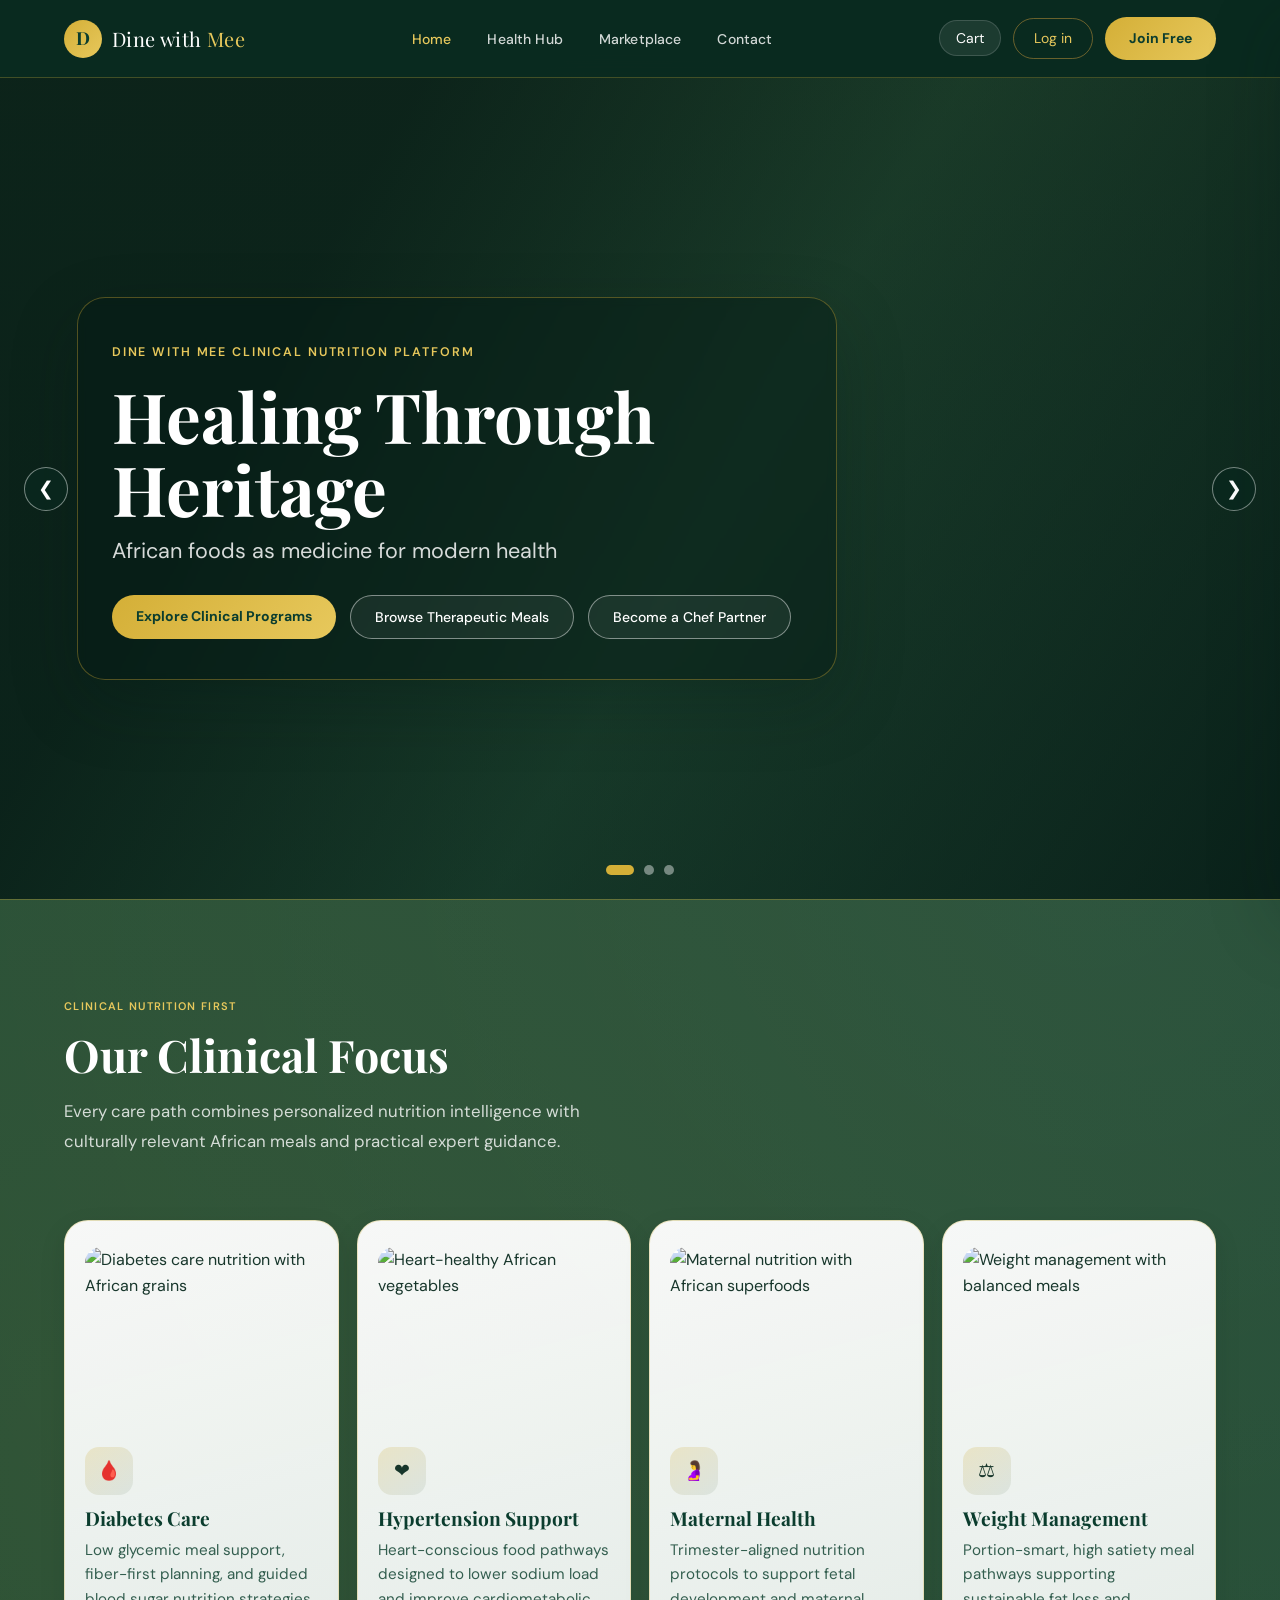
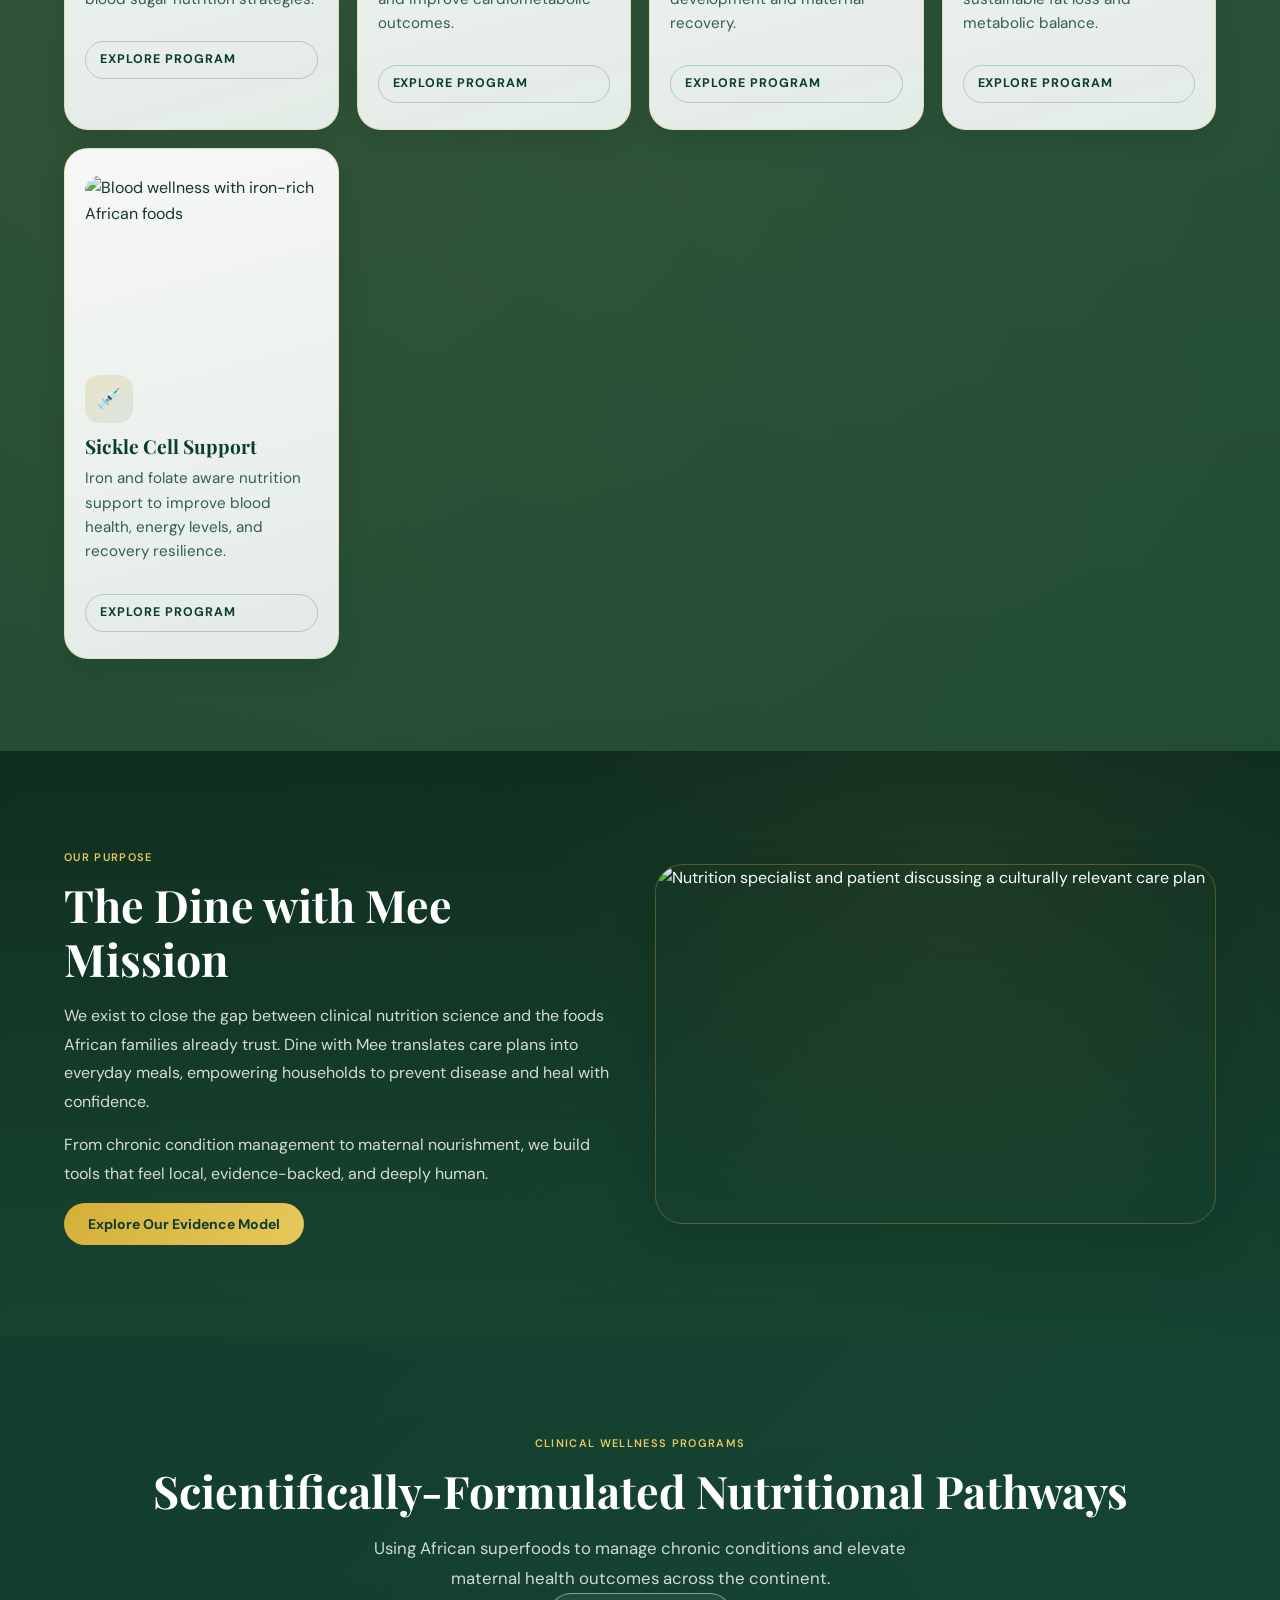
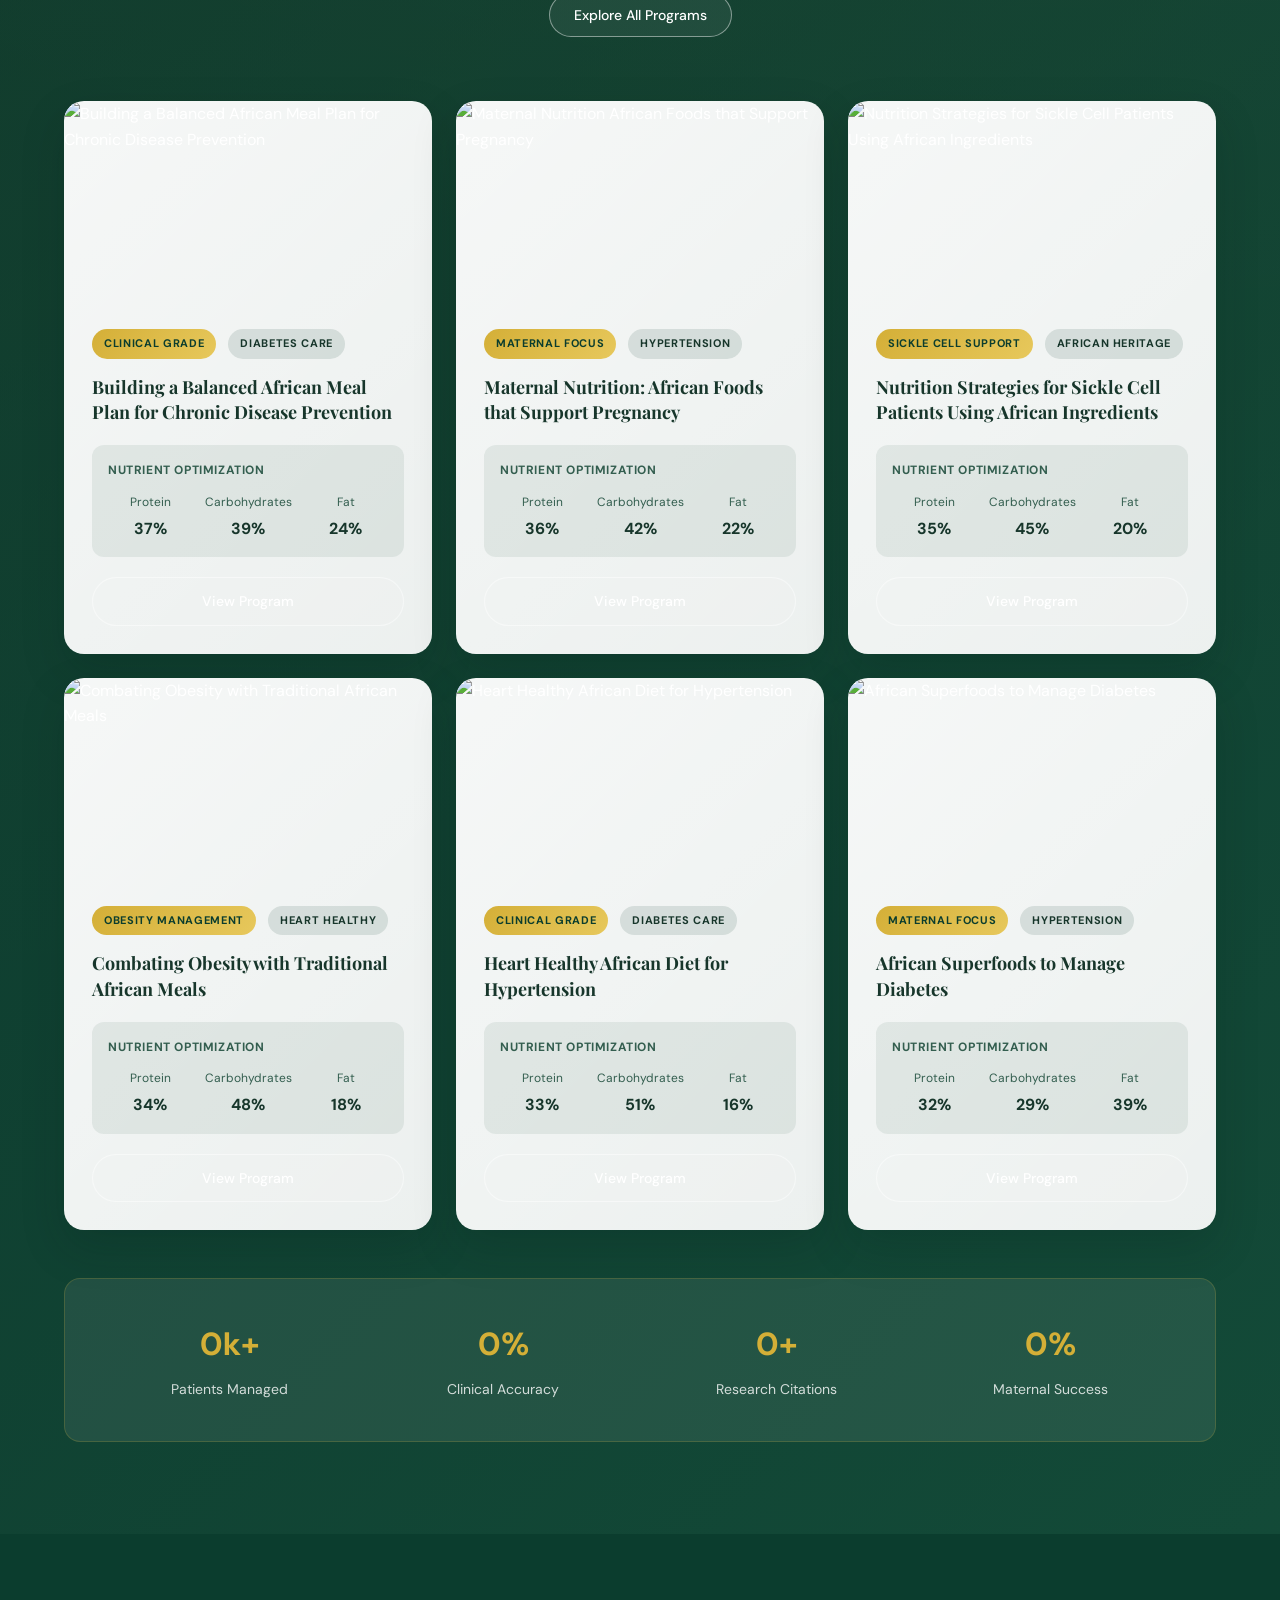
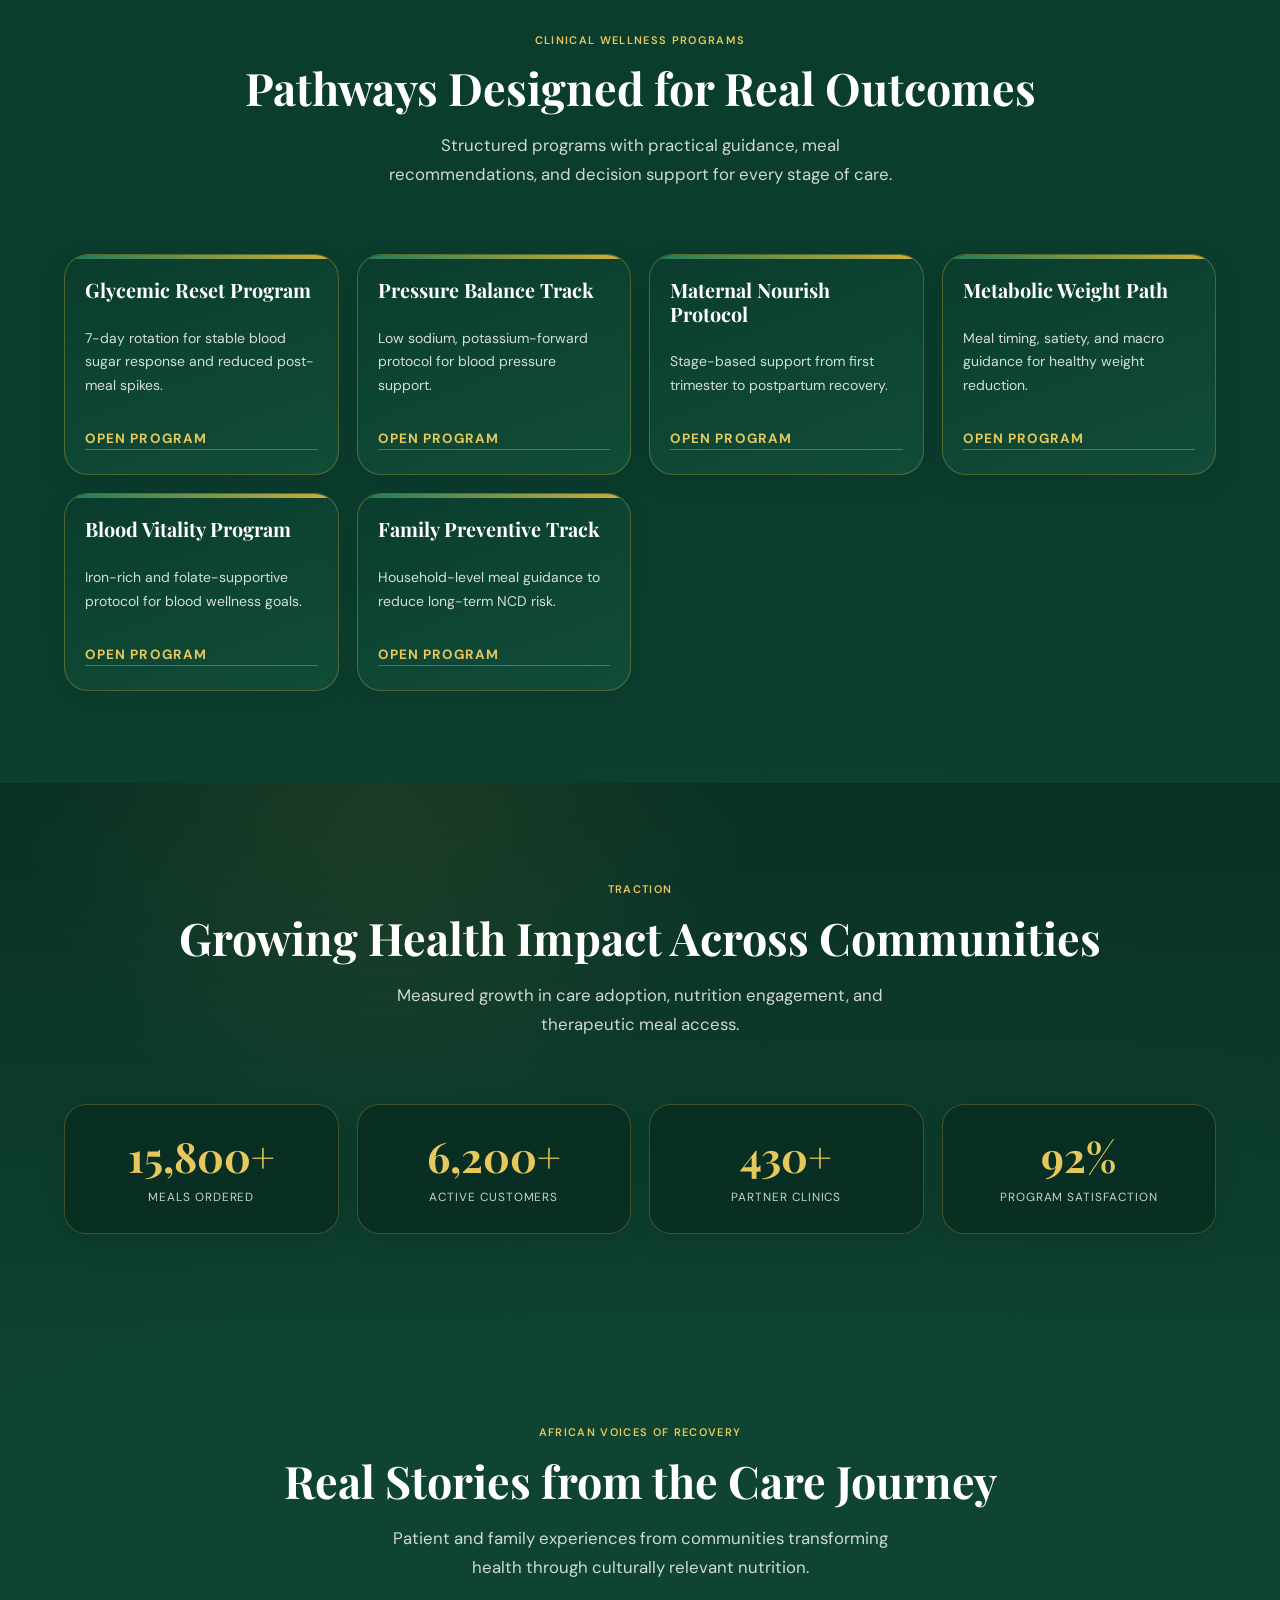
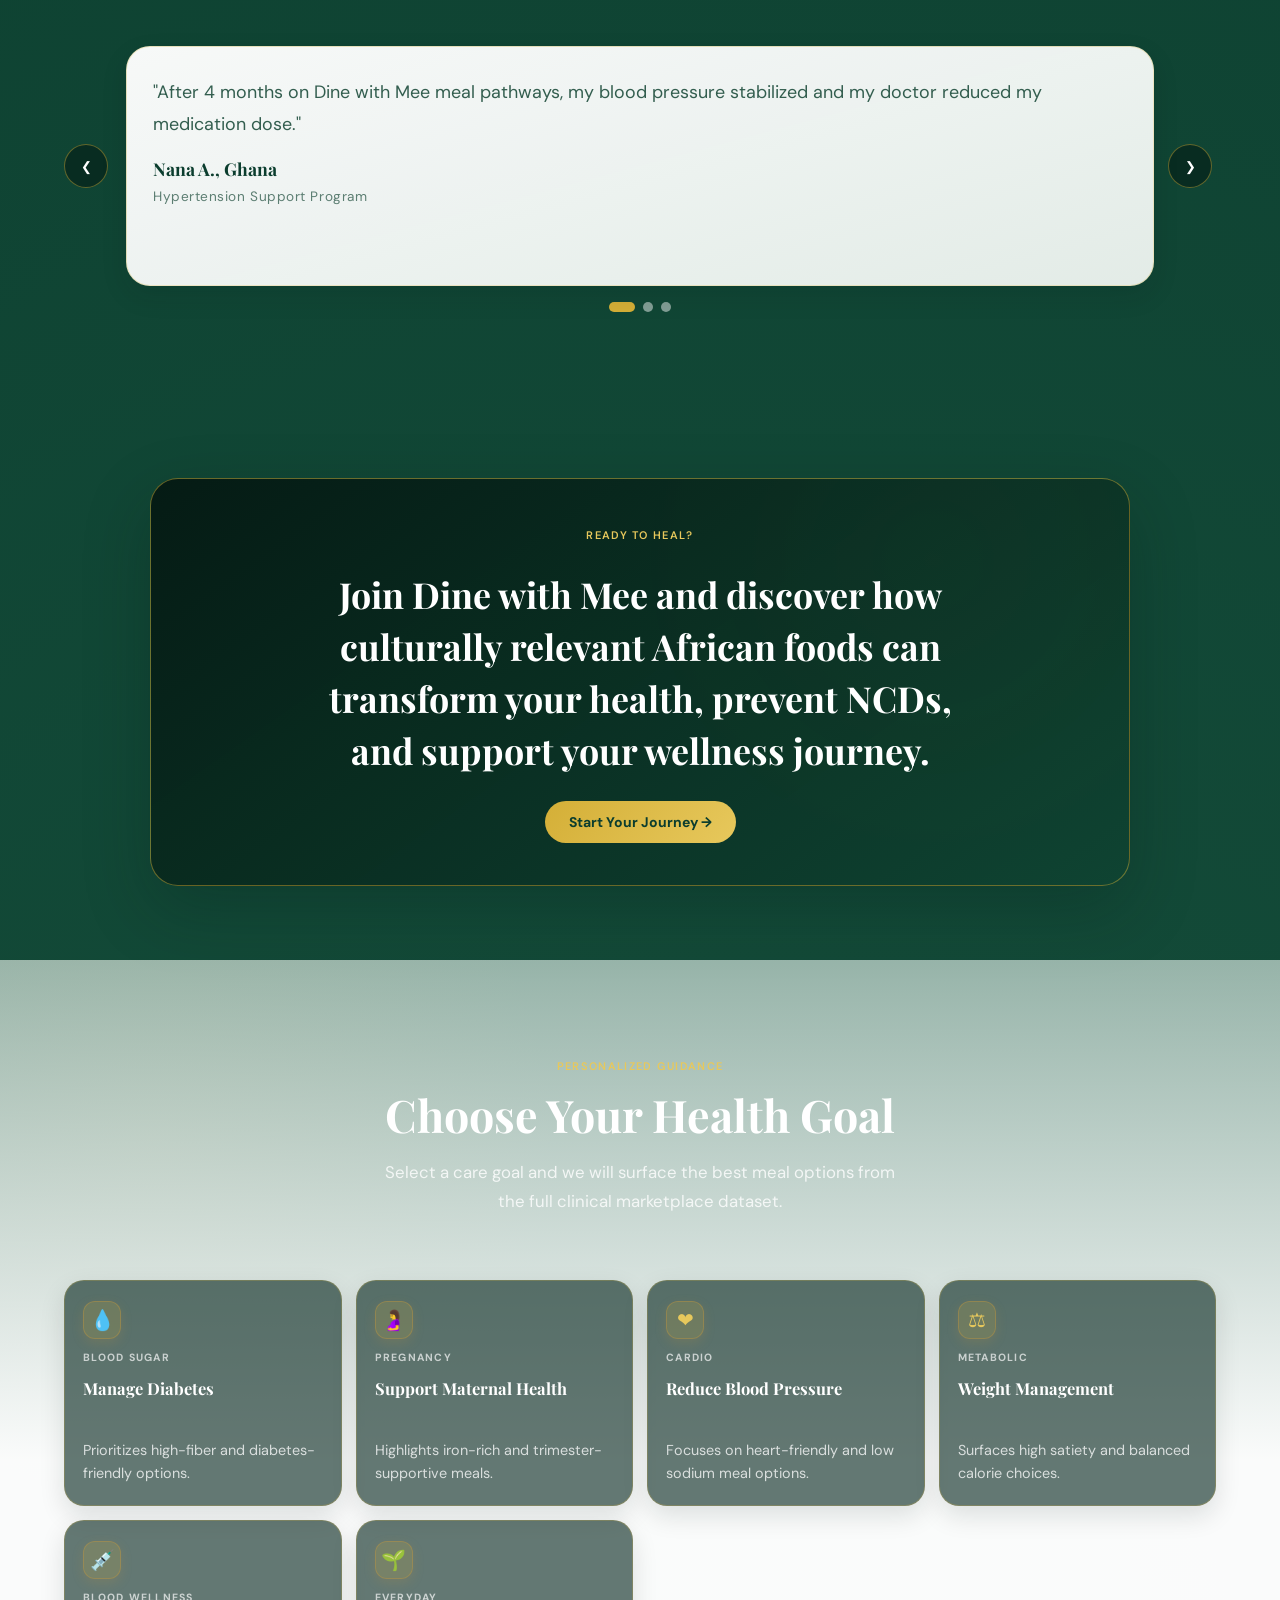
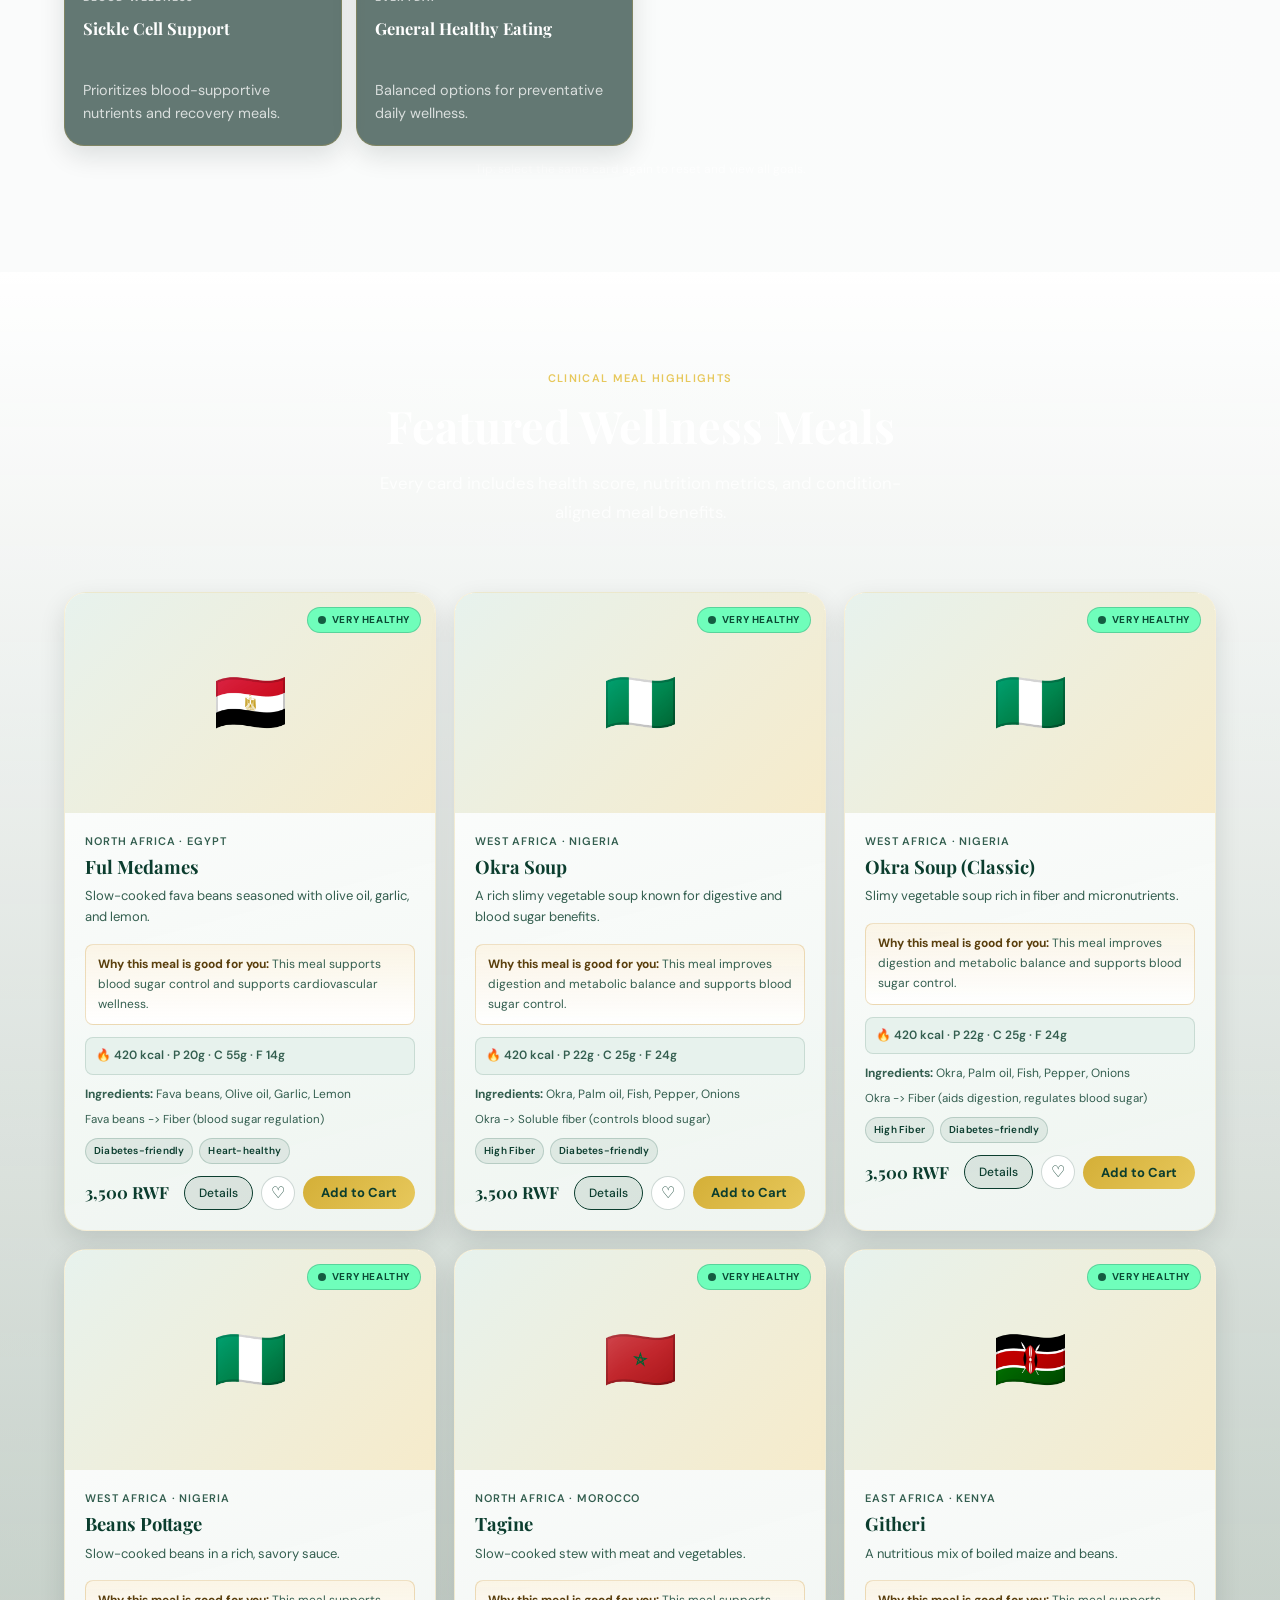
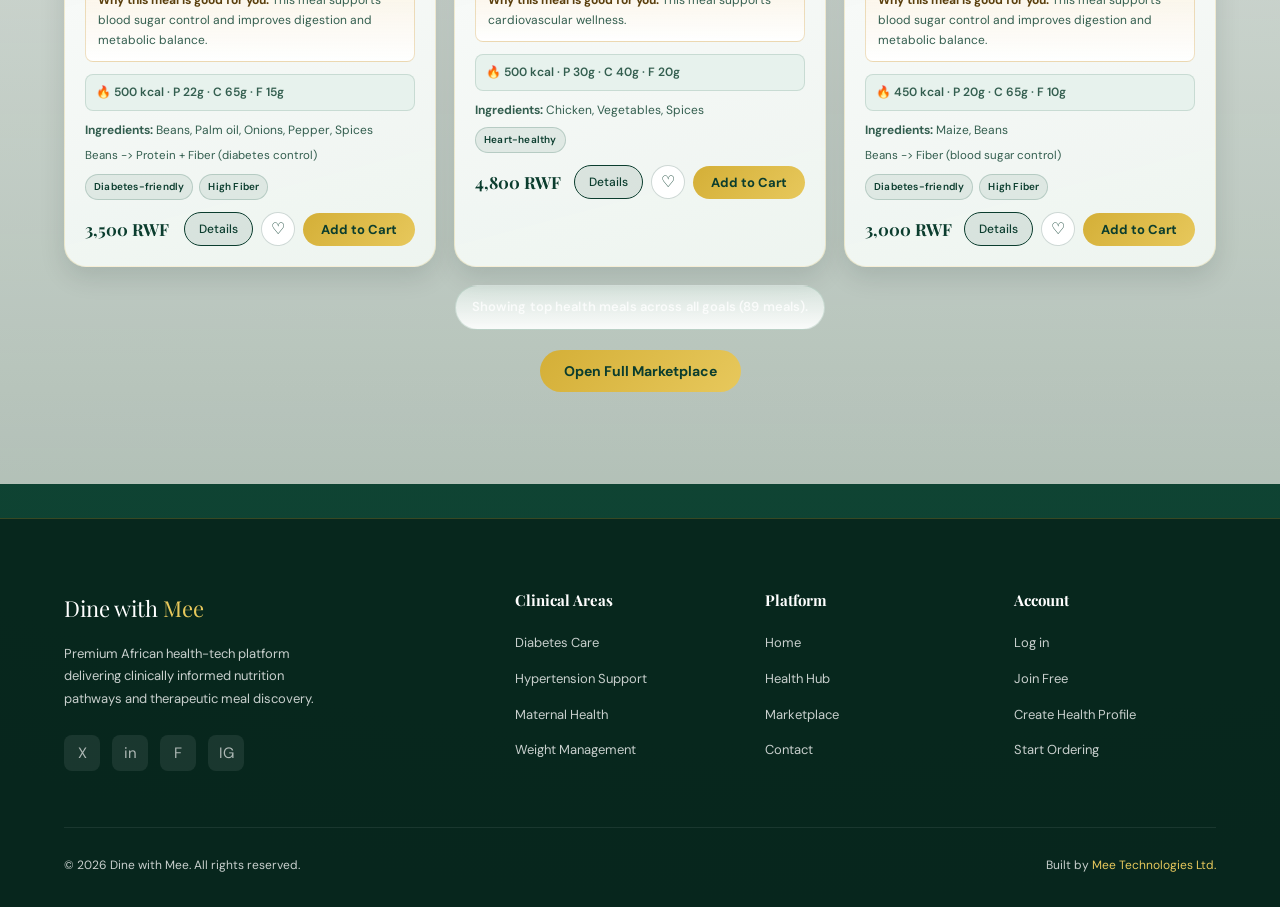
==== commit 45595eb4: "index" ====
--- a/index.html
+++ b/index.html
@@ -45,6 +45,7 @@
       <div class="hero-cta-row">
         <a href="#clinical-focus" class="btn-primary">Explore Clinical Programs</a>
         <a href="marketplace.html" class="btn-secondary">Browse Therapeutic Meals</a>
+        <a href="chef-partner.html" class="btn-secondary">Become a Chef Partner</a>
       </div>
     </div>
   </div>
--- a/styles.css
+++ b/styles.css
@@ -2089,8 +2089,6 @@
   gap: 12px;
 }
 
-.micro-item {}
-
 .micro-header {
   display: flex;
   align-items: center;
@@ -4903,4 +4901,267 @@
   }
 }
 
-
+/* ============ CHEF PARTNER PAGE ============ */
+.chef-partner-hero {
+  background:
+    linear-gradient(120deg, rgba(13,59,43,0.9), rgba(20,90,62,0.82)),
+    url('https://images.unsplash.com/photo-1556911220-bff31c812dba?auto=format&fit=crop&w=1800&q=80') center/cover no-repeat;
+}
+
+.chef-partner-hero::before {
+  background: linear-gradient(120deg, rgba(13,59,43,0.55), rgba(201,151,58,0.12));
+}
+
+.chef-hero-actions {
+  margin-top: 22px;
+  display: flex;
+  gap: 12px;
+  flex-wrap: wrap;
+}
+
+.chef-partner-intro {
+  background: linear-gradient(180deg, rgba(232,245,239,0.66) 0%, rgba(255,255,255,1) 100%);
+}
+
+.chef-partner-split {
+  display: grid;
+  grid-template-columns: 1.2fr 1fr;
+  gap: 22px;
+}
+
+.chef-partner-card {
+  background: var(--white);
+  border: 1px solid rgba(13,59,43,0.12);
+  border-radius: var(--radius-md);
+  padding: 26px;
+  box-shadow: var(--shadow-sm);
+}
+
+.chef-partner-card h3 {
+  color: var(--green-deep);
+  margin-bottom: 16px;
+  font-size: 1.35rem;
+}
+
+.chef-checklist {
+  display: grid;
+  gap: 12px;
+}
+
+.chef-checklist li {
+  position: relative;
+  padding-left: 20px;
+  color: var(--text-mid);
+  font-size: 14px;
+  line-height: 1.65;
+}
+
+.chef-checklist li::before {
+  content: '';
+  position: absolute;
+  left: 0;
+  top: 9px;
+  width: 7px;
+  height: 7px;
+  border-radius: 50%;
+  background: var(--green-light);
+}
+
+.chef-metrics-card {
+  background: linear-gradient(160deg, var(--green-deep), #0a2e21);
+  border-color: rgba(201,151,58,0.25);
+}
+
+.chef-metrics-card h3 {
+  color: var(--gold-light);
+}
+
+.chef-metrics-grid {
+  display: grid;
+  grid-template-columns: repeat(2, minmax(0, 1fr));
+  gap: 14px;
+}
+
+.chef-metric {
+  background: rgba(255,255,255,0.06);
+  border: 1px solid rgba(201,151,58,0.2);
+  border-radius: var(--radius-sm);
+  padding: 14px;
+}
+
+.chef-metric strong {
+  display: block;
+  color: var(--gold-light);
+  font-family: 'Playfair Display', serif;
+  font-size: 1.35rem;
+  margin-bottom: 4px;
+}
+
+.chef-metric span {
+  color: rgba(255,255,255,0.8);
+  font-size: 12px;
+  line-height: 1.4;
+}
+
+.chef-benefits-grid {
+  display: grid;
+  grid-template-columns: repeat(4, minmax(0, 1fr));
+  gap: 16px;
+}
+
+.chef-benefit-card {
+  background: var(--white);
+  border: 1px solid rgba(13,59,43,0.1);
+  border-radius: var(--radius-md);
+  padding: 22px;
+  box-shadow: var(--shadow-sm);
+}
+
+.chef-benefit-card h3 {
+  color: var(--green-deep);
+  margin-bottom: 8px;
+  font-size: 1.2rem;
+}
+
+.chef-benefit-card p {
+  color: var(--text-mid);
+  font-size: 14px;
+}
+
+.chef-process-section {
+  background: linear-gradient(180deg, rgba(251,243,227,0.45) 0%, rgba(255,255,255,1) 100%);
+}
+
+.chef-process-grid {
+  display: grid;
+  grid-template-columns: repeat(4, minmax(0, 1fr));
+  gap: 16px;
+}
+
+.chef-step-card {
+  position: relative;
+  background: var(--white);
+  border: 1px solid rgba(13,59,43,0.12);
+  border-radius: var(--radius-md);
+  padding: 22px;
+  box-shadow: var(--shadow-sm);
+}
+
+.chef-step-num {
+  display: inline-flex;
+  align-items: center;
+  justify-content: center;
+  width: 34px;
+  height: 34px;
+  border-radius: 50%;
+  background: rgba(201,151,58,0.2);
+  color: var(--green-deep);
+  font-weight: 700;
+  margin-bottom: 10px;
+}
+
+.chef-step-card h3 {
+  color: var(--green-deep);
+  margin-bottom: 6px;
+  font-size: 1.15rem;
+}
+
+.chef-step-card p {
+  color: var(--text-mid);
+  font-size: 14px;
+}
+
+.chef-application-grid {
+  align-items: stretch;
+}
+
+.chef-requirements-card {
+  background: linear-gradient(170deg, var(--green-deep), #0a2d20);
+}
+
+.chef-requirements-card h2,
+.chef-requirements-card p,
+.chef-requirements-card .chef-checklist li,
+.chef-requirements-card .chef-form-note,
+.chef-requirements-card .chef-form-note a {
+  color: rgba(255,255,255,0.9);
+}
+
+.chef-requirements-card .section-tag {
+  color: var(--gold-light);
+}
+
+.chef-form-card {
+  border: 1px solid rgba(13,59,43,0.12);
+}
+
+.chef-checkbox-grid {
+  display: grid;
+  grid-template-columns: repeat(2, minmax(0, 1fr));
+  gap: 10px;
+}
+
+.chef-checkbox-chip {
+  display: flex;
+  align-items: flex-start;
+  gap: 10px;
+  background: var(--off-white);
+  border: 1px solid rgba(13,59,43,0.14);
+  border-radius: var(--radius-sm);
+  padding: 10px 12px;
+  font-size: 13px;
+  color: var(--text-mid);
+  line-height: 1.45;
+}
+
+.chef-checkbox-chip input {
+  margin-top: 3px;
+  accent-color: var(--green-mid);
+}
+
+.chef-consent .chef-checkbox-chip {
+  background: var(--green-pale);
+}
+
+.chef-form-note {
+  margin-top: 14px;
+  color: var(--text-mid);
+  font-size: 13px;
+}
+
+.contact-partner-cta {
+  margin: 20px 0 6px;
+}
+
+@media (max-width: 1100px) {
+  .chef-benefits-grid,
+  .chef-process-grid {
+    grid-template-columns: repeat(2, minmax(0, 1fr));
+  }
+}
+
+@media (max-width: 900px) {
+  .chef-partner-split {
+    grid-template-columns: 1fr;
+  }
+
+  .chef-metrics-grid {
+    grid-template-columns: 1fr 1fr;
+  }
+}
+
+@media (max-width: 768px) {
+  .chef-hero-actions {
+    flex-direction: column;
+    align-items: flex-start;
+  }
+
+  .chef-benefits-grid,
+  .chef-process-grid,
+  .chef-checkbox-grid,
+  .chef-metrics-grid {
+    grid-template-columns: 1fr;
+  }
+}
+
+
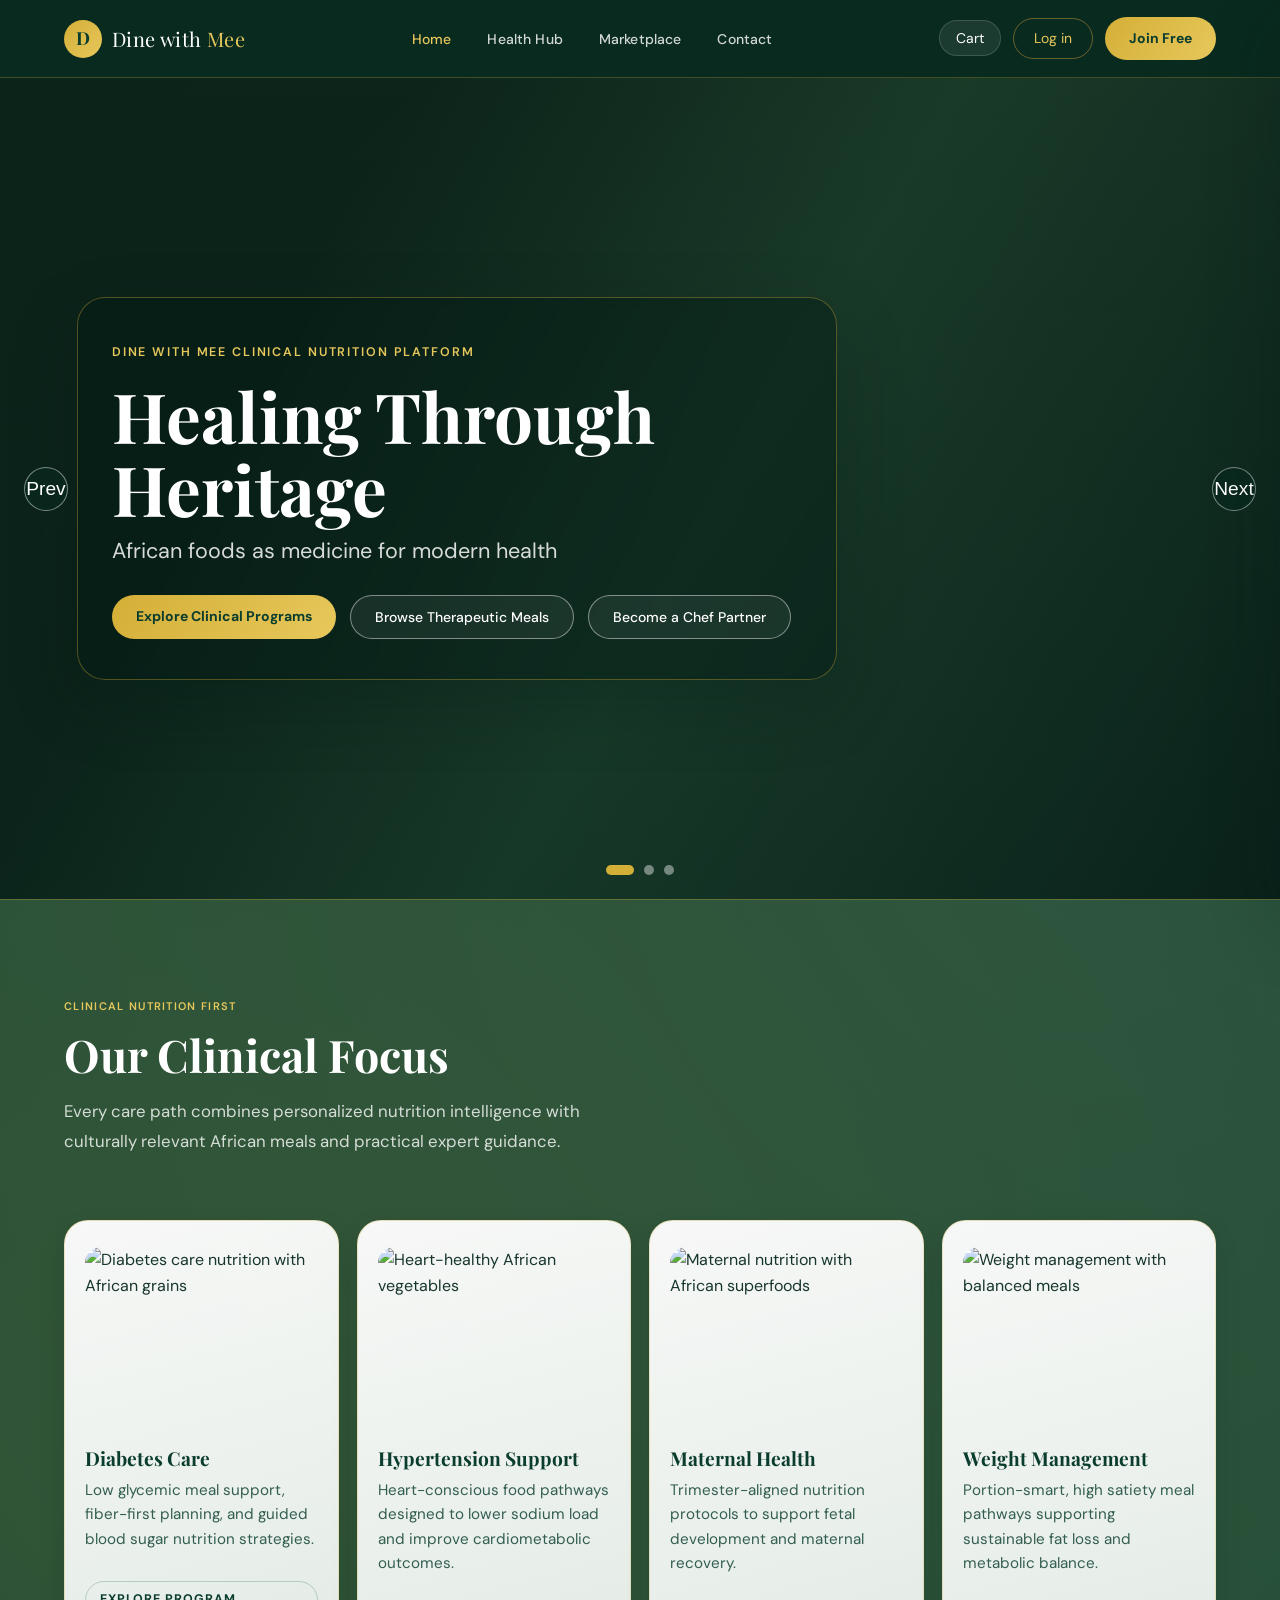
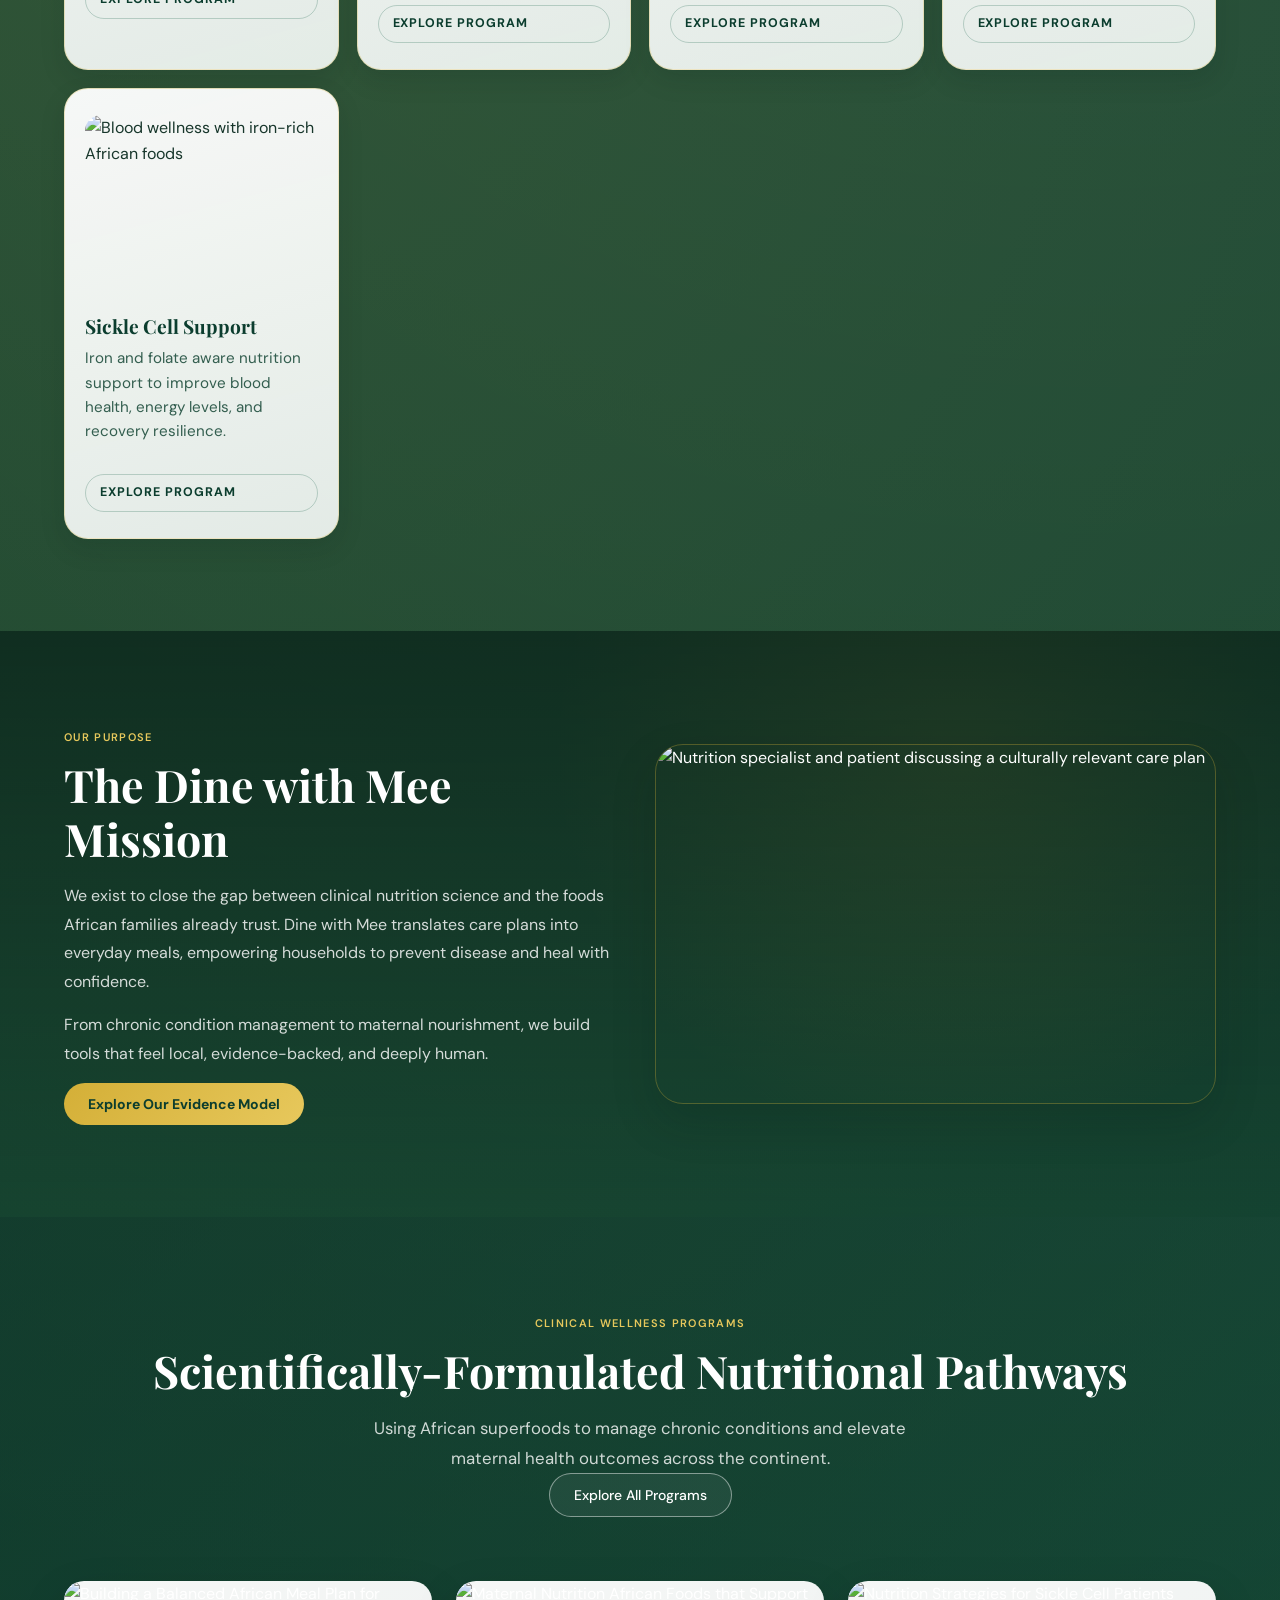
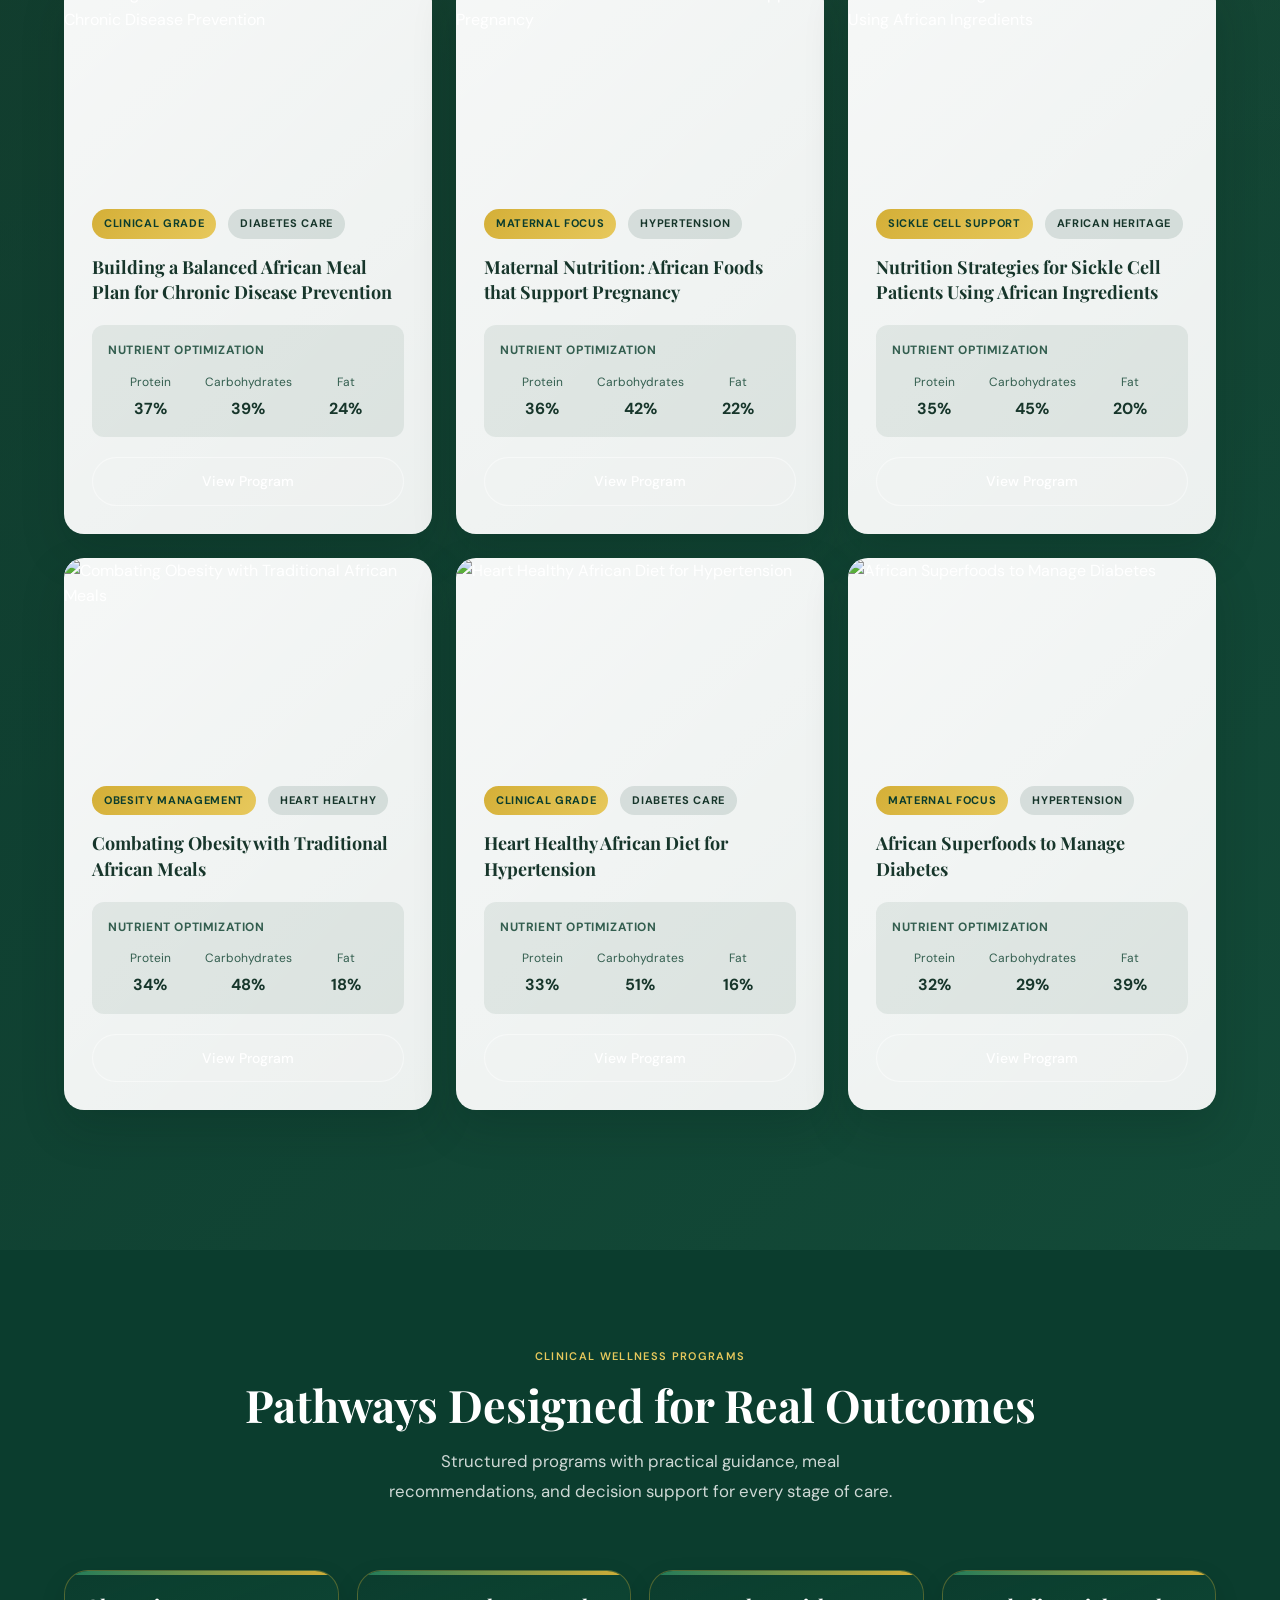
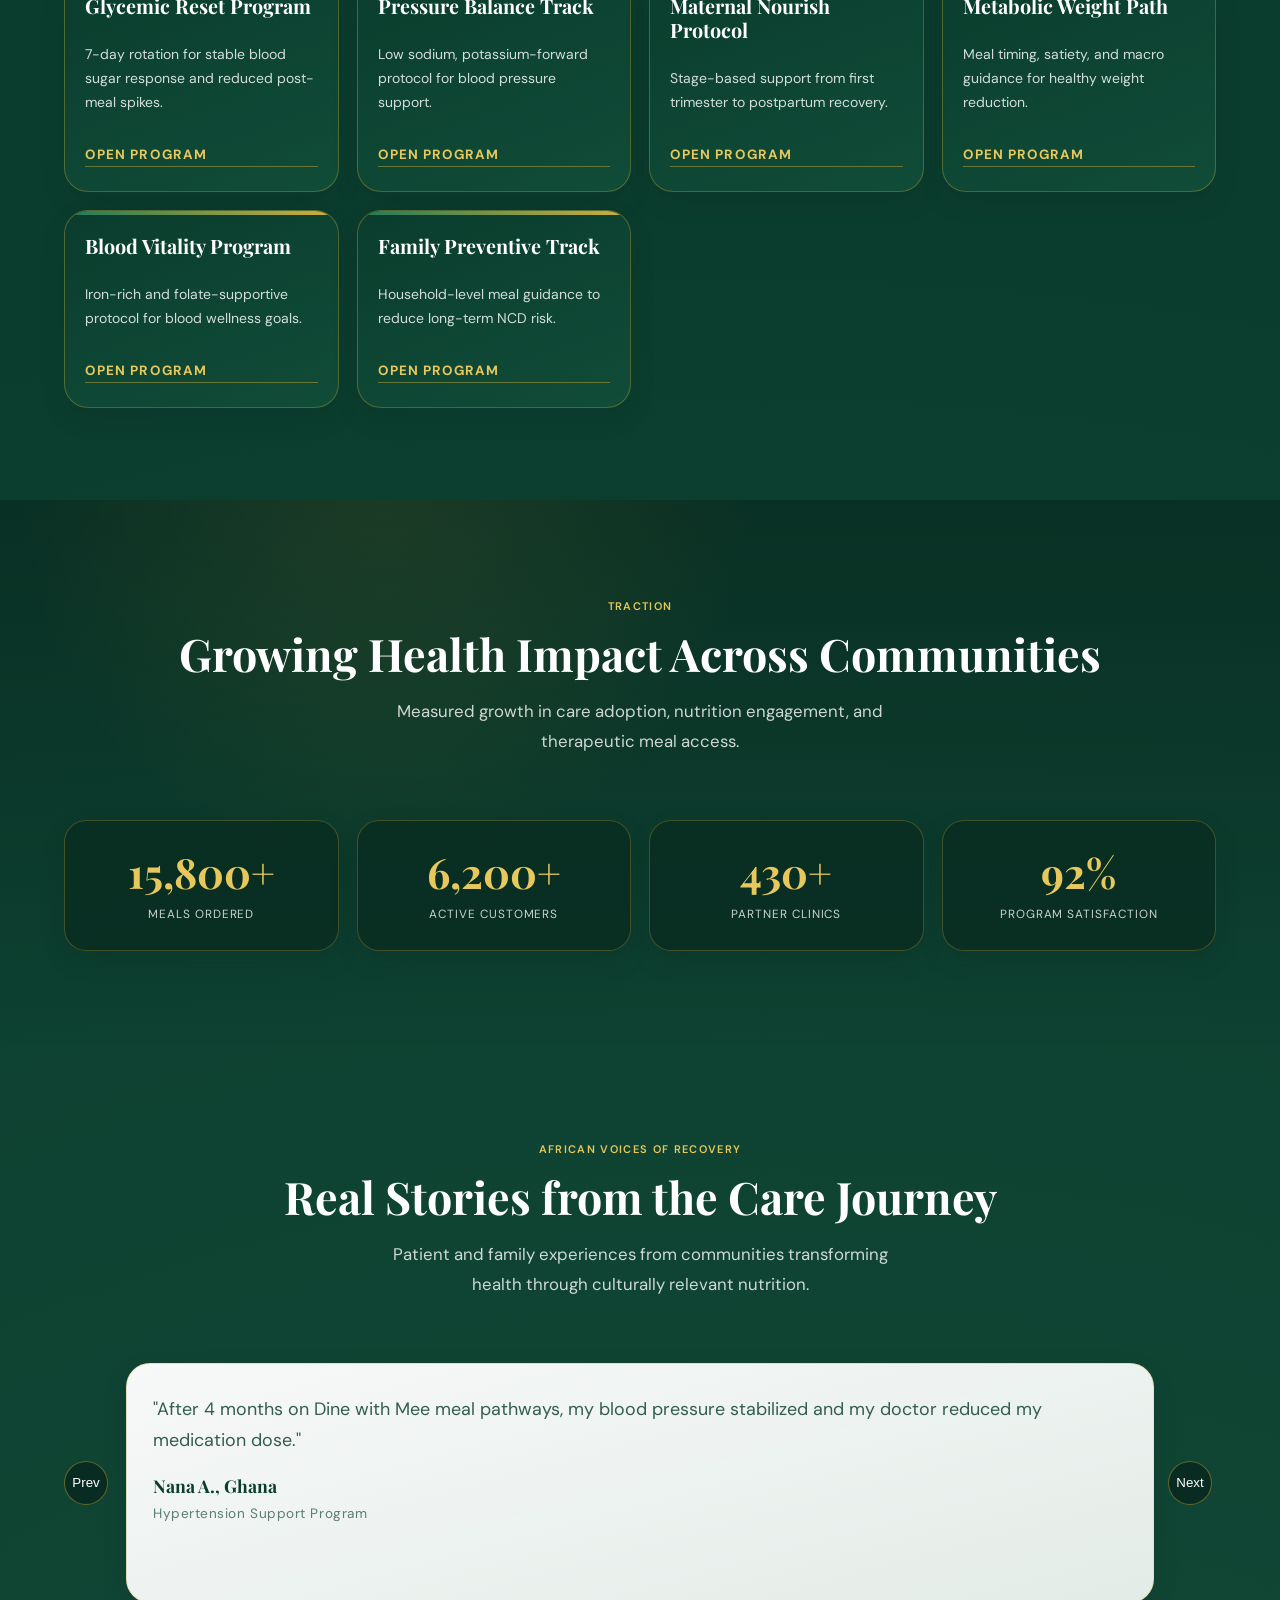
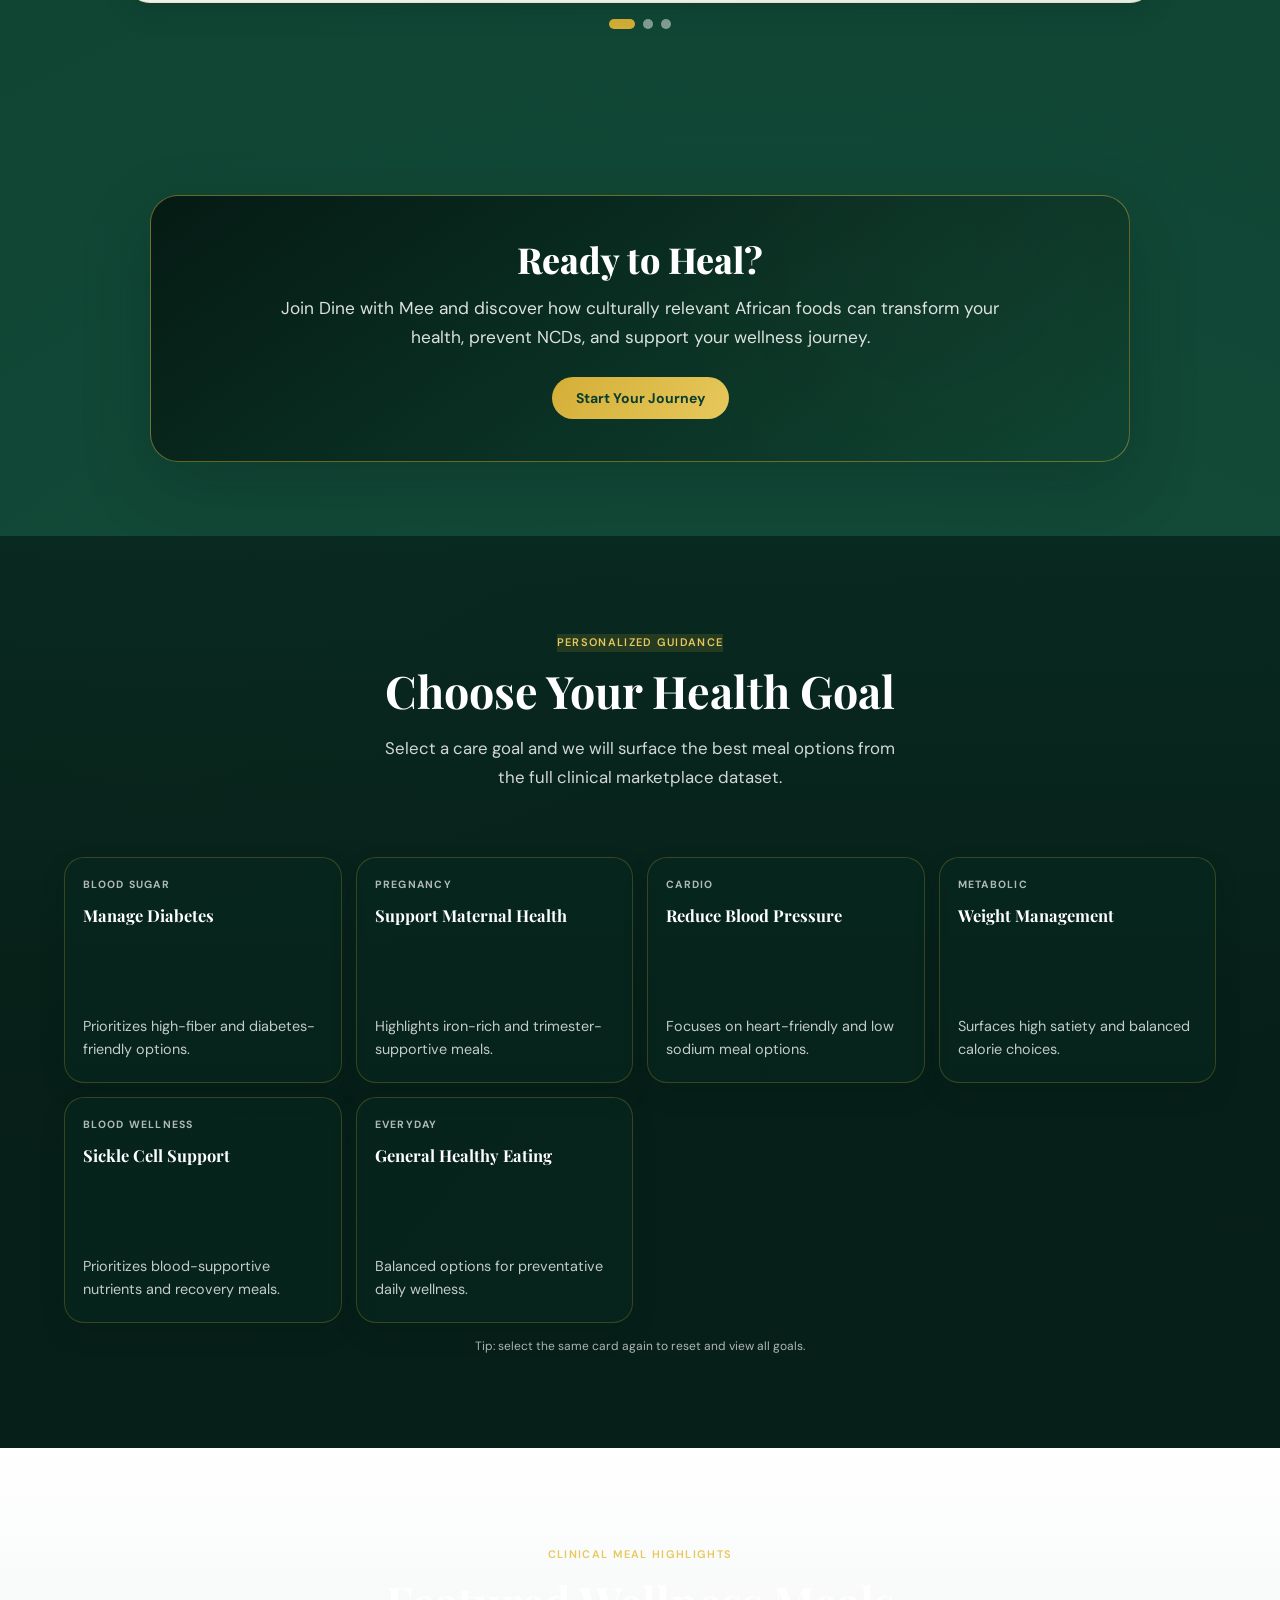
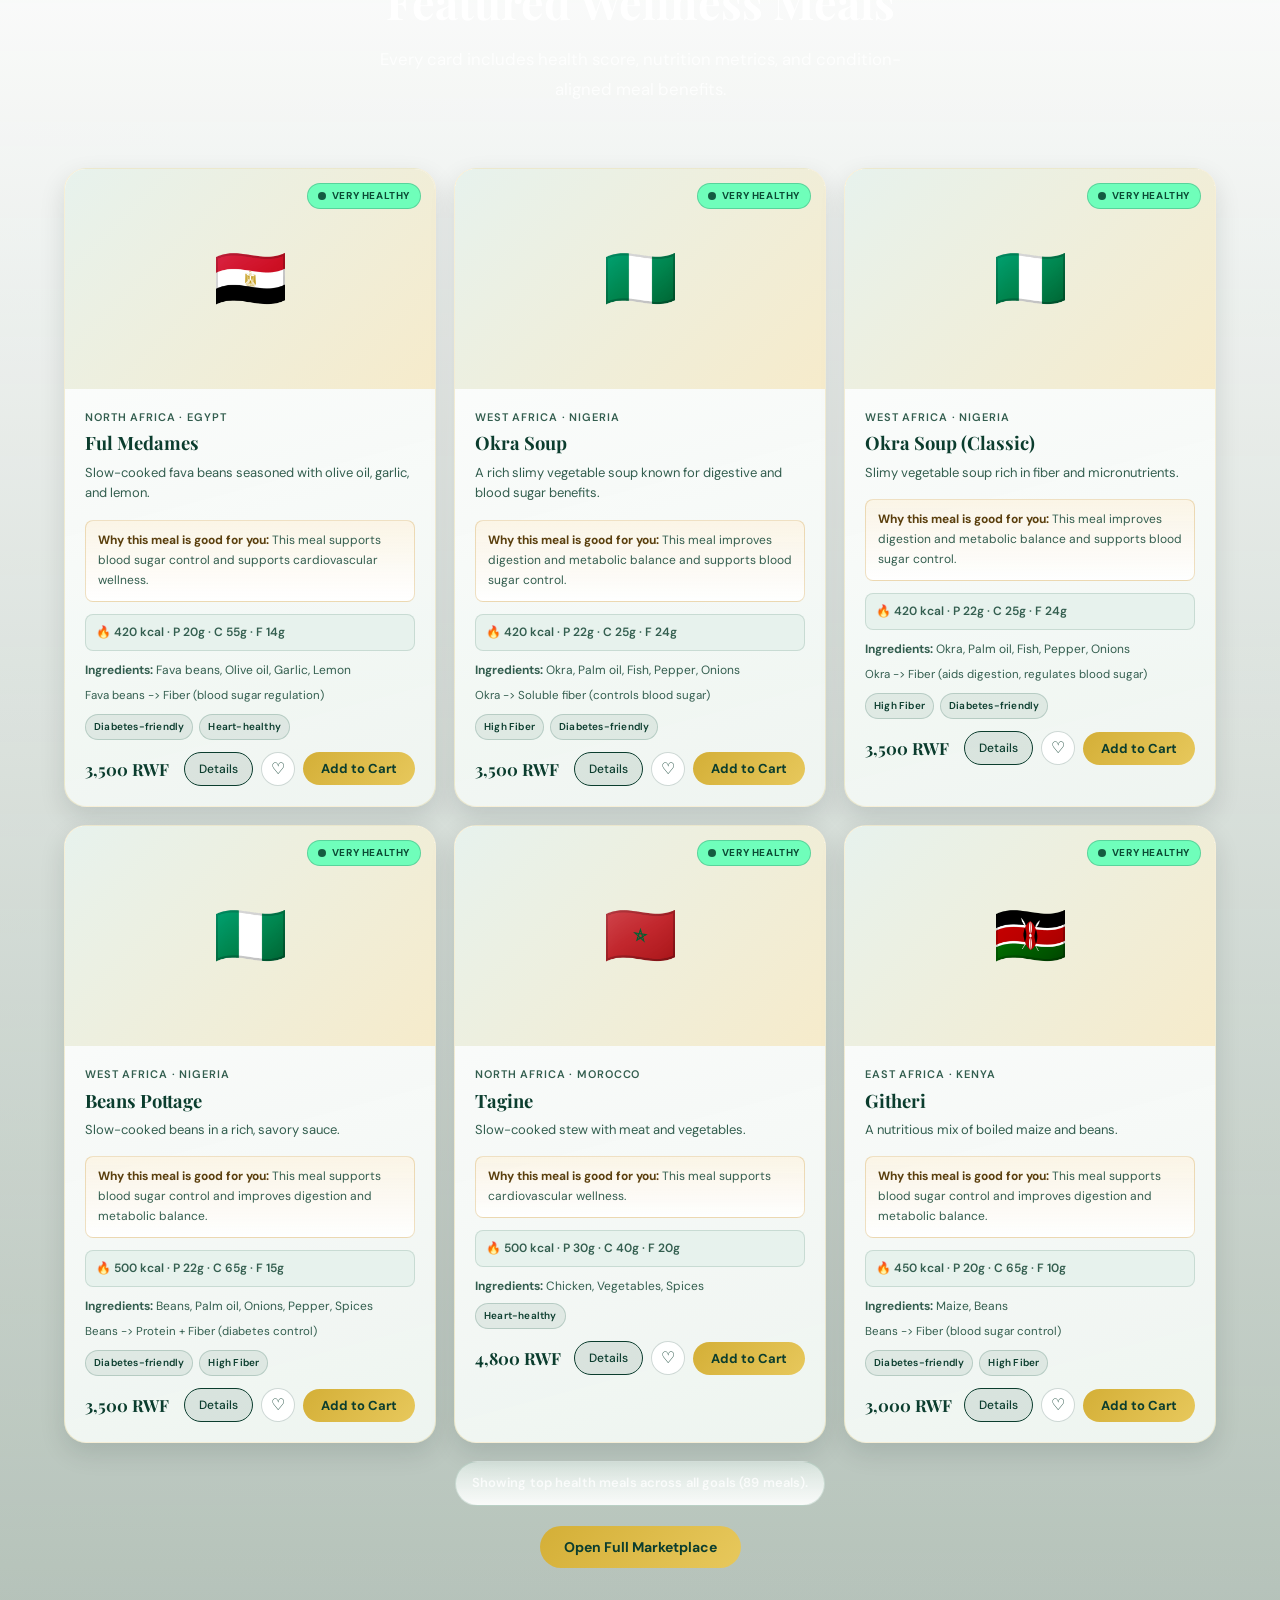
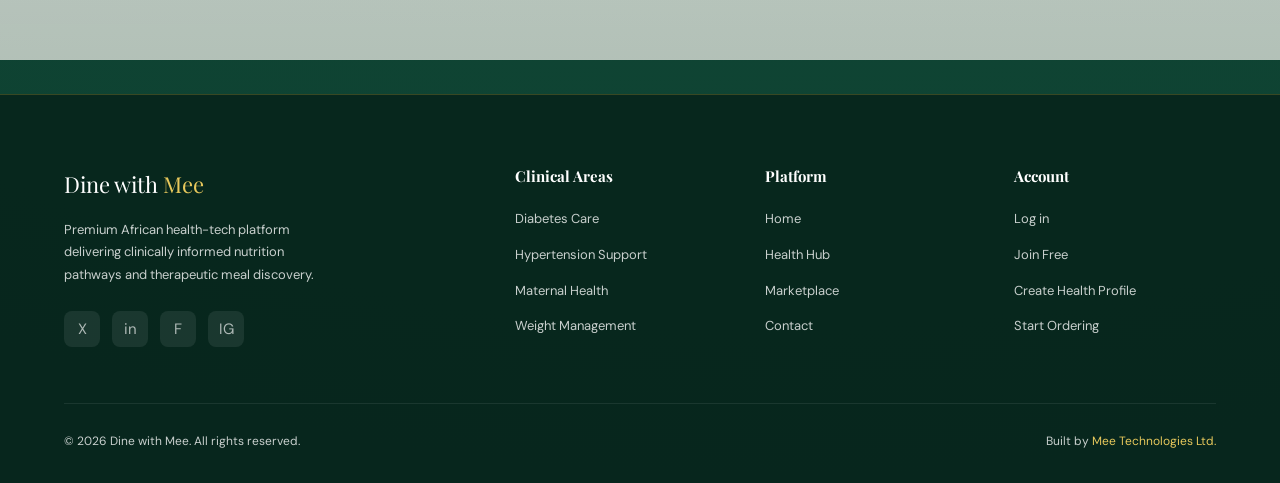
==== commit 96eba0de: "index" ====
--- a/index.html
+++ b/index.html
@@ -76,8 +76,8 @@
     </div>
   </div>
 
-  <button class="hero-control prev" type="button" data-hero-prev aria-label="Previous slide">&#10094;</button>
-  <button class="hero-control next" type="button" data-hero-next aria-label="Next slide">&#10095;</button>
+  <button class="hero-control prev" type="button" data-hero-prev aria-label="Previous slide">Prev</button>
+  <button class="hero-control next" type="button" data-hero-next aria-label="Next slide">Next</button>
 
   <div class="hero-dots" role="tablist" aria-label="Hero slide controls">
     <button class="hero-dot active" type="button" data-hero-dot="0" aria-label="Slide 1"></button>
@@ -96,7 +96,6 @@
   <div class="clinical-focus-grid">
     <article class="clinical-card health-card">
       <img src="https://www.azpcps.com/wp-content/uploads/2024/01/Diet-for-Diabetes-Management.jpg" alt="Diabetes care nutrition with African grains" loading="lazy" class="clinical-card-image" />
-      <div class="clinical-icon">&#129656;</div>
       <h3>Diabetes Care</h3>
       <p>Low glycemic meal support, fiber-first planning, and guided blood sugar nutrition strategies.</p>
       <a href="health.html#diabetes" class="clinical-link">Explore Program</a>
@@ -104,7 +103,6 @@
 
     <article class="clinical-card health-card">
       <img src="https://images.unsplash.com/photo-1512621776951-a57141f2eefd?auto=format&fit=crop&w=600&h=300&q=80" alt="Heart-healthy African vegetables" loading="lazy" class="clinical-card-image" />
-      <div class="clinical-icon">&#10084;</div>
       <h3>Hypertension Support</h3>
       <p>Heart-conscious food pathways designed to lower sodium load and improve cardiometabolic outcomes.</p>
       <a href="health.html#hypertension" class="clinical-link">Explore Program</a>
@@ -112,7 +110,6 @@
 
     <article class="clinical-card health-card">
       <img src="https://images.unsplash.com/photo-1547592180-85f173990554?auto=format&fit=crop&w=600&h=300&q=80" alt="Maternal nutrition with African superfoods" loading="lazy" class="clinical-card-image" />
-      <div class="clinical-icon">&#129328;</div>
       <h3>Maternal Health</h3>
       <p>Trimester-aligned nutrition protocols to support fetal development and maternal recovery.</p>
       <a href="health.html#maternal-care-pathway" class="clinical-link">Explore Program</a>
@@ -120,7 +117,6 @@
 
     <article class="clinical-card health-card">
       <img src="https://www.heart.org/-/media/AHA/H4GM/Article-Images/Lose-Weight-and-Keep-It-Off.jpg?sc_lang=en" alt="Weight management with balanced meals" loading="lazy" class="clinical-card-image" />
-      <div class="clinical-icon">&#9878;</div>
       <h3>Weight Management</h3>
       <p>Portion-smart, high satiety meal pathways supporting sustainable fat loss and metabolic balance.</p>
       <a href="health.html#obesity" class="clinical-link">Explore Program</a>
@@ -128,7 +124,6 @@
 
     <article class="clinical-card health-card">
       <img src="https://images.unsplash.com/photo-1498837167922-ddd27525d352?auto=format&fit=crop&w=600&h=300&q=80" alt="Blood wellness with iron-rich African foods" loading="lazy" class="clinical-card-image" />
-      <div class="clinical-icon">&#128137;</div>
       <h3>Sickle Cell Support</h3>
       <p>Iron and folate aware nutrition support to improve blood health, energy levels, and recovery resilience.</p>
       <a href="health.html#sickle-cell" class="clinical-link">Explore Program</a>
@@ -333,24 +328,6 @@
     </article>
   </div>
 
-  <div class="wellness-stats">
-    <div class="stat-item">
-      <strong>0k+</strong>
-      <span>Patients Managed</span>
-    </div>
-    <div class="stat-item">
-      <strong>0%</strong>
-      <span>Clinical Accuracy</span>
-    </div>
-    <div class="stat-item">
-      <strong>0+</strong>
-      <span>Research Citations</span>
-    </div>
-    <div class="stat-item">
-      <strong>0%</strong>
-      <span>Maternal Success</span>
-    </div>
-  </div>
 </section>
 
 <section class="section programs-section" id="clinical-programs">
@@ -434,7 +411,7 @@
   </div>
 
   <div class="recovery-carousel" data-recovery-carousel>
-    <button class="recovery-control prev" type="button" data-recovery-prev aria-label="Previous testimonial">&#10094;</button>
+    <button class="recovery-control prev" type="button" data-recovery-prev aria-label="Previous testimonial">Prev</button>
 
     <div class="recovery-track">
       <article class="recovery-slide active">
@@ -456,7 +433,7 @@
       </article>
     </div>
 
-    <button class="recovery-control next" type="button" data-recovery-next aria-label="Next testimonial">&#10095;</button>
+    <button class="recovery-control next" type="button" data-recovery-next aria-label="Next testimonial">Next</button>
   </div>
 
   <div class="recovery-dots" role="tablist" aria-label="Recovery testimonials">
@@ -468,9 +445,9 @@
 
 <section class="section ready-cta" id="ready-to-heal">
   <div class="ready-cta-box">
-    <span class="section-tag">Ready to Heal?</span>
-    <h2>Join Dine with Mee and discover how culturally relevant African foods can transform your health, prevent NCDs, and support your wellness journey.</h2>
-    <a href="signup.html" class="btn-primary">Start Your Journey &#8594;</a>
+    <h2>Ready to Heal?</h2>
+    <p>Join Dine with Mee and discover how culturally relevant African foods can transform your health, prevent NCDs, and support your wellness journey.</p>
+    <a href="signup.html" class="btn-primary">Start Your Journey</a>
   </div>
 </section>
 
@@ -483,42 +460,36 @@
 
   <div class="goal-grid" id="goal-selector">
     <button class="goal-card" data-goal="diabetes" type="button">
-      <span class="goal-icon" aria-hidden="true">&#128167;</span>
       <span class="goal-kicker">Blood Sugar</span>
       <h4>Manage Diabetes</h4>
       <p>Prioritizes high-fiber and diabetes-friendly options.</p>
     </button>
 
     <button class="goal-card" data-goal="maternal" type="button">
-      <span class="goal-icon" aria-hidden="true">&#129328;</span>
       <span class="goal-kicker">Pregnancy</span>
       <h4>Support Maternal Health</h4>
       <p>Highlights iron-rich and trimester-supportive meals.</p>
     </button>
 
     <button class="goal-card" data-goal="hbp" type="button">
-      <span class="goal-icon" aria-hidden="true">&#10084;</span>
       <span class="goal-kicker">Cardio</span>
       <h4>Reduce Blood Pressure</h4>
       <p>Focuses on heart-friendly and low sodium meal options.</p>
     </button>
 
     <button class="goal-card" data-goal="weight" type="button">
-      <span class="goal-icon" aria-hidden="true">&#9878;</span>
       <span class="goal-kicker">Metabolic</span>
       <h4>Weight Management</h4>
       <p>Surfaces high satiety and balanced calorie choices.</p>
     </button>
 
     <button class="goal-card" data-goal="sickle" type="button">
-      <span class="goal-icon" aria-hidden="true">&#128137;</span>
       <span class="goal-kicker">Blood Wellness</span>
       <h4>Sickle Cell Support</h4>
       <p>Prioritizes blood-supportive nutrients and recovery meals.</p>
     </button>
 
     <button class="goal-card" data-goal="general" type="button">
-      <span class="goal-icon" aria-hidden="true">&#127793;</span>
       <span class="goal-kicker">Everyday</span>
       <h4>General Healthy Eating</h4>
       <p>Balanced options for preventative daily wellness.</p>
@@ -601,7 +572,6 @@
   </div>
   <div class="cart-items" id="cart-items">
     <div class="cart-empty">
-      <span class="emoji">Meal</span>
       Your cart is empty.<br />Explore our marketplace!
     </div>
   </div>
--- a/styles.css
+++ b/styles.css
@@ -2293,8 +2293,8 @@
 /* ============ HEALTH HOMEPAGE LAYOUT ============ */
 .health-goals-section {
   background:
-    linear-gradient(180deg, rgba(232,245,239,0.62) 0%, rgba(255,255,255,0.98) 55%),
-    radial-gradient(circle at 12% 20%, rgba(201,151,58,0.12) 0%, transparent 30%);
+    linear-gradient(180deg, rgba(8,40,31,0.96) 0%, rgba(6,30,23,0.98) 58%),
+    radial-gradient(circle at 12% 20%, rgba(201,151,58,0.16) 0%, transparent 34%);
 }
 
 .goal-grid {
@@ -3707,9 +3707,18 @@
 .ready-cta-box h2 {
   color: var(--white);
   font-size: clamp(1.6rem, 2.8vw, 2.3rem);
-  line-height: 1.45;
-  margin: 12px auto 24px;
-  max-width: 28ch;
+  line-height: 1.22;
+  margin: 0 auto 12px;
+  max-width: 22ch;
+  font-weight: 800;
+}
+
+.ready-cta-box p {
+  color: rgba(255, 255, 255, 0.86);
+  font-size: clamp(0.95rem, 1.8vw, 1.08rem);
+  line-height: 1.72;
+  margin: 0 auto 24px;
+  max-width: 64ch;
 }
 
 .mini-ready {
@@ -3725,6 +3734,20 @@
 .contact-section,
 .maternal-timeline-section {
   position: relative;
+}
+
+.health-goals-section .section-tag {
+  color: var(--gold-light);
+  background: rgba(212, 175, 55, 0.14);
+  border-color: rgba(212, 175, 55, 0.34);
+}
+
+.health-goals-section .section-header h2 {
+  color: var(--white);
+}
+
+.health-goals-section .section-header p {
+  color: rgba(255, 255, 255, 0.82);
 }
 
 .goal-grid {
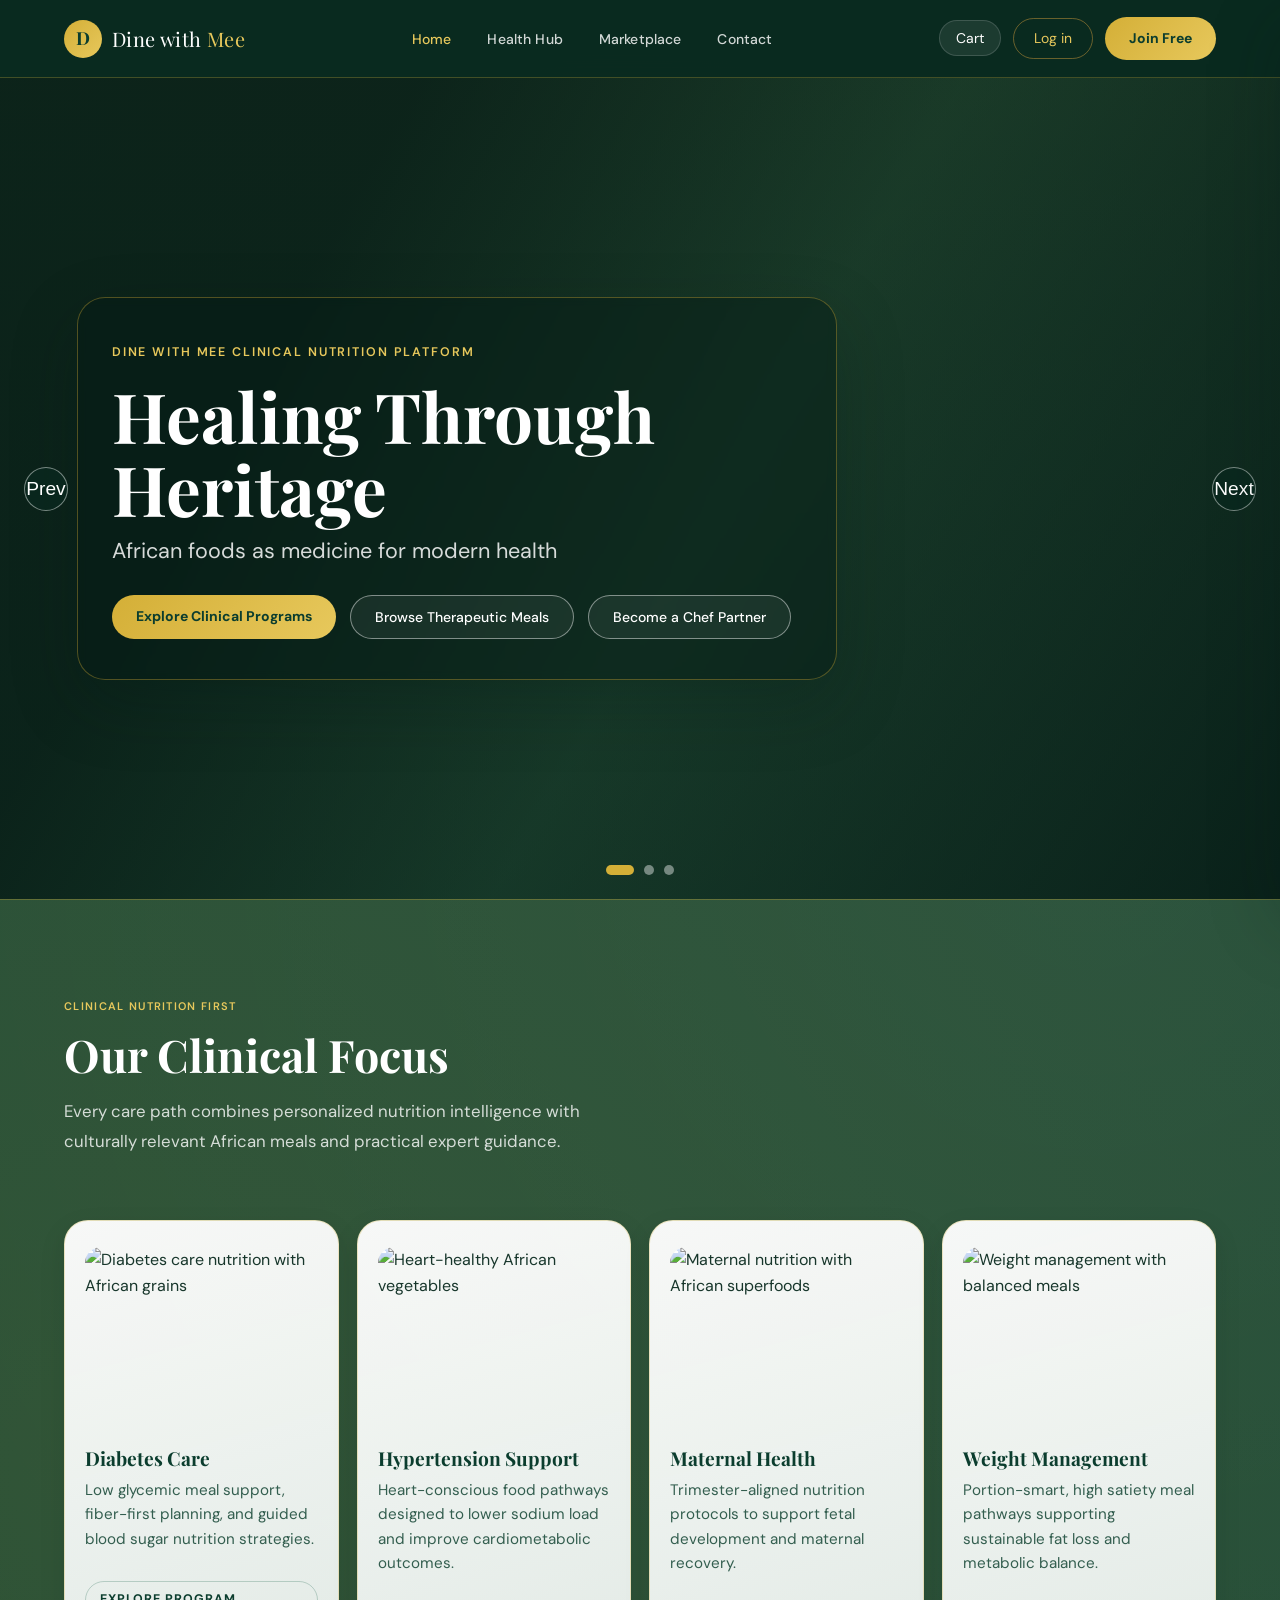
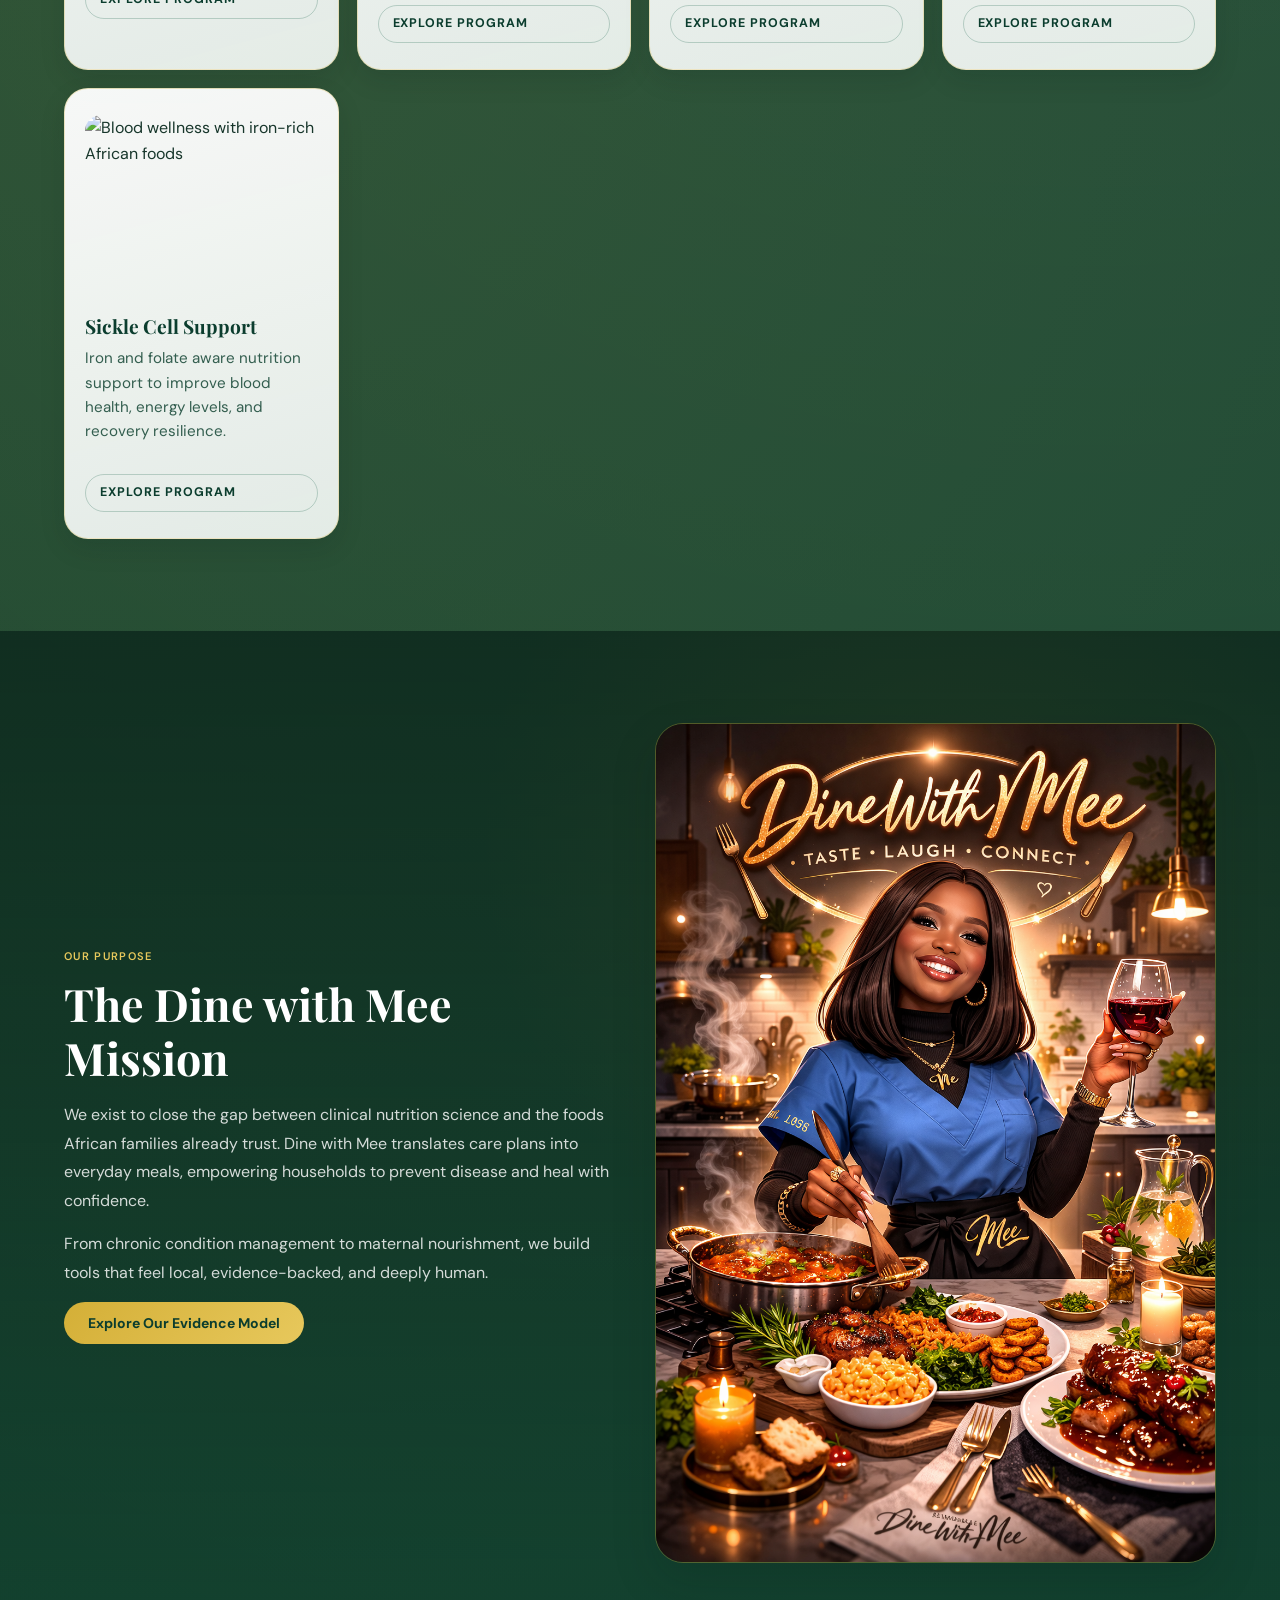
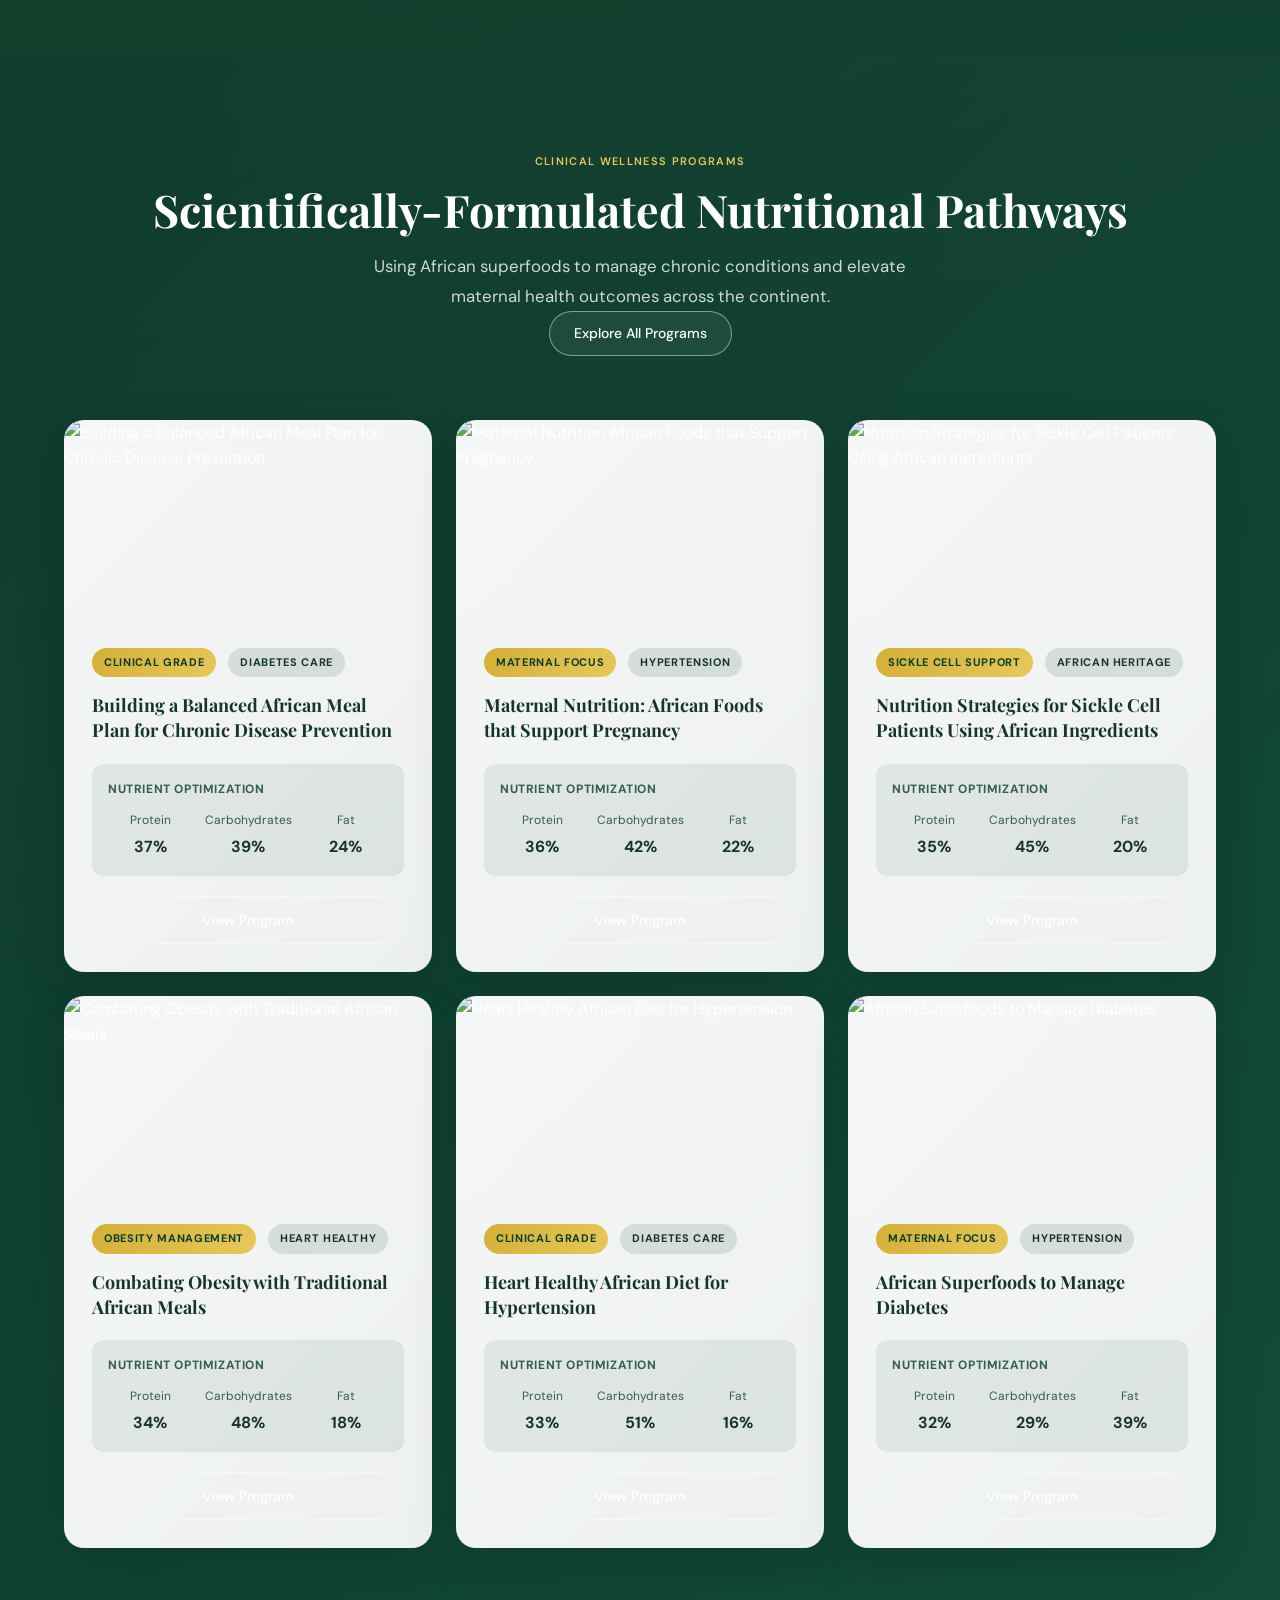
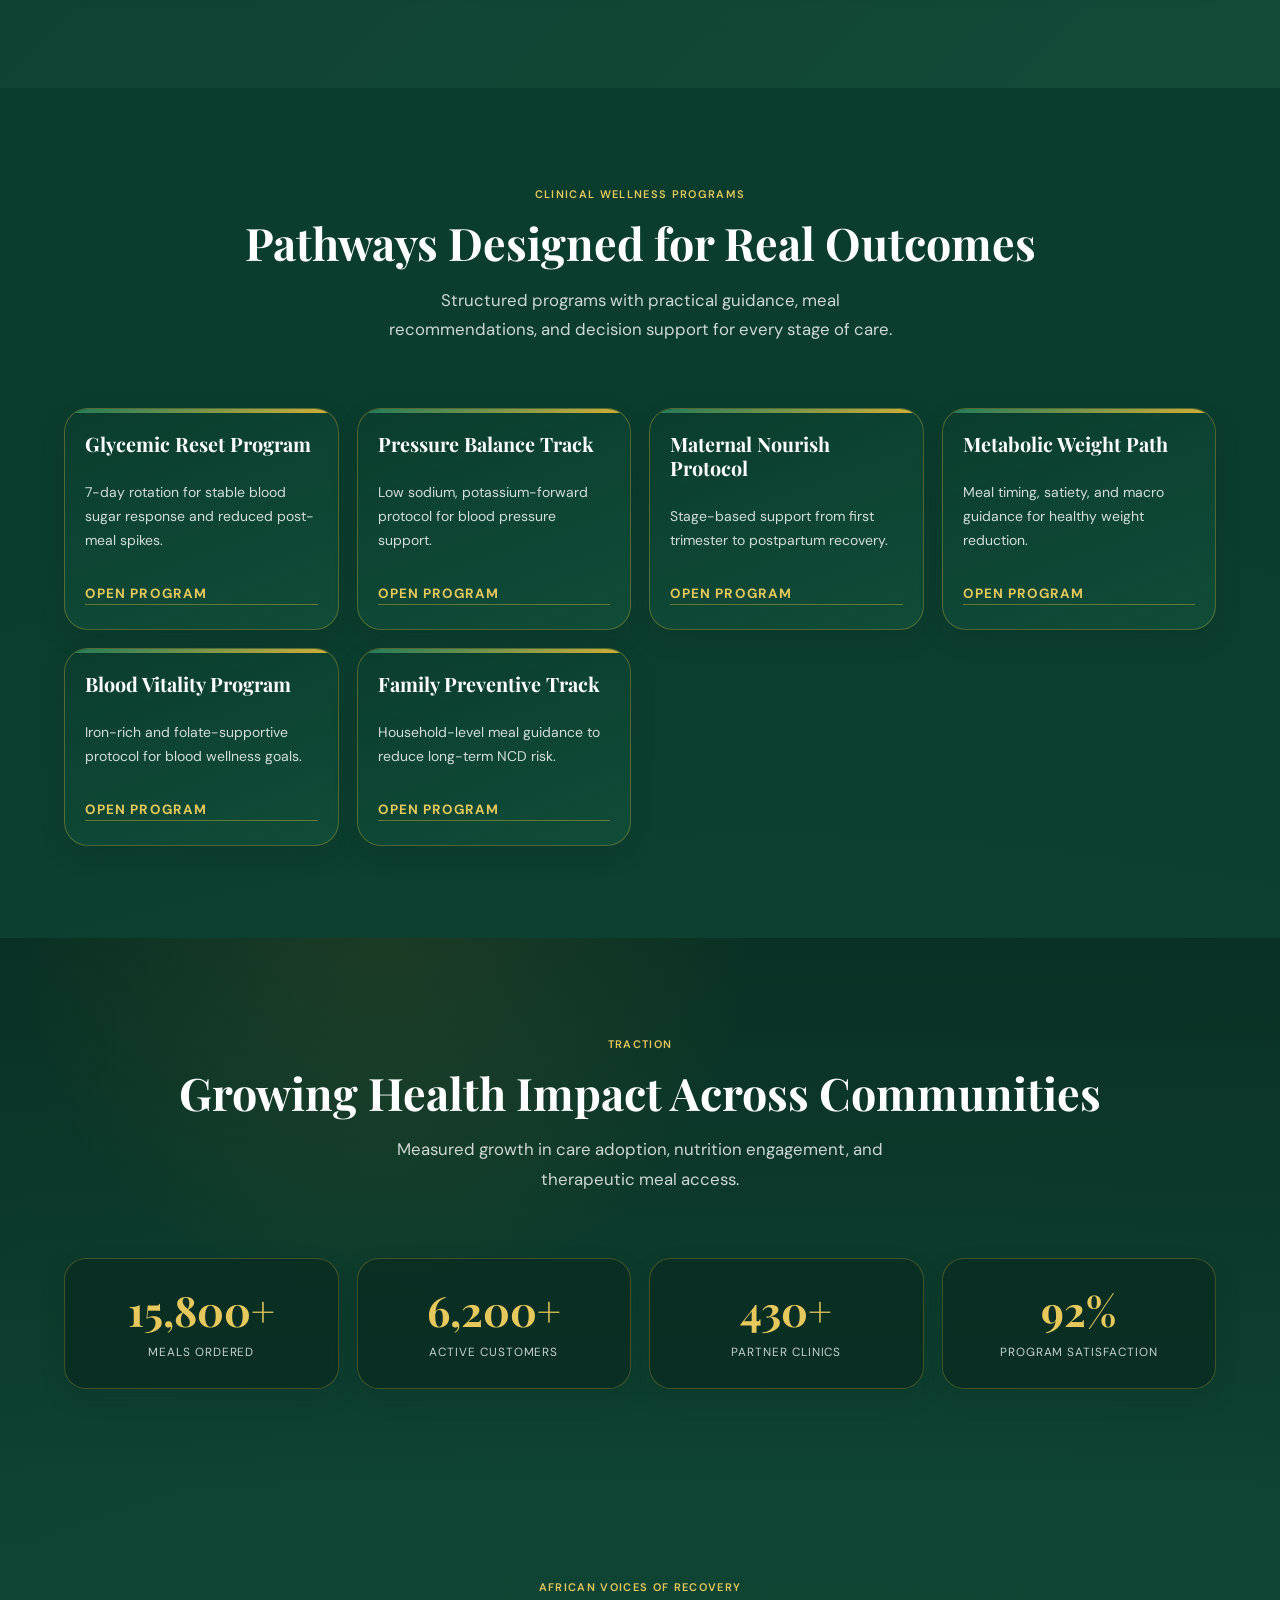
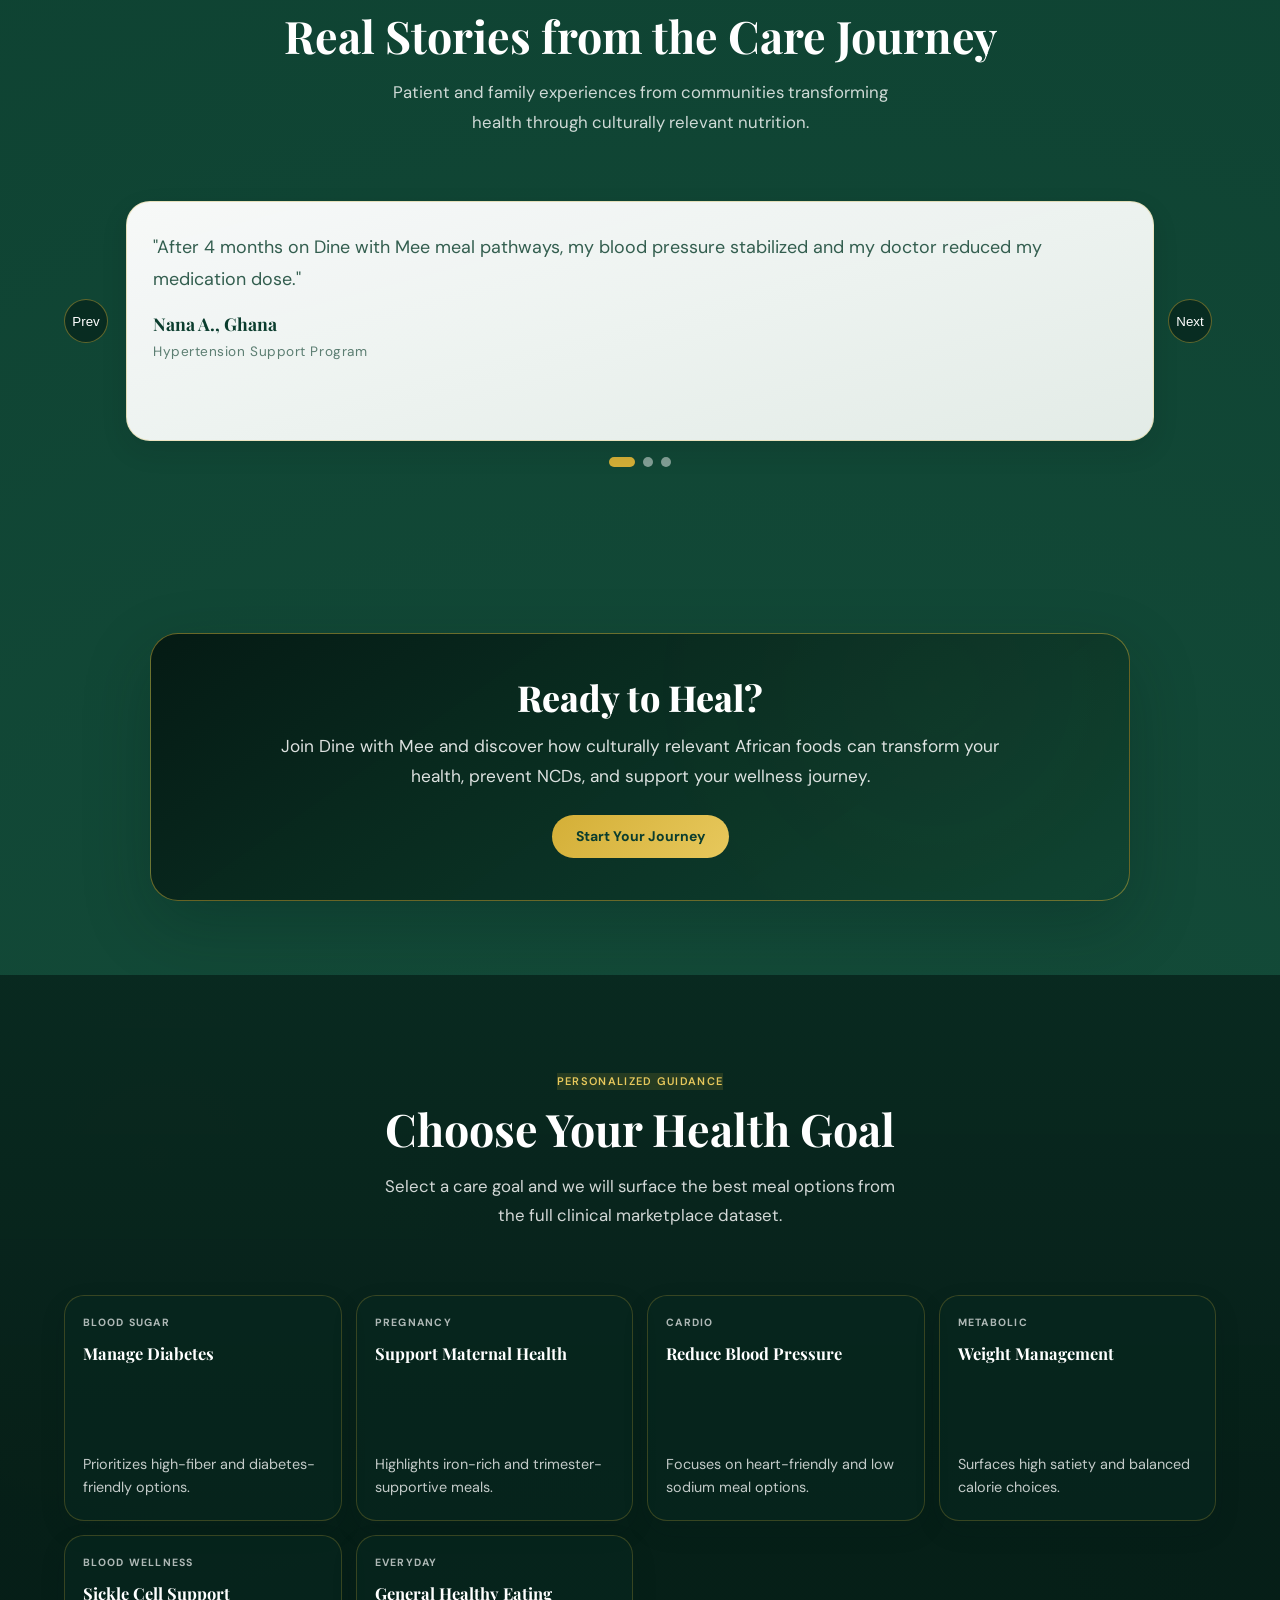
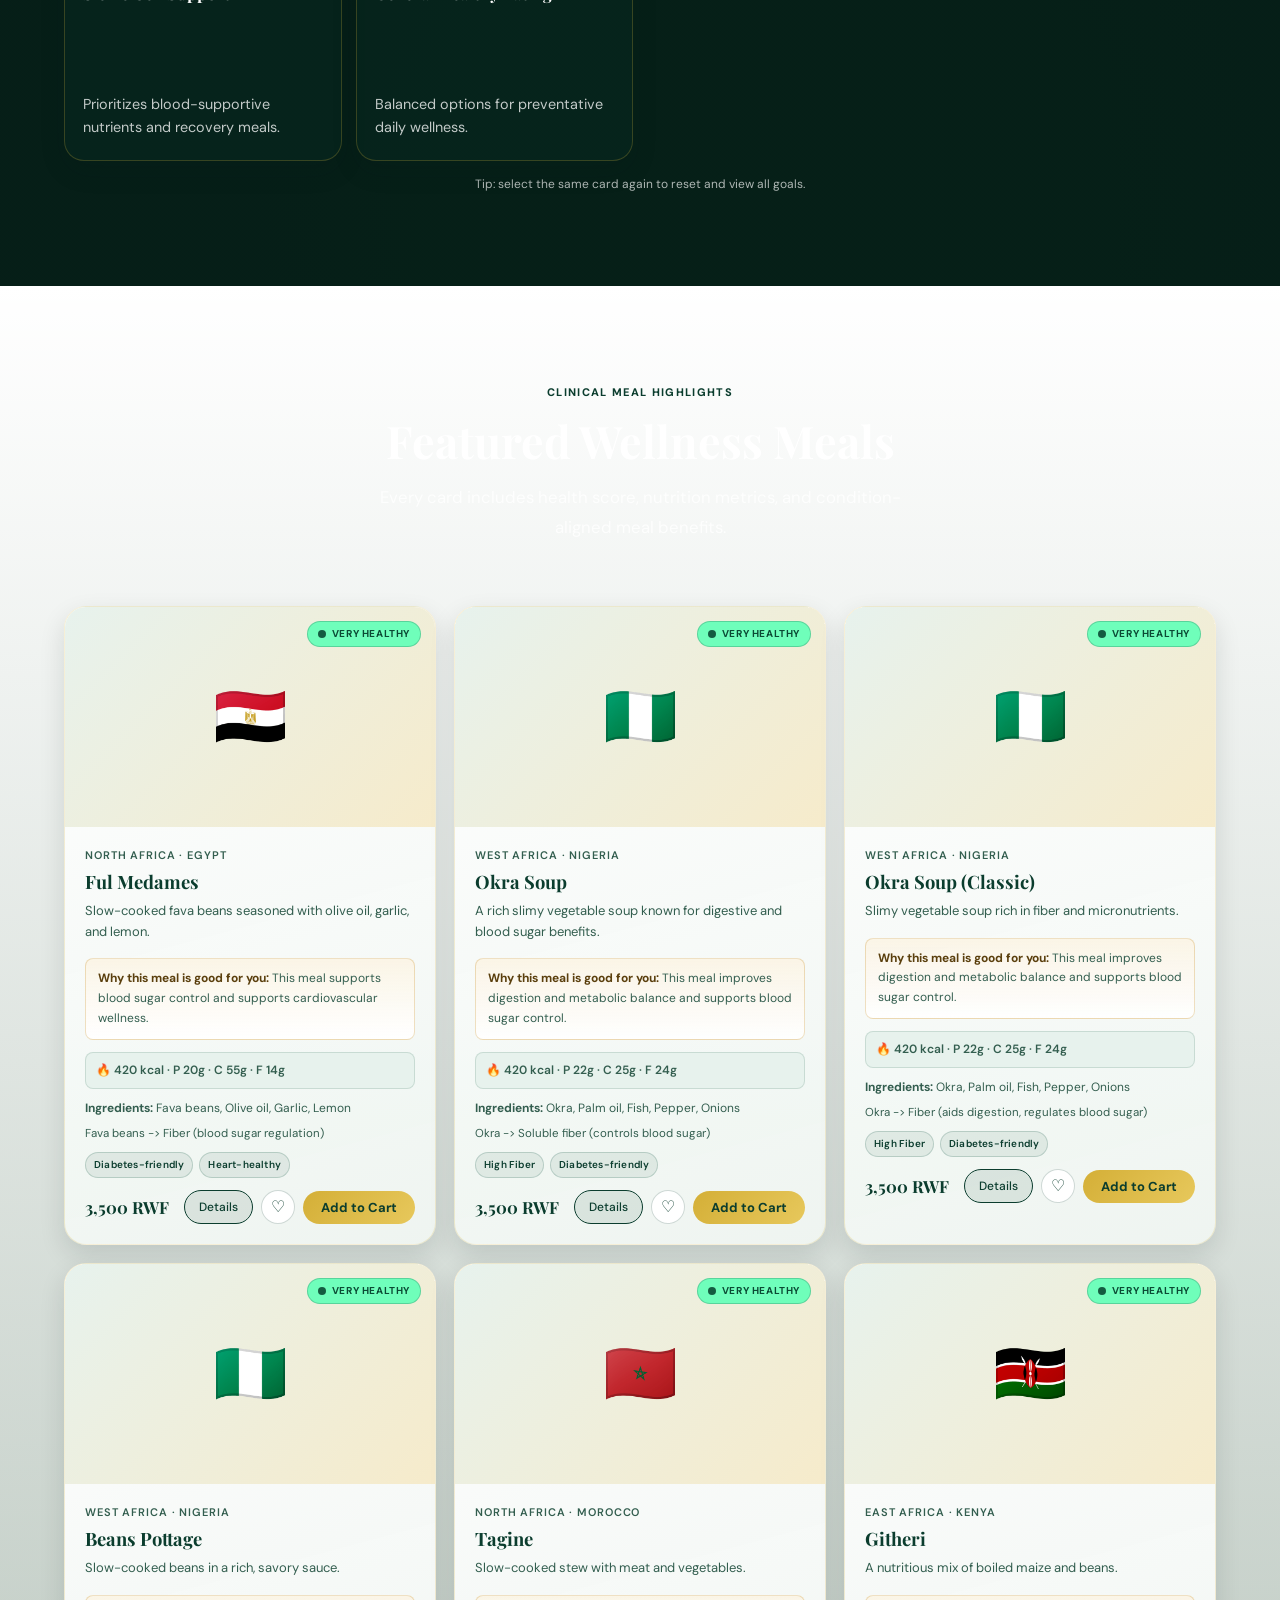
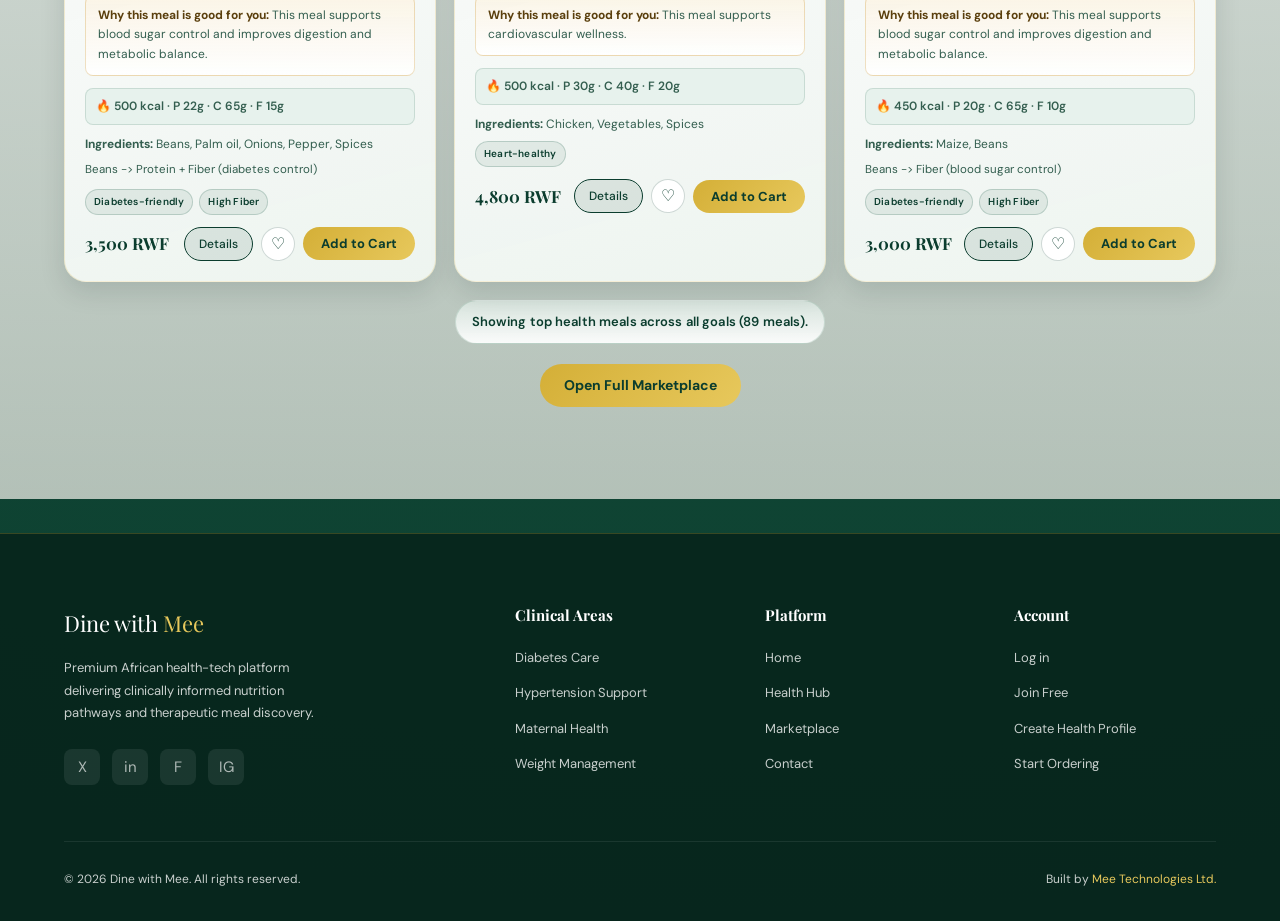
==== commit 464c4a90: "index" ====
--- a/index.html
+++ b/index.html
@@ -141,7 +141,7 @@
       <a href="health.html#nutrition-research" class="btn-primary">Explore Our Evidence Model</a>
     </div>
     <div class="purpose-media">
-      <img src="https://images.unsplash.com/photo-1547592180-85f173990554?auto=format&fit=crop&w=1200&q=80" alt="Nutrition specialist and patient discussing a culturally relevant care plan" loading="lazy" />
+      <img src="images/Cooking%20with%20confidence%20and%20style.png" alt="Cooking with confidence and style" loading="lazy" />
     </div>
   </div>
 </section>
--- a/styles.css
+++ b/styles.css
@@ -2431,11 +2431,16 @@
     radial-gradient(circle at 84% 8%, rgba(13,59,43,0.06) 0%, transparent 28%);
 }
 
+.featured-health-section .section-tag {
+  color: var(--green-deep);
+  font-weight: 800;
+}
+
 .featured-goal-label {
   margin-top: 22px;
   text-align: center;
   font-size: 13px;
-  color: var(--green-mid);
+  color: var(--green-deep);
   font-weight: 600;
   letter-spacing: 0.01em;
   padding: 11px 16px;
@@ -3799,7 +3804,7 @@
 
 .featured-goal-label {
   margin-top: 18px;
-  color: rgba(255, 255, 255, 0.78);
+  color: var(--green-deep);
   text-align: center;
 }
 
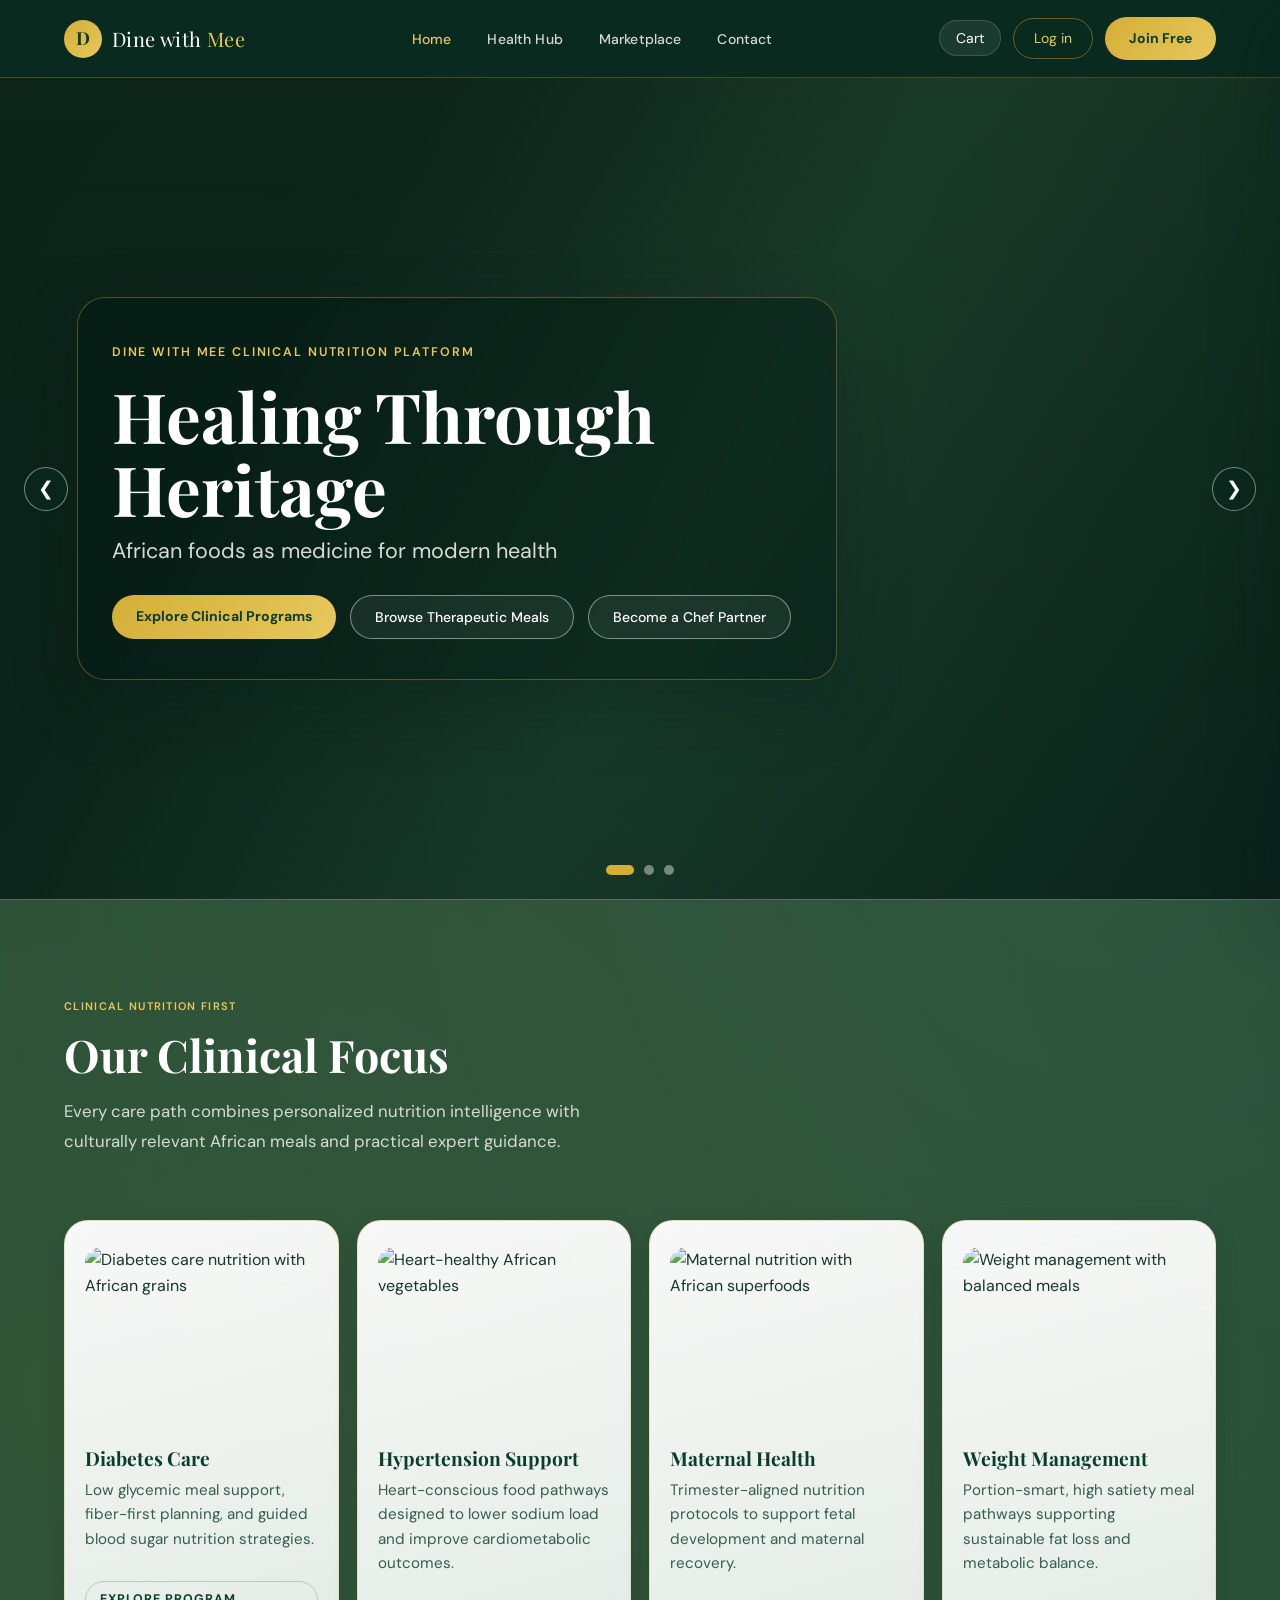
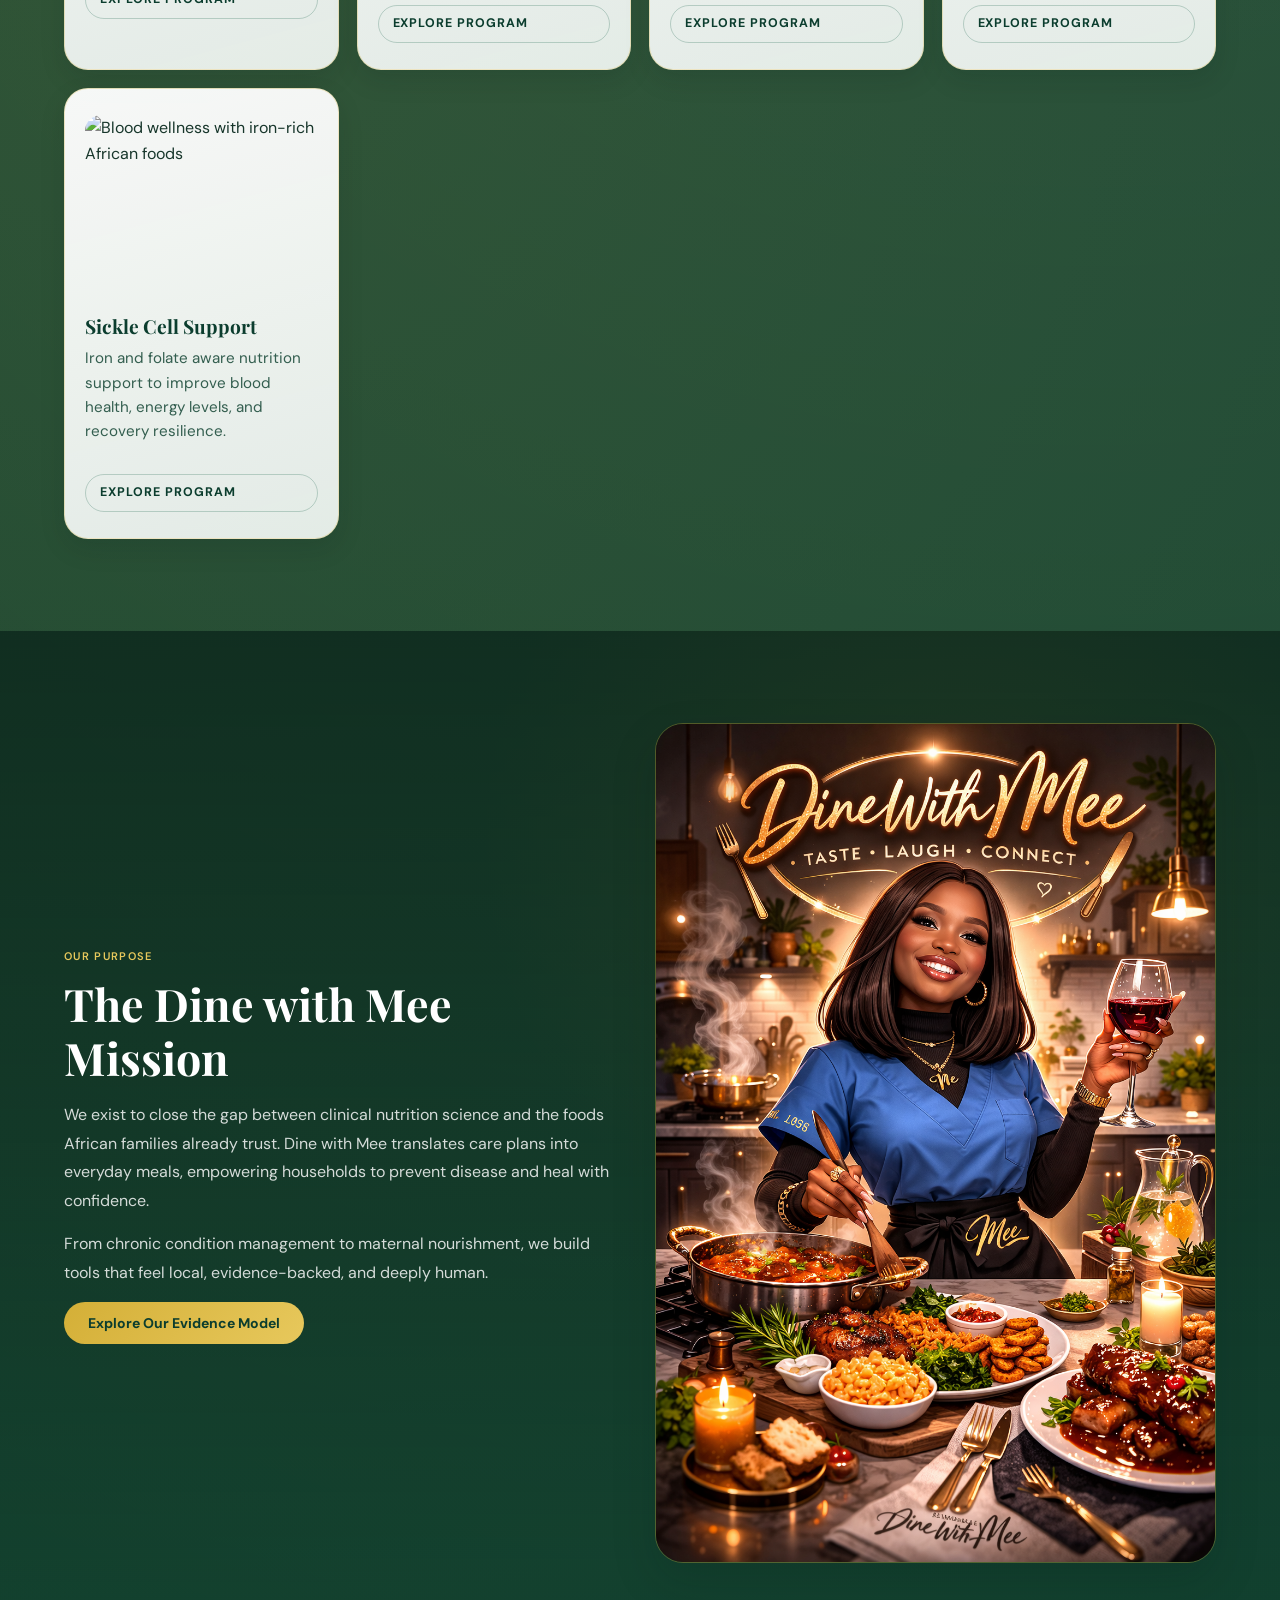
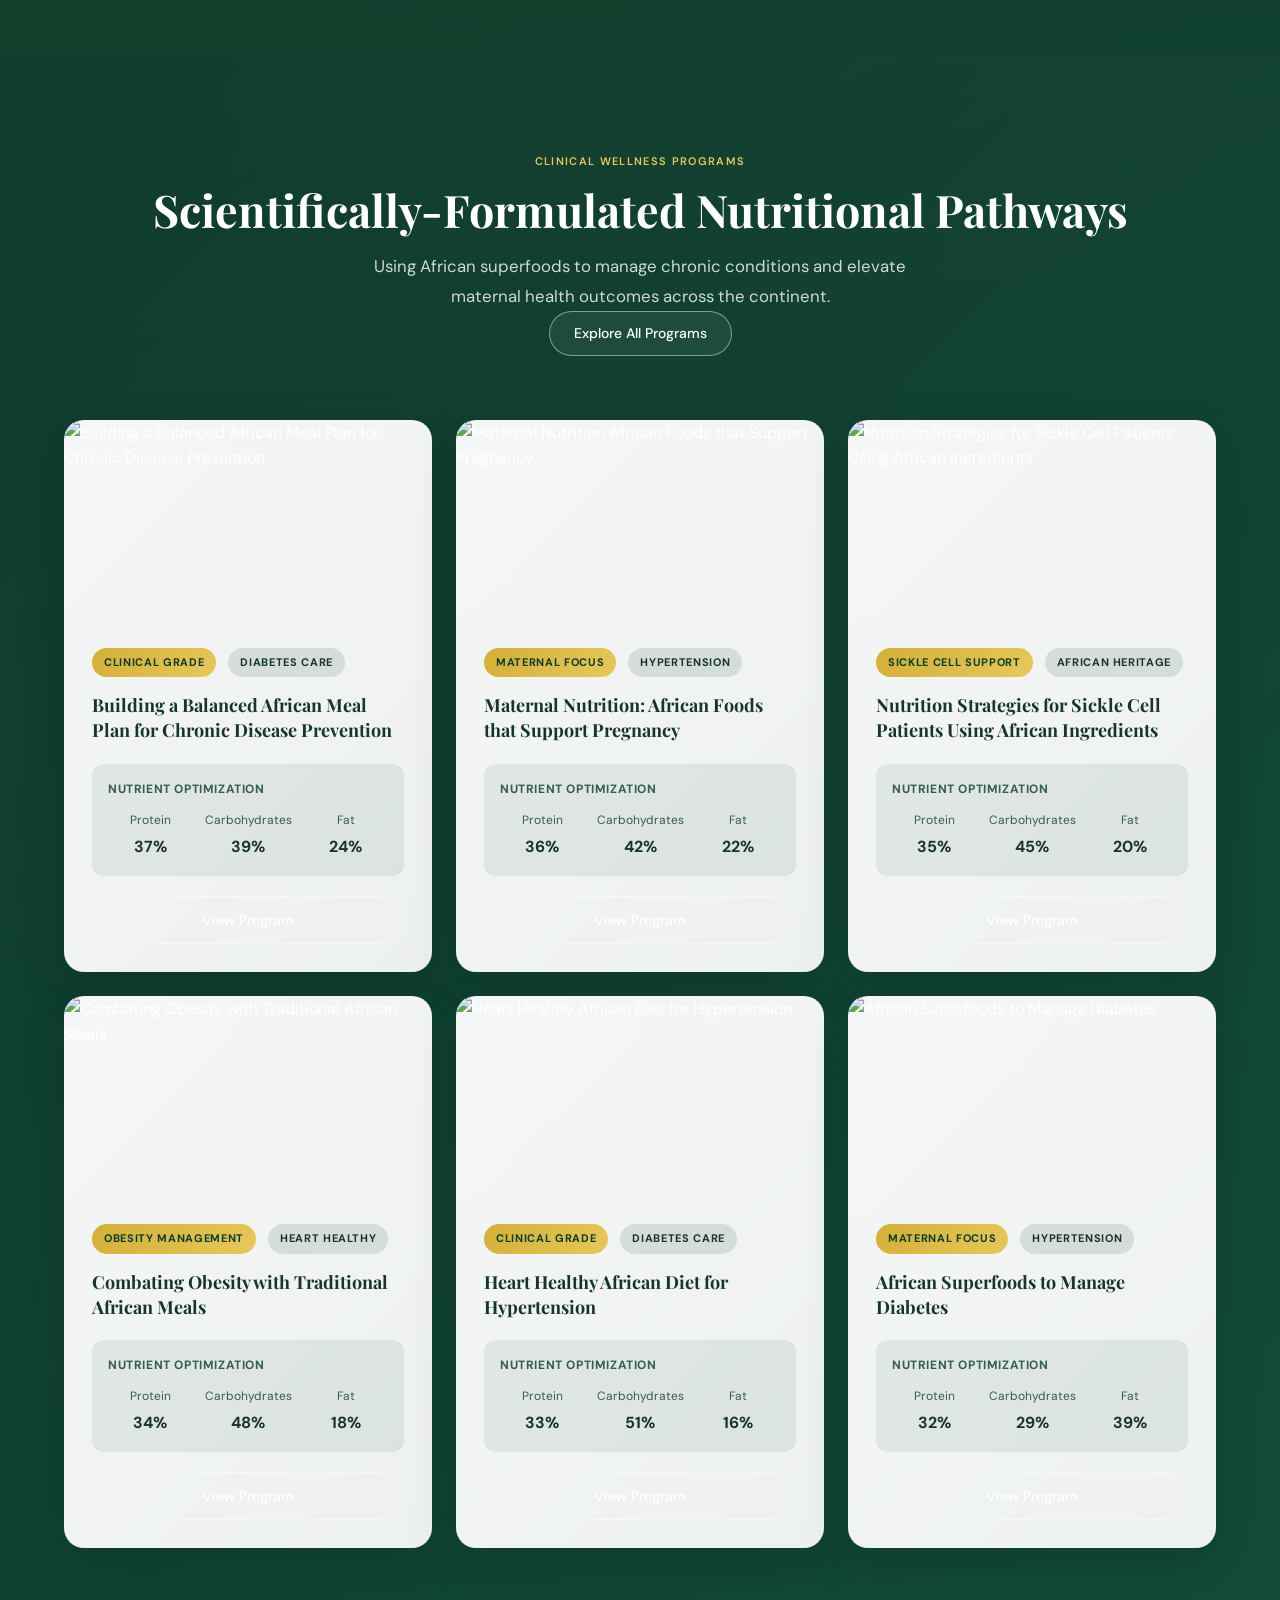
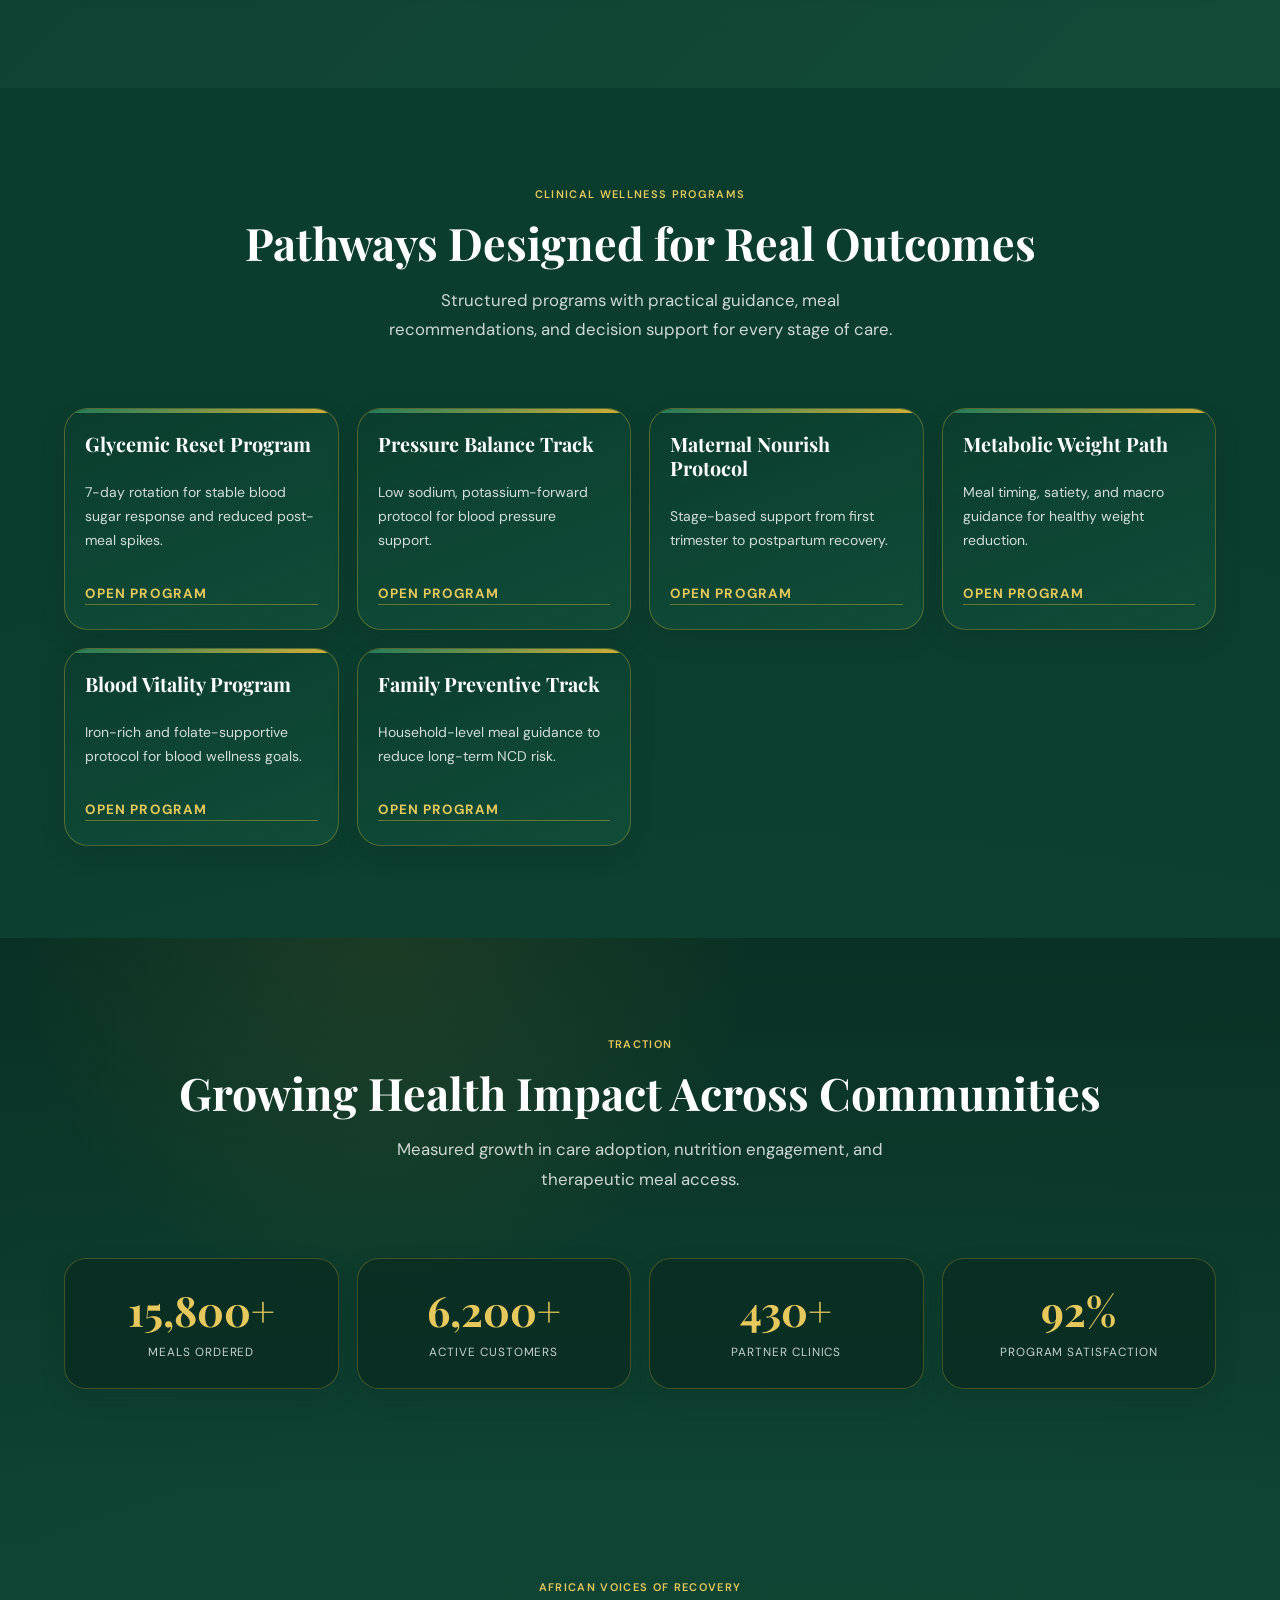
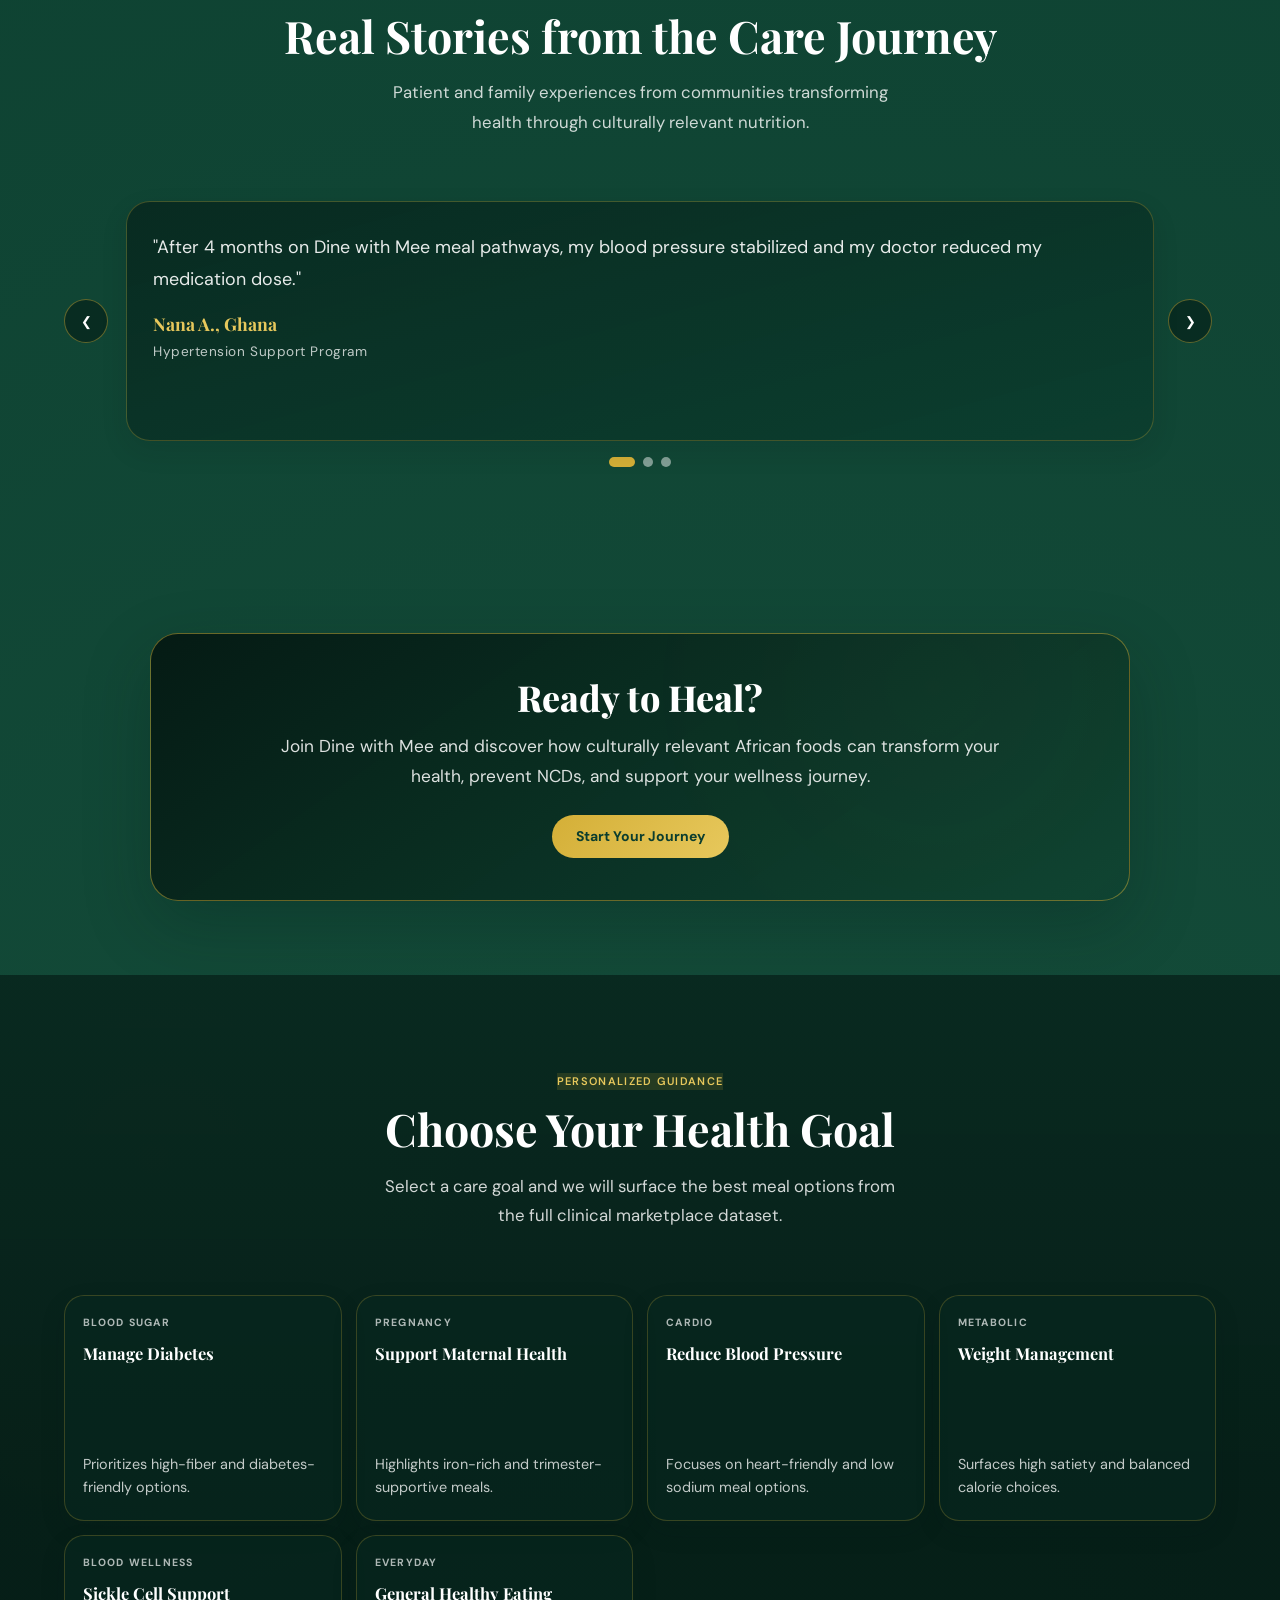
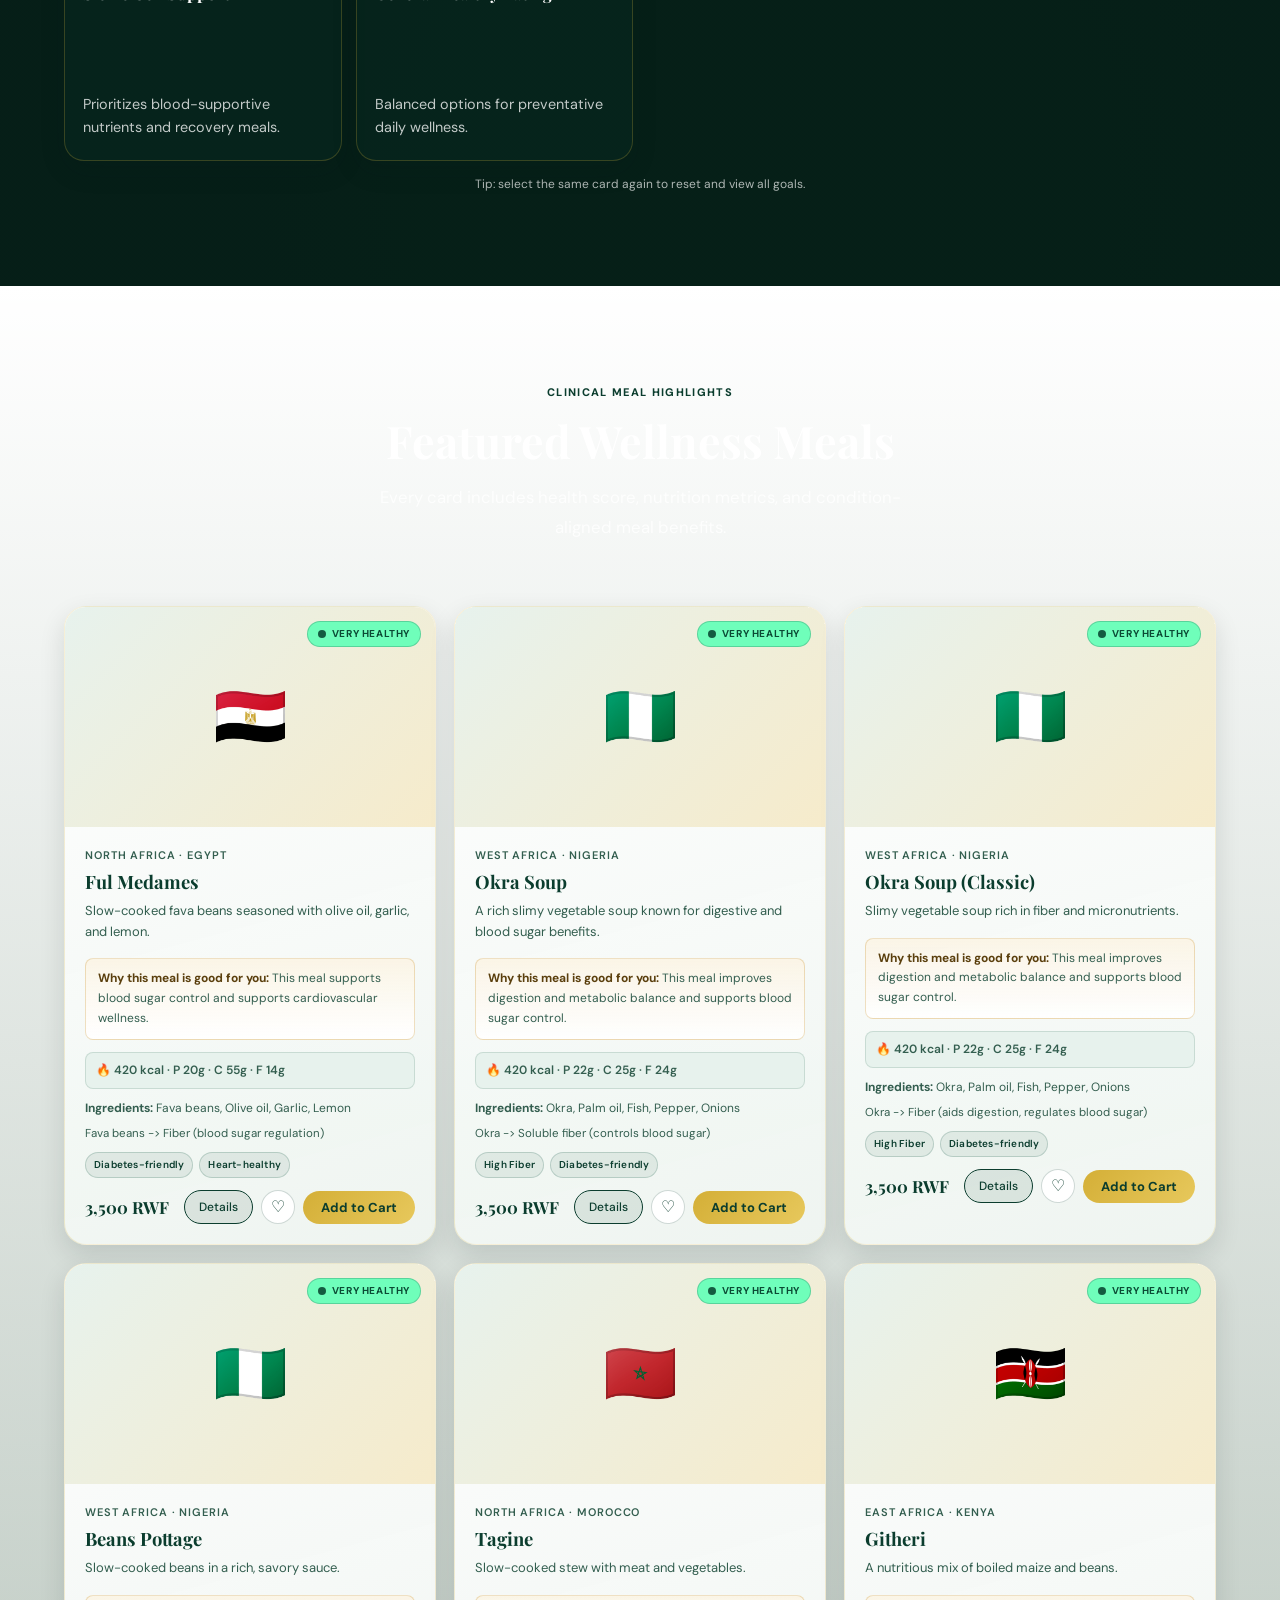
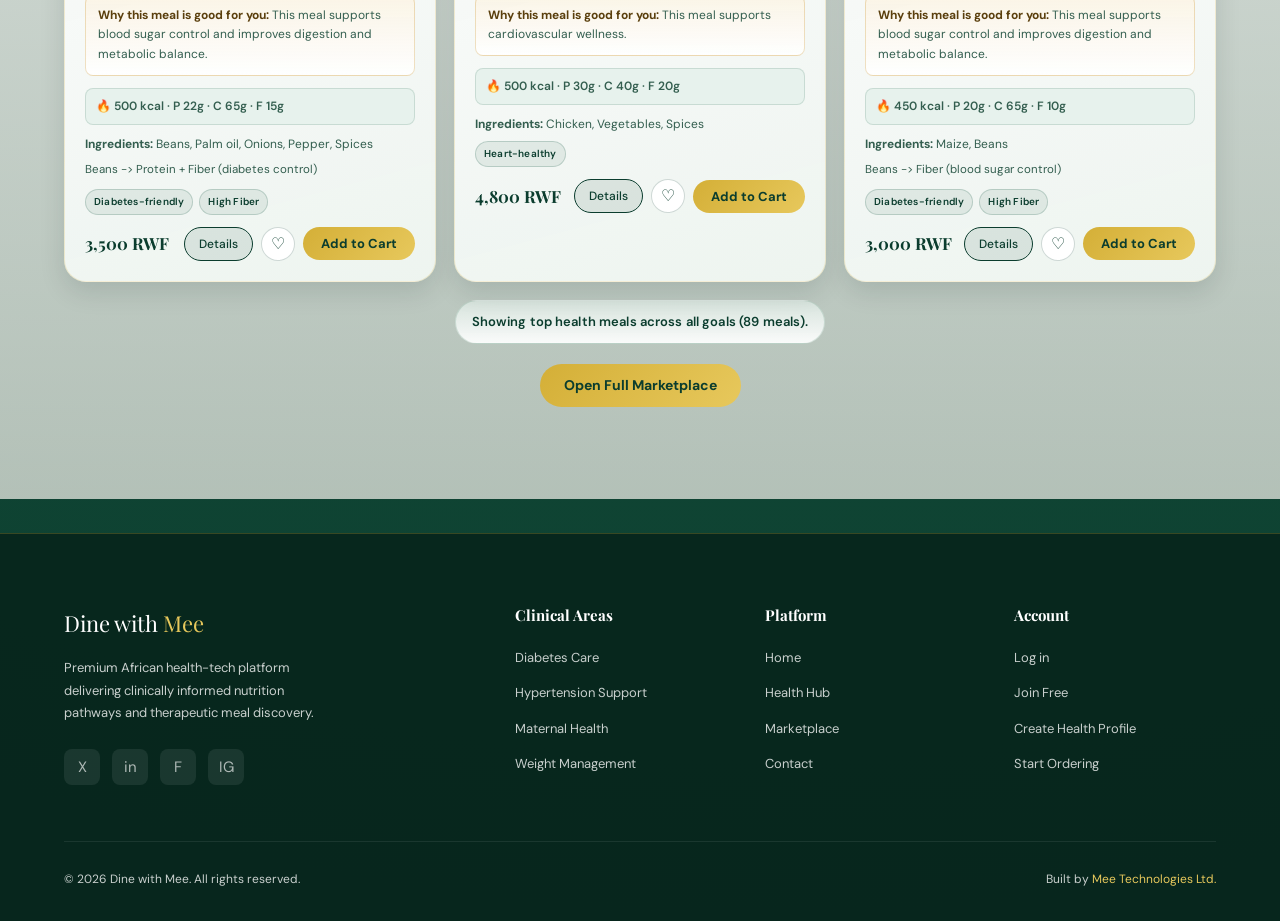
==== commit 5c5e3914: "index" ====
--- a/index.html
+++ b/index.html
@@ -76,8 +76,8 @@
     </div>
   </div>
 
-  <button class="hero-control prev" type="button" data-hero-prev aria-label="Previous slide">Prev</button>
-  <button class="hero-control next" type="button" data-hero-next aria-label="Next slide">Next</button>
+  <button class="hero-control prev" type="button" data-hero-prev aria-label="Previous slide">&#10094;</button>
+  <button class="hero-control next" type="button" data-hero-next aria-label="Next slide">&#10095;</button>
 
   <div class="hero-dots" role="tablist" aria-label="Hero slide controls">
     <button class="hero-dot active" type="button" data-hero-dot="0" aria-label="Slide 1"></button>
@@ -411,7 +411,7 @@
   </div>
 
   <div class="recovery-carousel" data-recovery-carousel>
-    <button class="recovery-control prev" type="button" data-recovery-prev aria-label="Previous testimonial">Prev</button>
+    <button class="recovery-control prev" type="button" data-recovery-prev aria-label="Previous testimonial">&#10094;</button>
 
     <div class="recovery-track">
       <article class="recovery-slide active">
@@ -433,7 +433,7 @@
       </article>
     </div>
 
-    <button class="recovery-control next" type="button" data-recovery-next aria-label="Next testimonial">Next</button>
+    <button class="recovery-control next" type="button" data-recovery-next aria-label="Next testimonial">&#10095;</button>
   </div>
 
   <div class="recovery-dots" role="tablist" aria-label="Recovery testimonials">
--- a/styles.css
+++ b/styles.css
@@ -3451,8 +3451,8 @@
   inset: 0;
   border-radius: 24px;
   border: 1px solid rgba(212, 175, 55, 0.28);
-  background: linear-gradient(165deg, rgba(255, 255, 255, 0.97), rgba(239, 245, 241, 0.95));
-  color: var(--text-dark);
+  background: linear-gradient(165deg, rgba(8, 40, 31, 0.9), rgba(11, 61, 46, 0.82));
+  color: var(--white);
   padding: 30px 26px;
   box-shadow: var(--shadow-sm);
   opacity: 0;
@@ -3471,17 +3471,17 @@
   font-size: 1.12rem;
   line-height: 1.75;
   margin-bottom: 18px;
-  color: var(--text-mid);
+  color: rgba(255, 255, 255, 0.9);
 }
 
 .recovery-slide h4 {
-  color: var(--green-deep);
+  color: var(--gold-light);
   font-size: 1.1rem;
   margin-bottom: 4px;
 }
 
 .recovery-slide span {
-  color: var(--text-light);
+  color: rgba(255, 255, 255, 0.74);
   font-size: 0.85rem;
   letter-spacing: 0.04em;
 }
